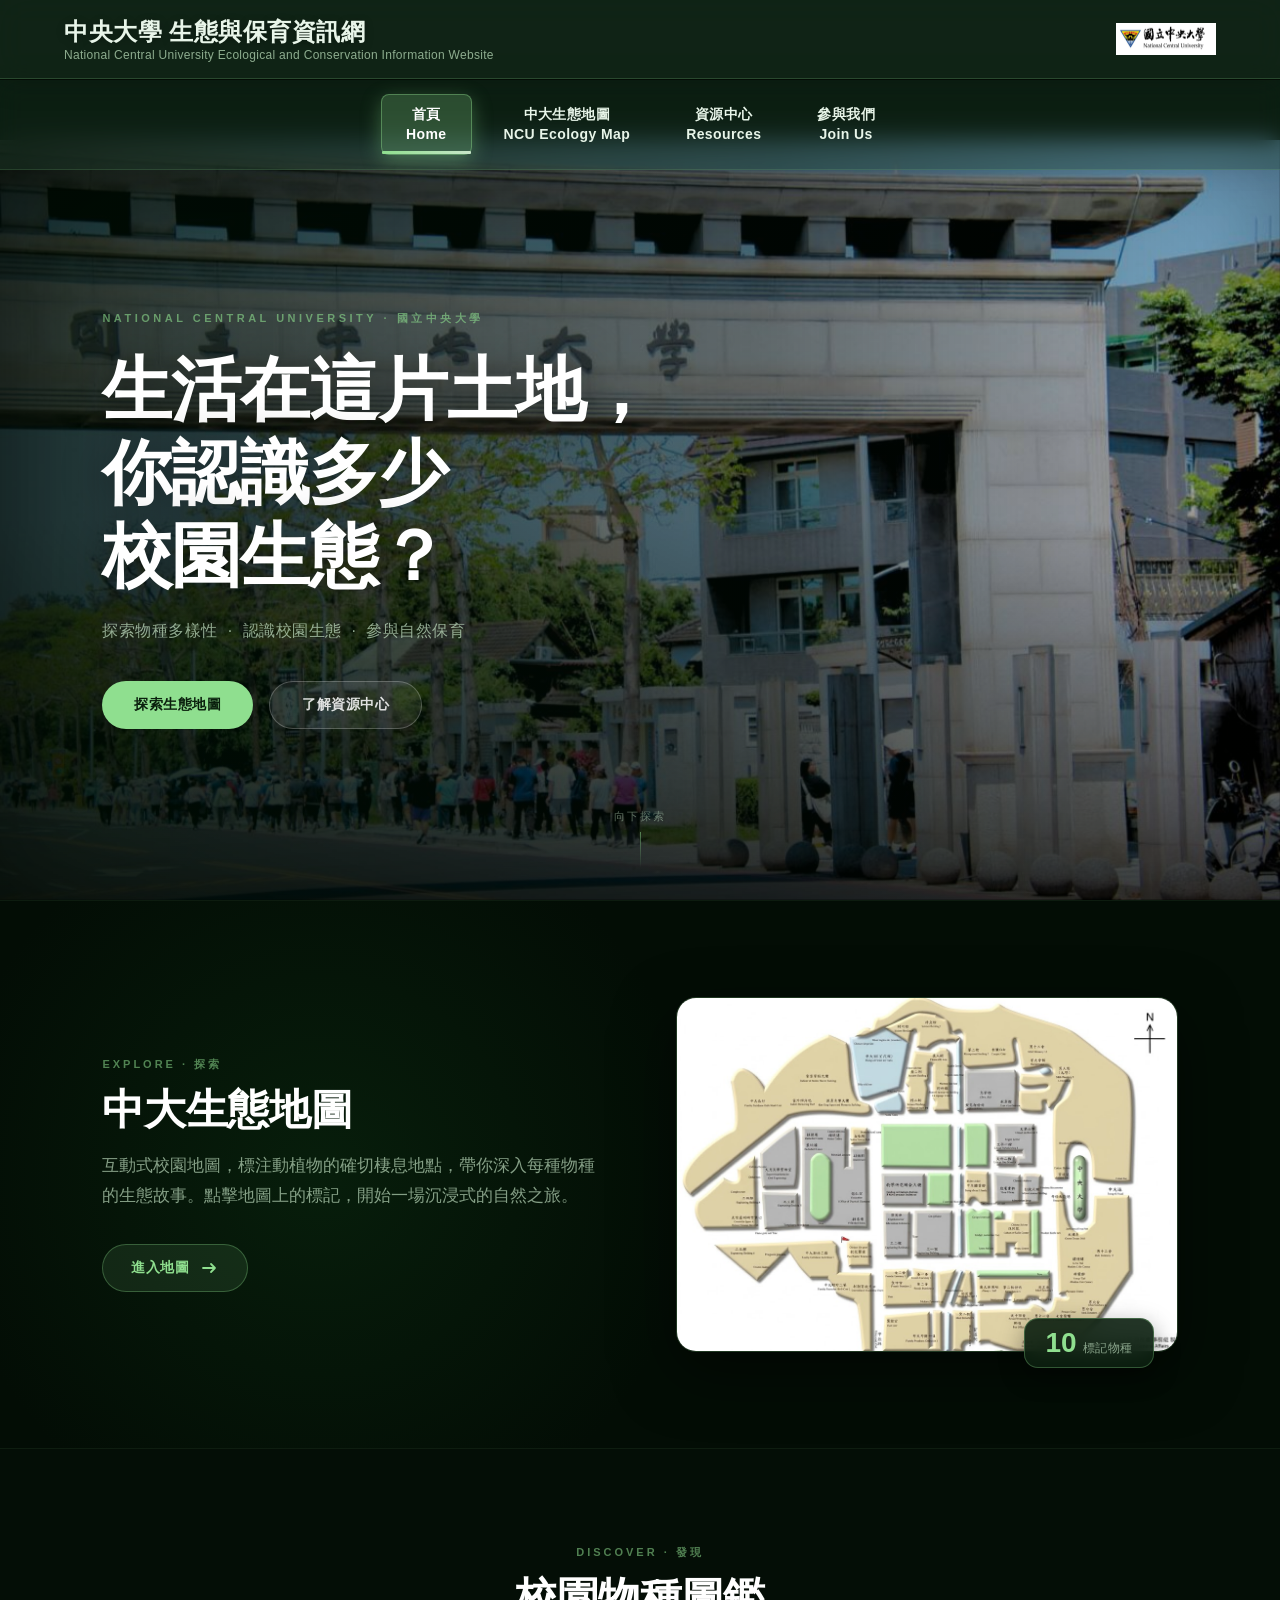
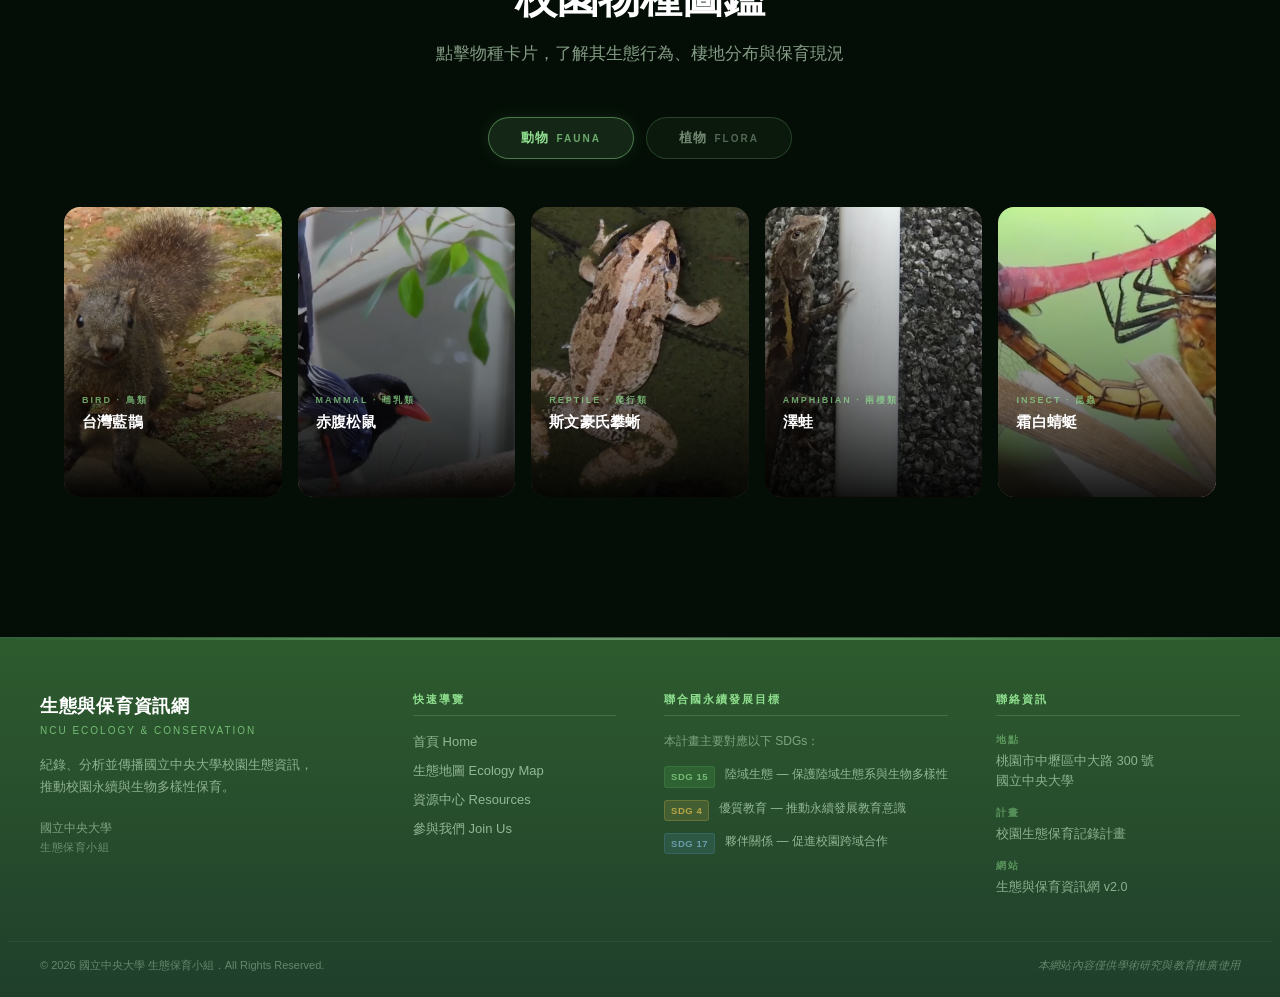
==== index.html @ 95d8297f "feat: Resources Center redesign — immersive ecological exploration hub - HTML: 3 cinematic cards wit" ====
<!DOCTYPE html>
<html lang="zh-TW">
<head>
    <meta charset="UTF-8">
    <meta name="viewport" content="width=device-width, initial-scale=1.0">
    <title>中央大學 生態與保育資訊網</title>

    <link rel="stylesheet" href="css/shared.css">
    <link rel="stylesheet" href="css/navbar.css">
    <link rel="stylesheet" href="css/hero.css">
    <link rel="stylesheet" href="css/cards.css">
    <link rel="stylesheet" href="css/map.css">
    <link rel="stylesheet" href="css/resources.css">
    <link rel="stylesheet" href="css/forms.css">
    <link rel="stylesheet" href="css/animations.css">
</head>

<body>

<!-- Loading Overlay — visible during initial page parse, fades out after DOMContentLoaded -->
<div id="loadingOverlay" class="loading-overlay" role="status" aria-label="頁面載入中">
    <div class="loading-content">
        <div class="loading-spinner"></div>
        <div class="loading-text">
            <span class="loading-title">生態與保育資訊網</span>
            <span class="loading-sub">NCU Ecology &amp; Conservation</span>
        </div>
    </div>
</div>

<div class="header">
    <div>
        <div class="header-title">中央大學 生態與保育資訊網</div>
        <div class="header-sub">National Central University Ecological and Conservation Information Website</div>
    </div>
    <img class="header-logo" src="images/logo.png" width="100" alt="NCU Logo">
</div>

<nav class="nav" role="navigation" aria-label="主選單">
    <a id="nav-home" class="nav-link active" href="#" data-page="home">首頁<br>Home</a>
    <a class="nav-link" href="map.html">中大生態地圖<br>NCU Ecology Map</a>
    <a id="nav-resources" class="nav-link" href="#" data-page="resources">資源中心<br>Resources</a>
    <a id="nav-join" class="nav-link" href="#" data-page="join">參與我們<br>Join Us</a>
</nav>

<div id="home-page" class="page active">

    <!-- ══ 1. FULLSCREEN CINEMATIC HERO ══ -->
    <section class="hp-hero">
        <div class="hp-hero__bg">
            <img src="images/ncu.jpg" alt="NCU Campus">
        </div>
        <div class="hp-hero__overlay"></div>
        <div class="hp-hero__vignette"></div>
        <div class="hp-hero__content">
            <span class="hp-eyebrow">NATIONAL CENTRAL UNIVERSITY · 國立中央大學</span>
            <h1 class="hp-hero__headline">生活在這片土地，<br>你認識多少<br>校園生態？</h1>
            <p class="hp-hero__sub">探索物種多樣性 &nbsp;·&nbsp; 認識校園生態 &nbsp;·&nbsp; 參與自然保育</p>
            <div class="hp-hero__actions">
                <a class="hp-btn hp-btn--primary" href="map.html">探索生態地圖</a>
                <a class="hp-btn hp-btn--ghost" href="#" data-page="resources">了解資源中心</a>
            </div>
        </div>
        <div class="hp-hero__scroll-hint">
            <span>向下探索</span>
            <div class="hp-scroll-arrow"></div>
        </div>
    </section>

    <!-- ══ 2. MAP FEATURE GATEWAY ══ -->
    <section class="hp-map-gateway">
        <div class="hp-map-gateway__inner">
            <div class="hp-map-gateway__text">
                <span class="hp-section-label">EXPLORE · 探索</span>
                <h2 class="hp-section-title">中大生態地圖</h2>
                <p class="hp-section-desc">互動式校園地圖，標注動植物的確切棲息地點，帶你深入每種物種的生態故事。點擊地圖上的標記，開始一場沉浸式的自然之旅。</p>
                <a href="map.html" class="hp-map-cta">
                    <span>進入地圖</span>
                    <svg width="20" height="20" viewBox="0 0 20 20" fill="none" aria-hidden="true">
                        <path d="M4 10h12M12 6l4 4-4 4" stroke="currentColor" stroke-width="1.8" stroke-linecap="round" stroke-linejoin="round"/>
                    </svg>
                </a>
            </div>
            <div class="hp-map-gateway__visual" role="button" tabindex="0"
                 onclick="location.href='map.html'"
                 onkeydown="if(event.key==='Enter'||event.key===' '){event.preventDefault();location.href='map.html';}">
                <div class="hp-map-gateway__frame">
                    <img src="images/map.png" alt="NCU Ecology Map">
                    <div class="hp-map-gateway__scan"></div>
                </div>
                <div class="hp-map-gateway__badge">
                    <span class="hp-badge-num">10</span>
                    <span class="hp-badge-label">標記物種</span>
                </div>
            </div>
        </div>
    </section>

    <!-- ══ 3. SPECIES DISCOVERY ══ -->
    <section class="hp-species">
        <div class="hp-species__header">
            <span class="hp-section-label">DISCOVER · 發現</span>
            <h2 class="hp-section-title">校園物種圖鑑</h2>
            <p class="hp-section-desc">點擊物種卡片，了解其生態行為、棲地分布與保育現況</p>
        </div>

        <div class="hp-species__tabs" role="tablist">
            <button class="hp-species-tab hp-species-tab--active" data-tab="animals" role="tab" aria-selected="true">
                動物&ensp;<span class="hp-tab-label">FAUNA</span>
            </button>
            <button class="hp-species-tab" data-tab="plants" role="tab" aria-selected="false">
                植物&ensp;<span class="hp-tab-label">FLORA</span>
            </button>
        </div>

        <!-- Animals grid -->
        <div class="hp-species__grid hp-species__grid--active" id="hp-grid-animals" role="tabpanel">
            <article class="hp-sc scroll-reveal" data-species="magpie" tabindex="0" role="button">
                <div class="hp-sc__img"><img src="images/animal1.jpg" alt="台灣藍鵲" loading="lazy"></div>
                <div class="hp-sc__overlay"></div>
                <div class="hp-sc__body">
                    <span class="hp-sc__cat">BIRD · 鳥類</span>
                    <h3 class="hp-sc__name">台灣藍鵲</h3>
                    <p class="hp-sc__latin">Urocissa caerulea</p>
                    <span class="hp-sc__cta">查看詳情</span>
                </div>
            </article>
            <article class="hp-sc scroll-reveal" data-species="squirrel" tabindex="0" role="button">
                <div class="hp-sc__img"><img src="images/animal2.jpg" alt="赤腹松鼠" loading="lazy"></div>
                <div class="hp-sc__overlay"></div>
                <div class="hp-sc__body">
                    <span class="hp-sc__cat">MAMMAL · 哺乳類</span>
                    <h3 class="hp-sc__name">赤腹松鼠</h3>
                    <p class="hp-sc__latin">Callosciurus erythraeus</p>
                    <span class="hp-sc__cta">查看詳情</span>
                </div>
            </article>
            <article class="hp-sc scroll-reveal" data-species="lizard" tabindex="0" role="button">
                <div class="hp-sc__img"><img src="images/animal3.jpg" alt="斯文豪氏攀蜥" loading="lazy"></div>
                <div class="hp-sc__overlay"></div>
                <div class="hp-sc__body">
                    <span class="hp-sc__cat">REPTILE · 爬行類</span>
                    <h3 class="hp-sc__name">斯文豪氏攀蜥</h3>
                    <p class="hp-sc__latin">Japalura swinhonis</p>
                    <span class="hp-sc__cta">查看詳情</span>
                </div>
            </article>
            <article class="hp-sc scroll-reveal" data-species="frog" tabindex="0" role="button">
                <div class="hp-sc__img"><img src="images/animal4.jpg" alt="澤蛙" loading="lazy"></div>
                <div class="hp-sc__overlay"></div>
                <div class="hp-sc__body">
                    <span class="hp-sc__cat">AMPHIBIAN · 兩棲類</span>
                    <h3 class="hp-sc__name">澤蛙</h3>
                    <p class="hp-sc__latin">Fejervarya multistriata</p>
                    <span class="hp-sc__cta">查看詳情</span>
                </div>
            </article>
            <article class="hp-sc scroll-reveal" data-species="dragonfly" tabindex="0" role="button">
                <div class="hp-sc__img"><img src="images/animal5.jpg" alt="霜白蜻蜓" loading="lazy"></div>
                <div class="hp-sc__overlay"></div>
                <div class="hp-sc__body">
                    <span class="hp-sc__cat">INSECT · 昆蟲</span>
                    <h3 class="hp-sc__name">霜白蜻蜓</h3>
                    <p class="hp-sc__latin">Orthetrum poecilops</p>
                    <span class="hp-sc__cta">查看詳情</span>
                </div>
            </article>
        </div>

        <!-- Plants grid (hidden by default) -->
        <div class="hp-species__grid" id="hp-grid-plants" role="tabpanel">
            <article class="hp-sc scroll-reveal" data-species="cedar" tabindex="0" role="button">
                <div class="hp-sc__img"><img src="images/plant1.jpg" alt="台灣肖楠" loading="lazy"></div>
                <div class="hp-sc__overlay"></div>
                <div class="hp-sc__body">
                    <span class="hp-sc__cat">CONIFER · 針葉樹</span>
                    <h3 class="hp-sc__name">台灣肖楠</h3>
                    <p class="hp-sc__latin">Calocedrus formosana</p>
                    <span class="hp-sc__cta">查看詳情</span>
                </div>
            </article>
            <article class="hp-sc scroll-reveal" data-species="juniper" tabindex="0" role="button">
                <div class="hp-sc__img"><img src="images/plant2.jpg" alt="龍柏" loading="lazy"></div>
                <div class="hp-sc__overlay"></div>
                <div class="hp-sc__body">
                    <span class="hp-sc__cat">CONIFER · 針葉樹</span>
                    <h3 class="hp-sc__name">龍柏</h3>
                    <p class="hp-sc__latin">Juniperus chinensis</p>
                    <span class="hp-sc__cta">查看詳情</span>
                </div>
            </article>
            <article class="hp-sc scroll-reveal" data-species="paperbark" tabindex="0" role="button">
                <div class="hp-sc__img"><img src="images/plant3.jpg" alt="白千層" loading="lazy"></div>
                <div class="hp-sc__overlay"></div>
                <div class="hp-sc__body">
                    <span class="hp-sc__cat">TREE · 闊葉樹</span>
                    <h3 class="hp-sc__name">白千層</h3>
                    <p class="hp-sc__latin">Melaleuca leucadendra</p>
                    <span class="hp-sc__cta">查看詳情</span>
                </div>
            </article>
            <article class="hp-sc scroll-reveal" data-species="acacia" tabindex="0" role="button">
                <div class="hp-sc__img"><img src="images/plant4.jpg" alt="相思樹" loading="lazy"></div>
                <div class="hp-sc__overlay"></div>
                <div class="hp-sc__body">
                    <span class="hp-sc__cat">TREE · 闊葉樹</span>
                    <h3 class="hp-sc__name">相思樹</h3>
                    <p class="hp-sc__latin">Acacia confusa</p>
                    <span class="hp-sc__cta">查看詳情</span>
                </div>
            </article>
            <article class="hp-sc scroll-reveal" data-species="cherry" tabindex="0" role="button">
                <div class="hp-sc__img"><img src="images/plant5.jpg" alt="山櫻花" loading="lazy"></div>
                <div class="hp-sc__overlay"></div>
                <div class="hp-sc__body">
                    <span class="hp-sc__cat">TREE · 闊葉樹</span>
                    <h3 class="hp-sc__name">山櫻花</h3>
                    <p class="hp-sc__latin">Prunus campanulata</p>
                    <span class="hp-sc__cta">查看詳情</span>
                </div>
            </article>
        </div>

    </section>

</div>

<div id="resources-page" class="page">
<div class="res-inner">

    <!-- ── Mission Briefing Header ── -->
    <div class="res-header">
        <div class="res-header__line">
            <span class="res-header__dot"></span>
            <span class="res-header__rule"></span>
            <span class="res-header__dot"></span>
        </div>
        <p class="res-eyebrow">RESOURCE CENTER · 生態探索中心</p>
        <h1 class="res-title">選擇你的探索任務</h1>
        <p class="res-subtitle">每條探索路徑都通往生態智慧的深處 — 選擇你的方式，踏上中大自然的旅程</p>
    </div>

    <!-- ── Three Immersive Gateway Cards ── -->
    <div class="res-gateway">

        <!-- ══ Card 1: Campus Wildlife Explorer ══ -->
        <article class="res-card res-card--wildlife scroll-reveal" tabindex="0" role="button"
                 data-resource-title="NCU 動物百科"
                 data-resource-text="探索中央大學校園內記錄的所有動物物種，包含哺乳類、鳥類、兩棲類、爬行類與昆蟲。每個物種均附有詳細的分類資訊、棲地說明、生態行為與保育現況，協助你認識與我們共享校園的每一種生命。">

            <!-- Background: real wildlife photo + color treatment -->
            <div class="res-card__bg">
                <img src="images/animal1.jpg" alt="Campus Wildlife — 台灣藍鵲" loading="lazy">
                <div class="res-card__bg-tint res-card__bg-tint--wildlife"></div>
            </div>

            <!-- Explorer chrome elements -->
            <div class="res-card__scan"></div>
            <div class="res-card__corners">
                <span class="res-corner res-corner--tl"></span>
                <span class="res-corner res-corner--tr"></span>
                <span class="res-corner res-corner--bl"></span>
                <span class="res-corner res-corner--br"></span>
            </div>
            <div class="res-card__num">01</div>
            <div class="res-card__coord">FAUNA · 動物類</div>

            <div class="res-card__overlay"></div>

            <div class="res-card__content">
                <div class="res-card__icon">
                    <!-- Binoculars / wildlife explorer icon -->
                    <svg viewBox="0 0 48 48" fill="none" xmlns="http://www.w3.org/2000/svg">
                        <circle cx="13" cy="31" r="9" stroke="currentColor" stroke-width="2.2"/>
                        <circle cx="35" cy="31" r="9" stroke="currentColor" stroke-width="2.2"/>
                        <path d="M22 31h4" stroke="currentColor" stroke-width="2.2" stroke-linecap="round"/>
                        <path d="M13 22V16l4-4 3 6" stroke="currentColor" stroke-width="2.2" stroke-linecap="round" stroke-linejoin="round"/>
                        <path d="M35 22V16l-4-4-3 6" stroke="currentColor" stroke-width="2.2" stroke-linecap="round" stroke-linejoin="round"/>
                        <circle cx="13" cy="31" r="4" stroke="currentColor" stroke-width="1.4" opacity="0.6"/>
                        <circle cx="35" cy="31" r="4" stroke="currentColor" stroke-width="1.4" opacity="0.6"/>
                    </svg>
                </div>
                <div class="res-card__tag">WILDLIFE EXPLORER</div>
                <h2 class="res-card__title">校園野生動物<br>探索圖鑑</h2>
                <p class="res-card__desc">穿越森林、湖畔與草地，追蹤中央大學記錄在案的五大動物類群。每個物種都是一個等待解鎖的生態故事。</p>
                <div class="res-card__meta">
                    <span>5 大類群</span>
                    <span class="res-dot">·</span>
                    <span>5 記錄物種</span>
                    <span class="res-dot">·</span>
                    <span>詳細生態資訊</span>
                </div>
                <div class="res-card__cta">
                    <span class="res-card__cta-text">進入探索</span>
                    <svg width="20" height="20" viewBox="0 0 20 20" fill="none"><path d="M5 10h10M11 6l4 4-4 4" stroke="currentColor" stroke-width="1.8" stroke-linecap="round" stroke-linejoin="round"/></svg>
                </div>
            </div>
            <div class="res-card__glow res-card__glow--green"></div>
            <div class="res-card__particles">
                <span></span><span></span><span></span><span></span><span></span>
            </div>
        </article>

        <!-- ══ Card 2: Campus Flora Explorer ══ -->
        <article class="res-card res-card--flora scroll-reveal" tabindex="0" role="button"
                 data-resource-title="NCU 植物百科"
                 data-resource-text="深入認識中央大學校園種植的原生及外來植物物種。從高聳的台灣肖楠到盛開的春季櫻花，本百科詳細記載每種植物的形態特徵、生態功能、分布區域與生物多樣性貢獻，帶你重新認識腳下這片土地的植物世界。">

            <!-- Background: botanical photo -->
            <div class="res-card__bg">
                <img src="images/plant1.jpg" alt="Campus Flora — 台灣肖楠" loading="lazy">
                <div class="res-card__bg-tint res-card__bg-tint--flora"></div>
            </div>

            <div class="res-card__scan"></div>
            <div class="res-card__corners">
                <span class="res-corner res-corner--tl"></span>
                <span class="res-corner res-corner--tr"></span>
                <span class="res-corner res-corner--bl"></span>
                <span class="res-corner res-corner--br"></span>
            </div>
            <div class="res-card__num">02</div>
            <div class="res-card__coord">FLORA · 植物類</div>

            <div class="res-card__overlay"></div>

            <div class="res-card__content">
                <div class="res-card__icon">
                    <!-- Botanical leaf icon -->
                    <svg viewBox="0 0 48 48" fill="none" xmlns="http://www.w3.org/2000/svg">
                        <path d="M24 42V20" stroke="currentColor" stroke-width="2.2" stroke-linecap="round"/>
                        <path d="M24 20C24 20 11 14 8 5c10 0 20 8 16 15z" stroke="currentColor" stroke-width="2.2" stroke-linecap="round" stroke-linejoin="round"/>
                        <path d="M24 30C24 30 37 24 40 15c-10 0-20 8-16 15z" stroke="currentColor" stroke-width="2.2" stroke-linecap="round" stroke-linejoin="round"/>
                        <path d="M18 39c2-3 4-6 6-9" stroke="currentColor" stroke-width="1.6" stroke-linecap="round" opacity="0.5"/>
                    </svg>
                </div>
                <div class="res-card__tag">FLORA EXPLORER</div>
                <h2 class="res-card__title">校園植物<br>探索圖鑑</h2>
                <p class="res-card__desc">從高聳的台灣肖楠到嬌豔的山櫻花，解讀每一片葉脈背後的生態密碼。沉靜而深刻的植物世界等待你的到來。</p>
                <div class="res-card__meta">
                    <span>原生 &amp; 外來種</span>
                    <span class="res-dot">·</span>
                    <span>5 記錄物種</span>
                    <span class="res-dot">·</span>
                    <span>形態與生態資訊</span>
                </div>
                <div class="res-card__cta">
                    <span class="res-card__cta-text">進入探索</span>
                    <svg width="20" height="20" viewBox="0 0 20 20" fill="none"><path d="M5 10h10M11 6l4 4-4 4" stroke="currentColor" stroke-width="1.8" stroke-linecap="round" stroke-linejoin="round"/></svg>
                </div>
            </div>
            <div class="res-card__glow res-card__glow--teal"></div>
            <div class="res-card__particles">
                <span></span><span></span><span></span><span></span><span></span>
            </div>
        </article>

        <!-- ══ Card 3: Ecology Challenge Mission ══ -->
        <article class="res-card res-card--mission scroll-reveal" tabindex="0" role="button"
                 data-resource-title="互動生態遊戲"
                 data-resource-text="透過趣味互動遊戲體驗生態保育的挑戰與樂趣！辨識校園物種、解開生態謎題、學習食物鏈與棲地保護知識。遊戲化的學習方式讓生態保育不再枯燥，適合所有年齡層的師生一同體驗。">

            <!-- Background: campus ecology photo -->
            <div class="res-card__bg">
                <img src="images/ncu.jpg" alt="Ecology Mission — NCU Campus" loading="lazy">
                <div class="res-card__bg-tint res-card__bg-tint--mission"></div>
            </div>

            <div class="res-card__scan"></div>
            <div class="res-card__corners">
                <span class="res-corner res-corner--tl"></span>
                <span class="res-corner res-corner--tr"></span>
                <span class="res-corner res-corner--bl"></span>
                <span class="res-corner res-corner--br"></span>
            </div>
            <div class="res-card__num">03</div>
            <div class="res-card__coord">MISSION · ACTIVE</div>

            <!-- Pulsing mission indicator -->
            <div class="res-card__mission-badge">
                <span class="res-mission-pulse"></span>
                <span class="res-mission-label">任務進行中</span>
            </div>

            <div class="res-card__overlay"></div>

            <div class="res-card__content">
                <div class="res-card__icon">
                    <!-- Target / mission crosshair icon -->
                    <svg viewBox="0 0 48 48" fill="none" xmlns="http://www.w3.org/2000/svg">
                        <circle cx="24" cy="24" r="18" stroke="currentColor" stroke-width="2.2"/>
                        <circle cx="24" cy="24" r="9"  stroke="currentColor" stroke-width="1.8" opacity="0.8"/>
                        <circle cx="24" cy="24" r="3"  fill="currentColor"/>
                        <path d="M24 6v6M24 36v6M6 24h6M36 24h6" stroke="currentColor" stroke-width="2" stroke-linecap="round"/>
                    </svg>
                </div>
                <div class="res-card__tag">ECOLOGY MISSION</div>
                <h2 class="res-card__title">生態挑戰<br>任務基地</h2>
                <p class="res-card__desc">接受任務指令，辨識物種、解開生態謎題、挑戰食物鏈知識。每一關都是一次真實的保育行動體驗。</p>
                <div class="res-card__meta">
                    <span>趣味互動</span>
                    <span class="res-dot">·</span>
                    <span>知識挑戰</span>
                    <span class="res-dot">·</span>
                    <span>適合所有年齡</span>
                </div>
                <div class="res-card__cta">
                    <span class="res-card__cta-text">接受任務</span>
                    <svg width="20" height="20" viewBox="0 0 20 20" fill="none"><path d="M5 10h10M11 6l4 4-4 4" stroke="currentColor" stroke-width="1.8" stroke-linecap="round" stroke-linejoin="round"/></svg>
                </div>
            </div>
            <div class="res-card__glow res-card__glow--gold"></div>
            <div class="res-card__particles">
                <span></span><span></span><span></span><span></span><span></span>
            </div>
        </article>

    </div><!-- /.res-gateway -->

</div><!-- /.res-inner -->
</div><!-- /#resources-page -->

<div id="join-page" class="page">
    <div class="join-layout">

        <!-- ── LEFT: Ecological Storytelling Panel ── -->
        <div class="join-story">
            <div class="join-story__bg">
                <img src="images/ncu.jpg" alt="NCU Campus Ecology">
            </div>
            <div class="join-story__overlay"></div>
            <div class="join-story__content">
                <span class="join-eyebrow">OBSERVATION STATION · 生態回報站</span>
                <h2 class="join-story__headline">每一次觀察，<br>都是保育的<br>起點</h2>
                <p class="join-story__body">
                    校園每個角落都可能藏著珍貴的生態紀錄。
                    您的回報將成為中大生物多樣性資料庫的一部分，
                    讓更多人看見這片土地的生命力。
                </p>
                <div class="join-stats">
                    <div class="join-stat">
                        <span class="join-stat__num">10</span>
                        <span class="join-stat__label">記錄物種</span>
                    </div>
                    <div class="join-stat">
                        <span class="join-stat__num">2</span>
                        <span class="join-stat__label">生態熱點</span>
                    </div>
                    <div class="join-stat">
                        <span class="join-stat__num">∞</span>
                        <span class="join-stat__label">持續監測</span>
                    </div>
                </div>
                <blockquote class="join-quote">
                    「自然不需要人類，<br>但人類需要自然。」
                </blockquote>
            </div>
        </div>

        <!-- ── RIGHT: Glassmorphism Form Panel ── -->
        <div class="join-form-panel">

            <!-- Success overlay (hidden by default) -->
            <div class="join-success" id="joinSuccessOverlay" aria-hidden="true">
                <div class="join-success__icon">
                    <svg viewBox="0 0 64 64" fill="none" xmlns="http://www.w3.org/2000/svg">
                        <circle cx="32" cy="32" r="30" stroke="#8fdf8f" stroke-width="2.5"/>
                        <path d="M20 32l9 9 15-17" stroke="#8fdf8f" stroke-width="2.5" stroke-linecap="round" stroke-linejoin="round"/>
                    </svg>
                </div>
                <h3 class="join-success__title">感謝您的回報！</h3>
                <p class="join-success__msg">您的觀察記錄已成功送出，將成為中大生態資料庫的珍貴資料。</p>
                <button class="join-success__back" onclick="showPage('home')">返回首頁</button>
            </div>

            <div class="join-form-inner">
                <div class="join-form-header">
                    <div class="join-form-icon">
                        <svg viewBox="0 0 32 32" fill="none" xmlns="http://www.w3.org/2000/svg">
                            <path d="M16 3C10.477 3 6 7.477 6 13c0 7.5 10 17 10 17s10-9.5 10-17c0-5.523-4.477-10-10-10z" stroke="#8fdf8f" stroke-width="1.8" stroke-linecap="round" stroke-linejoin="round"/>
                            <circle cx="16" cy="13" r="3.5" stroke="#8fdf8f" stroke-width="1.8"/>
                        </svg>
                    </div>
                    <div>
                        <h2 class="join-form-title">生態觀察回報</h2>
                        <p class="join-form-subtitle">參與我們 · Join the Mission</p>
                    </div>
                </div>

                <form id="joinForm" class="join-form" novalidate>

                    <!-- Name field -->
                    <div class="jf-group">
                        <div class="jf-input-wrap">
                            <span class="jf-icon">
                                <svg viewBox="0 0 20 20" fill="none"><circle cx="10" cy="7" r="3.5" stroke="currentColor" stroke-width="1.6"/><path d="M3 18c0-3.866 3.134-7 7-7s7 3.134 7 7" stroke="currentColor" stroke-width="1.6" stroke-linecap="round"/></svg>
                            </span>
                            <input id="name" type="text" class="jf-input" placeholder=" " required autocomplete="name">
                            <label class="jf-label" for="name">您的姓名</label>
                            <div class="jf-line"></div>
                        </div>
                    </div>

                    <!-- Type field -->
                    <div class="jf-group">
                        <div class="jf-input-wrap jf-input-wrap--select">
                            <span class="jf-icon">
                                <svg viewBox="0 0 20 20" fill="none"><path d="M4 6h12M4 10h8M4 14h5" stroke="currentColor" stroke-width="1.6" stroke-linecap="round"/></svg>
                            </span>
                            <select id="type" class="jf-input jf-select" required>
                                <option value="生態觀察回報">🌿 生態觀察回報</option>
                                <option value="資訊勘誤">📋 資訊勘誤</option>
                                <option value="其他建議">💡 其他建議</option>
                            </select>
                            <label class="jf-label jf-label--active" for="type">回饋類型</label>
                            <div class="jf-line"></div>
                            <span class="jf-chevron">
                                <svg width="12" height="12" viewBox="0 0 12 12" fill="none"><path d="M2 4l4 4 4-4" stroke="currentColor" stroke-width="1.5" stroke-linecap="round" stroke-linejoin="round"/></svg>
                            </span>
                        </div>
                    </div>

                    <!-- Message field -->
                    <div class="jf-group">
                        <div class="jf-input-wrap jf-input-wrap--textarea">
                            <span class="jf-icon jf-icon--top">
                                <svg viewBox="0 0 20 20" fill="none"><path d="M3 5h14M3 9h10M3 13h7" stroke="currentColor" stroke-width="1.6" stroke-linecap="round"/></svg>
                            </span>
                            <textarea id="message" class="jf-input jf-textarea" placeholder=" " required rows="5" minlength="10"></textarea>
                            <label class="jf-label" for="message">觀察詳情 / 建議內容</label>
                            <div class="jf-line"></div>
                        </div>
                        <p class="jf-hint">請描述物種名稱、地點、行為或任何觀察到的現象（至少 10 字）</p>
                    </div>

                    <!-- Submit -->
                    <button type="submit" class="submit-btn">
                        <span class="submit-btn__text">送出回報</span>
                        <span class="submit-btn__icon">
                            <svg width="18" height="18" viewBox="0 0 18 18" fill="none"><path d="M3 9h12M11 5l4 4-4 4" stroke="currentColor" stroke-width="1.8" stroke-linecap="round" stroke-linejoin="round"/></svg>
                        </span>
                        <div class="submit-btn__pulse"></div>
                    </button>

                    <p class="form-cancel">
                        <a class="form-cancel-link" href="#" data-page="home">取消並返回首頁</a>
                    </p>
                </form>
            </div>
        </div>

    </div>
</div>

<footer class="site-footer">

    <!-- Top divider -->
    <div class="footer-divider"></div>

    <div class="footer-body">

        <!-- Col 1: Project identity -->
        <div class="footer-col footer-col--brand">
            <p class="footer-brand-name">生態與保育資訊網</p>
            <p class="footer-brand-en">NCU Ecology &amp; Conservation</p>
            <p class="footer-brand-desc">
                紀錄、分析並傳播國立中央大學校園生態資訊，<br>
                推動校園永續與生物多樣性保育。
            </p>
            <p class="footer-institution">
                <span>國立中央大學</span>
                <span class="footer-dept">生態保育小組</span>
            </p>
        </div>

        <!-- Col 2: Quick navigation -->
        <div class="footer-col footer-col--nav">
            <h3 class="footer-heading">快速導覽</h3>
            <ul class="footer-nav-list">
                <li><a href="#" data-page="home">首頁 Home</a></li>
                <li><a href="map.html">生態地圖 Ecology Map</a></li>
                <li><a href="#" data-page="resources">資源中心 Resources</a></li>
                <li><a href="#" data-page="join">參與我們 Join Us</a></li>
            </ul>
        </div>

        <!-- Col 3: SDGs -->
        <div class="footer-col footer-col--sdg">
            <h3 class="footer-heading">聯合國永續發展目標</h3>
            <p class="footer-sdg-intro">本計畫主要對應以下 SDGs：</p>
            <ul class="footer-sdg-list">
                <li>
                    <span class="sdg-badge sdg-15">SDG 15</span>
                    <span>陸域生態 — 保護陸域生態系與生物多樣性</span>
                </li>
                <li>
                    <span class="sdg-badge sdg-4">SDG 4</span>
                    <span>優質教育 — 推動永續發展教育意識</span>
                </li>
                <li>
                    <span class="sdg-badge sdg-17">SDG 17</span>
                    <span>夥伴關係 — 促進校園跨域合作</span>
                </li>
            </ul>
        </div>

        <!-- Col 4: Contact -->
        <div class="footer-col footer-col--contact">
            <h3 class="footer-heading">聯絡資訊</h3>
            <ul class="footer-contact-list">
                <li>
                    <span class="footer-contact-label">地點</span>
                    <span>桃園市中壢區中大路 300 號<br>國立中央大學</span>
                </li>
                <li>
                    <span class="footer-contact-label">計畫</span>
                    <span>校園生態保育記錄計畫</span>
                </li>
                <li>
                    <span class="footer-contact-label">網站</span>
                    <span>生態與保育資訊網 v2.0</span>
                </li>
            </ul>
        </div>

    </div>

    <!-- Bottom bar -->
    <div class="footer-bottom">
        <span>&copy; 2026 國立中央大學 生態保育小組．All Rights Reserved.</span>
        <span class="footer-bottom-note">本網站內容僅供學術研究與教育推廣使用</span>
    </div>

</footer>

<!-- Map Modal -->
<div id="mapModal" class="modal">
    <div class="map-wrapper">
        <span class="close" data-action="close-map" role="button" tabindex="0">&times;</span>
        <img class="main-map" src="images/ncu_ecology_map.png" alt="NCU Ecology Map">

        <div class="spot spot--squirrel" data-species="squirrel">
            <img src="images/animal1.jpg" alt="赤腹松鼠">
        </div>
        <div class="spot spot--magpie" data-species="magpie">
            <img src="images/animal2.jpg" alt="台灣藍鵲">
        </div>
        <div class="spot spot--dragonfly" data-species="dragonfly">
            <img src="images/animal5.jpg" alt="霜白蜻蜓">
        </div>
        <div class="spot spot--frog" data-species="frog">
            <img src="images/animal3.jpg" alt="澤蛙">
        </div>
        <div class="spot spot--lizard" data-species="lizard">
            <img src="images/animal4.jpg" alt="斯文豪氏攀蜥">
        </div>
        <div class="spot spot--cherry" data-species="cherry">
            <img src="images/plant5.jpg" alt="櫻花">
        </div>
        <div class="spot spot--cedar" data-species="cedar">
            <img src="images/plant1.jpg" alt="台灣肖楠">
        </div>
        <div class="spot spot--paperbark" data-species="paperbark">
            <img src="images/plant3.jpg" alt="白千層">
        </div>
        <div class="spot spot--juniper" data-species="juniper">
            <img src="images/plant2.jpg" alt="龍柏">
        </div>
        <div class="spot spot--acacia" data-species="acacia">
            <img src="images/plant4.jpg" alt="相思樹">
        </div>
    </div>
</div>

<!-- Side Panel for Species Details -->
<div id="sidePanel" class="side-panel">
    <button class="close-panel-btn" type="button" data-action="close-panel">&times;</button>
    <div class="panel-content">
        <div class="panel-header">
            <div class="title-with-avatar">
                <h2 id="panelTitle">中文名</h2>
                <img id="panelAvatar" class="header-avatar" src="" alt="頭像">
            </div>
            <div id="panelScientific" class="scientific-name">物種學名</div>
        </div>
        <div class="panel-body">
            <div class="panel-section">
                <h3>分類</h3>
                <p id="panelClass"></p>
            </div>
            <div class="panel-section">
                <h3>分布區域</h3>
                <div id="panelDist"></div>
            </div>
            <div class="panel-section">
                <h3>威脅因素</h3>
                <div id="panelThreats"></div>
            </div>
            <div class="panel-section">
                <h3>保育行動</h3>
                <div id="panelConservation"></div>
            </div>
        </div>
    </div>
</div>

<!-- Resource Center Modal -->
<div id="resourceModal" class="resource-modal">
     <div class="resource-modal-content">
        <span class="resource-close" data-action="close-resource" role="button" tabindex="0">&times;</span>
        <h2 id="resource-title">標題</h2>
        <p id="resource-text">內容</p>
    </div>
</div>

<!-- JavaScript Modules -->
<!-- Data & Species Information -->
<script src="js/species-data.js"></script>

<!-- Core Functionality Modules -->
<script src="js/navigation.js"></script>
<script src="js/modal.js"></script>
<script src="js/map.js"></script>
<script src="js/resources.js"></script>
<script src="js/form.js"></script>
<script src="js/animations.js"></script>

<!-- Application Initialization -->
<script src="js/main.js"></script>

</body>
</html>
---- css/shared.css ----
/* ================================================
   Shared Global Styles
   ================================================
   Contains base styles, color scheme, typography,
   and utility classes used across the entire project.
   
   Design Theme: Ecological Documentary with Glassmorphism
   Color Palette: Dark greens, eco tones, and transparent overlays
   
   Breakpoints:
   - Desktop: 1024px and above
   - Tablet: 768px - 1023px
   - Mobile: Below 768px
   - Small Mobile: Below 480px
   ================================================ */

/* --- Root & Typography --- */
html {
    scroll-behavior: smooth;
}

body {
    margin: 0;
    font-family: 'Microsoft JhengHei', Arial, sans-serif;
    background-color: #040e06;
    color: white;
    overflow-x: hidden;
    padding-top: 140px;
}

/* --- Color Variables (CSS Custom Properties) --- */
:root {
    /* Primary Colors - Ecological Theme */
    --color-primary-dark: #1f3f2b;
    --color-primary: #2e5b2e;
    --color-primary-light: #4e7f4e;
    --color-eco-green: #8fdf8f;
    --color-eco-green-light: #b8dbb8;
    --color-eco-green-pale: #c8e6c9;
    
    /* Overlay & Transparency */
    --overlay-dark: rgba(31, 63, 43, 0.35);
    --overlay-darker: rgba(31, 63, 43, 0.5);
    --overlay-darkest: rgba(31, 63, 43, 0.55);
    --overlay-light: rgba(143, 223, 143, 0.15);
    --overlay-lighter: rgba(143, 223, 143, 0.2);
    --overlay-lightest: rgba(143, 223, 143, 0.4);
    
    /* Border Colors */
    --border-eco: rgba(143, 223, 143, 0.2);
    --border-eco-active: rgba(143, 223, 143, 0.35);
    
    /* Text Colors */
    --text-primary: #e8f5e9;
    --text-white: #ffffff;
    --text-accent: #b8dbb8;
    
    /* Glass Effect */
    --glass-blur: blur(12px);
    --glass-blur-lg: blur(16px);
    
    /* Shadows */
    --shadow-sm: 0 4px 16px rgba(0, 0, 0, 0.15);
    --shadow-md: 0 10px 30px rgba(0, 0, 0, 0.25);
    --shadow-lg: 0 15px 50px rgba(0, 0, 0, 0.35);
    --shadow-glow: 0 0 30px rgba(143, 223, 143, 0.15);
}

/* --- Typography --- */
h1 {
    margin: 0;
    font-size: 32px;
    font-weight: 700;
    letter-spacing: 0.5px;
}

h2 {
    margin: 0;
    font-size: 28px;
    font-weight: 700;
    letter-spacing: 0.5px;
}

h3 {
    margin: 0;
    font-size: 22px;
    font-weight: 700;
    letter-spacing: 0.5px;
}

p {
    margin: 0;
    line-height: 1.6;
}

/* --- Page Display Logic --- */
.page {
    display: none;
}

.page.active {
    display: block;
}

/* --- Utility Classes --- */
.container {
    display: flex;
    padding: 0;
    gap: 20px;
    max-width: 100%;
    margin: 0 auto;
}

.flex {
    display: flex;
}

.flex-col {
    flex-direction: column;
}

.gap-20 {
    gap: 20px;
}

.text-center {
    text-align: center;
}

.text-right {
    text-align: right;
}

/* --- Responsive Design --- */
@media (max-width: 1024px) {
    body {
        padding-top: 140px;
    }
}

@media (max-width: 768px) {
    body {
        padding-top: 150px;
    }

    .container {
        flex-direction: column;
        gap: 30px;
    }

    h1 {
        font-size: 28px;
    }

    h2 {
        font-size: 24px;
    }

    h3 {
        font-size: 20px;
    }
}

@media (max-width: 480px) {
    body {
        padding-top: 160px;
    }

    h1 {
        font-size: 24px;
    }

    h2 {
        font-size: 22px;
    }

    h3 {
        font-size: 18px;
    }
}

/* --- Footer --- */
.site-footer {
    margin-top: 60px;
    background: linear-gradient(180deg, var(--color-primary) 0%, var(--color-primary-dark) 100%);
    border-top: 1px solid var(--border-eco);
}

/* Top accent divider */
.footer-divider {
    height: 2px;
    background: linear-gradient(
        90deg,
        transparent 0%,
        var(--color-eco-green) 30%,
        var(--color-eco-green-light) 50%,
        var(--color-eco-green) 70%,
        transparent 100%
    );
    opacity: 0.45;
}

/* 4-column grid body */
.footer-body {
    display: grid;
    grid-template-columns: 1.6fr 1fr 1.4fr 1.2fr;
    gap: 40px 48px;
    max-width: 1200px;
    margin: 0 auto;
    padding: 52px 32px 44px;
}

/* Column headings */
.footer-heading {
    font-size: 11px;
    font-weight: 600;
    letter-spacing: 0.18em;
    text-transform: uppercase;
    color: var(--color-eco-green);
    margin: 0 0 16px;
    padding-bottom: 8px;
    border-bottom: 1px solid var(--border-eco);
}

/* --- Brand column --- */
.footer-brand-name {
    font-size: 18px;
    font-weight: 700;
    color: var(--text-white);
    letter-spacing: 0.04em;
    margin: 0 0 2px;
}

.footer-brand-en {
    font-size: 10px;
    letter-spacing: 0.2em;
    text-transform: uppercase;
    color: var(--color-eco-green);
    opacity: 0.75;
    margin: 0 0 16px;
}

.footer-brand-desc {
    font-size: 12.5px;
    line-height: 1.75;
    color: var(--color-eco-green-light);
    opacity: 0.7;
    margin: 0 0 20px;
}

.footer-institution {
    display: flex;
    flex-direction: column;
    gap: 1px;
    font-size: 12px;
    color: var(--text-accent);
    opacity: 0.6;
    margin: 0;
}

.footer-dept {
    font-size: 11px;
    letter-spacing: 0.05em;
    opacity: 0.8;
}

/* --- Nav column --- */
.footer-nav-list {
    list-style: none;
    margin: 0;
    padding: 0;
    display: flex;
    flex-direction: column;
    gap: 10px;
}

.footer-nav-list a {
    font-size: 13px;
    color: var(--color-eco-green-light);
    opacity: 0.75;
    text-decoration: none;
    transition: opacity 0.25s ease, color 0.25s ease;
    display: inline-block;
}

.footer-nav-list a:hover {
    opacity: 1;
    color: var(--color-eco-green);
}

/* --- SDG column --- */
.footer-sdg-intro {
    font-size: 12px;
    color: var(--text-accent);
    opacity: 0.6;
    margin: 0 0 14px;
}

.footer-sdg-list {
    list-style: none;
    margin: 0;
    padding: 0;
    display: flex;
    flex-direction: column;
    gap: 11px;
}

.footer-sdg-list li {
    display: flex;
    align-items: flex-start;
    gap: 10px;
    font-size: 12px;
    line-height: 1.5;
    color: var(--color-eco-green-light);
    opacity: 0.75;
}

.sdg-badge {
    flex-shrink: 0;
    font-size: 9.5px;
    font-weight: 700;
    letter-spacing: 0.06em;
    padding: 2px 6px;
    border-radius: 3px;
    line-height: 1.6;
    margin-top: 1px;
}

.sdg-15 { background: rgba(86, 180, 86, 0.25); color: #8fdf8f; border: 1px solid rgba(86, 180, 86, 0.3); }
.sdg-4  { background: rgba(230, 196, 80, 0.2);  color: #e6c450; border: 1px solid rgba(230, 196, 80, 0.3); }
.sdg-17 { background: rgba(90, 160, 200, 0.2);  color: #82b8d4; border: 1px solid rgba(90, 160, 200, 0.3); }

/* --- Contact column --- */
.footer-contact-list {
    list-style: none;
    margin: 0;
    padding: 0;
    display: flex;
    flex-direction: column;
    gap: 14px;
}

.footer-contact-list li {
    display: flex;
    flex-direction: column;
    gap: 3px;
    font-size: 12.5px;
    line-height: 1.6;
    color: var(--color-eco-green-light);
    opacity: 0.7;
}

.footer-contact-label {
    font-size: 10px;
    font-weight: 600;
    letter-spacing: 0.14em;
    text-transform: uppercase;
    color: var(--color-eco-green);
    opacity: 0.7;
}

/* --- Bottom bar --- */
.footer-bottom {
    display: flex;
    align-items: center;
    justify-content: space-between;
    flex-wrap: wrap;
    gap: 8px;
    max-width: 1200px;
    margin: 0 auto;
    padding: 16px 32px 24px;
    border-top: 1px solid var(--border-eco);
    font-size: 11px;
    color: var(--text-accent);
    opacity: 0.45;
}

.footer-bottom-note {
    font-style: italic;
    letter-spacing: 0.02em;
}

/* --- Footer responsive --- */
@media (max-width: 1024px) {
    .footer-body {
        grid-template-columns: 1fr 1fr;
        gap: 36px 40px;
    }
}

@media (max-width: 600px) {
    .footer-body {
        grid-template-columns: 1fr;
        padding: 40px 20px 36px;
        gap: 32px;
    }
    .footer-bottom {
        flex-direction: column;
        align-items: flex-start;
        padding: 14px 20px 20px;
        gap: 4px;
    }
}

/* --- Link Styles --- */
a {
    color: var(--text-accent);
    text-decoration: none;
    transition: color 0.3s ease;
}

a:hover {
    color: var(--text-white);
}

/* --- Form Elements --- */
input,
select,
textarea {
    padding: 12px;
    border-radius: 8px;
    border: 1px solid #4e7f4e;
    background: #2e5b2e;
    color: white;
    font-size: 16px;
    font-family: inherit;
    transition: all 0.3s ease;
}

input:focus,
select:focus,
textarea:focus {
    outline: none;
    border-color: var(--color-eco-green);
    background: #3a7a3a;
    box-shadow: 0 0 10px rgba(143, 223, 143, 0.2);
}

/* --- Button Styles --- */
button {
    cursor: pointer;
    transition: all 0.3s ease;
    font-family: inherit;
}

button:active {
    transform: scale(0.98);
}

/* --- Scroll Reveal Base Classes --- */
.scroll-reveal {
    opacity: 0;
    transition: none;
}

.scroll-reveal.reveal {
    animation: scrollFadeUp 0.7s cubic-bezier(0.4, 0, 0.2, 1) forwards;
}

.scroll-reveal.reveal-fade {
    animation: scrollFadeIn 0.8s ease forwards;
}
---- css/navbar.css ----
/* ================================================
   Navigation Bar Styles
   ================================================
   Styling for the fixed site header and nav menu.
   Uses glassmorphism design with smooth transitions.

   Components:
   - .header         : Fixed top bar with title + logo
   - .header-title   : Site name text
   - .header-sub     : Site subtitle text
   - .header-logo    : Logo image (hidden on error)
   - .nav            : Fixed secondary nav bar
   - .nav-link       : Individual nav link pill
   - .nav-link.active: Highlighted active page link
   ================================================ */

/* --- Header --- */
.header {
    position: fixed;
    top: 0;
    left: 0;
    right: 0;
    z-index: 1000;
    background: rgba(31, 63, 43, 0.45);
    backdrop-filter: blur(16px);
    -webkit-backdrop-filter: blur(16px);
    border-bottom: 1px solid rgba(143, 223, 143, 0.2);
    padding: 16px 5%;
    display: flex;
    justify-content: space-between;
    align-items: center;
    box-shadow: 0 4px 30px rgba(0, 0, 0, 0.15);
    transition: background 0.3s ease, box-shadow 0.3s ease,
                transform 0.4s cubic-bezier(0.4, 0, 0.2, 1),
                opacity  0.4s ease;
}

/* Hide state — triggered by JS scroll handler */
.header.nav--hidden {
    transform: translateY(-100%);
    opacity: 0;
    pointer-events: none;
}

.header-title {
    font-size: 24px;
    font-weight: 700;
    letter-spacing: 0.5px;
    color: var(--text-primary);
    text-shadow: 0 2px 8px rgba(0, 0, 0, 0.3);
    margin: 0;
}

.header-sub {
    font-size: 12px;
    opacity: 0.75;
    letter-spacing: 0.3px;
    font-weight: 400;
    color: var(--text-accent);
    margin: 0;
}

.header-logo {
    width: 100px;
    height: auto;
}

/* --- Navigation Bar --- */
.nav {
    display: flex;
    gap: 8px;
    align-items: center;
    justify-content: center;
    flex-wrap: wrap;
    position: fixed;
    top: 80px;
    left: 0;
    right: 0;
    z-index: 999;
    background: rgba(31, 63, 43, 0.35);
    backdrop-filter: blur(12px);
    -webkit-backdrop-filter: blur(12px);
    border-bottom: 1px solid rgba(143, 223, 143, 0.15);
    padding: 14px 5%;
    box-shadow: 0 2px 20px rgba(0, 0, 0, 0.1);
    transition: background 0.3s ease,
                transform 0.4s cubic-bezier(0.4, 0, 0.2, 1),
                opacity  0.4s ease;
}

.nav.nav--hidden {
    transform: translateY(-100%);
    opacity: 0;
    pointer-events: none;
}

/* --- Nav Link --- */
.nav-link {
    position: relative;
    padding: 10px 24px;
    color: var(--text-primary);
    text-decoration: none;
    text-align: center;
    font-weight: 600;
    font-size: 14px;
    letter-spacing: 0.4px;
    line-height: 1.4;
    border-radius: 8px;
    white-space: nowrap;
    cursor: pointer;
    transition: background 0.35s cubic-bezier(0.4, 0, 0.2, 1),
                color       0.35s cubic-bezier(0.4, 0, 0.2, 1),
                transform   0.35s cubic-bezier(0.4, 0, 0.2, 1),
                box-shadow  0.35s cubic-bezier(0.4, 0, 0.2, 1);
    will-change: auto;
}

/* Underline accent */
.nav-link::before {
    content: '';
    position: absolute;
    bottom: 0;
    left: 0;
    width: 0;
    height: 2px;
    background: linear-gradient(90deg, var(--color-eco-green), var(--text-accent));
    transition: width 0.4s cubic-bezier(0.4, 0, 0.2, 1);
    border-radius: 1px;
}

/* Hover */
.nav-link:hover {
    background: var(--overlay-light);
    box-shadow: 0 4px 16px rgba(143, 223, 143, 0.25);
    color: var(--text-white);
    transform: translateY(-2px);
    will-change: transform, box-shadow;
}

.nav-link:hover::before {
    width: 100%;
}

/* Active page */
.nav-link.active {
    background: rgba(143, 223, 143, 0.25);
    box-shadow: 0 6px 20px rgba(143, 223, 143, 0.35);
    color: var(--text-white);
    border: 1px solid var(--overlay-lightest);
}

.nav-link.active::before {
    width: 100%;
    height: 3px;
    background: linear-gradient(90deg, var(--color-eco-green), var(--color-eco-green-pale));
}

/* Focus visible (keyboard accessibility) */
.nav-link:focus-visible {
    outline: 2px solid var(--color-eco-green);
    outline-offset: 2px;
}

/* --- Responsive: Tablet --- */
@media (max-width: 768px) {
    .header {
        padding: 12px 4%;
        flex-direction: column;
        gap: 8px;
    }

    .header-title {
        font-size: 18px;
    }

    .header-sub {
        font-size: 11px;
    }

    .nav {
        top: 70px;
        padding: 12px 4%;
        gap: 6px;
        justify-content: flex-start;
        overflow-x: auto;
        -webkit-overflow-scrolling: touch;
        scrollbar-width: none;
    }

    .nav::-webkit-scrollbar {
        display: none;
    }

    .nav-link {
        padding: 8px 16px;
        font-size: 12px;
        flex-shrink: 0;
        transition: background 0.2s ease, color 0.2s ease,
                    transform 0.2s ease, box-shadow 0.2s ease;
    }
}

/* --- Responsive: Mobile --- */
@media (max-width: 480px) {
    .header {
        padding: 10px 3%;
    }

    .header-title {
        font-size: 16px;
    }

    .header-sub {
        font-size: 10px;
    }

    .nav {
        top: 65px;
        padding: 10px 3%;
    }

    .nav-link {
        padding: 7px 14px;
        font-size: 11px;
    }
}
---- css/hero.css ----
﻿/* ================================================
   Home Page — Cinematic Layout
   ================================================
   Sections:
   1. .hp-hero           — Fullscreen cinematic hero
   2. .hp-map-gateway    — Featured map exploration gateway
   3. .hp-species        — Species discovery tabs + image cards
   Shared utilities:
   - .hp-section-label   — Eyebrow text
   - .hp-section-title   — Section heading
   - .hp-section-desc    — Section body copy
   ================================================ */

/* ── Shared section utilities ── */
.hp-section-label {
    display: block;
    font-size: 11px;
    font-weight: 700;
    letter-spacing: 3px;
    color: rgba(143, 223, 143, 0.55);
    text-transform: uppercase;
    margin-bottom: 14px;
}
.hp-section-title {
    font-size: clamp(26px, 3.5vw, 42px);
    font-weight: 800;
    color: #fff;
    margin: 0 0 16px;
    line-height: 1.15;
    letter-spacing: -0.3px;
}
.hp-section-desc {
    font-size: clamp(14px, 1.4vw, 17px);
    color: rgba(200, 230, 200, 0.65);
    line-height: 1.8;
    max-width: 520px;
    margin: 0;
}

/* ════════════════════════════════════════════════
   SECTION 1 — FULLSCREEN HERO
   ════════════════════════════════════════════════ */
.hp-hero {
    position: relative;
    width: 100%;
    height: calc(100vh - 140px);
    min-height: 520px;
    overflow: hidden;
    display: flex;
    align-items: center;
    justify-content: flex-start;
}

/* Background photo */
.hp-hero__bg {
    position: absolute;
    inset: 0;
    z-index: 0;
}
.hp-hero__bg img {
    width: 100%;
    height: 100%;
    object-fit: cover;
    object-position: center 30%;
    animation: hpHeroZoom 24s ease-in-out infinite alternate;
    will-change: transform;
}
@keyframes hpHeroZoom {
    from { transform: scale(1); }
    to   { transform: scale(1.06); }
}

/* Gradient overlays */
.hp-hero__overlay {
    position: absolute;
    inset: 0;
    z-index: 1;
    background:
        linear-gradient(to right,
            rgba(0, 15, 5, 0.82) 0%,
            rgba(0, 10, 4, 0.55) 60%,
            rgba(0, 8, 2, 0.2) 100%),
        linear-gradient(to top,
            rgba(0, 0, 0, 0.6) 0%,
            transparent 50%);
}
.hp-hero__vignette {
    position: absolute;
    inset: 0;
    z-index: 2;
    box-shadow: inset 0 0 120px rgba(0, 0, 0, 0.45);
    pointer-events: none;
}

/* Content */
.hp-hero__content {
    position: relative;
    z-index: 3;
    padding: 0 8% 0 8%;
    max-width: 760px;
    animation: hpHeroFadeUp 1.1s cubic-bezier(0.16, 1, 0.3, 1) 0.2s both;
}
@keyframes hpHeroFadeUp {
    from { opacity: 0; transform: translateY(36px); }
    to   { opacity: 1; transform: translateY(0); }
}

.hp-eyebrow {
    display: block;
    font-size: 11px;
    font-weight: 700;
    letter-spacing: 3.5px;
    color: rgba(143, 223, 143, 0.6);
    text-transform: uppercase;
    margin-bottom: 22px;
}

.hp-hero__headline {
    font-size: clamp(36px, 5.5vw, 72px);
    font-weight: 900;
    line-height: 1.18;
    letter-spacing: -1px;
    color: #fff;
    margin: 0 0 22px;
    text-shadow: 0 4px 40px rgba(0, 0, 0, 0.5);
}

.hp-hero__sub {
    font-size: clamp(13px, 1.3vw, 16px);
    color: rgba(200, 230, 200, 0.7);
    letter-spacing: 0.5px;
    margin: 0 0 38px;
    line-height: 1.5;
}

/* CTA buttons */
.hp-hero__actions {
    display: flex;
    gap: 16px;
    flex-wrap: wrap;
}
.hp-btn {
    display: inline-flex;
    align-items: center;
    gap: 8px;
    padding: 14px 32px;
    border-radius: 100px;
    font-size: 14px;
    font-weight: 700;
    letter-spacing: 0.5px;
    text-decoration: none;
    cursor: pointer;
    border: none;
    transition: transform 0.3s ease, box-shadow 0.3s ease, background 0.3s ease;
    font-family: inherit;
}
.hp-btn--primary {
    background: #8fdf8f;
    color: #0a1f0d;
}
.hp-btn--primary:hover {
    background: #a8eaa8;
    transform: translateY(-3px);
    box-shadow: 0 8px 30px rgba(143, 223, 143, 0.4);
}
.hp-btn--ghost {
    background: rgba(255,255,255,0.08);
    color: rgba(255,255,255,0.85);
    border: 1px solid rgba(255,255,255,0.22);
    backdrop-filter: blur(8px);
}
.hp-btn--ghost:hover {
    background: rgba(255,255,255,0.15);
    border-color: rgba(255,255,255,0.4);
    transform: translateY(-3px);
}

/* Scroll hint */
.hp-hero__scroll-hint {
    position: absolute;
    bottom: 32px;
    left: 50%;
    transform: translateX(-50%);
    z-index: 3;
    display: flex;
    flex-direction: column;
    align-items: center;
    gap: 8px;
    color: rgba(200, 230, 200, 0.45);
    font-size: 11px;
    letter-spacing: 2px;
    text-transform: uppercase;
    animation: hpScrollPulse 2.5s ease-in-out infinite;
}
.hp-scroll-arrow {
    width: 1px;
    height: 36px;
    background: linear-gradient(to bottom, rgba(143,223,143,0.5), transparent);
}
@keyframes hpScrollPulse {
    0%, 100% { opacity: 0.5; transform: translateX(-50%) translateY(0); }
    50%       { opacity: 1;   transform: translateX(-50%) translateY(6px); }
}

/* ════════════════════════════════════════════════
   SECTION 2 — MAP GATEWAY
   ════════════════════════════════════════════════ */
.hp-map-gateway {
    background: #030d05;
    border-top: 1px solid rgba(143,223,143,0.07);
    padding: 96px 8%;
    position: relative;
    overflow: hidden;
}
/* Ambient glow behind section */
.hp-map-gateway::before {
    content: '';
    position: absolute;
    top: -20%;
    left: -5%;
    width: 60%;
    height: 140%;
    background: radial-gradient(ellipse, rgba(20,80,30,0.25) 0%, transparent 70%);
    pointer-events: none;
}

.hp-map-gateway__inner {
    display: grid;
    grid-template-columns: 1fr 1fr;
    gap: 72px;
    align-items: center;
    max-width: 1200px;
    margin: 0 auto;
    position: relative;
    z-index: 1;
}

/* Map CTA button */
.hp-map-cta {
    display: inline-flex;
    align-items: center;
    gap: 10px;
    margin-top: 32px;
    padding: 13px 28px;
    border-radius: 100px;
    background: rgba(143,223,143,0.1);
    border: 1px solid rgba(143,223,143,0.3);
    color: #8fdf8f;
    text-decoration: none;
    font-size: 14px;
    font-weight: 700;
    letter-spacing: 0.5px;
    transition: background 0.3s, transform 0.3s, box-shadow 0.3s;
}
.hp-map-cta:hover {
    background: rgba(143,223,143,0.2);
    border-color: rgba(143,223,143,0.5);
    transform: translateX(6px);
    box-shadow: 0 0 24px rgba(143,223,143,0.15);
}

/* Map visual */
.hp-map-gateway__visual {
    position: relative;
    cursor: pointer;
    outline: none;
}
.hp-map-gateway__visual:focus-visible .hp-map-gateway__frame {
    box-shadow: 0 0 0 3px rgba(143,223,143,0.5), 0 20px 60px rgba(0,0,0,0.6);
}

.hp-map-gateway__frame {
    position: relative;
    border-radius: 20px;
    overflow: hidden;
    border: 1px solid rgba(143,223,143,0.2);
    box-shadow: 0 20px 60px rgba(0,0,0,0.5);
    transition: transform 0.5s cubic-bezier(0.16,1,0.3,1), box-shadow 0.5s ease;
}
.hp-map-gateway__visual:hover .hp-map-gateway__frame {
    transform: translateY(-8px) scale(1.01);
    box-shadow: 0 30px 80px rgba(0,0,0,0.6), 0 0 40px rgba(143,223,143,0.12);
}
.hp-map-gateway__frame img {
    display: block;
    width: 100%;
    height: auto;
}

/* Scanning line animation */
.hp-map-gateway__scan {
    position: absolute;
    top: -2px;
    left: 0;
    right: 0;
    height: 2px;
    background: linear-gradient(90deg,
        transparent 0%, rgba(143,223,143,0.6) 50%, transparent 100%);
    animation: hpScan 3.5s ease-in-out infinite;
    opacity: 0;
    transition: opacity 0.4s ease;
}
.hp-map-gateway__visual:hover .hp-map-gateway__scan { opacity: 1; }
@keyframes hpScan {
    0%   { top: 0; }
    100% { top: calc(100% + 2px); }
}

/* Badge */
.hp-map-gateway__badge {
    position: absolute;
    bottom: -16px;
    right: 24px;
    background: rgba(10,30,15,0.9);
    border: 1px solid rgba(143,223,143,0.3);
    backdrop-filter: blur(12px);
    border-radius: 14px;
    padding: 10px 20px;
    display: flex;
    align-items: baseline;
    gap: 6px;
    box-shadow: 0 8px 24px rgba(0,0,0,0.4);
}
.hp-badge-num {
    font-size: 28px;
    font-weight: 900;
    color: #8fdf8f;
    line-height: 1;
}
.hp-badge-label {
    font-size: 12px;
    color: rgba(200,230,200,0.65);
    letter-spacing: 0.5px;
}

/* ════════════════════════════════════════════════
   SECTION 3 — SPECIES DISCOVERY
   ════════════════════════════════════════════════ */
.hp-species {
    background: #040e06;
    border-top: 1px solid rgba(143,223,143,0.07);
    padding: 96px 5% 80px;
}

.hp-species__header {
    text-align: center;
    max-width: 600px;
    margin: 0 auto 48px;
}
.hp-species__header .hp-section-desc {
    max-width: 100%;
}

/* Tab switcher */
.hp-species__tabs {
    display: flex;
    justify-content: center;
    gap: 12px;
    margin-bottom: 48px;
}
.hp-species-tab {
    padding: 11px 32px;
    border-radius: 100px;
    border: 1px solid rgba(143,223,143,0.2);
    background: rgba(143,223,143,0.05);
    color: rgba(200,230,200,0.55);
    font-size: 13px;
    font-weight: 700;
    letter-spacing: 1px;
    cursor: pointer;
    font-family: inherit;
    transition: all 0.3s ease;
}
.hp-tab-label {
    font-size: 10px;
    letter-spacing: 2px;
    opacity: 0.7;
}
.hp-species-tab:hover {
    background: rgba(143,223,143,0.1);
    border-color: rgba(143,223,143,0.35);
    color: rgba(200,230,200,0.8);
}
.hp-species-tab--active {
    background: rgba(143,223,143,0.12);
    border-color: rgba(143,223,143,0.45);
    color: #8fdf8f;
    box-shadow: 0 0 16px rgba(143,223,143,0.1);
}

/* Grid */
.hp-species__grid {
    display: none;
    grid-template-columns: repeat(5, 1fr);
    gap: 16px;
    max-width: 1300px;
    margin: 0 auto;
}
.hp-species__grid--active {
    display: grid;
}

/* ── Species Card ── */
.hp-sc {
    position: relative;
    border-radius: 16px;
    overflow: hidden;
    cursor: pointer;
    outline: none;
    aspect-ratio: 3/4;
    background: #0a1e0d;
    transition: transform 0.45s cubic-bezier(0.16,1,0.3,1),
                box-shadow 0.45s ease;
}
.hp-sc:hover {
    transform: translateY(-10px) scale(1.02);
    box-shadow: 0 24px 60px rgba(0,0,0,0.55), 0 0 30px rgba(143,223,143,0.1);
}
.hp-sc:focus-visible {
    box-shadow: 0 0 0 3px rgba(143,223,143,0.5);
}

/* Image */
.hp-sc__img {
    position: absolute;
    inset: 0;
}
.hp-sc__img img {
    width: 100%;
    height: 100%;
    object-fit: cover;
    transition: transform 0.6s cubic-bezier(0.16,1,0.3,1);
}
.hp-sc:hover .hp-sc__img img {
    transform: scale(1.08);
}

/* Gradient overlay */
.hp-sc__overlay {
    position: absolute;
    inset: 0;
    background: linear-gradient(
        to top,
        rgba(0,0,0,0.9) 0%,
        rgba(0,0,0,0.45) 40%,
        rgba(0,0,0,0.05) 100%
    );
    transition: opacity 0.4s ease;
}
.hp-sc:hover .hp-sc__overlay {
    opacity: 0.85;
}

/* Text body */
.hp-sc__body {
    position: absolute;
    bottom: 0;
    left: 0;
    right: 0;
    padding: 20px 18px 22px;
    transform: translateY(4px);
    transition: transform 0.4s cubic-bezier(0.16,1,0.3,1);
    z-index: 2;
}
.hp-sc:hover .hp-sc__body {
    transform: translateY(0);
}

.hp-sc__cat {
    display: block;
    font-size: 9px;
    font-weight: 700;
    letter-spacing: 2px;
    color: rgba(143,223,143,0.7);
    text-transform: uppercase;
    margin-bottom: 6px;
}

.hp-sc__name {
    font-size: clamp(14px, 1.2vw, 17px);
    font-weight: 700;
    color: #fff;
    margin: 0 0 4px;
    line-height: 1.2;
    letter-spacing: 0.2px;
}

.hp-sc__latin {
    font-size: 10px;
    color: rgba(200,230,200,0.45);
    font-style: italic;
    margin: 0 0 10px;
    opacity: 0;
    transform: translateY(4px);
    transition: opacity 0.35s ease 0.05s, transform 0.35s ease 0.05s;
}
.hp-sc:hover .hp-sc__latin {
    opacity: 1;
    transform: translateY(0);
}

.hp-sc__cta {
    display: inline-block;
    font-size: 10px;
    font-weight: 700;
    letter-spacing: 1.5px;
    text-transform: uppercase;
    color: #8fdf8f;
    opacity: 0;
    transform: translateY(6px);
    transition: opacity 0.3s ease 0.1s, transform 0.3s ease 0.1s;
}
.hp-sc:hover .hp-sc__cta {
    opacity: 1;
    transform: translateY(0);
}

/* ── Responsive ── */
@media (max-width: 1100px) {
    .hp-map-gateway__inner {
        grid-template-columns: 1fr;
        gap: 48px;
    }
    .hp-section-desc { max-width: 100%; }
    .hp-species__grid {
        grid-template-columns: repeat(3, 1fr);
    }
}

@media (max-width: 768px) {
    .hp-hero {
        height: calc(100vh - 150px);
        min-height: 460px;
    }
    .hp-hero__content { padding: 0 6%; }
    .hp-map-gateway { padding: 64px 5%; }
    .hp-species { padding: 64px 4% 60px; }
    .hp-species__grid {
        grid-template-columns: repeat(2, 1fr);
        gap: 12px;
    }
}

@media (max-width: 520px) {
    .hp-hero { height: calc(100svh - 150px); }
    .hp-hero__actions { flex-direction: column; gap: 12px; }
    .hp-btn { justify-content: center; }
    .hp-species__grid {
        grid-template-columns: repeat(2, 1fr);
        gap: 10px;
    }
    .hp-species__tabs { flex-direction: row; gap: 8px; }
    .hp-species-tab { padding: 9px 20px; font-size: 12px; }
}
---- css/cards.css ----
/* ================================================
   Card System Styles
   ================================================
   Unified glassmorphism card design with multiple variants.
   All cards share consistent styling for ecosystem cards:
   - Map cards
   - Species cards (animal/plant)
   - Action/Resource buttons
   
   Base: .card
   Variants: .card-map, .card-species, .card-action
   ================================================ */

/* --- Base Card Class --- */
.card {
    position: relative;
    padding: 28px;
    border-radius: 20px;
    background: rgba(31, 63, 43, 0.35);
    backdrop-filter: blur(12px);
    -webkit-backdrop-filter: blur(12px);
    border: 1px solid rgba(143, 223, 143, 0.2);
    box-shadow: 0 10px 30px rgba(0, 0, 0, 0.25);
    transition: all 0.45s cubic-bezier(0.4, 0, 0.2, 1);
    cursor: pointer;
    overflow: hidden;
}

/* Card hover effect */
.card:hover {
    background: rgba(31, 63, 43, 0.5);
    border-color: rgba(143, 223, 143, 0.35);
    transform: translateY(-6px);
    box-shadow: 0 15px 50px rgba(0, 0, 0, 0.35), 0 0 30px rgba(143, 223, 143, 0.15);
}

/* Card focus state */
.card:focus-within {
    background: rgba(31, 63, 43, 0.55);
    border-color: rgba(143, 223, 143, 0.4);
}

/* --- Map Card Variant --- */
.card.card-map,
.map-box {
    text-align: center;
    padding: 32px 24px;
    background: rgba(31, 63, 43, 0.35);
    backdrop-filter: blur(12px);
    -webkit-backdrop-filter: blur(12px);
    border: 1px solid rgba(143, 223, 143, 0.2);
}

.card.card-map:hover,
.map-box:hover {
    background: rgba(92, 159, 92, 0.4);
}

.card.card-map img,
.map-box img {
    width: 85%;
    border-radius: 12px;
    margin-top: 12px;
    transition: all 0.4s cubic-bezier(0.4, 0, 0.2, 1);
    object-fit: cover;
}

.card.card-map:hover img,
.map-box:hover img {
    transform: scale(1.05);
    box-shadow: 0 10px 25px rgba(0, 0, 0, 0.3);
}

.card.card-map h3,
.map-box h3 {
    margin-top: 0;
    margin-bottom: 8px;
    font-size: 22px;
    font-weight: 700;
    letter-spacing: 0.5px;
    color: #e8f5e9;
    transition: all 0.3s ease;
}

.card.card-map:hover h3,
.map-box:hover h3 {
    color: #ffffff;
}

.card.card-map p,
.map-box p {
    margin: 8px 0 0 0;
    font-size: 13px;
    opacity: 0.8;
}

/* --- Species Card Variant --- */
.card.card-species,
.box {
    text-align: center;
    padding: 30px 20px;
    background: rgba(60, 122, 122, 0.25);
    backdrop-filter: blur(10px);
    -webkit-backdrop-filter: blur(10px);
    border: 1px solid rgba(143, 223, 143, 0.15);
    box-shadow: 0 10px 25px rgba(0, 0, 0, 0.2);
}

.card.card-species.plant,
.box.plant {
    background: rgba(122, 106, 60, 0.25);
}

.card.card-species:hover,
.box:hover {
    transform: translateY(-6px);
    background: rgba(60, 122, 122, 0.35);
    border-color: rgba(143, 223, 143, 0.3);
    box-shadow: 0 15px 40px rgba(0, 0, 0, 0.3);
}

.box.plant:hover {
    background: rgba(122, 106, 60, 0.35);
}

.card.card-species h3,
.box h3 {
    margin-top: 0;
    margin-bottom: 16px;
    font-size: 24px;
    font-weight: 700;
    letter-spacing: 0.5px;
    color: #e8f5e9;
    border-bottom: 2px solid rgba(143, 223, 143, 0.3);
    padding-bottom: 12px;
    transition: all 0.3s ease;
}

.card.card-species:hover h3,
.box:hover h3 {
    border-bottom-color: rgba(143, 223, 143, 0.6);
    color: #ffffff;
}

/* Species list styling */
.species-list {
    list-style: none;
    padding: 0;
    margin: 15px 0 0 0;
    display: flex;
    flex-direction: column;
    gap: 14px;
}

.species-list li {
    cursor: pointer;
    padding: 6px 8px;
    border-radius: 8px;
    font-size: 20px;
    font-weight: bold;
    letter-spacing: 1px;
    transition: 0.2s ease-in-out;
}

.species-list li:hover {
    background: rgba(255, 255, 255, 0.15);
    transform: scale(1.05);
}

/* --- Action/Resource Button Card --- */
.card.card-action,
.action-button {
    display: flex;
    flex-direction: column;
    align-items: center;
    justify-content: center;
    gap: 16px;
    padding: 36px 24px;
    text-decoration: none;
    color: white;
    background: rgba(31, 63, 43, 0.35);
    backdrop-filter: blur(12px);
    -webkit-backdrop-filter: blur(12px);
    border: 1px solid rgba(143, 223, 143, 0.2);
    border-radius: 20px;
    box-shadow: 0 10px 30px rgba(0, 0, 0, 0.25);
}

.card.card-action:hover,
.action-button:hover {
    background: rgba(143, 223, 143, 0.15);
    border-color: rgba(143, 223, 143, 0.4);
    transform: translateY(-6px);
    box-shadow: 0 15px 50px rgba(0, 0, 0, 0.35), 0 0 30px rgba(143, 223, 143, 0.15);
}

.card.card-action:focus,
.action-button:focus {
    background: rgba(143, 223, 143, 0.2);
    border-color: rgba(143, 223, 143, 0.5);
    outline: none;
}

.card.card-action h3,
.action-button h3 {
    margin: 0;
    font-size: 18px;
    font-weight: 600;
    letter-spacing: 0.3px;
    color: #e8f5e9;
    transition: all 0.3s ease;
}

.card.card-action:hover h3,
.action-button:hover h3 {
    color: #ffffff;
}

.card.card-action p,
.action-button p {
    margin: 0;
    font-size: 13px;
    opacity: 0.8;
    line-height: 1.5;
    transition: all 0.3s ease;
}

/* Icon styling for action buttons */
.action-button i {
    font-size: 40px;
    margin-bottom: 8px;
    transition: all 0.3s ease;
}

.action-button .resource-icon {
    font-size: 40px;
    margin-bottom: 8px;
    transition: all 0.3s ease;
}

.action-button:hover i {
    transform: scale(1.1);
    color: #b8dbb8;
}

.action-button:hover .resource-icon {
    transform: scale(1.1);
}

/* Container for cards */
.lists-container {
    display: flex;
    gap: 20px;
}

/* --- Stagger Animation for Card Groups --- */
.card-group .scroll-reveal {
    animation-duration: 0.6s;
}

.card-group .scroll-reveal:nth-child(1) {
    animation-delay: 0s;
}

.card-group .scroll-reveal:nth-child(2) {
    animation-delay: 0.1s;
}

.card-group .scroll-reveal:nth-child(3) {
    animation-delay: 0.2s;
}

.card-group .scroll-reveal:nth-child(4) {
    animation-delay: 0.3s;
}

.card-group .scroll-reveal:nth-child(5) {
    animation-delay: 0.4s;
}

.card-group .scroll-reveal:nth-child(6) {
    animation-delay: 0.5s;
}

.card-group .scroll-reveal:nth-child(n + 7) {
    animation-delay: 0.6s;
}

/* --- Responsive Design --- */
@media (max-width: 768px) {
    .card {
        padding: 24px;
    }

    .lists-container {
        flex-direction: column;
        gap: 20px;
    }

    .card-group .scroll-reveal:nth-child(n) {
        animation-delay: 0s;
    }
}
---- css/map.css ----
/* ================================================
   Map Modal and Interactive Styles
   ================================================
   Fullscreen immersive ecological map experience.
   Inspired by National Geographic / interactive museum.

   Components:
   - .modal              : Fullscreen cinematic overlay (z-index below navbar)
   - .map-wrapper        : Inline-block, auto-sizes to match the map image
   - .spot               : Interactive clickable hotspots
   - .side-panel         : Species detail slide-in panel
   ================================================ */

/* --- Map Modal (Fullscreen Cinematic Overlay) --- */
.modal {
    display: none;                        /* JS switches to flex when opening */
    position: fixed;
    inset: 0;
    width: 100vw;
    height: 100vh;
    z-index: 900;                         /* Below navbar (999/1000) so nav stays visible */
    background: radial-gradient(ellipse at 50% 40%,
        rgba(5, 22, 12, 0.96) 0%,
        rgba(0, 0, 0, 0.98) 100%);
    backdrop-filter: blur(10px);
    -webkit-backdrop-filter: blur(10px);
    flex-direction: column;
    align-items: center;
    justify-content: center;
    padding: 148px 16px 16px;             /* Top: clears both header (~70px) + nav (~70px) */
    box-sizing: border-box;
    opacity: 0;
    transition: opacity 0.45s ease;
}

.modal.is-open {
    opacity: 1;
}

/* --- Map Wrapper (sized exactly to the displayed image) --- */
.map-wrapper {
    position: relative;
    display: inline-block;               /* Shrinks-to-fit so spots align with image */
    max-width:  calc(100vw - 32px);
    max-height: calc(100vh - 164px);     /* 148px top padding + 16px bottom */
    border-radius: 12px;
    box-shadow:
        0 0 0 1px rgba(110, 159, 110, 0.35),
        0 8px 40px rgba(0, 0, 0, 0.7),
        0 0 100px rgba(60, 160, 60, 0.08);
    transform: scale(0.90);
    transition: transform 0.5s cubic-bezier(0.34, 1.56, 0.64, 1);
    overflow: visible;                   /* Don't clip hovering spots */
}

.modal.is-open .map-wrapper {
    transform: scale(1);
}

/* --- Map Image --- */
.map-wrapper img.main-map {
    display: block;
    max-width:  calc(100vw - 32px);
    max-height: calc(100vh - 164px);
    width: auto;
    height: auto;
    border-radius: 12px;
    border: 2px solid rgba(110, 159, 110, 0.4);
    pointer-events: none;
    user-select: none;
    -webkit-user-select: none;
}

/* --- Close Button --- */
.close {
    position: absolute;
    top: 12px;
    right: 12px;
    color: #e0e0e0;
    font-size: 26px;
    font-weight: 300;
    cursor: pointer;
    z-index: 10;
    background: rgba(0, 0, 0, 0.55);
    backdrop-filter: blur(8px);
    -webkit-backdrop-filter: blur(8px);
    width: 44px;
    height: 44px;
    border-radius: 50%;
    border: 1px solid rgba(143, 223, 143, 0.3);
    display: flex;
    align-items: center;
    justify-content: center;
    line-height: 1;
    transition: background 0.3s ease, border-color 0.3s ease, transform 0.3s ease;
}

.close:hover {
    background: rgba(143, 223, 143, 0.18);
    border-color: rgba(143, 223, 143, 0.7);
    transform: scale(1.1) rotate(90deg);
}

/* --- Interactive Spots --- */
.spot {
    position: absolute;
    width: 50px !important;
    height: 50px !important;
    cursor: pointer;
    transform: translate(-50%, -50%);
    z-index: 5;
    transition: transform 0.25s ease;
}

.spot img {
    width: 100%;
    height: 100%;
    border-radius: 50%;
    border: 2px solid rgba(143, 223, 143, 0.55);
    object-fit: cover;
    box-shadow: 0 2px 14px rgba(0, 0, 0, 0.55);
    transition: border-color 0.25s ease, box-shadow 0.25s ease;
}

.spot:hover {
    transform: translate(-50%, -50%) scale(1.35);
    z-index: 10;
}

.spot:hover img {
    border-color: #8fdf8f;
    box-shadow: 0 4px 20px rgba(0, 0, 0, 0.6), 0 0 0 3px rgba(143, 223, 143, 0.35);
}

/* Active/selected spot */
.spot.active {
    transform: translate(-50%, -50%) scale(1.2);
    z-index: 8;
}

.spot.active img {
    border-color: #ffd700;
    box-shadow: 0 4px 20px rgba(0, 0, 0, 0.6), 0 0 0 3px rgba(255, 215, 0, 0.45);
}

/* Subtle entrance pulse when map opens */
@keyframes spotEntrance {
    0%   { box-shadow: 0 0 0 0   rgba(143, 223, 143, 0.65); }
    70%  { box-shadow: 0 0 0 10px rgba(143, 223, 143, 0); }
    100% { box-shadow: 0 0 0 0   rgba(143, 223, 143, 0); }
}

.modal.is-open .spot img {
    animation: spotEntrance 1.8s ease-out 0.55s 1;
}

/* --- Spot Positions (unchanged — percentages relative to .map-wrapper) --- */
.spot--squirrel  { top: 28.6%; left: 60.3%; }
.spot--magpie    { top: 54.4%; left: 52.9%; }
.spot--dragonfly { top: 16.3%; left: 45.4%; }
.spot--frog      { top: 25.7%; left: 42.3%; }
.spot--lizard    { top: 54.4%; left: 23%;   }
.spot--cherry    { top: 34.7%; left: 24.3%; }
.spot--cedar     { top: 58.7%; left: 39.2%; }
.spot--paperbark { top: 68.7%; left: 57.1%; }
.spot--juniper   { top: 34.7%; left: 50.3%; }
.spot--acacia    { top: 58.8%; left: 70.2%; }

/* --- Body scroll lock when map is open --- */
body.map-modal-open {
    overflow: hidden;
}

/* --- Side Panel (Detail View) --- */
.side-panel {
    position: fixed;
    top: 140px;                          /* Sits below the navbar */
    right: -450px;
    width: 400px;
    height: calc(100vh - 140px);
    background: rgba(5, 22, 12, 0.97);
    color: white;
    box-shadow: -4px 0 30px rgba(0, 0, 0, 0.6);
    border-left: 1px solid rgba(143, 223, 143, 0.12);
    backdrop-filter: blur(12px);
    -webkit-backdrop-filter: blur(12px);
    transition: right 0.5s cubic-bezier(0.16, 1, 0.3, 1);
    z-index: 2000;
    overflow-y: auto;
}

.side-panel.show {
    right: 0;
}

/* Panel content styling */
.panel-content {
    padding: 40px 30px;
}

.panel-header {
    border-bottom: 1px solid rgba(255, 255, 255, 0.15);
    padding-bottom: 20px;
    margin-bottom: 20px;
}

.title-with-avatar {
    display: flex;
    align-items: center;
    gap: 15px;
    margin-bottom: 5px;
}

.panel-header h2 {
    margin: 0;
    color: #8fdf8f;
    font-size: 28px;
}

.panel-header img.header-avatar {
    width: 80px;
    height: 80px;
    border-radius: 8px;
    border: 2px solid rgba(143, 223, 143, 0.5);
    object-fit: cover;
    flex-shrink: 0;
}

.scientific-name {
    font-style: italic;
    color: #ffd700;
    font-size: 14px;
}

/* Panel sections */
.panel-section {
    margin-bottom: 25px;
}

.panel-section h3 {
    border-left: 4px solid #8fdf8f;
    padding-left: 10px;
    color: #8fdf8f;
    margin-bottom: 10px;
    margin-top: 0;
}

.panel-section p,
.panel-section li {
    font-size: 15px;
    line-height: 1.8;
    color: #e0e0e0;
    margin: 5px 0;
}

.panel-section ul {
    padding-left: 20px;
    margin: 0;
    list-style-type: none;
}

.panel-section strong {
    color: #8fdf8f;
}

/* Close button for panel */
.close-panel-btn {
    position: absolute;
    top: 15px;
    left: 15px;
    background: none;
    border: none;
    color: white;
    font-size: 30px;
    cursor: pointer;
    padding: 0;
    width: 40px;
    height: 40px;
    display: flex;
    align-items: center;
    justify-content: center;
    transition: all 0.3s ease;
    border-radius: 50%;
}

.close-panel-btn:hover {
    background: rgba(143, 223, 143, 0.2);
    transform: rotate(90deg);
}

/* --- Responsive Design --- */
@media (max-width: 768px) {
    .modal {
        padding-top: 128px;
        padding-left: 10px;
        padding-right: 10px;
    }

    .map-wrapper {
        max-width:  calc(100vw - 20px);
        max-height: calc(100vh - 148px);
    }

    .map-wrapper img.main-map {
        max-width:  calc(100vw - 20px);
        max-height: calc(100vh - 148px);
    }

    .close {
        top: 8px;
        right: 8px;
        font-size: 22px;
        width: 40px;
        height: 40px;
    }

    .spot {
        width: 40px !important;
        height: 40px !important;
    }

    .side-panel {
        width: 100%;
        right: -100%;
        top: 128px;
        height: calc(100vh - 128px);
    }

    .side-panel.show {
        right: 0;
    }

    .panel-content {
        padding: 30px 20px;
    }

    .title-with-avatar {
        flex-wrap: wrap;
    }

    .panel-header img.header-avatar {
        width: 70px;
        height: 70px;
    }
}

@media (max-width: 480px) {
    .modal {
        padding-top: 116px;
        padding-left: 8px;
        padding-right: 8px;
    }

    .map-wrapper {
        max-width:  calc(100vw - 16px);
        max-height: calc(100vh - 132px);
    }

    .map-wrapper img.main-map {
        max-width:  calc(100vw - 16px);
        max-height: calc(100vh - 132px);
    }

    .spot {
        width: 34px !important;
        height: 34px !important;
    }

    .close {
        top: 6px;
        right: 6px;
        font-size: 18px;
        width: 34px;
        height: 34px;
    }

    .side-panel {
        top: 116px;
        height: calc(100vh - 116px);
    }

    .panel-content {
        padding: 20px 15px;
    }

    .panel-header h2 {
        font-size: 24px;
    }

    .panel-header img.header-avatar {
        width: 60px;
        height: 60px;
    }
}
---- css/resources.css ----
﻿/* ================================================
   Resource Center — Immersive Ecological Exploration Hub
   ================================================
   Components:
   - .res-header                   : Mission briefing header
   - .res-gateway                  : Full-height card grid
   - .res-card                     : Cinematic exploration card
   - .res-card--wildlife/flora/mission : Per-card themes
   - .res-card__bg                 : Photo + color tint
   - .res-card__scan               : Scan-line texture
   - .res-card__corners            : Animated corner brackets
   - .res-card__num                : Mission number badge
   - .res-card__coord              : Coordinate / category badge
   - .res-card__mission-badge      : Pulsing active indicator (card 3)
   - .resource-modal               : Info modal (unchanged)
   ================================================ */

/* ── Section variables ── */
:root {
    --res-green:  #8fdf8f;
    --res-teal:   #4dd9c0;
    --res-gold:   #ffd700;
    --res-dark:   #040f07;
    --res-card-h: calc(100vh - 140px);
}

/* ── Section wrapper ── */
/* NOTE: display controlled by .page / .page.active in shared.css.
         NEVER set display on #resources-page (ID specificity override). */
#resources-page {
    background: #000;
    overflow: hidden;
}

.res-inner {
    min-height: 100vh;
    display: flex;
    flex-direction: column;
}

/* ════════════════════════════════════
   HEADER — Mission Briefing Style
   ════════════════════════════════════ */
.res-header {
    text-align: center;
    padding: 60px 24px 44px;
    position: relative;
    z-index: 2;
    background: linear-gradient(to bottom,
        rgba(0, 6, 2, 1)   0%,
        rgba(0, 6, 2, 0)   100%);
}

.res-header__line {
    display: flex;
    align-items: center;
    justify-content: center;
    gap: 10px;
    margin-bottom: 20px;
}
.res-header__dot {
    width: 5px;
    height: 5px;
    border-radius: 50%;
    background: rgba(143, 223, 143, 0.55);
    box-shadow: 0 0 10px rgba(143, 223, 143, 0.5);
}
.res-header__rule {
    width: 80px;
    height: 1px;
    background: linear-gradient(90deg,
        transparent,
        rgba(143, 223, 143, 0.4),
        transparent);
}

.res-eyebrow {
    font-size: 10px;
    font-weight: 700;
    letter-spacing: 4px;
    color: rgba(143, 223, 143, 0.5);
    text-transform: uppercase;
    margin: 0 0 16px;
}

.res-title {
    font-size: clamp(28px, 4vw, 52px);
    font-weight: 900;
    color: #fff;
    margin: 0 0 16px;
    letter-spacing: -0.5px;
    line-height: 1.1;
    text-shadow: 0 4px 40px rgba(143, 223, 143, 0.12);
}
.res-title::after {
    content: '';
    display: block;
    width: 48px;
    height: 2px;
    background: linear-gradient(90deg, var(--res-green), transparent);
    margin: 14px auto 0;
    border-radius: 2px;
}

.res-subtitle {
    font-size: clamp(13px, 1.4vw, 16px);
    color: rgba(232, 245, 233, 0.5);
    max-width: 520px;
    margin: 0 auto;
    line-height: 1.75;
}

/* ════════════════════════════════════
   GATEWAY GRID
   ════════════════════════════════════ */
.res-gateway {
    flex: 1;
    display: grid;
    grid-template-columns: repeat(3, 1fr);
    min-height: var(--res-card-h);
    gap: 0;
}

/* ════════════════════════════════════
   CARD BASE
   ════════════════════════════════════ */
.res-card {
    position: relative;
    overflow: hidden;
    cursor: pointer;
    outline: none;
    border: none;
    background: #040c06;
    display: flex;
    align-items: flex-end;
    min-height: var(--res-card-h);
    transition: flex 0.6s cubic-bezier(0.16, 1, 0.3, 1);
}
.res-card:focus-visible {
    box-shadow: inset 0 0 0 3px rgba(143, 223, 143, 0.5);
}

/* Accordion-style expansion on hover */
.res-gateway:has(.res-card:hover) .res-card       { flex: 0.78; }
.res-gateway:has(.res-card:hover) .res-card:hover { flex: 1.44; }

/* ── Background: photo + per-card color tint ── */
.res-card__bg {
    position: absolute;
    inset: 0;
    overflow: hidden;
}
.res-card__bg img {
    width: 100%;
    height: 100%;
    object-fit: cover;
    object-position: center 25%;
    transition: transform 0.95s cubic-bezier(0.16, 1, 0.3, 1),
                filter   0.95s ease;
    will-change: transform;
}
.res-card:hover .res-card__bg img {
    transform: scale(1.11);
    filter: brightness(1.12) saturate(1.25) contrast(1.05);
}

/* Color tint on top of photo — gives each card its atmosphere */
.res-card__bg-tint {
    position: absolute;
    inset: 0;
    transition: opacity 0.6s ease;
}
.res-card__bg-tint--wildlife {
    background: linear-gradient(155deg,
        rgba(0,  28, 10, 0.62) 0%,
        rgba(0,  50, 20, 0.22) 55%,
        transparent 100%);
}
.res-card__bg-tint--flora {
    background: linear-gradient(155deg,
        rgba(0,  22, 20, 0.62) 0%,
        rgba(0,  42, 36, 0.22) 55%,
        transparent 100%);
}
.res-card__bg-tint--mission {
    background: linear-gradient(155deg,
        rgba(22, 15,  0, 0.65) 0%,
        rgba(42, 28,  0, 0.25) 55%,
        transparent 100%);
}

/* ── Scan-line texture overlay ── */
.res-card__scan {
    position: absolute;
    inset: 0;
    z-index: 2;
    background: repeating-linear-gradient(
        0deg,
        transparent,
        transparent           2px,
        rgba(0, 0, 0, 0.035)  2px,
        rgba(0, 0, 0, 0.035)  4px
    );
    pointer-events: none;
    opacity: 0.9;
    transition: opacity 0.7s ease;
}
.res-card:hover .res-card__scan { opacity: 0.25; }

/* ── Mission number badge ── */
.res-card__num {
    position: absolute;
    top: 22px;
    left: 26px;
    z-index: 6;
    font-size: 10px;
    font-weight: 800;
    letter-spacing: 3px;
    color: rgba(255, 255, 255, 0.18);
    pointer-events: none;
    transition: color 0.4s ease, text-shadow 0.4s ease;
}
.res-card--wildlife:hover .res-card__num {
    color: rgba(143, 223, 143, 0.65);
    text-shadow: 0 0 14px rgba(143, 223, 143, 0.4);
}
.res-card--flora:hover .res-card__num {
    color: rgba(77, 217, 192, 0.65);
    text-shadow: 0 0 14px rgba(77, 217, 192, 0.4);
}
.res-card--mission:hover .res-card__num {
    color: rgba(255, 215, 0, 0.65);
    text-shadow: 0 0 14px rgba(255, 215, 0, 0.4);
}

/* ── Coordinate / category badge ── */
.res-card__coord {
    position: absolute;
    top: 22px;
    right: 26px;
    z-index: 6;
    font-size: 9px;
    font-weight: 700;
    letter-spacing: 2px;
    text-transform: uppercase;
    color: rgba(255, 255, 255, 0.14);
    pointer-events: none;
    transition: color 0.4s ease;
}
.res-card:hover .res-card__coord { color: rgba(255, 255, 255, 0.42); }

/* ── Corner bracket decorations ── */
.res-card__corners {
    position: absolute;
    inset: 16px;
    z-index: 5;
    pointer-events: none;
}
.res-corner {
    position: absolute;
    width: 12px;
    height: 12px;
    border-style: solid;
    border-color: rgba(255, 255, 255, 0.1);
    border-width: 0;
    transition:
        width        0.5s cubic-bezier(0.16, 1, 0.3, 1),
        height       0.5s cubic-bezier(0.16, 1, 0.3, 1),
        border-color 0.5s ease;
}
.res-corner--tl { top: 0; left: 0;   border-top-width:    1.5px; border-left-width:   1.5px; }
.res-corner--tr { top: 0; right: 0;  border-top-width:    1.5px; border-right-width:  1.5px; }
.res-corner--bl { bottom: 0; left: 0;  border-bottom-width: 1.5px; border-left-width:   1.5px; }
.res-corner--br { bottom: 0; right: 0; border-bottom-width: 1.5px; border-right-width:  1.5px; }

.res-card:hover .res-corner { width: 22px; height: 22px; }
.res-card--wildlife:hover .res-corner { border-color: rgba(143, 223, 143, 0.55); }
.res-card--flora:hover    .res-corner { border-color: rgba(77,  217, 192, 0.55); }
.res-card--mission:hover  .res-corner { border-color: rgba(255, 215,   0, 0.55); }

/* ── Mission active badge (card 3 only) ── */
.res-card__mission-badge {
    position: absolute;
    bottom: 220px;
    left: 32px;
    z-index: 6;
    display: flex;
    align-items: center;
    gap: 8px;
    opacity: 0;
    transform: translateX(-6px);
    transition: opacity 0.4s ease 0.15s, transform 0.4s ease 0.15s;
}
.res-card--mission:hover .res-card__mission-badge {
    opacity: 1;
    transform: translateX(0);
}
.res-mission-pulse {
    width: 8px;
    height: 8px;
    border-radius: 50%;
    background: var(--res-gold);
    box-shadow: 0 0 0 0 rgba(255, 215, 0, 0.6);
    animation: missionPulse 2s ease-in-out infinite;
}
@keyframes missionPulse {
    0%, 100% { box-shadow: 0 0 0 0   rgba(255, 215, 0, 0.6); }
    50%       { box-shadow: 0 0 0 8px rgba(255, 215, 0, 0); }
}
.res-mission-label {
    font-size: 10px;
    font-weight: 700;
    letter-spacing: 2px;
    color: rgba(255, 215, 0, 0.8);
    text-transform: uppercase;
}

/* ── Gradient overlay ── */
.res-card__overlay {
    position: absolute;
    inset: 0;
    z-index: 3;
    background: linear-gradient(
        to top,
        rgba(0, 0, 0, 0.93) 0%,
        rgba(0, 0, 0, 0.60) 30%,
        rgba(0, 0, 0, 0.18) 62%,
        rgba(0, 0, 0, 0.04) 100%
    );
    transition: opacity 0.5s ease;
}
.res-card:hover .res-card__overlay { opacity: 0.85; }

/* ── Card content ── */
.res-card__content {
    position: relative;
    z-index: 4;
    padding: 30px 30px 44px;
    width: 100%;
    transform: translateY(10px);
    transition: transform 0.55s cubic-bezier(0.16, 1, 0.3, 1);
}
.res-card:hover .res-card__content { transform: translateY(0); }

/* Icon */
.res-card__icon {
    width: 56px;
    height: 56px;
    margin-bottom: 18px;
    opacity: 0.6;
    transition: opacity 0.4s ease, transform 0.45s cubic-bezier(0.16, 1, 0.3, 1);
}
.res-card__icon svg { width: 100%; height: 100%; }
.res-card--wildlife .res-card__icon svg { color: var(--res-green); }
.res-card--flora    .res-card__icon svg { color: var(--res-teal);  }
.res-card--mission  .res-card__icon svg { color: var(--res-gold);  }
.res-card:hover .res-card__icon {
    opacity: 1;
    transform: translateY(-7px) scale(1.1);
}

/* Category tag */
.res-card__tag {
    display: inline-flex;
    align-items: center;
    font-size: 10px;
    font-weight: 700;
    letter-spacing: 2.5px;
    padding: 4px 12px;
    border-radius: 100px;
    margin-bottom: 14px;
    border: 1px solid;
    transition: background 0.4s ease, box-shadow 0.4s ease;
}
.res-card--wildlife .res-card__tag {
    color: var(--res-green);
    border-color: rgba(143, 223, 143, 0.28);
    background:   rgba(143, 223, 143, 0.06);
}
.res-card--flora .res-card__tag {
    color: var(--res-teal);
    border-color: rgba(77, 217, 192, 0.28);
    background:   rgba(77, 217, 192, 0.06);
}
.res-card--mission .res-card__tag {
    color: var(--res-gold);
    border-color: rgba(255, 215, 0, 0.28);
    background:   rgba(255, 215, 0, 0.06);
}
.res-card--wildlife:hover .res-card__tag {
    background: rgba(143, 223, 143, 0.14);
    box-shadow: 0 0 14px rgba(143, 223, 143, 0.22);
}
.res-card--flora:hover .res-card__tag {
    background: rgba(77, 217, 192, 0.14);
    box-shadow: 0 0 14px rgba(77, 217, 192, 0.22);
}
.res-card--mission:hover .res-card__tag {
    background: rgba(255, 215, 0, 0.14);
    box-shadow: 0 0 14px rgba(255, 215, 0, 0.22);
}

/* Title */
.res-card__title {
    font-size: clamp(20px, 2vw, 30px);
    font-weight: 800;
    color: #fff;
    margin: 0 0 12px;
    line-height: 1.22;
    letter-spacing: -0.3px;
    text-shadow: 0 2px 24px rgba(0, 0, 0, 0.9);
}

/* Description — hidden until hover */
.res-card__desc {
    font-size: 13.5px;
    color: rgba(225, 240, 225, 0.72);
    line-height: 1.82;
    margin: 0 0 16px;
    max-width: 320px;
    opacity: 0;
    transform: translateY(10px);
    transition: opacity 0.45s ease 0.08s, transform 0.45s ease 0.08s;
}
.res-card:hover .res-card__desc { opacity: 1; transform: translateY(0); }

/* Meta badges */
.res-card__meta {
    display: flex;
    align-items: center;
    flex-wrap: wrap;
    gap: 6px;
    font-size: 11px;
    color: rgba(200, 220, 200, 0.38);
    margin-bottom: 22px;
    letter-spacing: 0.2px;
}
.res-dot { opacity: 0.4; }

/* CTA row — hidden until hover */
.res-card__cta {
    display: inline-flex;
    align-items: center;
    gap: 9px;
    font-size: 13px;
    font-weight: 700;
    letter-spacing: 0.8px;
    opacity: 0;
    transform: translateX(-10px);
    transition: opacity 0.4s ease 0.12s, transform 0.4s ease 0.12s;
}
.res-card--wildlife .res-card__cta { color: var(--res-green); }
.res-card--flora    .res-card__cta { color: var(--res-teal);  }
.res-card--mission  .res-card__cta { color: var(--res-gold);  }
.res-card__cta svg { flex-shrink: 0; transition: transform 0.3s ease; }
.res-card:hover .res-card__cta { opacity: 1; transform: translateX(0); }
.res-card:hover .res-card__cta svg { transform: translateX(5px); }

/* ── Ambient glow ── */
.res-card__glow {
    position: absolute;
    bottom: -55px;
    left: 50%;
    transform: translateX(-50%);
    width: 65%;
    height: 150px;
    border-radius: 50%;
    filter: blur(38px);
    opacity: 0;
    z-index: 3;
    pointer-events: none;
    transition: opacity 0.65s ease, bottom 0.65s ease;
}
.res-card__glow--green { background: rgba(143, 223, 143, 0.3);  }
.res-card__glow--teal  { background: rgba(77,  217, 192, 0.3);  }
.res-card__glow--gold  { background: rgba(255, 215,   0, 0.25); }
.res-card:hover .res-card__glow { opacity: 1; bottom: -8px; }

/* ── Floating particles ── */
.res-card__particles {
    position: absolute;
    inset: 0;
    z-index: 4;
    overflow: hidden;
    pointer-events: none;
}
.res-card__particles span {
    position: absolute;
    border-radius: 50%;
    opacity: 0;
    animation: particleFloat 8s ease-in-out infinite;
}
.res-card--wildlife .res-card__particles span { background: rgba(143, 223, 143, 0.55); }
.res-card--flora    .res-card__particles span { background: rgba(77,  217, 192, 0.55); }
.res-card--mission  .res-card__particles span { background: rgba(255, 215,   0, 0.55); }

.res-card__particles span:nth-child(1) { width:5px;  height:5px;  top:18%; left:12%; animation-delay:0s;   animation-duration:7s;  }
.res-card__particles span:nth-child(2) { width:3px;  height:3px;  top:52%; left:73%; animation-delay:1.8s; animation-duration:9s;  }
.res-card__particles span:nth-child(3) { width:7px;  height:7px;  top:72%; left:28%; animation-delay:3.2s; animation-duration:6s;  }
.res-card__particles span:nth-child(4) { width:3px;  height:3px;  top:38%; left:87%; animation-delay:4.6s; animation-duration:8s;  }
.res-card__particles span:nth-child(5) { width:4px;  height:4px;  top:12%; left:58%; animation-delay:2.2s; animation-duration:10s; }
.res-card:hover .res-card__particles span { opacity: 1; }

@keyframes particleFloat {
    0%   { transform: translateY(0)     scale(0.7); opacity: 0; }
    20%  { opacity: 1; }
    80%  { opacity: 0.7; }
    100% { transform: translateY(-72px) scale(1.3); opacity: 0; }
}

/* ── Vertical dividers ── */
.res-card + .res-card {
    border-left: 1px solid rgba(255, 255, 255, 0.05);
}

/* ════════════════════════════════════
   RESOURCE MODAL (unchanged)
   ════════════════════════════════════ */
.resource-modal {
    display: none;
    position: fixed;
    z-index: 3000;
    inset: 0;
    background: rgba(0, 0, 0, 0.74);
    backdrop-filter: blur(6px);
    -webkit-backdrop-filter: blur(6px);
}
.resource-modal-content {
    background: linear-gradient(135deg, #0d2416 0%, #111a12 100%);
    color: #fff;
    width: 90%;
    max-width: 640px;
    margin: 110px auto 0;
    padding: 40px;
    border-radius: 20px;
    border: 1px solid rgba(143, 223, 143, 0.25);
    box-shadow:
        0 12px 60px rgba(0, 0, 0, 0.6),
        0 0 0 1px rgba(143, 223, 143, 0.08);
    animation: slideUp 0.4s cubic-bezier(0.16, 1, 0.3, 1);
}
.resource-modal-content h2 {
    color: #8fdf8f;
    margin: 0 0 14px;
    font-size: 22px;
}
.resource-modal-content p {
    line-height: 1.85;
    color: rgba(220, 235, 220, 0.85);
    font-size: 15px;
}
.resource-close {
    float: right;
    font-size: 28px;
    font-weight: 300;
    cursor: pointer;
    color: rgba(255, 255, 255, 0.5);
    width: 38px;
    height: 38px;
    display: flex;
    align-items: center;
    justify-content: center;
    border-radius: 50%;
    transition: background 0.25s, color 0.25s, transform 0.25s;
    line-height: 1;
}
.resource-close:hover {
    background: rgba(143, 223, 143, 0.15);
    color: #8fdf8f;
    transform: rotate(90deg);
}

/* ── Animations ── */
@keyframes slideUp {
    from { opacity: 0; transform: translateY(24px); }
    to   { opacity: 1; transform: translateY(0); }
}

/* ════════════════════════════════════
   RESPONSIVE
   ════════════════════════════════════ */
@media (max-width: 900px) {
    .res-gateway {
        grid-template-columns: 1fr;
        grid-template-rows: repeat(3, auto);
    }
    .res-card {
        min-height: 380px;
    }
    .res-card + .res-card {
        border-left: none;
        border-top: 1px solid rgba(255, 255, 255, 0.06);
    }
    /* Disable accordion on touch */
    .res-gateway:has(.res-card:hover) .res-card { flex: 1; }
    .res-card__desc    { opacity: 1; transform: none; }
    .res-card__cta     { opacity: 1; transform: none; }
    .res-card__content { transform: none; }
    .res-card__mission-badge { opacity: 1; transform: none; bottom: 170px; }
    :root { --res-card-h: 380px; }
}

@media (max-width: 600px) {
    .res-header { padding: 44px 18px 30px; }
    .res-card__content { padding: 22px 20px 30px; }
    .res-card { min-height: 320px; }
    .resource-modal-content { padding: 26px 20px; margin-top: 88px; }
    :root { --res-card-h: 320px; }
}
---- css/forms.css ----
﻿/* ================================================
   Join Us — Ecological Observation Station
   ================================================
   Layout:
   - .join-layout          : Full-viewport split grid
   - .join-story           : Left immersive panel
   - .join-form-panel      : Right glassmorphism form

   Form components:
   - .jf-group             : Field wrapper
   - .jf-input-wrap        : Input + floating label + line
   - .jf-input / .jf-label : Floating-label pair
   - .submit-btn           : Animated submit button
   - .join-success         : Full-panel success overlay
   ================================================ */

/* ════════════════════════════════════
   SPLIT LAYOUT
   ════════════════════════════════════ */
.join-layout {
    display: grid;
    grid-template-columns: 1fr 1fr;
    min-height: calc(100vh - 140px);
}

/* ════════════════════════════════════
   LEFT — STORYTELLING PANEL
   ════════════════════════════════════ */
.join-story {
    position: relative;
    overflow: hidden;
    display: flex;
    align-items: center;
}

.join-story__bg {
    position: absolute;
    inset: 0;
    z-index: 0;
}
.join-story__bg img {
    width: 100%;
    height: 100%;
    object-fit: cover;
    object-position: center 30%;
    animation: joinBgZoom 20s ease-in-out infinite alternate;
    will-change: transform;
}
@keyframes joinBgZoom {
    from { transform: scale(1); }
    to   { transform: scale(1.06); }
}

.join-story__overlay {
    position: absolute;
    inset: 0;
    z-index: 1;
    background:
        linear-gradient(to right,
            rgba(0,10,4,0.2) 0%,
            rgba(0,15,6,0.72) 100%),
        linear-gradient(to top,
            rgba(0,0,0,0.75) 0%,
            transparent 55%);
}

.join-story__content {
    position: relative;
    z-index: 2;
    padding: 72px 52px;
    animation: joinFadeUp 1s cubic-bezier(0.16,1,0.3,1) 0.15s both;
}
@keyframes joinFadeUp {
    from { opacity:0; transform:translateY(28px); }
    to   { opacity:1; transform:translateY(0); }
}

.join-eyebrow {
    display: block;
    font-size: 10px;
    font-weight: 700;
    letter-spacing: 3px;
    color: rgba(143,223,143,0.55);
    text-transform: uppercase;
    margin-bottom: 22px;
}

.join-story__headline {
    font-size: clamp(30px, 3.2vw, 48px);
    font-weight: 900;
    line-height: 1.22;
    letter-spacing: -0.5px;
    color: #fff;
    margin: 0 0 22px;
    text-shadow: 0 4px 30px rgba(0,0,0,0.5);
}

.join-story__body {
    font-size: clamp(13px, 1.1vw, 15px);
    color: rgba(210,235,210,0.7);
    line-height: 1.85;
    max-width: 380px;
    margin: 0 0 40px;
}

/* Stats row */
.join-stats {
    display: flex;
    gap: 32px;
    margin-bottom: 36px;
}
.join-stat {
    display: flex;
    flex-direction: column;
    gap: 4px;
}
.join-stat__num {
    font-size: 32px;
    font-weight: 900;
    color: #8fdf8f;
    line-height: 1;
    letter-spacing: -1px;
}
.join-stat__label {
    font-size: 11px;
    color: rgba(200,230,200,0.5);
    letter-spacing: 0.5px;
}

/* Quote */
.join-quote {
    border-left: 2px solid rgba(143,223,143,0.35);
    margin: 0;
    padding: 12px 0 12px 18px;
    font-size: 13px;
    color: rgba(200,230,200,0.5);
    font-style: italic;
    line-height: 1.8;
    letter-spacing: 0.3px;
}

/* ════════════════════════════════════
   RIGHT — FORM PANEL
   ════════════════════════════════════ */
.join-form-panel {
    position: relative;
    background: #030d05;
    display: flex;
    align-items: center;
    justify-content: center;
    overflow: hidden;
}

/* Ambient glow */
.join-form-panel::before {
    content: '';
    position: absolute;
    top: -30%;
    right: -20%;
    width: 80%;
    height: 80%;
    background: radial-gradient(circle, rgba(20,80,30,0.18) 0%, transparent 70%);
    pointer-events: none;
}

.join-form-inner {
    position: relative;
    z-index: 1;
    width: 100%;
    max-width: 480px;
    padding: 64px 52px;
}

/* Form header */
.join-form-header {
    display: flex;
    align-items: center;
    gap: 16px;
    margin-bottom: 40px;
}
.join-form-icon {
    width: 44px;
    height: 44px;
    flex-shrink: 0;
    background: rgba(143,223,143,0.08);
    border: 1px solid rgba(143,223,143,0.2);
    border-radius: 12px;
    display: flex;
    align-items: center;
    justify-content: center;
    padding: 8px;
}
.join-form-icon svg { width: 100%; height: 100%; }

.join-form-title {
    font-size: 22px;
    font-weight: 800;
    color: #fff;
    margin: 0 0 4px;
    line-height: 1.2;
}
.join-form-subtitle {
    font-size: 11px;
    color: rgba(143,223,143,0.5);
    letter-spacing: 2px;
    text-transform: uppercase;
    margin: 0;
}

/* ── Field Groups ── */
.join-form { display: flex; flex-direction: column; }

.jf-group {
    margin-bottom: 28px;
}

.jf-input-wrap {
    position: relative;
    display: flex;
    align-items: center;
}

/* Icon */
.jf-icon {
    position: absolute;
    left: 0;
    top: 50%;
    transform: translateY(-50%);
    width: 18px;
    height: 18px;
    color: rgba(143,223,143,0.4);
    pointer-events: none;
    display: flex;
    align-items: center;
    z-index: 1;
    transition: color 0.3s ease;
}
.jf-icon svg { width: 100%; height: 100%; }
.jf-icon--top {
    top: 18px;
    transform: none;
}

/* Input / select / textarea */
.jf-input {
    width: 100%;
    padding: 16px 0 10px 28px;
    background: transparent;
    border: none;
    border-bottom: 1px solid rgba(143,223,143,0.15);
    color: #fff;
    font-size: 15px;
    font-family: inherit;
    outline: none;
    transition: border-color 0.3s ease;
    box-sizing: border-box;
}
.jf-input::placeholder { color: transparent; }
.jf-input:focus        { border-color: transparent; }

/* Floating label */
.jf-label {
    position: absolute;
    left: 28px;
    top: 16px;
    font-size: 14px;
    color: rgba(200,230,200,0.45);
    pointer-events: none;
    transform-origin: left top;
    transition: transform 0.3s cubic-bezier(0.16,1,0.3,1),
                color    0.3s ease,
                font-size 0.3s ease;
}
/* Float up when input has content or is focused */
.jf-input:focus   ~ .jf-label,
.jf-input:not(:placeholder-shown) ~ .jf-label,
.jf-label--active {
    transform: translateY(-22px) scale(0.82);
    color: rgba(143,223,143,0.7);
    font-size: 14px;
}

/* Animated bottom line */
.jf-line {
    position: absolute;
    bottom: 0;
    left: 0;
    right: 0;
    height: 2px;
    background: linear-gradient(90deg, #8fdf8f, #4dd9c0);
    transform: scaleX(0);
    transform-origin: left;
    transition: transform 0.35s cubic-bezier(0.16,1,0.3,1);
    border-radius: 1px;
}
.jf-input:focus ~ .jf-line { transform: scaleX(1); }

/* Glow on focus */
.jf-input-wrap:focus-within .jf-icon { color: rgba(143,223,143,0.75); }

/* Select specific */
.jf-input-wrap--select .jf-input {
    appearance: none;
    cursor: pointer;
}
.jf-chevron {
    position: absolute;
    right: 0;
    top: 50%;
    transform: translateY(-50%);
    color: rgba(143,223,143,0.4);
    pointer-events: none;
}

/* Textarea */
.jf-textarea {
    resize: none;
    padding-top: 18px;
    line-height: 1.7;
    min-height: 120px;
}
.jf-input-wrap--textarea {
    align-items: flex-start;
}
.jf-input-wrap--textarea .jf-label {
    top: 18px;
}

/* Hint text */
.jf-hint {
    font-size: 11px;
    color: rgba(200,230,200,0.3);
    margin: 6px 0 0 28px;
    line-height: 1.6;
    letter-spacing: 0.2px;
}

/* ── Submit Button ── */
.submit-btn {
    position: relative;
    display: flex;
    align-items: center;
    justify-content: center;
    gap: 10px;
    background: linear-gradient(135deg, #6fbb6f 0%, #8fdf8f 100%);
    color: #071a09;
    border: none;
    padding: 16px 32px;
    border-radius: 100px;
    font-size: 15px;
    font-weight: 800;
    cursor: pointer;
    width: 100%;
    margin-top: 8px;
    overflow: hidden;
    font-family: inherit;
    letter-spacing: 0.5px;
    transition: transform 0.35s cubic-bezier(0.16,1,0.3,1),
                box-shadow 0.35s ease,
                background  0.35s ease;
    box-shadow: 0 4px 20px rgba(143,223,143,0.25);
}
.submit-btn:hover {
    transform: translateY(-3px);
    box-shadow: 0 10px 36px rgba(143,223,143,0.4);
    background: linear-gradient(135deg, #80cc80 0%, #a8eaa8 100%);
}
.submit-btn:active { transform: translateY(0); }
.submit-btn:disabled {
    opacity: 0.6;
    cursor: not-allowed;
    transform: none;
}
.submit-btn__text { position: relative; z-index: 1; }
.submit-btn__icon { position: relative; z-index: 1; display: flex; align-items: center; }

/* Ripple pulse ring */
.submit-btn__pulse {
    position: absolute;
    inset: 0;
    border-radius: 100px;
    background: rgba(255,255,255,0.15);
    transform: scale(0);
    transition: transform 0.5s ease, opacity 0.5s ease;
    opacity: 0;
}
.submit-btn:hover .submit-btn__pulse {
    transform: scale(1);
    opacity: 1;
}

/* ── Cancel link ── */
.form-cancel {
    text-align: center;
    margin-top: 20px;
}
.form-cancel-link {
    font-size: 12px;
    color: rgba(200,230,200,0.35);
    text-decoration: none;
    letter-spacing: 0.3px;
    transition: color 0.25s ease;
}
.form-cancel-link:hover { color: rgba(143,223,143,0.7); }

/* ── Success overlay ── */
.join-success {
    position: absolute;
    inset: 0;
    z-index: 10;
    background: rgba(3,13,5,0.97);
    display: flex;
    flex-direction: column;
    align-items: center;
    justify-content: center;
    gap: 20px;
    padding: 48px;
    text-align: center;
    opacity: 0;
    pointer-events: none;
    transition: opacity 0.5s ease;
}
.join-success.is-visible {
    opacity: 1;
    pointer-events: auto;
}
.join-success__icon {
    width: 72px;
    height: 72px;
    animation: successPop 0.6s cubic-bezier(0.16,1,0.3,1) 0.1s both;
}
.join-success__icon svg { width:100%; height:100%; }
@keyframes successPop {
    from { opacity:0; transform:scale(0.6); }
    to   { opacity:1; transform:scale(1); }
}
.join-success__title {
    font-size: 22px;
    font-weight: 800;
    color: #8fdf8f;
    margin: 0;
    animation: joinFadeUp 0.6s ease 0.3s both;
}
.join-success__msg {
    font-size: 14px;
    color: rgba(200,230,200,0.65);
    line-height: 1.8;
    max-width: 320px;
    margin: 0;
    animation: joinFadeUp 0.6s ease 0.45s both;
}
.join-success__back {
    margin-top: 8px;
    padding: 12px 32px;
    border-radius: 100px;
    background: rgba(143,223,143,0.1);
    border: 1px solid rgba(143,223,143,0.3);
    color: #8fdf8f;
    font-size: 13px;
    font-weight: 700;
    cursor: pointer;
    font-family: inherit;
    letter-spacing: 0.5px;
    transition: background 0.25s, border-color 0.25s;
    animation: joinFadeUp 0.6s ease 0.6s both;
}
.join-success__back:hover {
    background: rgba(143,223,143,0.2);
    border-color: rgba(143,223,143,0.5);
}

/* ── Responsive ── */
@media (max-width: 900px) {
    .join-layout {
        grid-template-columns: 1fr;
    }
    .join-story {
        min-height: 320px;
    }
    .join-story__content {
        padding: 48px 36px;
    }
    .join-form-inner {
        padding: 48px 32px;
    }
}
@media (max-width: 520px) {
    .join-story { min-height: 260px; }
    .join-story__content { padding: 36px 24px; }
    .join-stats { gap: 20px; }
    .join-form-inner { padding: 36px 22px; }
}

/* ── Legacy selectors kept for backward-compat (e.g. form.js alerts) ── */
.form-container { display: none; }
---- css/animations.css ----
/* ================================================
   Animation & Transition Styles
   ================================================
   Contains all keyframe animations and scroll reveal
   animation utilities. Supports smooth, professional
   motion across the entire application.
   
   Animation Types:
   - Scroll Reveal: fadeInUp, scrollFadeIn
   - Card Effects: cardHover, cardScale, cardGlow
   - Background: subtleZoom
   - Transitions: fadeIn, slideUp, slideDown
   ================================================ */

/* --- Scroll Reveal Animations --- */
@keyframes scrollFadeUp {
    from {
        opacity: 0;
        transform: translateY(30px);
    }
    to {
        opacity: 1;
        transform: translateY(0);
    }
}

@keyframes scrollFadeIn {
    from {
        opacity: 0;
    }
    to {
        opacity: 1;
    }
}

/* --- Hero Section Animations --- */
@keyframes fadeInUp {
    from {
        opacity: 0;
        transform: translateY(30px);
    }
    to {
        opacity: 1;
        transform: translateY(0);
    }
}

@keyframes subtleZoom {
    from {
        transform: scale(1);
    }
    to {
        transform: scale(1.05);
    }
}

/* --- Card Animations --- */
@keyframes cardHover {
    0% {
        transform: translateY(0px);
    }
    100% {
        transform: translateY(-5px);
    }
}

@keyframes cardScale {
    0% {
        transform: scale(1);
    }
    100% {
        transform: scale(1.02);
    }
}

@keyframes cardGlow {
    0% {
        box-shadow: 0 10px 30px rgba(0, 0, 0, 0.25);
    }
    100% {
        box-shadow: 0 15px 50px rgba(0, 0, 0, 0.35), 0 0 30px rgba(143, 223, 143, 0.15);
    }
}

/* --- General Transition Animations --- */
@keyframes fadeIn {
    from {
        opacity: 0;
        transform: translateY(10px);
    }
    to {
        opacity: 1;
        transform: translateY(0);
    }
}

@keyframes slideUp {
    from {
        opacity: 0;
        transform: translateY(20px);
    }
    to {
        opacity: 1;
        transform: translateY(0);
    }
}

@keyframes slideDown {
    from {
        opacity: 0;
        transform: translateY(-10px);
    }
    to {
        opacity: 1;
        transform: translateY(0);
    }
}

@keyframes slideInLeft {
    from {
        opacity: 0;
        transform: translateX(-30px);
    }
    to {
        opacity: 1;
        transform: translateX(0);
    }
}

@keyframes slideInRight {
    from {
        opacity: 0;
        transform: translateX(30px);
    }
    to {
        opacity: 1;
        transform: translateX(0);
    }
}

/* --- Scale Animations --- */
@keyframes scaleIn {
    from {
        opacity: 0;
        transform: scale(0.95);
    }
    to {
        opacity: 1;
        transform: scale(1);
    }
}

@keyframes scaleUp {
    from {
        transform: scale(1);
    }
    to {
        transform: scale(1.05);
    }
}

/* --- Pulse Animation --- */
@keyframes pulse {
    0%, 100% {
        opacity: 1;
    }
    50% {
        opacity: 0.7;
    }
}

/* --- Rotation Animation --- */
@keyframes spin {
    from {
        transform: rotate(0deg);
    }
    to {
        transform: rotate(360deg);
    }
}

/* --- Bounce Animation --- */
@keyframes bounce {
    0%, 100% {
        transform: translateY(0);
    }
    50% {
        transform: translateY(-10px);
    }
}

/* --- Glow Animation --- */
@keyframes glow {
    0%, 100% {
        box-shadow: 0 0 5px rgba(143, 223, 143, 0.5);
    }
    50% {
        box-shadow: 0 0 20px rgba(143, 223, 143, 0.8);
    }
}

/* --- Scroll Reveal Utility Classes --- */

/* Standard scroll reveal with fade and translate */
.scroll-reveal {
    opacity: 0;
    transition: none;
}

.scroll-reveal.reveal {
    animation: scrollFadeUp 0.7s cubic-bezier(0.4, 0, 0.2, 1) forwards;
}

.scroll-reveal.reveal-fade {
    animation: scrollFadeIn 0.8s ease forwards;
}

/* Stagger animation for card groups */
.card-group .scroll-reveal {
    animation-duration: 0.6s;
}

.card-group .scroll-reveal:nth-child(1) {
    animation-delay: 0s;
}

.card-group .scroll-reveal:nth-child(2) {
    animation-delay: 0.1s;
}

.card-group .scroll-reveal:nth-child(3) {
    animation-delay: 0.2s;
}

.card-group .scroll-reveal:nth-child(4) {
    animation-delay: 0.3s;
}

.card-group .scroll-reveal:nth-child(5) {
    animation-delay: 0.4s;
}

.card-group .scroll-reveal:nth-child(6) {
    animation-delay: 0.5s;
}

.card-group .scroll-reveal:nth-child(n + 7) {
    animation-delay: 0.6s;
}

/* --- Smooth Transitions --- */

/* Smooth transition for all interactive elements */
/* Note: .nav-link transitions are defined in navbar.css */
button,
a,
.card,
input,
select,
textarea {
    transition: all 0.3s ease;
}

/* Enhanced cubic-bezier for premium feel */
.premium-ease {
    transition: all 0.45s cubic-bezier(0.4, 0, 0.2, 1);
}

/* --- Accessibility: Reduced Motion --- */
@media (prefers-reduced-motion: reduce) {
    * {
        animation-duration: 0.01ms !important;
        animation-iteration-count: 1 !important;
        transition-duration: 0.01ms !important;
        scroll-behavior: auto !important;
    }
}

/* --- Performance Optimization --- */

/* ================================================
   Loading Overlay
   ================================================
   Covers the viewport during initial page load.
   Fades out after DOMContentLoaded via main.js.
   Uses the site's primary-dark green so the
   transition feels like a curtain lift, not a flash.
   ================================================ */

.loading-overlay {
    position: fixed;
    inset: 0;
    z-index: 9999;
    display: flex;
    align-items: center;
    justify-content: center;
    background-color: var(--color-primary-dark, #1f3f2b);
    opacity: 1;
    transition: opacity 0.55s cubic-bezier(0.4, 0, 0.2, 1);
    will-change: opacity;
}

.loading-overlay.fade-out {
    opacity: 0;
    pointer-events: none;
}

.loading-content {
    display: flex;
    flex-direction: column;
    align-items: center;
    gap: 22px;
}

/* Thin ring spinner — reuses the existing @keyframes spin */
.loading-spinner {
    width: 38px;
    height: 38px;
    border: 2px solid rgba(143, 223, 143, 0.15);
    border-top-color: var(--color-eco-green, #8fdf8f);
    border-radius: 50%;
    animation: spin 0.85s linear infinite;
    flex-shrink: 0;
}

.loading-text {
    display: flex;
    flex-direction: column;
    align-items: center;
    gap: 5px;
}

.loading-title {
    font-family: 'Microsoft JhengHei', Arial, sans-serif;
    font-size: 15px;
    font-weight: 400;
    letter-spacing: 0.06em;
    color: var(--color-eco-green-light, #b8dbb8);
}

.loading-sub {
    font-family: Arial, sans-serif;
    font-size: 10px;
    font-weight: 300;
    letter-spacing: 0.14em;
    text-transform: uppercase;
    color: rgba(184, 219, 184, 0.4);
}

/* ================================================
   Page Enter Transition
   ================================================
   Plays whenever a .page gains the .active class
   (i.e., on every page switch via showPage()).
   Subtle fade + gentle upward lift — avoids the
   "snap" of instant display:block while staying
   lightweight and non-distracting.
   ================================================ */

@keyframes pageEnter {
    from {
        opacity: 0;
        transform: translateY(10px);
    }
    to {
        opacity: 1;
        transform: translateY(0);
    }
}

.page.active {
    animation: pageEnter 0.38s cubic-bezier(0.4, 0, 0.2, 1) both;
}

/* Reduced motion: collapse all transition-based effects added above */
@media (prefers-reduced-motion: reduce) {
    .loading-overlay {
        transition: none;
    }
    .loading-spinner {
        animation: none;
    }
    .page.active {
        animation: none;
    }
}

/* Will-change hint for frequently animated elements */
/* Note: .nav-link will-change is managed in navbar.css */
.card:hover,
.action-button:hover {
    will-change: transform, box-shadow;
}

/* Remove will-change after animation */
.card,
.action-button {
    will-change: auto;
}

/* --- Responsive Animation Adjustments --- */
@media (max-width: 768px) {
    /* Faster animations on mobile for better perceived performance */
    /* Note: .nav-link mobile transition is defined in navbar.css */
    .card,
    button,
    input,
    select,
    textarea {
        transition: all 0.2s ease;
    }

    .scroll-reveal.reveal {
        animation-duration: 0.5s;
    }

    .card-group .scroll-reveal {
        animation-duration: 0.5s;
    }

    /* Disable stagger on mobile for simplicity */
    .card-group .scroll-reveal:nth-child(n) {
        animation-delay: 0s !important;
    }
}

@media (prefers-reduced-motion: reduce) {
    /* Respect user's motion preference on all screen sizes */
    .scroll-reveal {
        opacity: 1;
        transform: none;
    }

    .scroll-reveal.reveal,
    .scroll-reveal.reveal-fade {
        animation: none;
    }
}
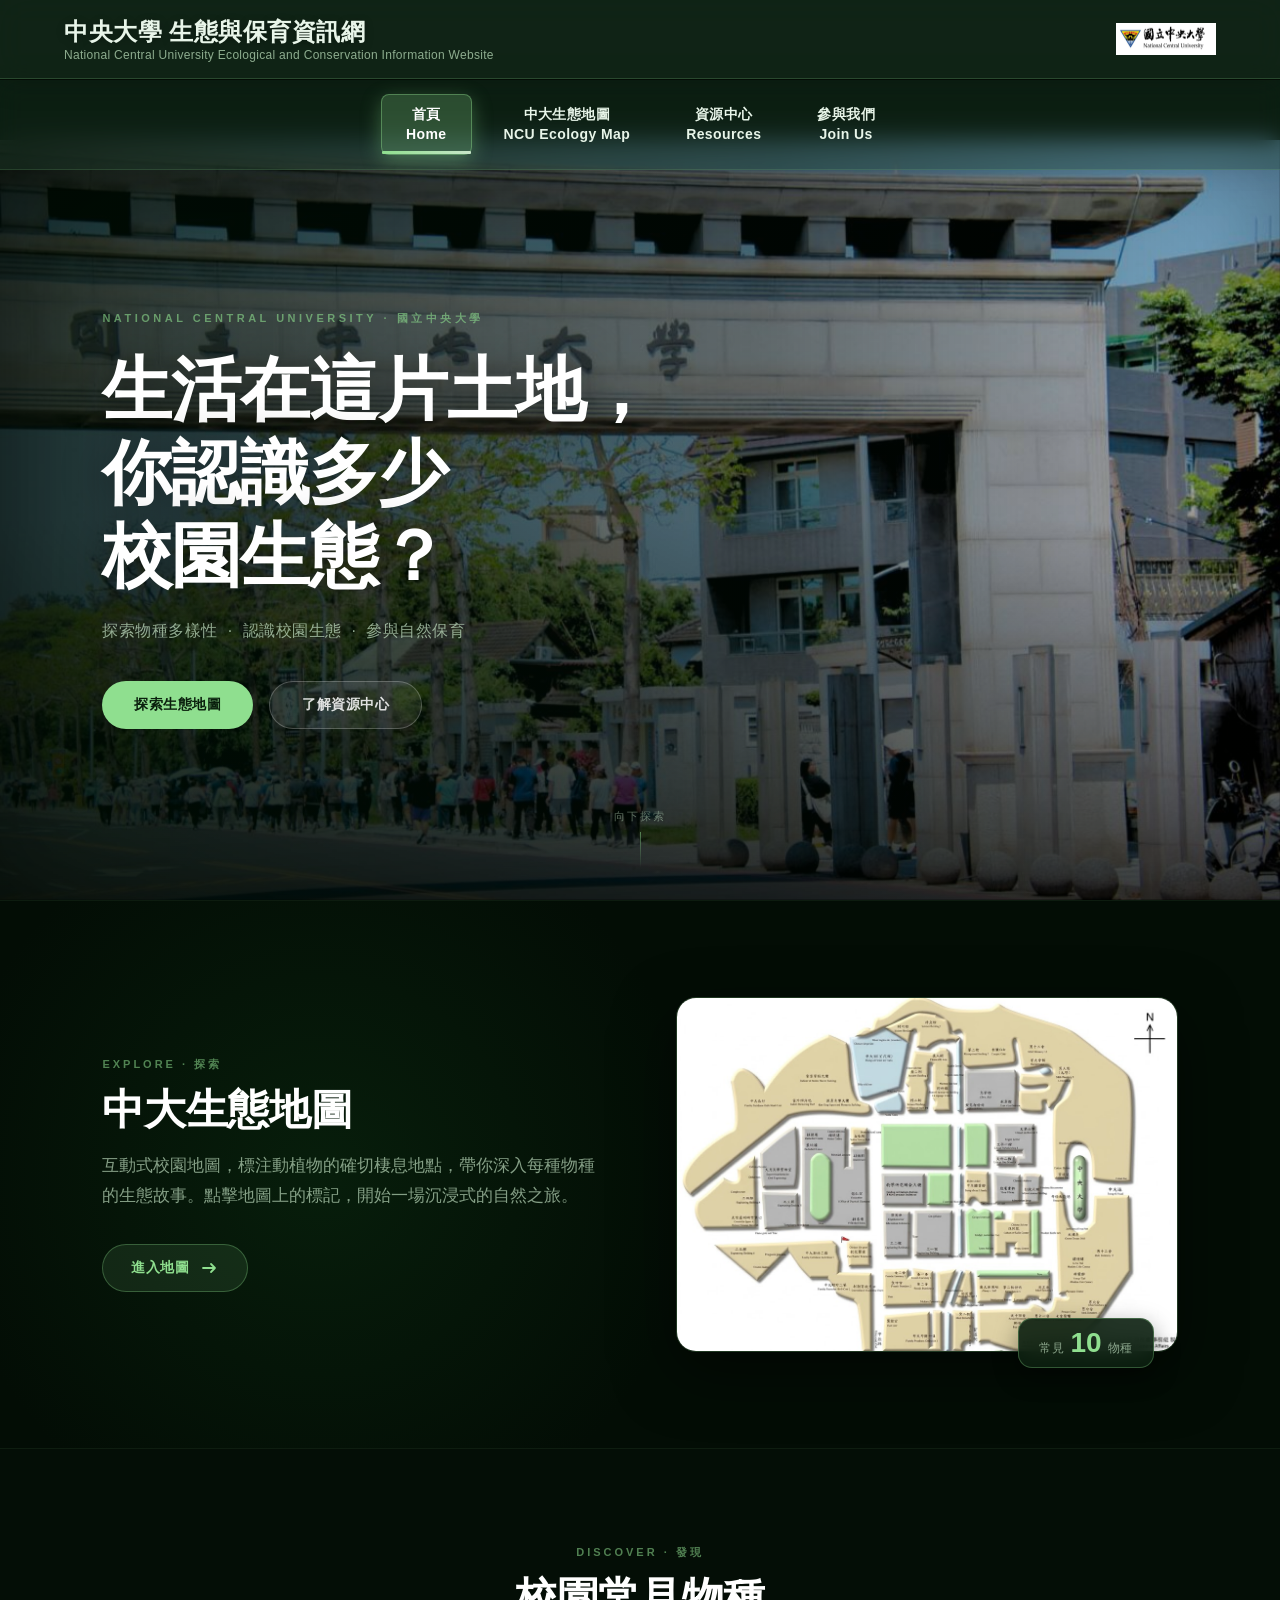
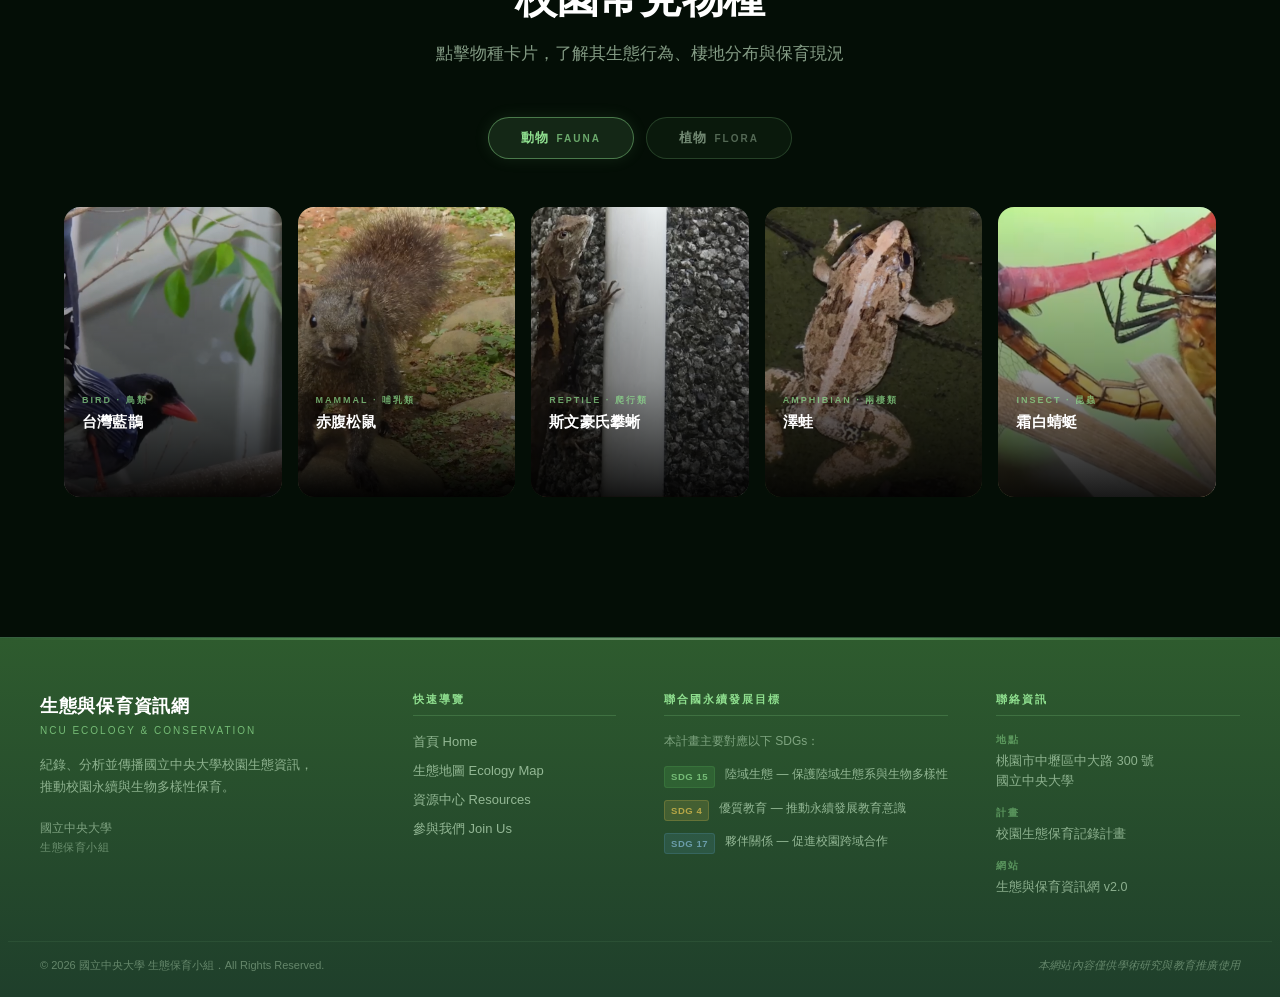
==== commit 5ed56c91: "feat: add species detail page + animals explorer grid - Add pages/species.html (9-section character " ====
--- a/index.html
+++ b/index.html
@@ -1,4 +1,4 @@
-<!DOCTYPE html>
+﻿<!DOCTYPE html>
 <html lang="zh-TW">
 <head>
     <meta charset="UTF-8">
@@ -33,12 +33,12 @@
         <div class="header-title">中央大學 生態與保育資訊網</div>
         <div class="header-sub">National Central University Ecological and Conservation Information Website</div>
     </div>
-    <img class="header-logo" src="images/logo.png" width="100" alt="NCU Logo">
+    <img class="header-logo" src="assets/images/logo.png" width="100" alt="NCU Logo">
 </div>
 
 <nav class="nav" role="navigation" aria-label="主選單">
     <a id="nav-home" class="nav-link active" href="#" data-page="home">首頁<br>Home</a>
-    <a class="nav-link" href="map.html">中大生態地圖<br>NCU Ecology Map</a>
+    <a class="nav-link" href="pages/wildlife-map.html">中大生態地圖<br>NCU Ecology Map</a>
     <a id="nav-resources" class="nav-link" href="#" data-page="resources">資源中心<br>Resources</a>
     <a id="nav-join" class="nav-link" href="#" data-page="join">參與我們<br>Join Us</a>
 </nav>
@@ -48,7 +48,7 @@
     <!-- ══ 1. FULLSCREEN CINEMATIC HERO ══ -->
     <section class="hp-hero">
         <div class="hp-hero__bg">
-            <img src="images/ncu.jpg" alt="NCU Campus">
+            <img src="assets/images/ncu.jpg" alt="NCU Campus">
         </div>
         <div class="hp-hero__overlay"></div>
         <div class="hp-hero__vignette"></div>
@@ -57,7 +57,7 @@
             <h1 class="hp-hero__headline">生活在這片土地，<br>你認識多少<br>校園生態？</h1>
             <p class="hp-hero__sub">探索物種多樣性 &nbsp;·&nbsp; 認識校園生態 &nbsp;·&nbsp; 參與自然保育</p>
             <div class="hp-hero__actions">
-                <a class="hp-btn hp-btn--primary" href="map.html">探索生態地圖</a>
+                <a class="hp-btn hp-btn--primary" href="pages/wildlife-map.html">探索生態地圖</a>
                 <a class="hp-btn hp-btn--ghost" href="#" data-page="resources">了解資源中心</a>
             </div>
         </div>
@@ -74,7 +74,7 @@
                 <span class="hp-section-label">EXPLORE · 探索</span>
                 <h2 class="hp-section-title">中大生態地圖</h2>
                 <p class="hp-section-desc">互動式校園地圖，標注動植物的確切棲息地點，帶你深入每種物種的生態故事。點擊地圖上的標記，開始一場沉浸式的自然之旅。</p>
-                <a href="map.html" class="hp-map-cta">
+                <a href="pages/wildlife-map.html" class="hp-map-cta">
                     <span>進入地圖</span>
                     <svg width="20" height="20" viewBox="0 0 20 20" fill="none" aria-hidden="true">
                         <path d="M4 10h12M12 6l4 4-4 4" stroke="currentColor" stroke-width="1.8" stroke-linecap="round" stroke-linejoin="round"/>
@@ -82,15 +82,16 @@
                 </a>
             </div>
             <div class="hp-map-gateway__visual" role="button" tabindex="0"
-                 onclick="location.href='map.html'"
-                 onkeydown="if(event.key==='Enter'||event.key===' '){event.preventDefault();location.href='map.html';}">
+                 onclick="location.href='pages/wildlife-map.html'"
+                 onkeydown="if(event.key==='Enter'||event.key===' '){event.preventDefault();location.href='pages/wildlife-map.html';}">
                 <div class="hp-map-gateway__frame">
-                    <img src="images/map.png" alt="NCU Ecology Map">
+                    <img src="assets/images/map.png" alt="NCU Ecology Map">
                     <div class="hp-map-gateway__scan"></div>
                 </div>
                 <div class="hp-map-gateway__badge">
+                    <span class="hp-badge-label">常見</span>
                     <span class="hp-badge-num">10</span>
-                    <span class="hp-badge-label">標記物種</span>
+                    <span class="hp-badge-label">物種</span>
                 </div>
             </div>
         </div>
@@ -100,7 +101,7 @@
     <section class="hp-species">
         <div class="hp-species__header">
             <span class="hp-section-label">DISCOVER · 發現</span>
-            <h2 class="hp-section-title">校園物種圖鑑</h2>
+            <h2 class="hp-section-title">校園常見物種</h2>
             <p class="hp-section-desc">點擊物種卡片，了解其生態行為、棲地分布與保育現況</p>
         </div>
 
@@ -116,7 +117,7 @@
         <!-- Animals grid -->
         <div class="hp-species__grid hp-species__grid--active" id="hp-grid-animals" role="tabpanel">
             <article class="hp-sc scroll-reveal" data-species="magpie" tabindex="0" role="button">
-                <div class="hp-sc__img"><img src="images/animal1.jpg" alt="台灣藍鵲" loading="lazy"></div>
+                <div class="hp-sc__img"><img src="assets/images/台灣藍鵲.jpg" alt="台灣藍鵲" loading="lazy"></div>
                 <div class="hp-sc__overlay"></div>
                 <div class="hp-sc__body">
                     <span class="hp-sc__cat">BIRD · 鳥類</span>
@@ -126,7 +127,7 @@
                 </div>
             </article>
             <article class="hp-sc scroll-reveal" data-species="squirrel" tabindex="0" role="button">
-                <div class="hp-sc__img"><img src="images/animal2.jpg" alt="赤腹松鼠" loading="lazy"></div>
+                <div class="hp-sc__img"><img src="assets/images/赤腹松鼠.jpg" alt="赤腹松鼠" loading="lazy"></div>
                 <div class="hp-sc__overlay"></div>
                 <div class="hp-sc__body">
                     <span class="hp-sc__cat">MAMMAL · 哺乳類</span>
@@ -136,7 +137,7 @@
                 </div>
             </article>
             <article class="hp-sc scroll-reveal" data-species="lizard" tabindex="0" role="button">
-                <div class="hp-sc__img"><img src="images/animal3.jpg" alt="斯文豪氏攀蜥" loading="lazy"></div>
+                <div class="hp-sc__img"><img src="assets/images/斯文豪氏攀蜥.jpg" alt="斯文豪氏攀蜥" loading="lazy"></div>
                 <div class="hp-sc__overlay"></div>
                 <div class="hp-sc__body">
                     <span class="hp-sc__cat">REPTILE · 爬行類</span>
@@ -146,7 +147,7 @@
                 </div>
             </article>
             <article class="hp-sc scroll-reveal" data-species="frog" tabindex="0" role="button">
-                <div class="hp-sc__img"><img src="images/animal4.jpg" alt="澤蛙" loading="lazy"></div>
+                <div class="hp-sc__img"><img src="assets/images/澤蛙.jpg" alt="澤蛙" loading="lazy"></div>
                 <div class="hp-sc__overlay"></div>
                 <div class="hp-sc__body">
                     <span class="hp-sc__cat">AMPHIBIAN · 兩棲類</span>
@@ -156,7 +157,7 @@
                 </div>
             </article>
             <article class="hp-sc scroll-reveal" data-species="dragonfly" tabindex="0" role="button">
-                <div class="hp-sc__img"><img src="images/animal5.jpg" alt="霜白蜻蜓" loading="lazy"></div>
+                <div class="hp-sc__img"><img src="assets/images/霜白蜻蜓.jpg" alt="霜白蜻蜓" loading="lazy"></div>
                 <div class="hp-sc__overlay"></div>
                 <div class="hp-sc__body">
                     <span class="hp-sc__cat">INSECT · 昆蟲</span>
@@ -170,7 +171,7 @@
         <!-- Plants grid (hidden by default) -->
         <div class="hp-species__grid" id="hp-grid-plants" role="tabpanel">
             <article class="hp-sc scroll-reveal" data-species="cedar" tabindex="0" role="button">
-                <div class="hp-sc__img"><img src="images/plant1.jpg" alt="台灣肖楠" loading="lazy"></div>
+                <div class="hp-sc__img"><img src="assets/images/台灣肖楠.jpg" alt="台灣肖楠" loading="lazy"></div>
                 <div class="hp-sc__overlay"></div>
                 <div class="hp-sc__body">
                     <span class="hp-sc__cat">CONIFER · 針葉樹</span>
@@ -180,7 +181,7 @@
                 </div>
             </article>
             <article class="hp-sc scroll-reveal" data-species="juniper" tabindex="0" role="button">
-                <div class="hp-sc__img"><img src="images/plant2.jpg" alt="龍柏" loading="lazy"></div>
+                <div class="hp-sc__img"><img src="assets/images/龍柏.jpg" alt="龍柏" loading="lazy"></div>
                 <div class="hp-sc__overlay"></div>
                 <div class="hp-sc__body">
                     <span class="hp-sc__cat">CONIFER · 針葉樹</span>
@@ -190,7 +191,7 @@
                 </div>
             </article>
             <article class="hp-sc scroll-reveal" data-species="paperbark" tabindex="0" role="button">
-                <div class="hp-sc__img"><img src="images/plant3.jpg" alt="白千層" loading="lazy"></div>
+                <div class="hp-sc__img"><img src="assets/images/白千層.jpg" alt="白千層" loading="lazy"></div>
                 <div class="hp-sc__overlay"></div>
                 <div class="hp-sc__body">
                     <span class="hp-sc__cat">TREE · 闊葉樹</span>
@@ -200,7 +201,7 @@
                 </div>
             </article>
             <article class="hp-sc scroll-reveal" data-species="acacia" tabindex="0" role="button">
-                <div class="hp-sc__img"><img src="images/plant4.jpg" alt="相思樹" loading="lazy"></div>
+                <div class="hp-sc__img"><img src="assets/images/相思樹.jpg" alt="相思樹" loading="lazy"></div>
                 <div class="hp-sc__overlay"></div>
                 <div class="hp-sc__body">
                     <span class="hp-sc__cat">TREE · 闊葉樹</span>
@@ -210,7 +211,7 @@
                 </div>
             </article>
             <article class="hp-sc scroll-reveal" data-species="cherry" tabindex="0" role="button">
-                <div class="hp-sc__img"><img src="images/plant5.jpg" alt="山櫻花" loading="lazy"></div>
+                <div class="hp-sc__img"><img src="assets/images/山櫻花.jpg" alt="山櫻花" loading="lazy"></div>
                 <div class="hp-sc__overlay"></div>
                 <div class="hp-sc__body">
                     <span class="hp-sc__cat">TREE · 闊葉樹</span>
@@ -245,12 +246,12 @@
 
         <!-- ══ Card 1: Campus Wildlife Explorer ══ -->
         <article class="res-card res-card--wildlife scroll-reveal" tabindex="0" role="button"
-                 data-resource-title="NCU 動物百科"
-                 data-resource-text="探索中央大學校園內記錄的所有動物物種，包含哺乳類、鳥類、兩棲類、爬行類與昆蟲。每個物種均附有詳細的分類資訊、棲地說明、生態行為與保育現況，協助你認識與我們共享校園的每一種生命。">
+                 onclick="location.href='pages/animals.html'"
+                 style="cursor:pointer;">
 
             <!-- Background: real wildlife photo + color treatment -->
             <div class="res-card__bg">
-                <img src="images/animal1.jpg" alt="Campus Wildlife — 台灣藍鵲" loading="lazy">
+                <img src="assets/images/台灣藍鵲.jpg" alt="Campus Wildlife — 台灣藍鵲" loading="lazy">
                 <div class="res-card__bg-tint res-card__bg-tint--wildlife"></div>
             </div>
 
@@ -284,9 +285,9 @@
                 <h2 class="res-card__title">校園野生動物<br>探索圖鑑</h2>
                 <p class="res-card__desc">穿越森林、湖畔與草地，追蹤中央大學記錄在案的五大動物類群。每個物種都是一個等待解鎖的生態故事。</p>
                 <div class="res-card__meta">
-                    <span>5 大類群</span>
+                    <span>6 大類群</span>
                     <span class="res-dot">·</span>
-                    <span>5 記錄物種</span>
+                    <span>17 記錄物種</span>
                     <span class="res-dot">·</span>
                     <span>詳細生態資訊</span>
                 </div>
@@ -308,7 +309,7 @@
 
             <!-- Background: botanical photo -->
             <div class="res-card__bg">
-                <img src="images/plant1.jpg" alt="Campus Flora — 台灣肖楠" loading="lazy">
+                <img src="assets/images/台灣肖楠.jpg" alt="Campus Flora — 台灣肖楠" loading="lazy">
                 <div class="res-card__bg-tint res-card__bg-tint--flora"></div>
             </div>
 
@@ -362,7 +363,7 @@
 
             <!-- Background: campus ecology photo -->
             <div class="res-card__bg">
-                <img src="images/ncu.jpg" alt="Ecology Mission — NCU Campus" loading="lazy">
+                <img src="assets/images/ncu.jpg" alt="Ecology Mission — NCU Campus" loading="lazy">
                 <div class="res-card__bg-tint res-card__bg-tint--mission"></div>
             </div>
 
@@ -426,7 +427,7 @@
         <!-- ── LEFT: Ecological Storytelling Panel ── -->
         <div class="join-story">
             <div class="join-story__bg">
-                <img src="images/ncu.jpg" alt="NCU Campus Ecology">
+                <img src="assets/images/ncu.jpg" alt="NCU Campus Ecology">
             </div>
             <div class="join-story__overlay"></div>
             <div class="join-story__content">
@@ -578,7 +579,7 @@
             <h3 class="footer-heading">快速導覽</h3>
             <ul class="footer-nav-list">
                 <li><a href="#" data-page="home">首頁 Home</a></li>
-                <li><a href="map.html">生態地圖 Ecology Map</a></li>
+                <li><a href="pages/wildlife-map.html">生態地圖 Ecology Map</a></li>
                 <li><a href="#" data-page="resources">資源中心 Resources</a></li>
                 <li><a href="#" data-page="join">參與我們 Join Us</a></li>
             </ul>
@@ -637,37 +638,37 @@
 <div id="mapModal" class="modal">
     <div class="map-wrapper">
         <span class="close" data-action="close-map" role="button" tabindex="0">&times;</span>
-        <img class="main-map" src="images/ncu_ecology_map.png" alt="NCU Ecology Map">
+        <img class="main-map" src="assets/images/ncu_ecology_map.png" alt="NCU Ecology Map">
 
         <div class="spot spot--squirrel" data-species="squirrel">
-            <img src="images/animal1.jpg" alt="赤腹松鼠">
+            <img src="assets/images/赤腹松鼠.jpg" alt="赤腹松鼠">
         </div>
         <div class="spot spot--magpie" data-species="magpie">
-            <img src="images/animal2.jpg" alt="台灣藍鵲">
+            <img src="assets/images/台灣藍鵲.jpg" alt="台灣藍鵲">
         </div>
         <div class="spot spot--dragonfly" data-species="dragonfly">
-            <img src="images/animal5.jpg" alt="霜白蜻蜓">
+            <img src="assets/images/霜白蜻蜓.jpg" alt="霜白蜻蜓">
         </div>
         <div class="spot spot--frog" data-species="frog">
-            <img src="images/animal3.jpg" alt="澤蛙">
+            <img src="assets/images/澤蛙.jpg" alt="澤蛙">
         </div>
         <div class="spot spot--lizard" data-species="lizard">
-            <img src="images/animal4.jpg" alt="斯文豪氏攀蜥">
+            <img src="assets/images/斯文豪氏攀蜥.jpg" alt="斯文豪氏攀蜥">
         </div>
         <div class="spot spot--cherry" data-species="cherry">
-            <img src="images/plant5.jpg" alt="櫻花">
+            <img src="assets/images/山櫻花.jpg" alt="櫻花">
         </div>
         <div class="spot spot--cedar" data-species="cedar">
-            <img src="images/plant1.jpg" alt="台灣肖楠">
+            <img src="assets/images/台灣肖楠.jpg" alt="台灣肖楠">
         </div>
         <div class="spot spot--paperbark" data-species="paperbark">
-            <img src="images/plant3.jpg" alt="白千層">
+            <img src="assets/images/白千層.jpg" alt="白千層">
         </div>
         <div class="spot spot--juniper" data-species="juniper">
-            <img src="images/plant2.jpg" alt="龍柏">
+            <img src="assets/images/龍柏.jpg" alt="龍柏">
         </div>
         <div class="spot spot--acacia" data-species="acacia">
-            <img src="images/plant4.jpg" alt="相思樹">
+            <img src="assets/images/相思樹.jpg" alt="相思樹">
         </div>
     </div>
 </div>
@@ -730,3 +731,4 @@
 
 </body>
 </html>
+
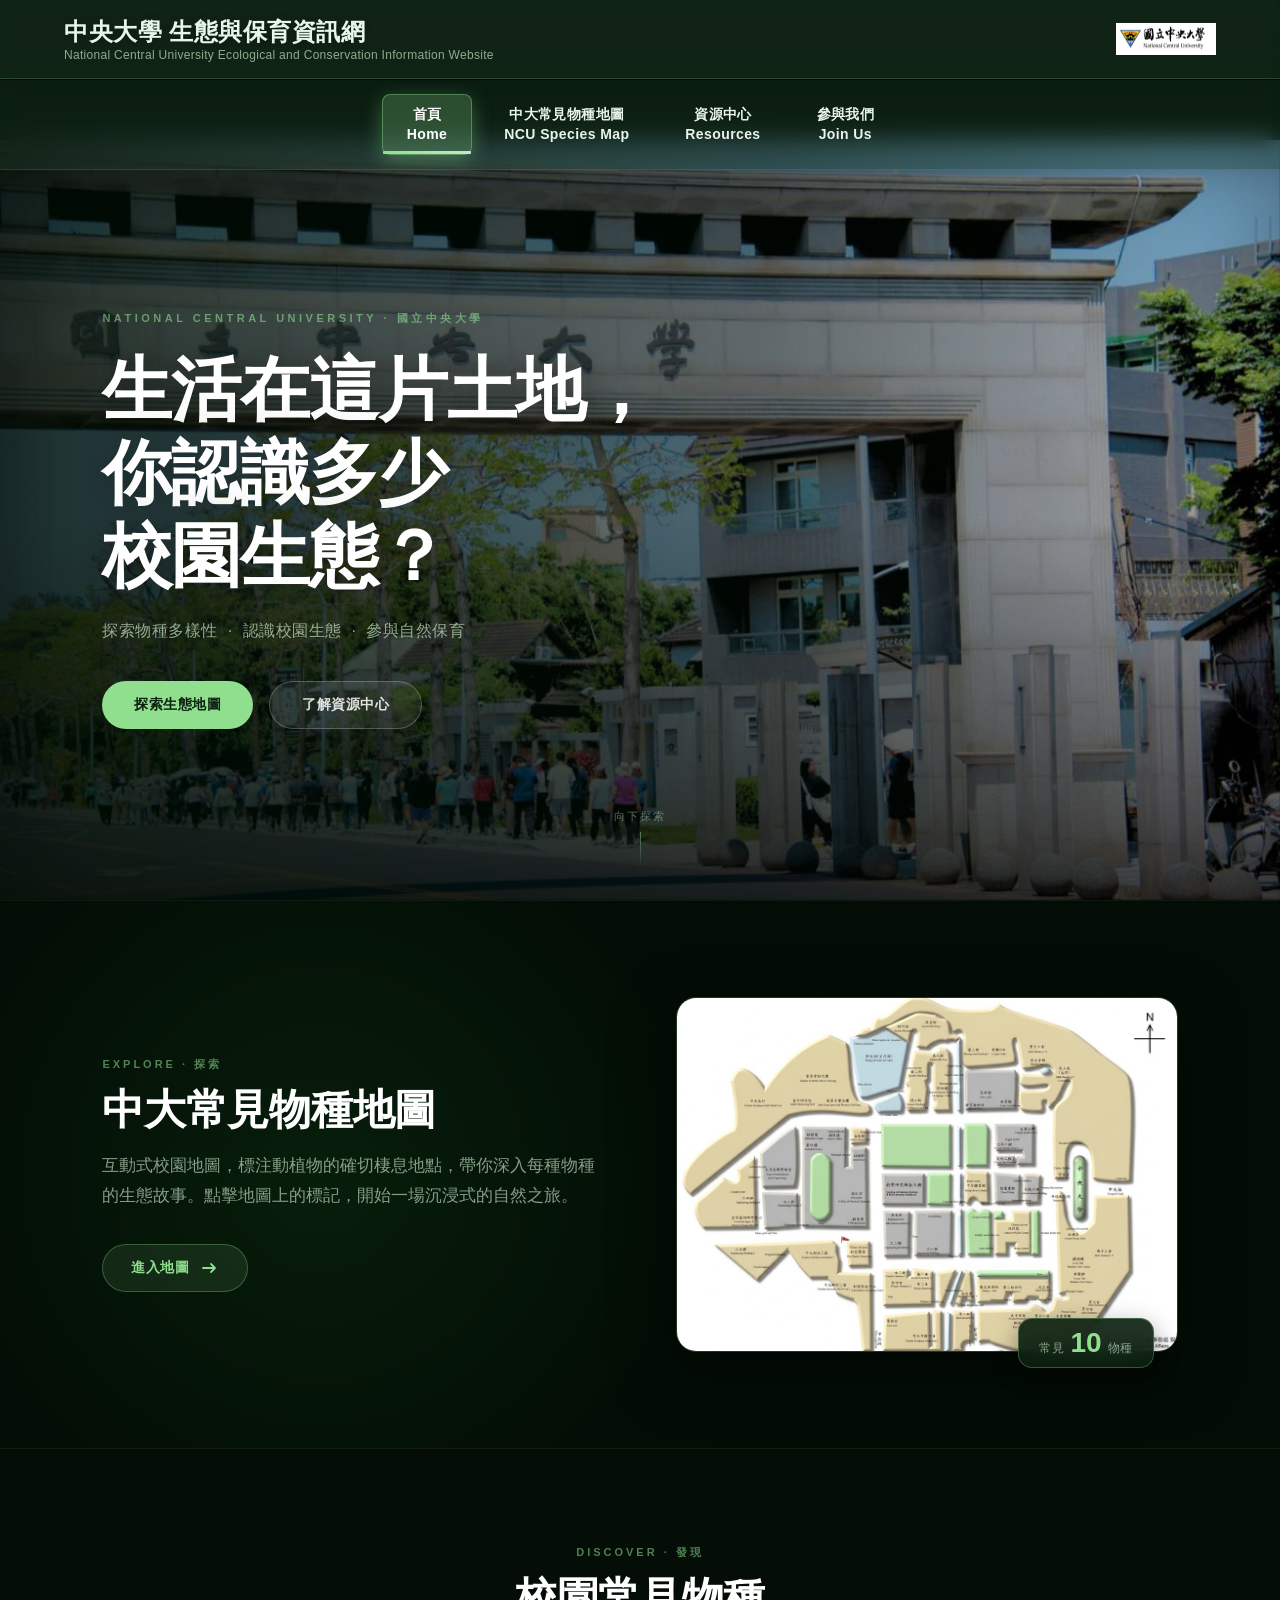
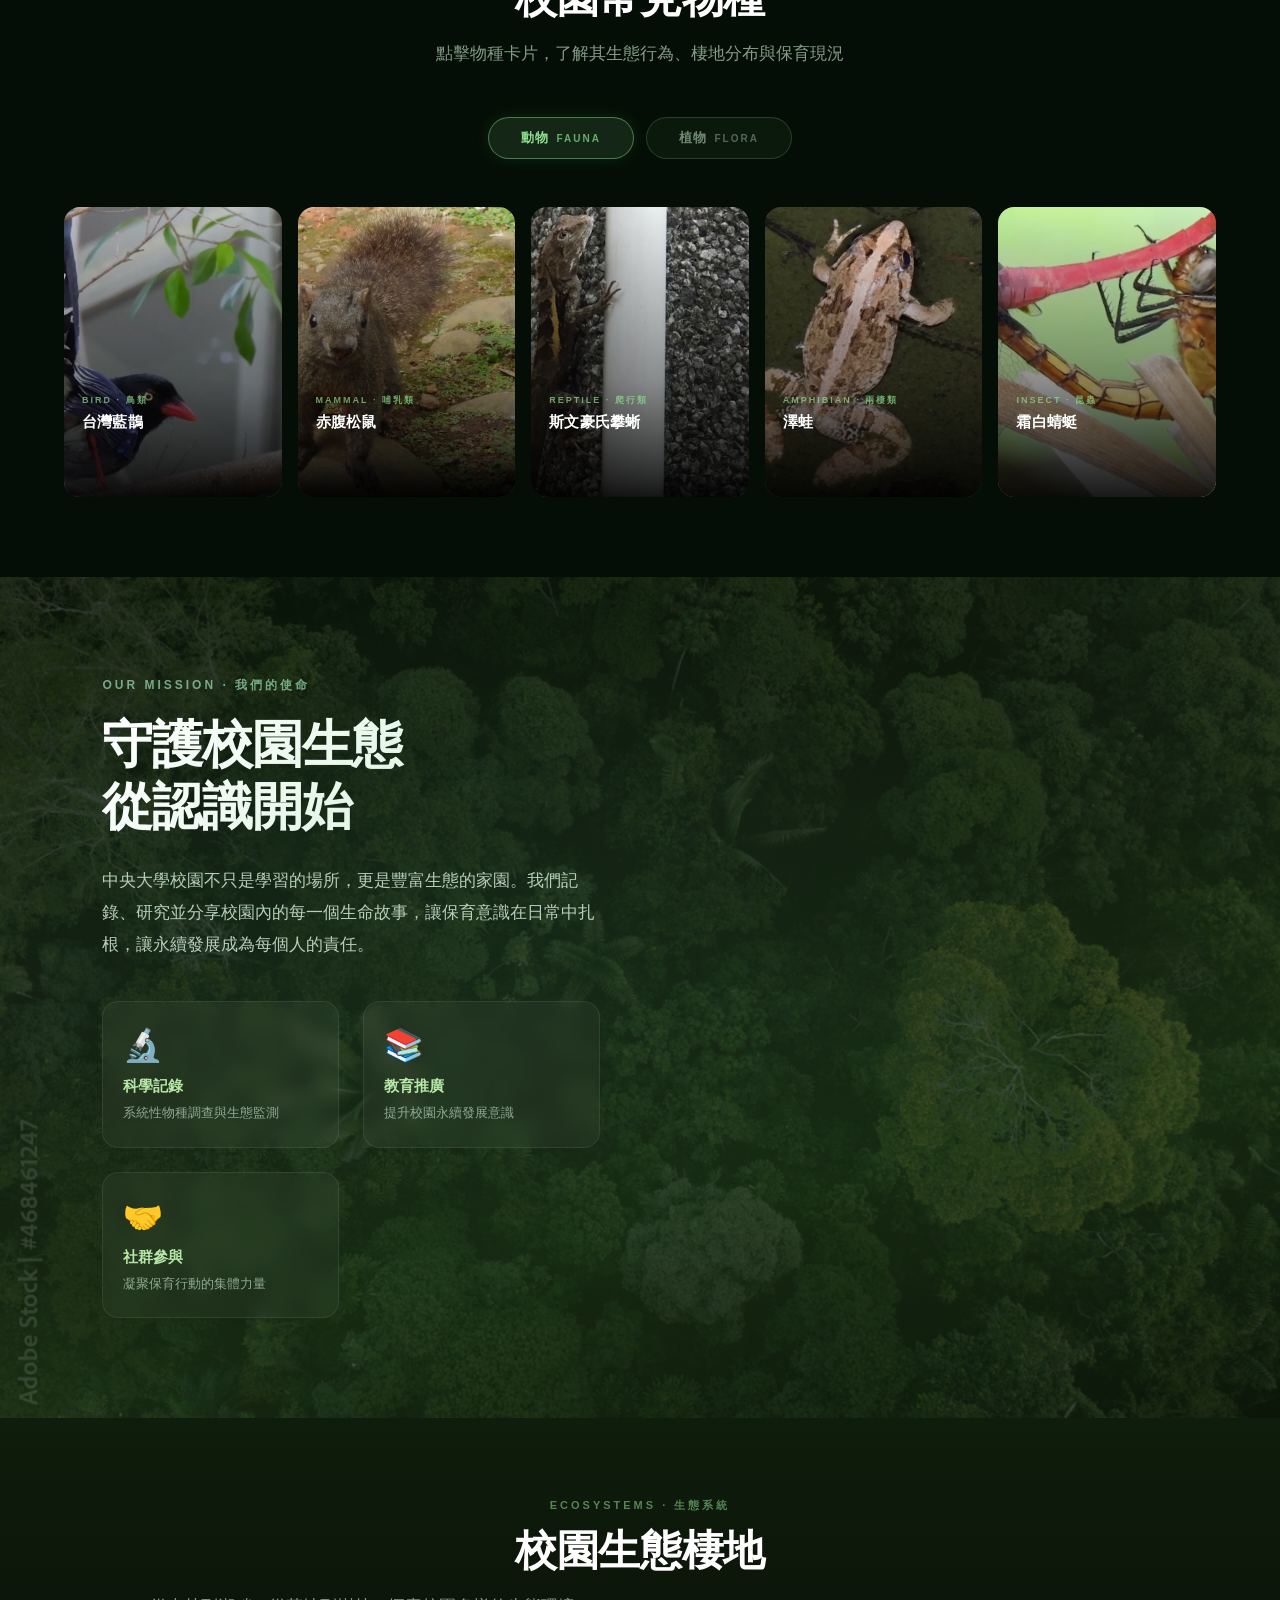
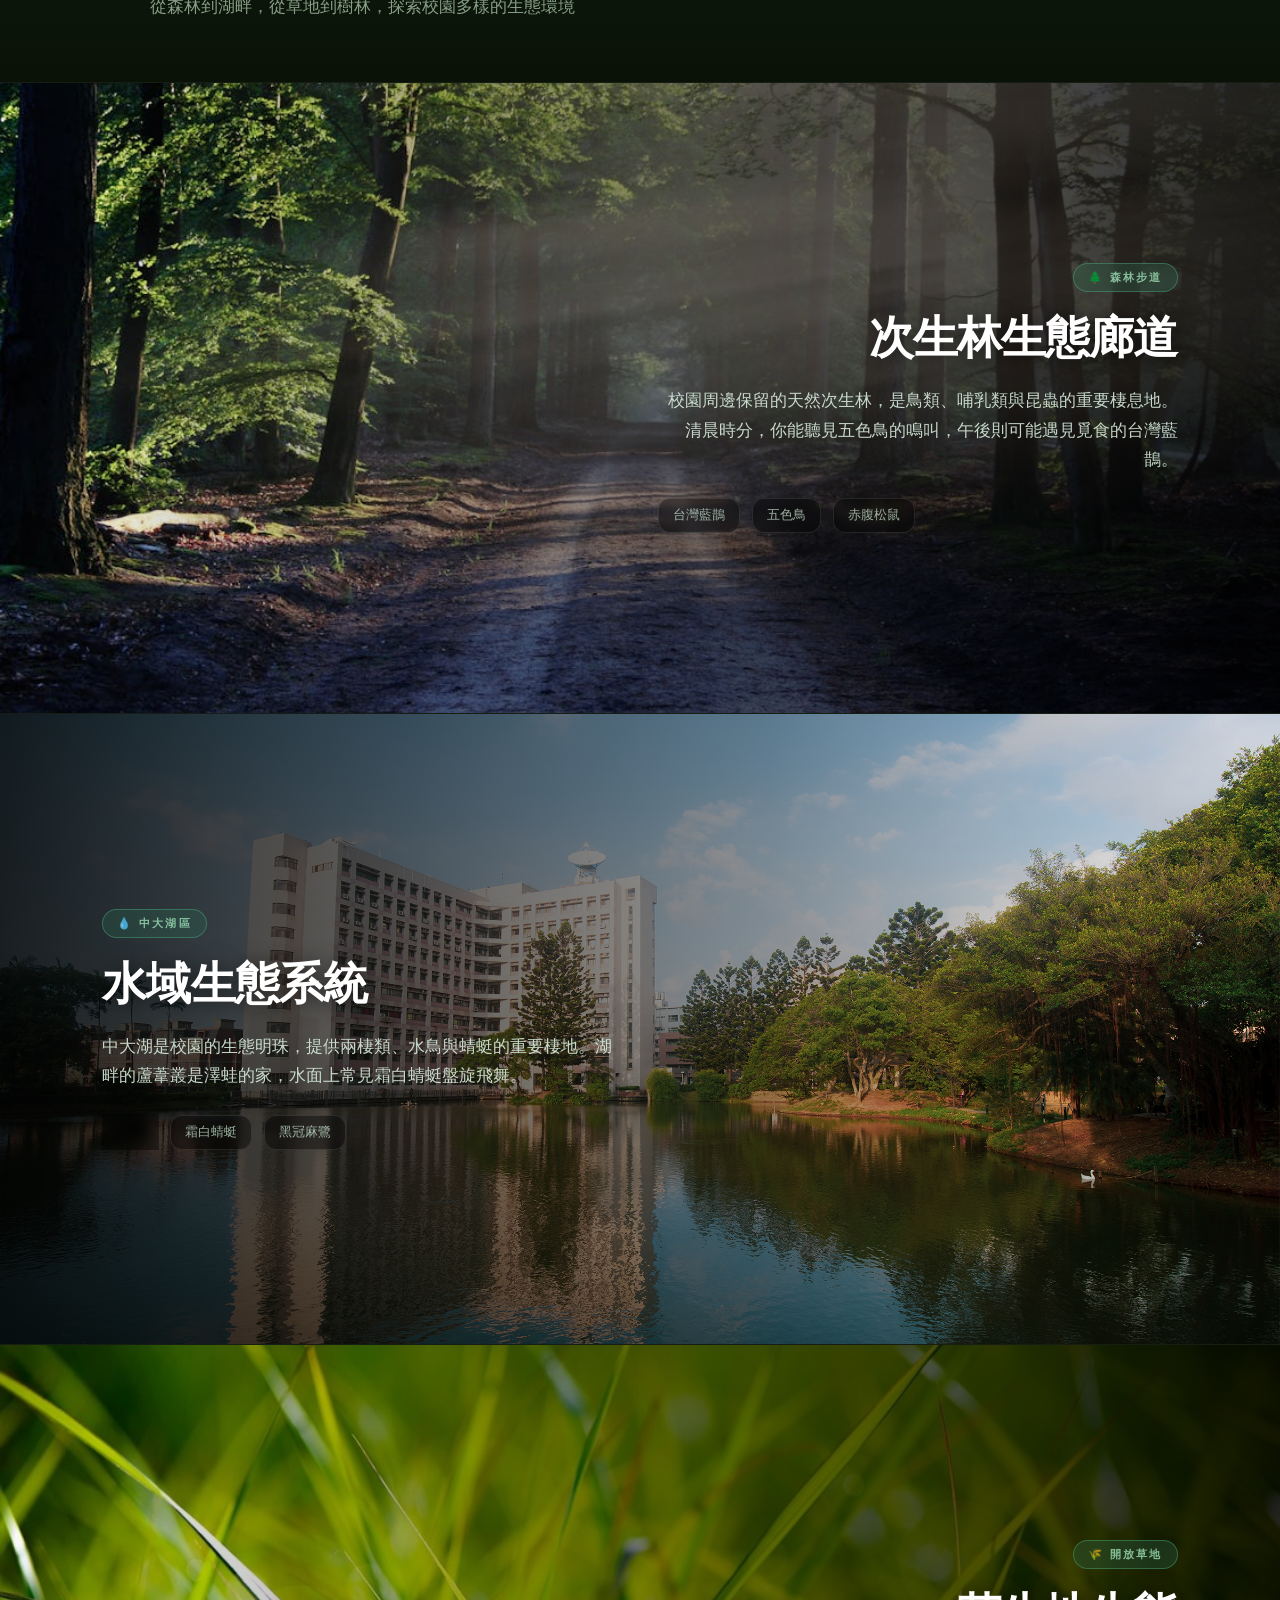
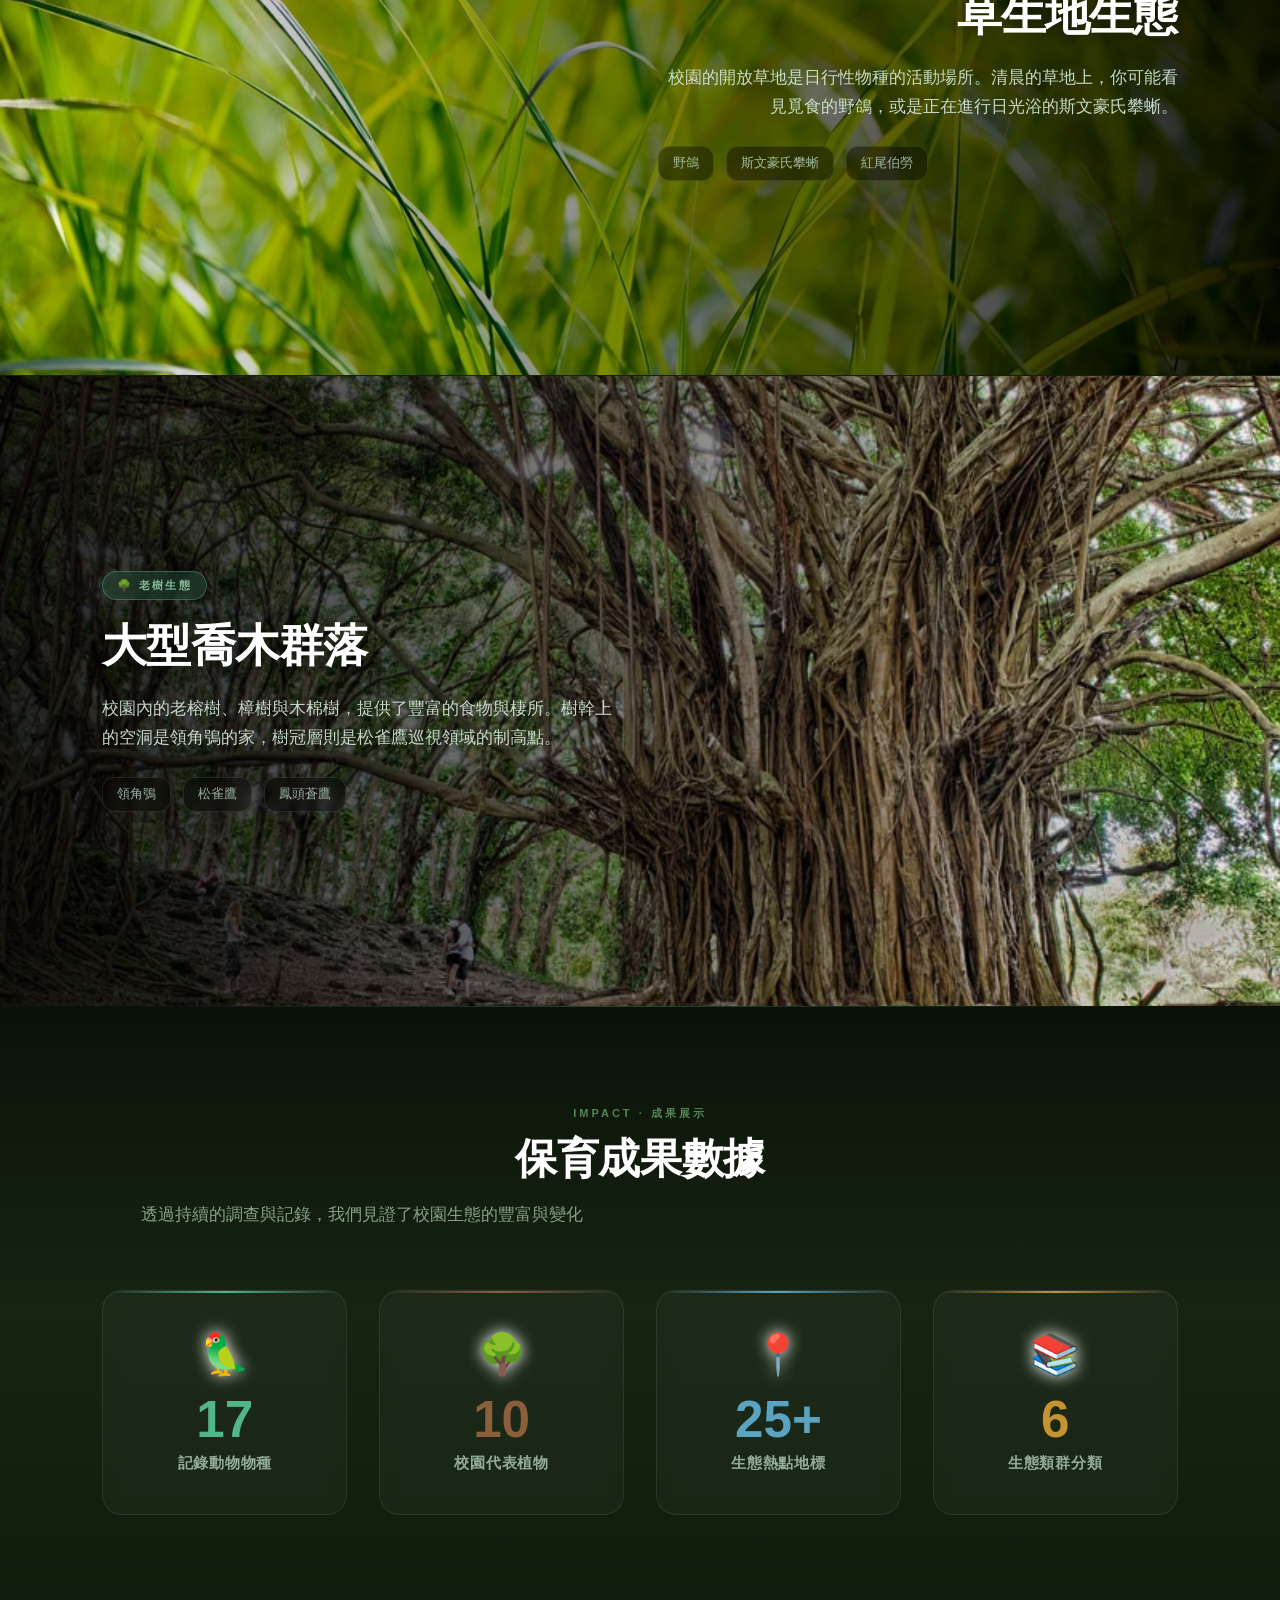
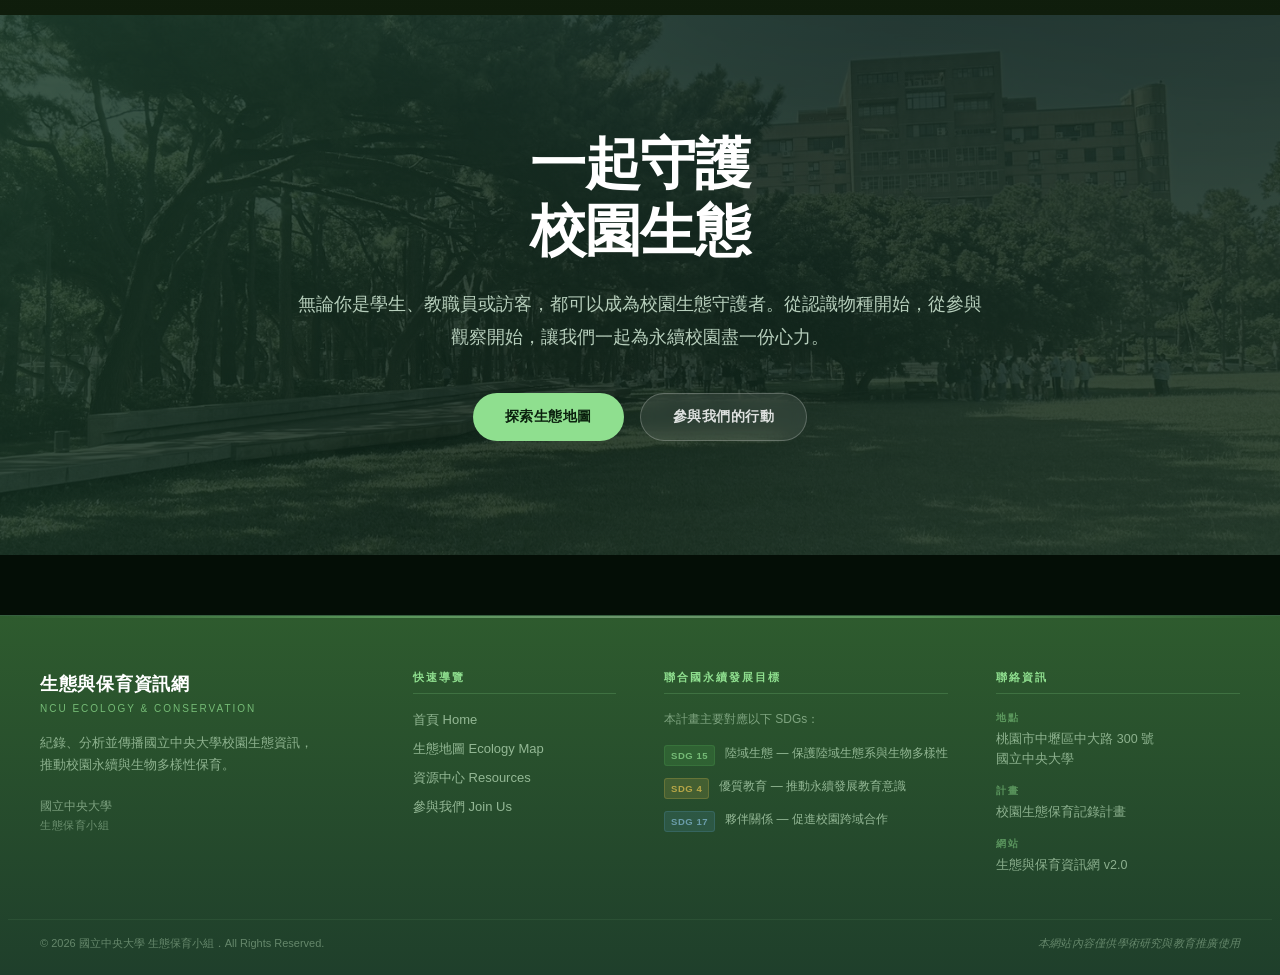
==== commit f6f3d267: "Redesign species side panel and fix navigation issues - Redesigned species side panel with modern li" ====
--- a/index.html
+++ b/index.html
@@ -8,6 +8,7 @@
     <link rel="stylesheet" href="css/shared.css">
     <link rel="stylesheet" href="css/navbar.css">
     <link rel="stylesheet" href="css/hero.css">
+    <link rel="stylesheet" href="css/home-sections.css">
     <link rel="stylesheet" href="css/cards.css">
     <link rel="stylesheet" href="css/map.css">
     <link rel="stylesheet" href="css/resources.css">
@@ -38,7 +39,7 @@
 
 <nav class="nav" role="navigation" aria-label="主選單">
     <a id="nav-home" class="nav-link active" href="#" data-page="home">首頁<br>Home</a>
-    <a class="nav-link" href="pages/wildlife-map.html">中大生態地圖<br>NCU Ecology Map</a>
+    <a class="nav-link" href="pages/wildlife-map.html">中大常見物種地圖<br>NCU Species Map</a>
     <a id="nav-resources" class="nav-link" href="#" data-page="resources">資源中心<br>Resources</a>
     <a id="nav-join" class="nav-link" href="#" data-page="join">參與我們<br>Join Us</a>
 </nav>
@@ -72,7 +73,7 @@
         <div class="hp-map-gateway__inner">
             <div class="hp-map-gateway__text">
                 <span class="hp-section-label">EXPLORE · 探索</span>
-                <h2 class="hp-section-title">中大生態地圖</h2>
+                <h2 class="hp-section-title">中大常見物種地圖</h2>
                 <p class="hp-section-desc">互動式校園地圖，標注動植物的確切棲息地點，帶你深入每種物種的生態故事。點擊地圖上的標記，開始一場沉浸式的自然之旅。</p>
                 <a href="pages/wildlife-map.html" class="hp-map-cta">
                     <span>進入地圖</span>
@@ -222,6 +223,173 @@
             </article>
         </div>
 
+    </section>
+
+    <!-- ══ 4. MISSION STATEMENT ══ -->
+    <section class="hp-mission">
+        <div class="hp-mission__bg">
+            <img src="assets/images/background/forest-canopy.jpg" alt="Forest Canopy" loading="lazy">
+        </div>
+        <div class="hp-mission__overlay"></div>
+        <div class="hp-mission__content">
+            <div class="hp-mission__text">
+                <span class="hp-mission__eyebrow">OUR MISSION · 我們的使命</span>
+                <h2 class="hp-mission__title">守護校園生態<br>從認識開始</h2>
+                <p class="hp-mission__desc">
+                    中央大學校園不只是學習的場所，更是豐富生態的家園。我們記錄、研究並分享校園內的每一個生命故事，讓保育意識在日常中扎根，讓永續發展成為每個人的責任。
+                </p>
+                <div class="hp-mission__values">
+                    <div class="hp-value-card">
+                        <span class="hp-value-icon">🔬</span>
+                        <div class="hp-value-title">科學記錄</div>
+                        <div class="hp-value-text">系統性物種調查與生態監測</div>
+                    </div>
+                    <div class="hp-value-card">
+                        <span class="hp-value-icon">📚</span>
+                        <div class="hp-value-title">教育推廣</div>
+                        <div class="hp-value-text">提升校園永續發展意識</div>
+                    </div>
+                    <div class="hp-value-card">
+                        <span class="hp-value-icon">🤝</span>
+                        <div class="hp-value-title">社群參與</div>
+                        <div class="hp-value-text">凝聚保育行動的集體力量</div>
+                    </div>
+                </div>
+            </div>
+        </div>
+    </section>
+
+    <!-- ══ 5. CAMPUS HABITATS ══ -->
+    <section class="hp-habitats">
+        <div class="hp-habitats__header">
+            <span class="hp-section-label">ECOSYSTEMS · 生態系統</span>
+            <h2 class="hp-section-title">校園生態棲地</h2>
+            <p class="hp-section-desc">從森林到湖畔，從草地到樹林，探索校園多樣的生態環境</p>
+        </div>
+
+        <div class="hp-habitat-item scroll-reveal">
+            <div class="hp-habitat__bg">
+                <img src="assets/images/background/forest-trail.jpg" alt="Forest Trail" loading="lazy">
+            </div>
+            <div class="hp-habitat__overlay"></div>
+            <div class="hp-habitat__content">
+                <span class="hp-habitat__tag">🌲 森林步道</span>
+                <h3 class="hp-habitat__title">次生林生態廊道</h3>
+                <p class="hp-habitat__desc">
+                    校園周邊保留的天然次生林，是鳥類、哺乳類與昆蟲的重要棲息地。清晨時分，你能聽見五色鳥的鳴叫，午後則可能遇見覓食的台灣藍鵲。
+                </p>
+                <div class="hp-habitat__species">
+                    <span class="hp-habitat__species-tag">台灣藍鵲</span>
+                    <span class="hp-habitat__species-tag">五色鳥</span>
+                    <span class="hp-habitat__species-tag">赤腹松鼠</span>
+                </div>
+            </div>
+        </div>
+
+        <div class="hp-habitat-item scroll-reveal">
+            <div class="hp-habitat__bg">
+                <img src="assets/images/background/ncu-lake-sunset.jpg" alt="NCU Lake" loading="lazy">
+            </div>
+            <div class="hp-habitat__overlay"></div>
+            <div class="hp-habitat__content">
+                <span class="hp-habitat__tag">💧 中大湖區</span>
+                <h3 class="hp-habitat__title">水域生態系統</h3>
+                <p class="hp-habitat__desc">
+                    中大湖是校園的生態明珠，提供兩棲類、水鳥與蜻蜓的重要棲地。湖畔的蘆葦叢是澤蛙的家，水面上常見霜白蜻蜓盤旋飛舞。
+                </p>
+                <div class="hp-habitat__species">
+                    <span class="hp-habitat__species-tag">澤蛙</span>
+                    <span class="hp-habitat__species-tag">霜白蜻蜓</span>
+                    <span class="hp-habitat__species-tag">黑冠麻鷺</span>
+                </div>
+            </div>
+        </div>
+
+        <div class="hp-habitat-item scroll-reveal">
+            <div class="hp-habitat__bg">
+                <img src="assets/images/background/grassland-closeup.jpg" alt="Grassland" loading="lazy">
+            </div>
+            <div class="hp-habitat__overlay"></div>
+            <div class="hp-habitat__content">
+                <span class="hp-habitat__tag">🌾 開放草地</span>
+                <h3 class="hp-habitat__title">草生地生態</h3>
+                <p class="hp-habitat__desc">
+                    校園的開放草地是日行性物種的活動場所。清晨的草地上，你可能看見覓食的野鴿，或是正在進行日光浴的斯文豪氏攀蜥。
+                </p>
+                <div class="hp-habitat__species">
+                    <span class="hp-habitat__species-tag">野鴿</span>
+                    <span class="hp-habitat__species-tag">斯文豪氏攀蜥</span>
+                    <span class="hp-habitat__species-tag">紅尾伯勞</span>
+                </div>
+            </div>
+        </div>
+
+        <div class="hp-habitat-item scroll-reveal">
+            <div class="hp-habitat__bg">
+                <img src="assets/images/background/old-banyan.jpg" alt="Old Banyan" loading="lazy">
+            </div>
+            <div class="hp-habitat__overlay"></div>
+            <div class="hp-habitat__content">
+                <span class="hp-habitat__tag">🌳 老樹生態</span>
+                <h3 class="hp-habitat__title">大型喬木群落</h3>
+                <p class="hp-habitat__desc">
+                    校園內的老榕樹、樟樹與木棉樹，提供了豐富的食物與棲所。樹幹上的空洞是領角鴞的家，樹冠層則是松雀鷹巡視領域的制高點。
+                </p>
+                <div class="hp-habitat__species">
+                    <span class="hp-habitat__species-tag">領角鴞</span>
+                    <span class="hp-habitat__species-tag">松雀鷹</span>
+                    <span class="hp-habitat__species-tag">鳳頭蒼鷹</span>
+                </div>
+            </div>
+        </div>
+    </section>
+
+    <!-- ══ 6. IMPACT STATISTICS ══ -->
+    <section class="hp-stats">
+        <div class="hp-stats__header">
+            <span class="hp-section-label">IMPACT · 成果展示</span>
+            <h2 class="hp-section-title">保育成果數據</h2>
+            <p class="hp-section-desc">透過持續的調查與記錄，我們見證了校園生態的豐富與變化</p>
+        </div>
+        <div class="hp-stats__grid">
+            <div class="hp-stat-box scroll-reveal" style="--stat-color: #52b788;">
+                <span class="hp-stat-icon">🦜</span>
+                <span class="hp-stat-number">17</span>
+                <span class="hp-stat-label">記錄動物物種</span>
+            </div>
+            <div class="hp-stat-box scroll-reveal" style="--stat-color: #8B5E3C;">
+                <span class="hp-stat-icon">🌳</span>
+                <span class="hp-stat-number">10</span>
+                <span class="hp-stat-label">校園代表植物</span>
+            </div>
+            <div class="hp-stat-box scroll-reveal" style="--stat-color: #5ba3c0;">
+                <span class="hp-stat-icon">📍</span>
+                <span class="hp-stat-number">25+</span>
+                <span class="hp-stat-label">生態熱點地標</span>
+            </div>
+            <div class="hp-stat-box scroll-reveal" style="--stat-color: #c49430;">
+                <span class="hp-stat-icon">📚</span>
+                <span class="hp-stat-number">6</span>
+                <span class="hp-stat-label">生態類群分類</span>
+            </div>
+        </div>
+    </section>
+
+    <!-- ══ 7. CALL TO ACTION ══ -->
+    <section class="hp-cta">
+        <div class="hp-cta__bg">
+            <img src="assets/images/background/campus-lawn.jpg" alt="Campus" loading="lazy">
+        </div>
+        <div class="hp-cta__content">
+            <h2 class="hp-cta__title">一起守護<br>校園生態</h2>
+            <p class="hp-cta__desc">
+                無論你是學生、教職員或訪客，都可以成為校園生態守護者。從認識物種開始，從參與觀察開始，讓我們一起為永續校園盡一份心力。
+            </p>
+            <div class="hp-cta__buttons">
+                <a href="pages/wildlife-map.html" class="hp-btn hp-btn--primary">探索生態地圖</a>
+                <a href="#" data-page="join" class="hp-btn hp-btn--ghost">參與我們的行動</a>
+            </div>
+        </div>
     </section>
 
 </div>
@@ -304,8 +472,8 @@
 
         <!-- ══ Card 2: Campus Flora Explorer ══ -->
         <article class="res-card res-card--flora scroll-reveal" tabindex="0" role="button"
-                 data-resource-title="NCU 植物百科"
-                 data-resource-text="深入認識中央大學校園種植的原生及外來植物物種。從高聳的台灣肖楠到盛開的春季櫻花，本百科詳細記載每種植物的形態特徵、生態功能、分布區域與生物多樣性貢獻，帶你重新認識腳下這片土地的植物世界。">
+                 onclick="location.href='pages/plants.html'"
+                 style="cursor:pointer;">
 
             <!-- Background: botanical photo -->
             <div class="res-card__bg">
@@ -675,31 +843,133 @@
 
 <!-- Side Panel for Species Details -->
 <div id="sidePanel" class="side-panel">
-    <button class="close-panel-btn" type="button" data-action="close-panel">&times;</button>
-    <div class="panel-content">
-        <div class="panel-header">
-            <div class="title-with-avatar">
-                <h2 id="panelTitle">中文名</h2>
-                <img id="panelAvatar" class="header-avatar" src="" alt="頭像">
-            </div>
-            <div id="panelScientific" class="scientific-name">物種學名</div>
-        </div>
-        <div class="panel-body">
-            <div class="panel-section">
-                <h3>分類</h3>
-                <p id="panelClass"></p>
-            </div>
-            <div class="panel-section">
-                <h3>分布區域</h3>
-                <div id="panelDist"></div>
-            </div>
-            <div class="panel-section">
-                <h3>威脅因素</h3>
-                <div id="panelThreats"></div>
-            </div>
-            <div class="panel-section">
-                <h3>保育行動</h3>
-                <div id="panelConservation"></div>
+    <button class="sp-close" type="button" data-action="close-panel" aria-label="關閉側邊欄">
+        <svg viewBox="0 0 24 24" fill="none" stroke="currentColor" stroke-width="2" stroke-linecap="round">
+            <path d="M18 6L6 18M6 6l12 12"/>
+        </svg>
+    </button>
+    
+    <div class="sp-scroll">
+        <!-- Hero Image -->
+        <div class="sp-hero">
+            <img id="panelHeroImage" class="sp-hero__img" src="" alt="">
+            <div class="sp-hero__overlay"></div>
+            <div class="sp-hero__badge" id="panelCategory">動物</div>
+        </div>
+
+        <div class="sp-content">
+            <!-- Title Section -->
+            <div class="sp-title-section">
+                <div class="sp-title-flex">
+                    <div class="sp-title-text">
+                        <span class="sp-eyebrow" id="panelCharacterTitle">物種稱號</span>
+                        <h2 class="sp-title" id="panelTitle">中文名</h2>
+                        <p class="sp-subtitle">
+                            <span id="panelEnglishName">English Name</span>
+                            <span class="sp-divider">·</span>
+                            <span id="panelScientific" class="sp-scientific">Scientific name</span>
+                        </p>
+                    </div>
+                    <img id="panelAvatar" class="sp-avatar" src="" alt="">
+                </div>
+            </div>
+
+            <!-- Quick Stats -->
+            <div class="sp-stats" id="panelStats">
+                <div class="sp-stat-item">
+                    <span class="sp-stat-icon">⭐</span>
+                    <div class="sp-stat-info">
+                        <span class="sp-stat-label">常見度</span>
+                        <span class="sp-stat-value" id="panelCommonness">—</span>
+                    </div>
+                </div>
+                <div class="sp-stat-item">
+                    <span class="sp-stat-icon">🕒</span>
+                    <div class="sp-stat-info">
+                        <span class="sp-stat-label">活動時間</span>
+                        <span class="sp-stat-value" id="panelActivityTime">—</span>
+                    </div>
+                </div>
+                <div class="sp-stat-item">
+                    <span class="sp-stat-icon">📍</span>
+                    <div class="sp-stat-info">
+                        <span class="sp-stat-label">熱點位置</span>
+                        <span class="sp-stat-value" id="panelHotspot">—</span>
+                    </div>
+                </div>
+            </div>
+
+            <!-- Story Section -->
+            <section class="sp-section" id="panelStorySection">
+                <div class="sp-section-header">
+                    <span class="sp-section-icon">📖</span>
+                    <h3 class="sp-section-title">物種故事</h3>
+                    <span class="sp-section-label">Story</span>
+                </div>
+                <p class="sp-story-text" id="panelStory"></p>
+            </section>
+
+            <!-- ID Clues -->
+            <section class="sp-section" id="panelIdSection">
+                <div class="sp-section-header">
+                    <span class="sp-section-icon">🔍</span>
+                    <h3 class="sp-section-title">辨識線索</h3>
+                    <span class="sp-section-label">Identification</span>
+                </div>
+                <ul class="sp-id-list" id="panelIdClues"></ul>
+            </section>
+
+            <!-- Classification -->
+            <section class="sp-section">
+                <div class="sp-section-header">
+                    <span class="sp-section-icon">🧬</span>
+                    <h3 class="sp-section-title">分類資訊</h3>
+                    <span class="sp-section-label">Classification</span>
+                </div>
+                <div class="sp-info-box">
+                    <p id="panelClass"></p>
+                </div>
+            </section>
+
+            <!-- Distribution -->
+            <section class="sp-section">
+                <div class="sp-section-header">
+                    <span class="sp-section-icon">🌍</span>
+                    <h3 class="sp-section-title">分布區域</h3>
+                    <span class="sp-section-label">Distribution</span>
+                </div>
+                <div class="sp-dist-content" id="panelDist"></div>
+            </section>
+
+            <!-- Threats -->
+            <section class="sp-section">
+                <div class="sp-section-header">
+                    <span class="sp-section-icon">⚠️</span>
+                    <h3 class="sp-section-title">威脅因素</h3>
+                    <span class="sp-section-label">Threats</span>
+                </div>
+                <div class="sp-threats-content" id="panelThreats"></div>
+            </section>
+
+            <!-- Conservation -->
+            <section class="sp-section">
+                <div class="sp-section-header">
+                    <span class="sp-section-icon">🛡️</span>
+                    <h3 class="sp-section-title">保育行動</h3>
+                    <span class="sp-section-label">Conservation</span>
+                </div>
+                <div class="sp-conservation-content" id="panelConservation"></div>
+            </section>
+
+            <!-- Action Buttons -->
+            <div class="sp-actions">
+                <a class="sp-btn sp-btn--primary" id="viewFullGuideBtn" href="pages/animals.html">
+                    <span>查看完整圖鑑</span>
+                    <svg width="16" height="16" viewBox="0 0 16 16" fill="none">
+                        <path d="M3 8h10M10 4l4 4-4 4" stroke="currentColor" stroke-width="1.5" stroke-linecap="round" stroke-linejoin="round"/>
+                    </svg>
+                </a>
+                <button class="sp-btn sp-btn--ghost" data-action="close-panel">關閉</button>
             </div>
         </div>
     </div>
--- a/css/shared.css
+++ b/css/shared.css
@@ -13,6 +13,44 @@
    - Mobile: Below 768px
    - Small Mobile: Below 480px
    ================================================ */
+
+/* ================================================
+   Campus Nature Explorer — Unified Design Tokens
+   ================================================
+   These tokens are shared across all sub-pages.
+   Do NOT use in index.html (uses dark theme).
+   ================================================ */
+:root {
+    /* Shared backgrounds */
+    --cne-bg:              #FAFAF7;
+    --cne-surface:         #ffffff;
+    --cne-card-radius:     24px;
+
+    /* Shared shadows */
+    --cne-shadow-sm:       0 4px 24px rgba(0, 0, 0, 0.07);
+    --cne-shadow-md:       0 10px 40px rgba(0, 0, 0, 0.10);
+    --cne-shadow-hover:    0 20px 56px rgba(0, 0, 0, 0.13);
+
+    /* Shared nav */
+    --cne-nav-bg:          rgba(250, 250, 247, 0.92);
+
+    /* Wildlife Explorer accent */
+    --cne-wildlife:        #2d6a4f;
+    --cne-wildlife-light:  #52b788;
+    --cne-wildlife-pale:   #d8f3dc;
+    --cne-wildlife-border: rgba(45, 106, 79, 0.12);
+
+    /* Plant Explorer accent */
+    --cne-plant:           #8B5E3C;
+    --cne-plant-light:     #C4956A;
+    --cne-plant-pale:      #f5e6d3;
+    --cne-plant-border:    rgba(139, 94, 60, 0.14);
+
+    /* Shared text */
+    --cne-text:            #1a2a1a;
+    --cne-text-body:       #344d34;
+    --cne-text-muted:      rgba(26, 42, 26, 0.52);
+}
 
 /* --- Root & Typography --- */
 html {
--- a/css/home-sections.css
+++ b/css/home-sections.css
@@ -0,0 +1,467 @@
+/* ================================================
+   Home Page — Enhanced Multi-Section Layout
+   ================================================ 
+   New sections for immersive scrolling experience:
+   - Mission Statement (about our conservation work)
+   - Campus Habitats (parallax showcase)
+   - Impact Statistics (data visualization)
+   - Enhanced integrations with existing sections
+   ================================================ */
+
+/* ────────────────────────────────────────────────
+   SECTION: About & Mission Statement
+   ──────────────────────────────────────────────── */
+.hp-mission {
+    position: relative;
+    min-height: 85vh;
+    display: flex;
+    align-items: center;
+    overflow: hidden;
+    background: linear-gradient(165deg, #0a1508 0%, #162412 35%, #1e3618 70%, #0f1d0c 100%);
+}
+
+.hp-mission__bg {
+    position: absolute;
+    inset: 0;
+    opacity: 0.25;
+    z-index: 0;
+}
+
+.hp-mission__bg img {
+    width: 100%;
+    height: 100%;
+    object-fit: cover;
+    object-position: center;
+    filter: grayscale(0.4) brightness(0.7);
+}
+
+.hp-mission__overlay {
+    position: absolute;
+    inset: 0;
+    background: radial-gradient(ellipse at 30% 40%, rgba(82, 183, 136, 0.08) 0%, transparent 60%);
+    z-index: 1;
+}
+
+.hp-mission__content {
+    position: relative;
+    z-index: 2;
+    max-width: 1200px;
+    margin: 0 auto;
+    padding: 100px 8% 100px;
+    display: grid;
+    grid-template-columns: 1fr 1fr;
+    gap: 80px;
+    align-items: center;
+}
+
+.hp-mission__text {
+    color: #fff;
+}
+
+.hp-mission__eyebrow {
+    font-size: .75rem;
+    font-weight: 700;
+    letter-spacing: .25em;
+    text-transform: uppercase;
+    color: rgba(160, 225, 185, 0.7);
+    margin-bottom: 20px;
+    display: block;
+}
+
+.hp-mission__title {
+    font-size: clamp(2rem, 4vw, 3.2rem);
+    font-weight: 800;
+    line-height: 1.2;
+    margin-bottom: 28px;
+    letter-spacing: -.02em;
+    background: linear-gradient(135deg, #ffffff 0%, #d0f0d8 100%);
+    -webkit-background-clip: text;
+    -webkit-text-fill-color: transparent;
+    background-clip: text;
+}
+
+.hp-mission__desc {
+    font-size: 1.08rem;
+    line-height: 1.85;
+    color: rgba(210, 235, 215, 0.85);
+    margin-bottom: 32px;
+    font-weight: 300;
+}
+
+.hp-mission__values {
+    display: grid;
+    grid-template-columns: repeat(auto-fit, minmax(180px, 1fr));
+    gap: 24px;
+    margin-top: 40px;
+}
+
+.hp-value-card {
+    background: rgba(255, 255, 255, 0.04);
+    border: 1px solid rgba(255, 255, 255, 0.08);
+    border-radius: 16px;
+    padding: 24px 20px;
+    backdrop-filter: blur(8px);
+    transition: all 0.3s ease;
+}
+
+.hp-value-card:hover {
+    background: rgba(255, 255, 255, 0.07);
+    border-color: rgba(82, 183, 136, 0.3);
+    transform: translateY(-4px);
+}
+
+.hp-value-icon {
+    font-size: 2rem;
+    margin-bottom: 12px;
+    display: block;
+}
+
+.hp-value-title {
+    font-size: .95rem;
+    font-weight: 700;
+    color: #b8e8a8;
+    margin-bottom: 6px;
+}
+
+.hp-value-text {
+    font-size: .82rem;
+    color: rgba(200, 230, 210, 0.65);
+    line-height: 1.5;
+}
+
+/* ────────────────────────────────────────────────
+   SECTION: Campus Habitats (Parallax Showcase)
+   ──────────────────────────────────────────────── */
+.hp-habitats {
+    position: relative;
+    background: #0a1208;
+}
+
+.hp-habitats__header {
+    text-align: center;
+    padding: 80px 8% 60px;
+    background: linear-gradient(180deg, #0f1d0c 0%, #0a1208 100%);
+}
+
+.hp-habitat-item {
+    position: relative;
+    height: 70vh;
+    min-height: 500px;
+    display: flex;
+    align-items: center;
+    overflow: hidden;
+    border-top: 1px solid rgba(255, 255, 255, 0.05);
+}
+
+.hp-habitat-item:nth-child(even) .hp-habitat__content {
+    margin-left: auto;
+    text-align: right;
+}
+
+.hp-habitat__bg {
+    position: absolute;
+    inset: 0;
+    z-index: 0;
+}
+
+.hp-habitat__bg img {
+    width: 100%;
+    height: 100%;
+    object-fit: cover;
+    object-position: center;
+    transform: scale(1.15);
+    transition: transform 8s cubic-bezier(0.22, 0.61, 0.36, 1);
+}
+
+.hp-habitat-item.in-view .hp-habitat__bg img {
+    transform: scale(1);
+}
+
+.hp-habitat__overlay {
+    position: absolute;
+    inset: 0;
+    z-index: 1;
+}
+
+.hp-habitat-item:nth-child(odd) .hp-habitat__overlay {
+    background: linear-gradient(90deg, rgba(0, 0, 0, 0.85) 0%, rgba(0, 0, 0, 0.4) 60%, transparent 100%);
+}
+
+.hp-habitat-item:nth-child(even) .hp-habitat__overlay {
+    background: linear-gradient(270deg, rgba(0, 0, 0, 0.85) 0%, rgba(0, 0, 0, 0.4) 60%, transparent 100%);
+}
+
+.hp-habitat__content {
+    position: relative;
+    z-index: 2;
+    max-width: 520px;
+    padding: 0 8%;
+    color: #fff;
+    opacity: 0;
+    transform: translateX(-40px);
+    transition: all 0.8s cubic-bezier(0.22, 0.61, 0.36, 1);
+}
+
+.hp-habitat-item.in-view .hp-habitat__content {
+    opacity: 1;
+    transform: translateX(0);
+}
+
+.hp-habitat-item:nth-child(even) .hp-habitat__content {
+    transform: translateX(40px);
+}
+
+.hp-habitat-item:nth-child(even).in-view .hp-habitat__content {
+    transform: translateX(0);
+}
+
+.hp-habitat__tag {
+    display: inline-block;
+    font-size: .7rem;
+    font-weight: 700;
+    letter-spacing: .2em;
+    text-transform: uppercase;
+    color: rgba(160, 225, 185, 0.8);
+    background: rgba(45, 106, 79, 0.3);
+    border: 1px solid rgba(82, 183, 136, 0.4);
+    padding: 6px 14px;
+    border-radius: 20px;
+    margin-bottom: 16px;
+    backdrop-filter: blur(8px);
+}
+
+.hp-habitat__title {
+    font-size: clamp(1.8rem, 3.5vw, 3rem);
+    font-weight: 800;
+    margin-bottom: 18px;
+    letter-spacing: -.02em;
+    text-shadow: 0 2px 20px rgba(0, 0, 0, 0.6);
+}
+
+.hp-habitat__desc {
+    font-size: 1.05rem;
+    line-height: 1.75;
+    color: rgba(215, 235, 220, 0.9);
+    margin-bottom: 24px;
+}
+
+.hp-habitat__species {
+    display: flex;
+    gap: 12px;
+    flex-wrap: wrap;
+}
+
+.hp-habitat__species-tag {
+    font-size: .8rem;
+    color: rgba(200, 230, 210, 0.75);
+    background: rgba(0, 0, 0, 0.4);
+    padding: 8px 14px;
+    border-radius: 12px;
+    border: 1px solid rgba(255, 255, 255, 0.1);
+    backdrop-filter: blur(4px);
+}
+
+/* ────────────────────────────────────────────────
+   SECTION: Impact Statistics
+   ──────────────────────────────────────────────── */
+.hp-stats {
+    position: relative;
+    padding: 100px 8%;
+    background: linear-gradient(180deg, #0a1208 0%, #162412 50%, #0f1d0c 100%);
+    overflow: hidden;
+}
+
+.hp-stats::before {
+    content: '';
+    position: absolute;
+    top: 0;
+    left: 50%;
+    transform: translateX(-50%);
+    width: 80%;
+    height: 1px;
+    background: linear-gradient(90deg, transparent 0%, rgba(82, 183, 136, 0.3) 50%, transparent 100%);
+}
+
+.hp-stats__header {
+    text-align: center;
+    margin-bottom: 60px;
+}
+
+.hp-stats__grid {
+    display: grid;
+    grid-template-columns: repeat(auto-fit, minmax(220px, 1fr));
+    gap: 32px;
+    max-width: 1200px;
+    margin: 0 auto;
+}
+
+.hp-stat-box {
+    text-align: center;
+    padding: 40px 24px;
+    background: rgba(255, 255, 255, 0.03);
+    border: 1px solid rgba(255, 255, 255, 0.08);
+    border-radius: 20px;
+    backdrop-filter: blur(8px);
+    transition: all 0.4s ease;
+    position: relative;
+    overflow: hidden;
+}
+
+.hp-stat-box::before {
+    content: '';
+    position: absolute;
+    top: 0;
+    left: 0;
+    right: 0;
+    height: 2px;
+    background: linear-gradient(90deg, transparent 0%, var(--stat-color, #52b788) 50%, transparent 100%);
+    transform: scaleX(0);
+    transition: transform 0.6s ease;
+}
+
+.hp-stat-box:hover::before,
+.hp-stat-box.in-view::before {
+    transform: scaleX(1);
+}
+
+.hp-stat-box:hover {
+    background: rgba(255, 255, 255, 0.06);
+    border-color: rgba(82, 183, 136, 0.3);
+    transform: translateY(-6px);
+}
+
+.hp-stat-icon {
+    font-size: 2.5rem;
+    margin-bottom: 16px;
+    display: block;
+    filter: drop-shadow(0 0 8px currentColor);
+}
+
+.hp-stat-number {
+    font-size: clamp(2.5rem, 4vw, 3.5rem);
+    font-weight: 800;
+    color: var(--stat-color, #52b788);
+    line-height: 1;
+    margin-bottom: 8px;
+    display: block;
+}
+
+.hp-stat-label {
+    font-size: .95rem;
+    color: rgba(200, 230, 210, 0.7);
+    font-weight: 600;
+    letter-spacing: .05em;
+}
+
+/* ────────────────────────────────────────────────
+   SECTION: Call to Action
+   ──────────────────────────────────────────────── */
+.hp-cta {
+    position: relative;
+    min-height: 60vh;
+    display: flex;
+    align-items: center;
+    justify-content: center;
+    text-align: center;
+    overflow: hidden;
+    background: linear-gradient(135deg, #1a3a28 0%, #0f2419 50%, #162d1f 100%);
+}
+
+.hp-cta__bg {
+    position: absolute;
+    inset: 0;
+    opacity: 0.15;
+}
+
+.hp-cta__bg img {
+    width: 100%;
+    height: 100%;
+    object-fit: cover;
+    filter: grayscale(0.6);
+}
+
+.hp-cta__content {
+    position: relative;
+    z-index: 2;
+    max-width: 700px;
+    padding: 60px 8%;
+    color: #fff;
+}
+
+.hp-cta__title {
+    font-size: clamp(2rem, 4.5vw, 3.5rem);
+    font-weight: 800;
+    line-height: 1.2;
+    margin-bottom: 24px;
+    letter-spacing: -.02em;
+}
+
+.hp-cta__desc {
+    font-size: 1.15rem;
+    line-height: 1.75;
+    color: rgba(210, 235, 215, 0.85);
+    margin-bottom: 40px;
+}
+
+.hp-cta__buttons {
+    display: flex;
+    gap: 16px;
+    justify-content: center;
+    flex-wrap: wrap;
+}
+
+/* ────────────────────────────────────────────────
+   Responsive Adjustments
+   ──────────────────────────────────────────────── */
+@media (max-width: 900px) {
+    .hp-mission__content {
+        grid-template-columns: 1fr;
+        gap: 50px;
+        padding: 60px 6% 60px;
+    }
+
+    .hp-mission__values {
+        grid-template-columns: 1fr;
+    }
+
+    .hp-habitat-item {
+        height: auto;
+        min-height: 60vh;
+    }
+
+    .hp-habitat__content {
+        max-width: 100%;
+    }
+
+    .hp-habitat-item:nth-child(even) .hp-habitat__content {
+        text-align: left;
+        margin-left: 0;
+    }
+
+    .hp-stats__grid {
+        grid-template-columns: repeat(2, 1fr);
+        gap: 24px;
+    }
+}
+
+@media (max-width: 600px) {
+    .hp-mission__content {
+        padding: 50px 5% 50px;
+    }
+
+    .hp-stats {
+        padding: 60px 5%;
+    }
+
+    .hp-stats__grid {
+        grid-template-columns: 1fr;
+    }
+
+    .hp-cta__content {
+        padding: 50px 6%;
+    }
+
+    .hp-cta__buttons {
+        flex-direction: column;
+    }
+}
--- a/css/map.css
+++ b/css/map.css
@@ -172,123 +172,495 @@
 }
 
 /* --- Side Panel (Detail View) --- */
+/* ═══════════════════════════════════════════════════════════════
+   SIDE PANEL - Modern Species Detail Drawer
+   ═══════════════════════════════════════════════════════════════ */
+
 .side-panel {
     position: fixed;
-    top: 140px;                          /* Sits below the navbar */
-    right: -450px;
-    width: 400px;
-    height: calc(100vh - 140px);
-    background: rgba(5, 22, 12, 0.97);
-    color: white;
-    box-shadow: -4px 0 30px rgba(0, 0, 0, 0.6);
-    border-left: 1px solid rgba(143, 223, 143, 0.12);
-    backdrop-filter: blur(12px);
-    -webkit-backdrop-filter: blur(12px);
-    transition: right 0.5s cubic-bezier(0.16, 1, 0.3, 1);
-    z-index: 2000;
-    overflow-y: auto;
+    top: 0;
+    right: -520px;
+    width: 480px;
+    height: 100vh;
+    background: #FAFAF7;
+    box-shadow: -8px 0 40px rgba(0, 0, 0, 0.15);
+    transition: right 0.4s cubic-bezier(0.16, 1, 0.3, 1);
+    z-index: 3000;
+    overflow: hidden;
 }
 
 .side-panel.show {
     right: 0;
 }
 
-/* Panel content styling */
-.panel-content {
-    padding: 40px 30px;
-}
-
-.panel-header {
-    border-bottom: 1px solid rgba(255, 255, 255, 0.15);
-    padding-bottom: 20px;
-    margin-bottom: 20px;
-}
-
-.title-with-avatar {
+/* ── Close Button ── */
+.sp-close {
+    position: absolute;
+    top: 20px;
+    right: 20px;
+    width: 44px;
+    height: 44px;
+    border-radius: 50%;
+    background: rgba(255, 255, 255, 0.95);
+    border: 1px solid rgba(45, 106, 79, 0.1);
+    color: #2d6a4f;
     display: flex;
     align-items: center;
-    gap: 15px;
-    margin-bottom: 5px;
-}
-
-.panel-header h2 {
-    margin: 0;
-    color: #8fdf8f;
-    font-size: 28px;
-}
-
-.panel-header img.header-avatar {
+    justify-content: center;
+    cursor: pointer;
+    transition: all 0.3s ease;
+    z-index: 10;
+    box-shadow: 0 2px 12px rgba(0, 0, 0, 0.08);
+}
+
+.sp-close:hover {
+    background: #2d6a4f;
+    color: white;
+    transform: rotate(90deg);
+    box-shadow: 0 4px 20px rgba(45, 106, 79, 0.3);
+}
+
+.sp-close svg {
+    width: 20px;
+    height: 20px;
+}
+
+/* ── Scrollable Content ── */
+.sp-scroll {
+    height: 100%;
+    overflow-y: auto;
+    overflow-x: hidden;
+}
+
+.sp-scroll::-webkit-scrollbar {
+    width: 6px;
+}
+
+.sp-scroll::-webkit-scrollbar-track {
+    background: transparent;
+}
+
+.sp-scroll::-webkit-scrollbar-thumb {
+    background: rgba(45, 106, 79, 0.2);
+    border-radius: 3px;
+}
+
+.sp-scroll::-webkit-scrollbar-thumb:hover {
+    background: rgba(45, 106, 79, 0.4);
+}
+
+/* ── Hero Image ── */
+.sp-hero {
+    position: relative;
+    width: 100%;
+    height: 280px;
+    overflow: hidden;
+}
+
+.sp-hero__img {
+    width: 100%;
+    height: 100%;
+    object-fit: cover;
+    transition: transform 0.6s ease;
+}
+
+.side-panel.show .sp-hero__img {
+    transform: scale(1.05);
+}
+
+.sp-hero__overlay {
+    position: absolute;
+    inset: 0;
+    background: linear-gradient(
+        to bottom,
+        transparent 0%,
+        rgba(250, 250, 247, 0.3) 60%,
+        rgba(250, 250, 247, 0.95) 100%
+    );
+}
+
+.sp-hero__badge {
+    position: absolute;
+    top: 20px;
+    left: 20px;
+    padding: 8px 16px;
+    background: rgba(255, 255, 255, 0.95);
+    backdrop-filter: blur(12px);
+    border-radius: 20px;
+    font-size: 0.8rem;
+    font-weight: 600;
+    color: #2d6a4f;
+    text-transform: uppercase;
+    letter-spacing: 0.5px;
+    border: 1px solid rgba(45, 106, 79, 0.15);
+    box-shadow: 0 2px 12px rgba(0, 0, 0, 0.1);
+}
+
+/* ── Content Container ── */
+.sp-content {
+    padding: 0 28px 32px;
+}
+
+/* ── Title Section ── */
+.sp-title-section {
+    margin-top: -40px;
+    position: relative;
+    z-index: 2;
+}
+
+.sp-title-flex {
+    display: flex;
+    gap: 20px;
+    align-items: flex-start;
+    justify-content: space-between;
+}
+
+.sp-title-text {
+    flex: 1;
+}
+
+.sp-eyebrow {
+    display: inline-block;
+    font-size: 0.75rem;
+    text-transform: uppercase;
+    letter-spacing: 1px;
+    color: #2d6a4f;
+    font-weight: 700;
+    margin-bottom: 8px;
+    padding: 4px 12px;
+    background: rgba(45, 106, 79, 0.08);
+    border-radius: 12px;
+}
+
+.sp-title {
+    font-size: clamp(1.8rem, 4vw, 2.2rem);
+    font-weight: 700;
+    color: #1a3a2e;
+    margin: 0 0 8px 0;
+    line-height: 1.2;
+}
+
+.sp-subtitle {
+    font-size: 0.9rem;
+    color: #6b7280;
+    display: flex;
+    flex-wrap: wrap;
+    align-items: center;
+    gap: 8px;
+    line-height: 1.6;
+}
+
+.sp-scientific {
+    font-style: italic;
+    color: #8B5E3C;
+    font-weight: 500;
+}
+
+.sp-divider {
+    color: #d1d5db;
+}
+
+.sp-avatar {
     width: 80px;
     height: 80px;
+    border-radius: 16px;
+    object-fit: cover;
+    border: 3px solid white;
+    box-shadow: 0 4px 16px rgba(0, 0, 0, 0.15);
+    flex-shrink: 0;
+}
+
+/* ── Quick Stats Grid ── */
+.sp-stats {
+    display: grid;
+    grid-template-columns: repeat(3, 1fr);
+    gap: 12px;
+    margin: 28px 0;
+}
+
+.sp-stat-item {
+    padding: 16px 12px;
+    background: white;
+    border-radius: 16px;
+    border: 1px solid rgba(45, 106, 79, 0.1);
+    display: flex;
+    flex-direction: column;
+    align-items: center;
+    text-align: center;
+    gap: 8px;
+    transition: all 0.3s ease;
+}
+
+.sp-stat-item:hover {
+    transform: translateY(-2px);
+    box-shadow: 0 4px 16px rgba(45, 106, 79, 0.12);
+    border-color: rgba(45, 106, 79, 0.25);
+}
+
+.sp-stat-icon {
+    font-size: 1.5rem;
+    line-height: 1;
+}
+
+.sp-stat-info {
+    display: flex;
+    flex-direction: column;
+    gap: 2px;
+}
+
+.sp-stat-label {
+    font-size: 0.7rem;
+    color: #9ca3af;
+    font-weight: 600;
+    text-transform: uppercase;
+    letter-spacing: 0.3px;
+}
+
+.sp-stat-value {
+    font-size: 0.85rem;
+    color: #1a3a2e;
+    font-weight: 600;
+}
+
+/* ── Section Block ── */
+.sp-section {
+    margin-bottom: 28px;
+}
+
+.sp-section-header {
+    display: flex;
+    align-items: center;
+    gap: 10px;
+    margin-bottom: 16px;
+    padding-bottom: 12px;
+    border-bottom: 2px solid rgba(45, 106, 79, 0.1);
+}
+
+.sp-section-icon {
+    font-size: 1.3rem;
+    line-height: 1;
+}
+
+.sp-section-title {
+    font-size: 1.1rem;
+    font-weight: 700;
+    color: #1a3a2e;
+    margin: 0;
+    flex: 1;
+}
+
+.sp-section-label {
+    font-size: 0.7rem;
+    text-transform: uppercase;
+    letter-spacing: 0.8px;
+    color: #9ca3af;
+    font-weight: 600;
+}
+
+/* ── Story Text ── */
+.sp-story-text {
+    font-size: 0.95rem;
+    line-height: 1.8;
+    color: #4b5563;
+    margin: 0;
+    text-align: justify;
+}
+
+/* ── ID Clues List ── */
+.sp-id-list {
+    list-style: none;
+    padding: 0;
+    margin: 0;
+    display: flex;
+    flex-direction: column;
+    gap: 10px;
+}
+
+.sp-id-list li {
+    padding: 12px 16px;
+    background: rgba(45, 106, 79, 0.04);
+    border-left: 3px solid #52b788;
     border-radius: 8px;
-    border: 2px solid rgba(143, 223, 143, 0.5);
-    object-fit: cover;
-    flex-shrink: 0;
-}
-
-.scientific-name {
-    font-style: italic;
-    color: #ffd700;
-    font-size: 14px;
-}
-
-/* Panel sections */
-.panel-section {
-    margin-bottom: 25px;
-}
-
-.panel-section h3 {
-    border-left: 4px solid #8fdf8f;
-    padding-left: 10px;
-    color: #8fdf8f;
-    margin-bottom: 10px;
-    margin-top: 0;
-}
-
-.panel-section p,
-.panel-section li {
-    font-size: 15px;
-    line-height: 1.8;
-    color: #e0e0e0;
-    margin: 5px 0;
-}
-
-.panel-section ul {
-    padding-left: 20px;
+    font-size: 0.9rem;
+    color: #374151;
+    line-height: 1.6;
+    transition: all 0.2s ease;
+}
+
+.sp-id-list li:hover {
+    background: rgba(45, 106, 79, 0.08);
+    transform: translateX(4px);
+}
+
+.sp-id-list li::before {
+    content: '✓';
+    color: #52b788;
+    font-weight: bold;
+    margin-right: 10px;
+}
+
+/* ── Info Box ── */
+.sp-info-box {
+    padding: 16px;
+    background: white;
+    border-radius: 12px;
+    border: 1px solid rgba(45, 106, 79, 0.1);
+}
+
+.sp-info-box p {
+    font-size: 0.9rem;
+    line-height: 1.7;
+    color: #4b5563;
     margin: 0;
-    list-style-type: none;
-}
-
-.panel-section strong {
-    color: #8fdf8f;
-}
-
-/* Close button for panel */
-.close-panel-btn {
-    position: absolute;
-    top: 15px;
-    left: 15px;
-    background: none;
-    border: none;
-    color: white;
-    font-size: 30px;
-    cursor: pointer;
+}
+
+/* ── Distribution / Threats / Conservation Content ── */
+.sp-dist-content ul,
+.sp-threats-content ul,
+.sp-conservation-content ul {
+    list-style: none;
     padding: 0;
-    width: 40px;
-    height: 40px;
+    margin: 0;
+    display: flex;
+    flex-direction: column;
+    gap: 12px;
+}
+
+.sp-dist-content li,
+.sp-threats-content li,
+.sp-conservation-content li {
+    padding: 14px 16px;
+    background: white;
+    border-radius: 12px;
+    border: 1px solid rgba(45, 106, 79, 0.08);
+    font-size: 0.9rem;
+    line-height: 1.7;
+    color: #4b5563;
+    transition: all 0.2s ease;
+}
+
+.sp-dist-content li:hover,
+.sp-threats-content li:hover,
+.sp-conservation-content li:hover {
+    border-color: rgba(45, 106, 79, 0.2);
+    box-shadow: 0 2px 8px rgba(45, 106, 79, 0.08);
+}
+
+.sp-dist-content strong,
+.sp-threats-content strong,
+.sp-conservation-content strong {
+    color: #2d6a4f;
+    font-weight: 600;
+}
+
+/* ── Action Buttons ── */
+.sp-actions {
+    display: flex;
+    gap: 12px;
+    margin-top: 32px;
+    padding-top: 28px;
+    border-top: 1px solid rgba(45, 106, 79, 0.1);
+}
+
+.sp-btn {
+    flex: 1;
+    padding: 14px 24px;
+    border-radius: 12px;
+    font-size: 0.95rem;
+    font-weight: 600;
     display: flex;
     align-items: center;
     justify-content: center;
+    gap: 8px;
+    cursor: pointer;
     transition: all 0.3s ease;
-    border-radius: 50%;
-}
-
-.close-panel-btn:hover {
-    background: rgba(143, 223, 143, 0.2);
-    transform: rotate(90deg);
-}
-
-/* --- Responsive Design --- */
+    border: none;
+    text-decoration: none;
+}
+
+.sp-btn--primary {
+    background: #2d6a4f;
+    color: white;
+    box-shadow: 0 2px 12px rgba(45, 106, 79, 0.2);
+}
+
+.sp-btn--primary:hover {
+    background: #1e4935;
+    transform: translateY(-2px);
+    box-shadow: 0 4px 20px rgba(45, 106, 79, 0.3);
+}
+
+.sp-btn--ghost {
+    background: transparent;
+    color: #2d6a4f;
+    border: 1.5px solid rgba(45, 106, 79, 0.3);
+}
+
+.sp-btn--ghost:hover {
+    background: rgba(45, 106, 79, 0.05);
+    border-color: #2d6a4f;
+}
+
+/* ── Responsive Design ── */
+@media (max-width: 768px) {
+    .side-panel {
+        width: 100%;
+        right: -100%;
+    }
+
+    .sp-hero {
+        height: 240px;
+    }
+
+    .sp-content {
+        padding: 0 20px 24px;
+    }
+
+    .sp-stats {
+        grid-template-columns: 1fr;
+        gap: 10px;
+    }
+
+    .sp-stat-item {
+        flex-direction: row;
+        justify-content: flex-start;
+        text-align: left;
+    }
+
+    .sp-avatar {
+        width: 70px;
+        height: 70px;
+    }
+
+    .sp-actions {
+        flex-direction: column;
+    }
+}
+
+@media (max-width: 480px) {
+    .sp-hero {
+        height: 200px;
+    }
+
+    .sp-title-flex {
+        flex-direction: column-reverse;
+        align-items: center;
+        text-align: center;
+    }
+
+    .sp-avatar {
+        margin-bottom: 12px;
+    }
+
+    .sp-subtitle {
+        justify-content: center;
+    }
+}
+
+/* ═══════════════════════════════════════════════════════════════
+   MAP MODAL - Responsive Design
+   ═══════════════════════════════════════════════════════════════ */
+
 @media (max-width: 768px) {
     .modal {
         padding-top: 128px;
@@ -318,30 +690,6 @@
         width: 40px !important;
         height: 40px !important;
     }
-
-    .side-panel {
-        width: 100%;
-        right: -100%;
-        top: 128px;
-        height: calc(100vh - 128px);
-    }
-
-    .side-panel.show {
-        right: 0;
-    }
-
-    .panel-content {
-        padding: 30px 20px;
-    }
-
-    .title-with-avatar {
-        flex-wrap: wrap;
-    }
-
-    .panel-header img.header-avatar {
-        width: 70px;
-        height: 70px;
-    }
 }
 
 @media (max-width: 480px) {
@@ -373,22 +721,4 @@
         width: 34px;
         height: 34px;
     }
-
-    .side-panel {
-        top: 116px;
-        height: calc(100vh - 116px);
-    }
-
-    .panel-content {
-        padding: 20px 15px;
-    }
-
-    .panel-header h2 {
-        font-size: 24px;
-    }
-
-    .panel-header img.header-avatar {
-        width: 60px;
-        height: 60px;
-    }
-}
+}
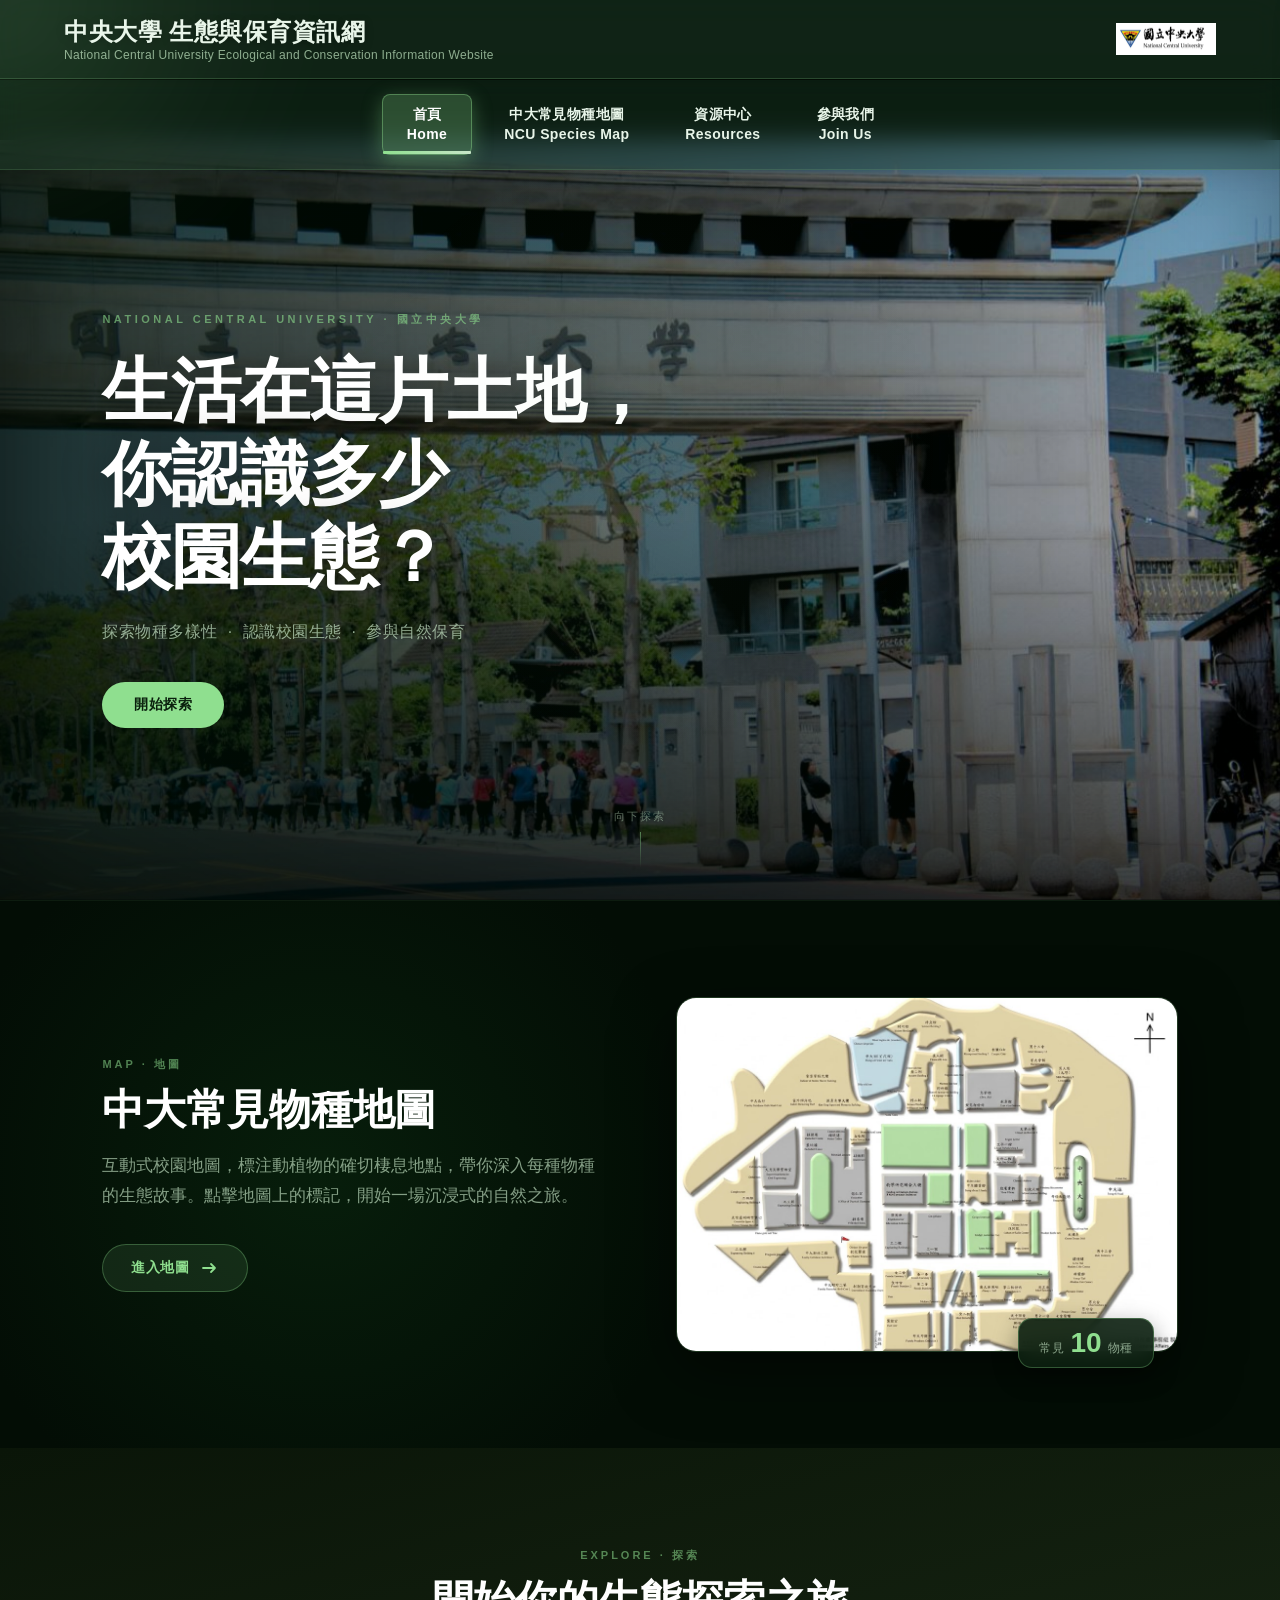
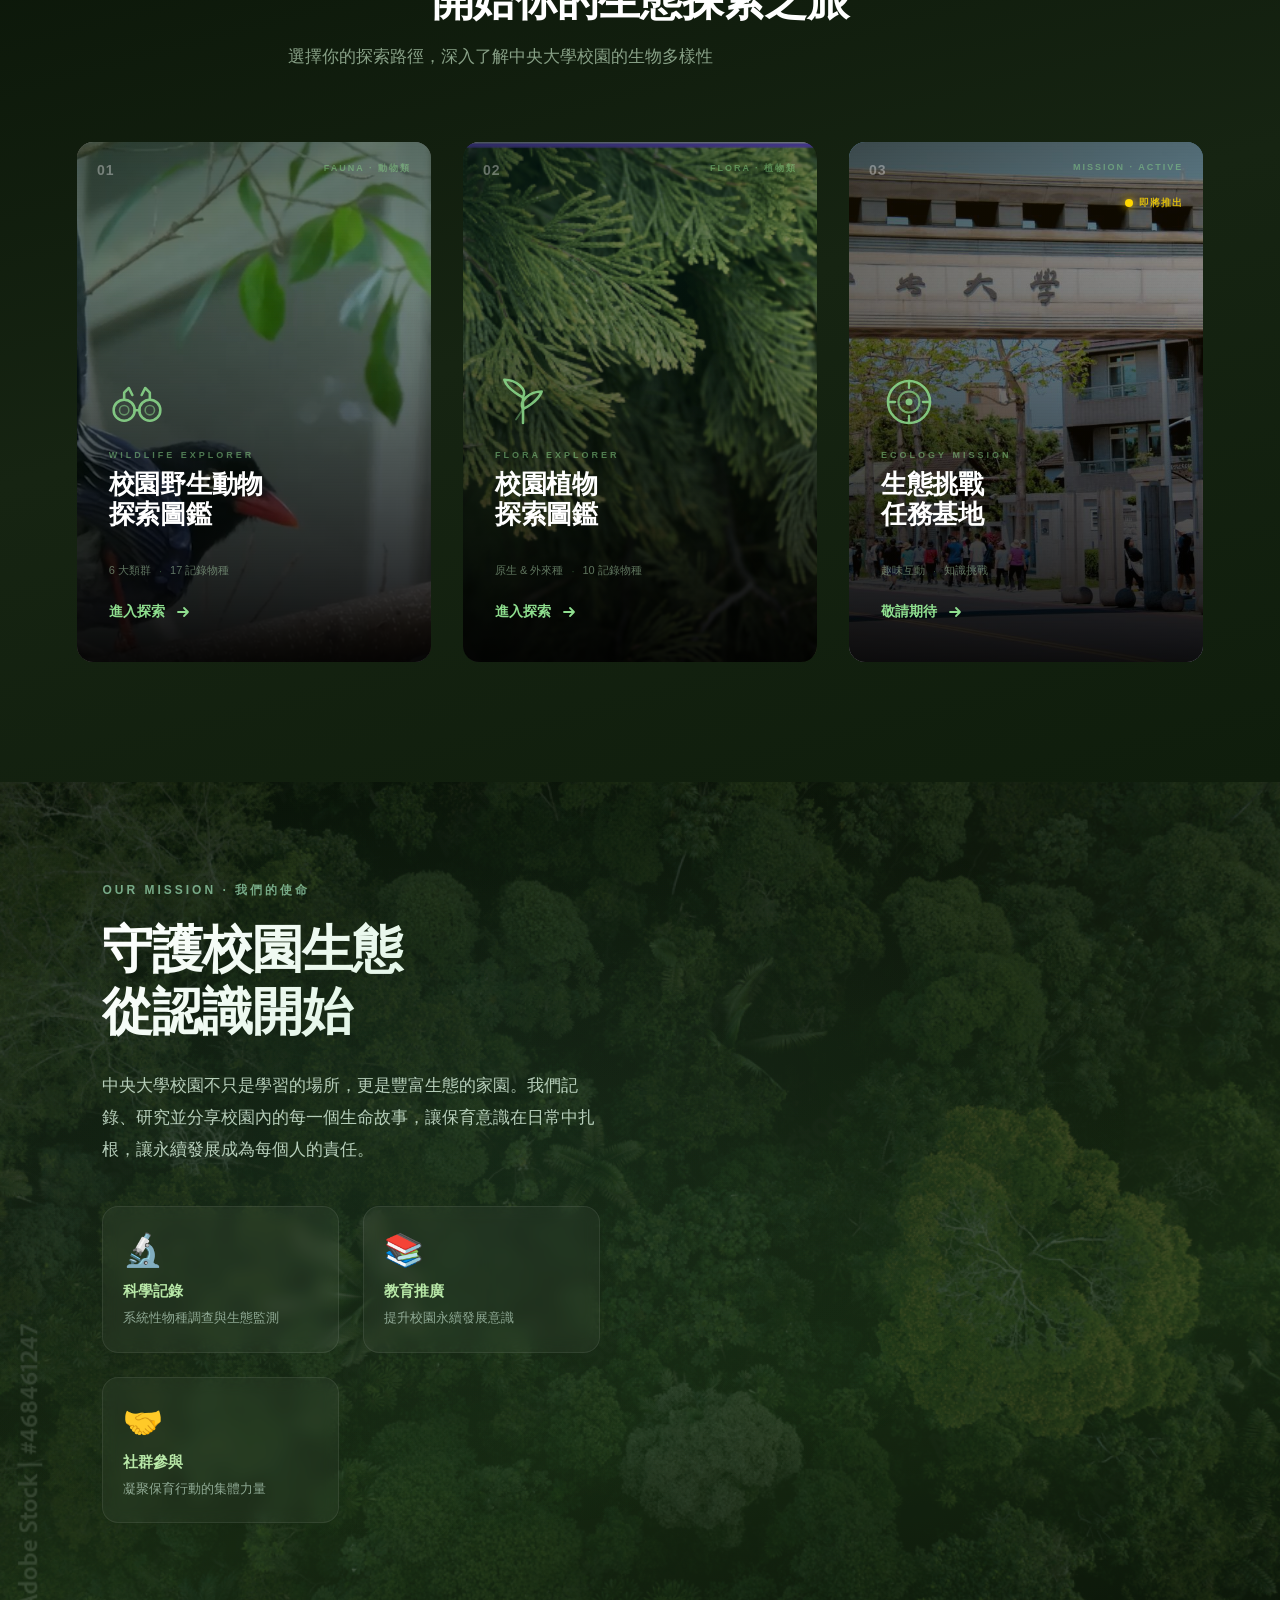
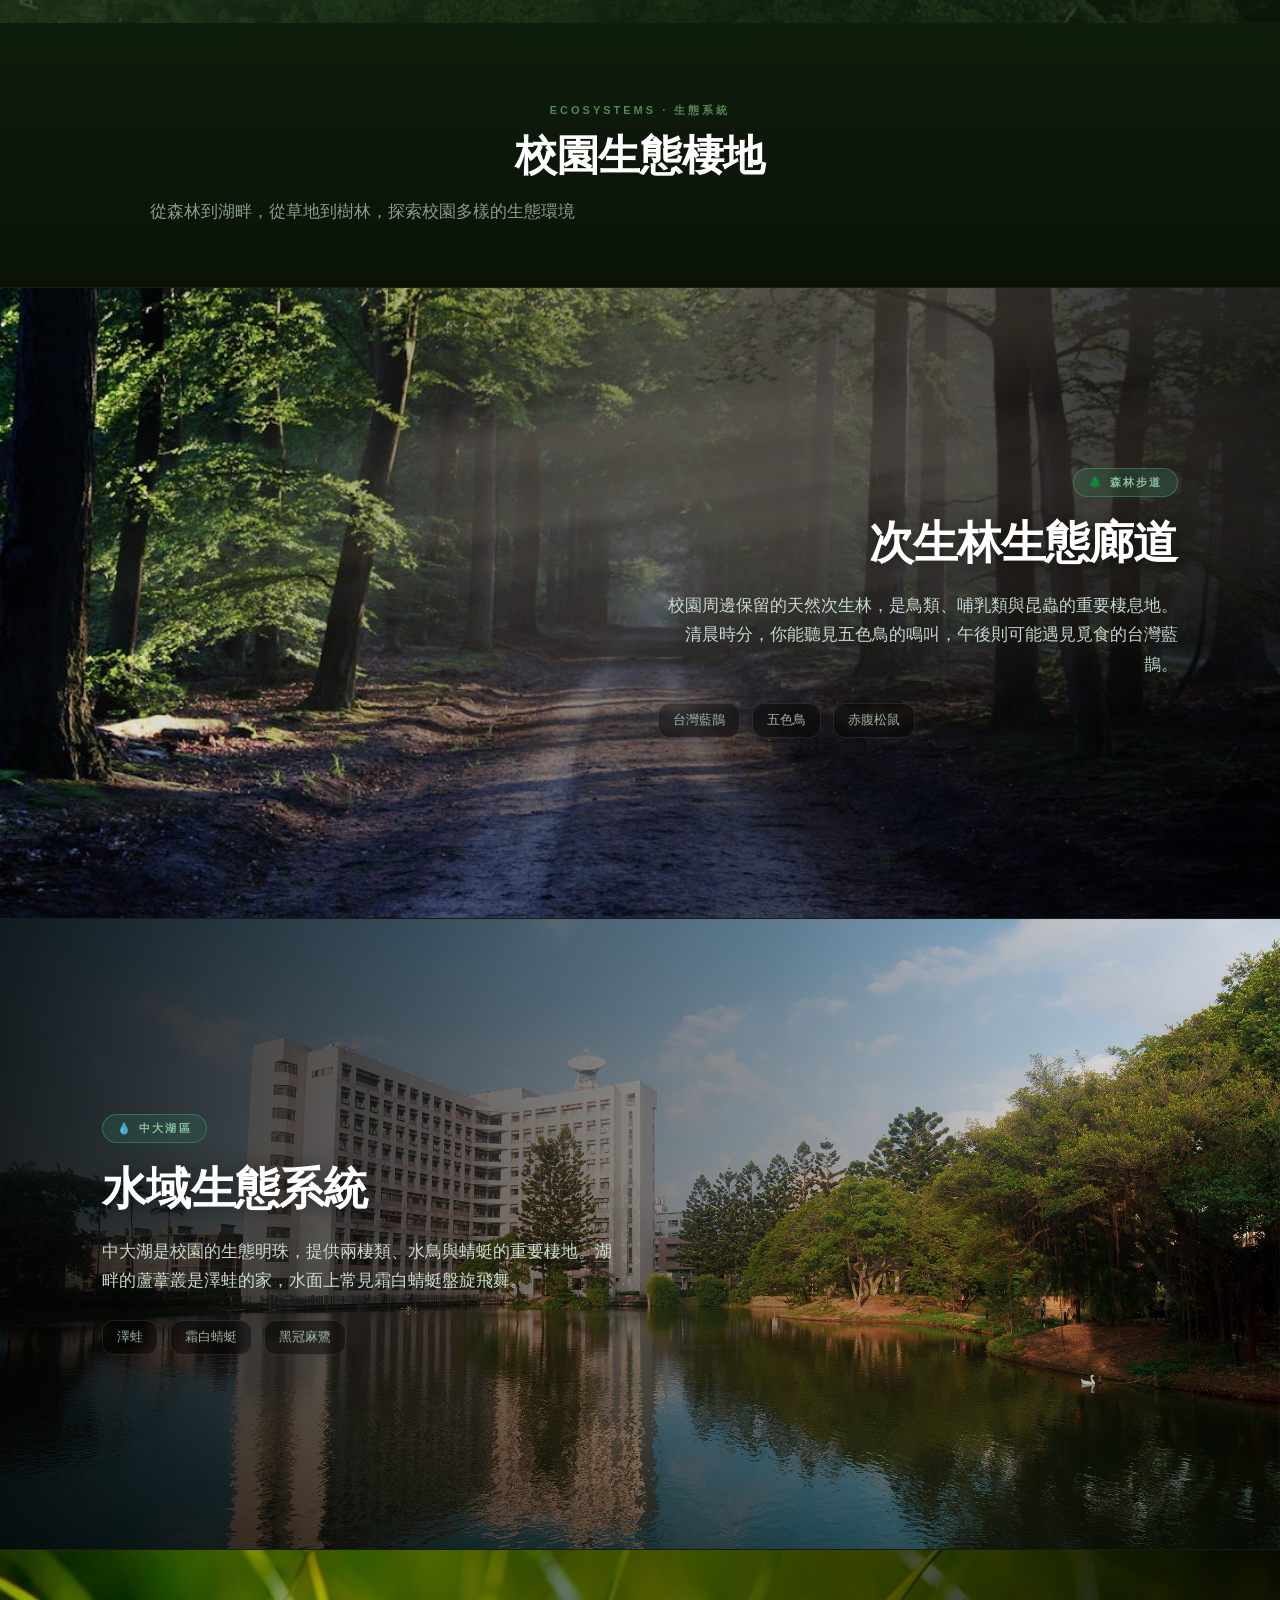
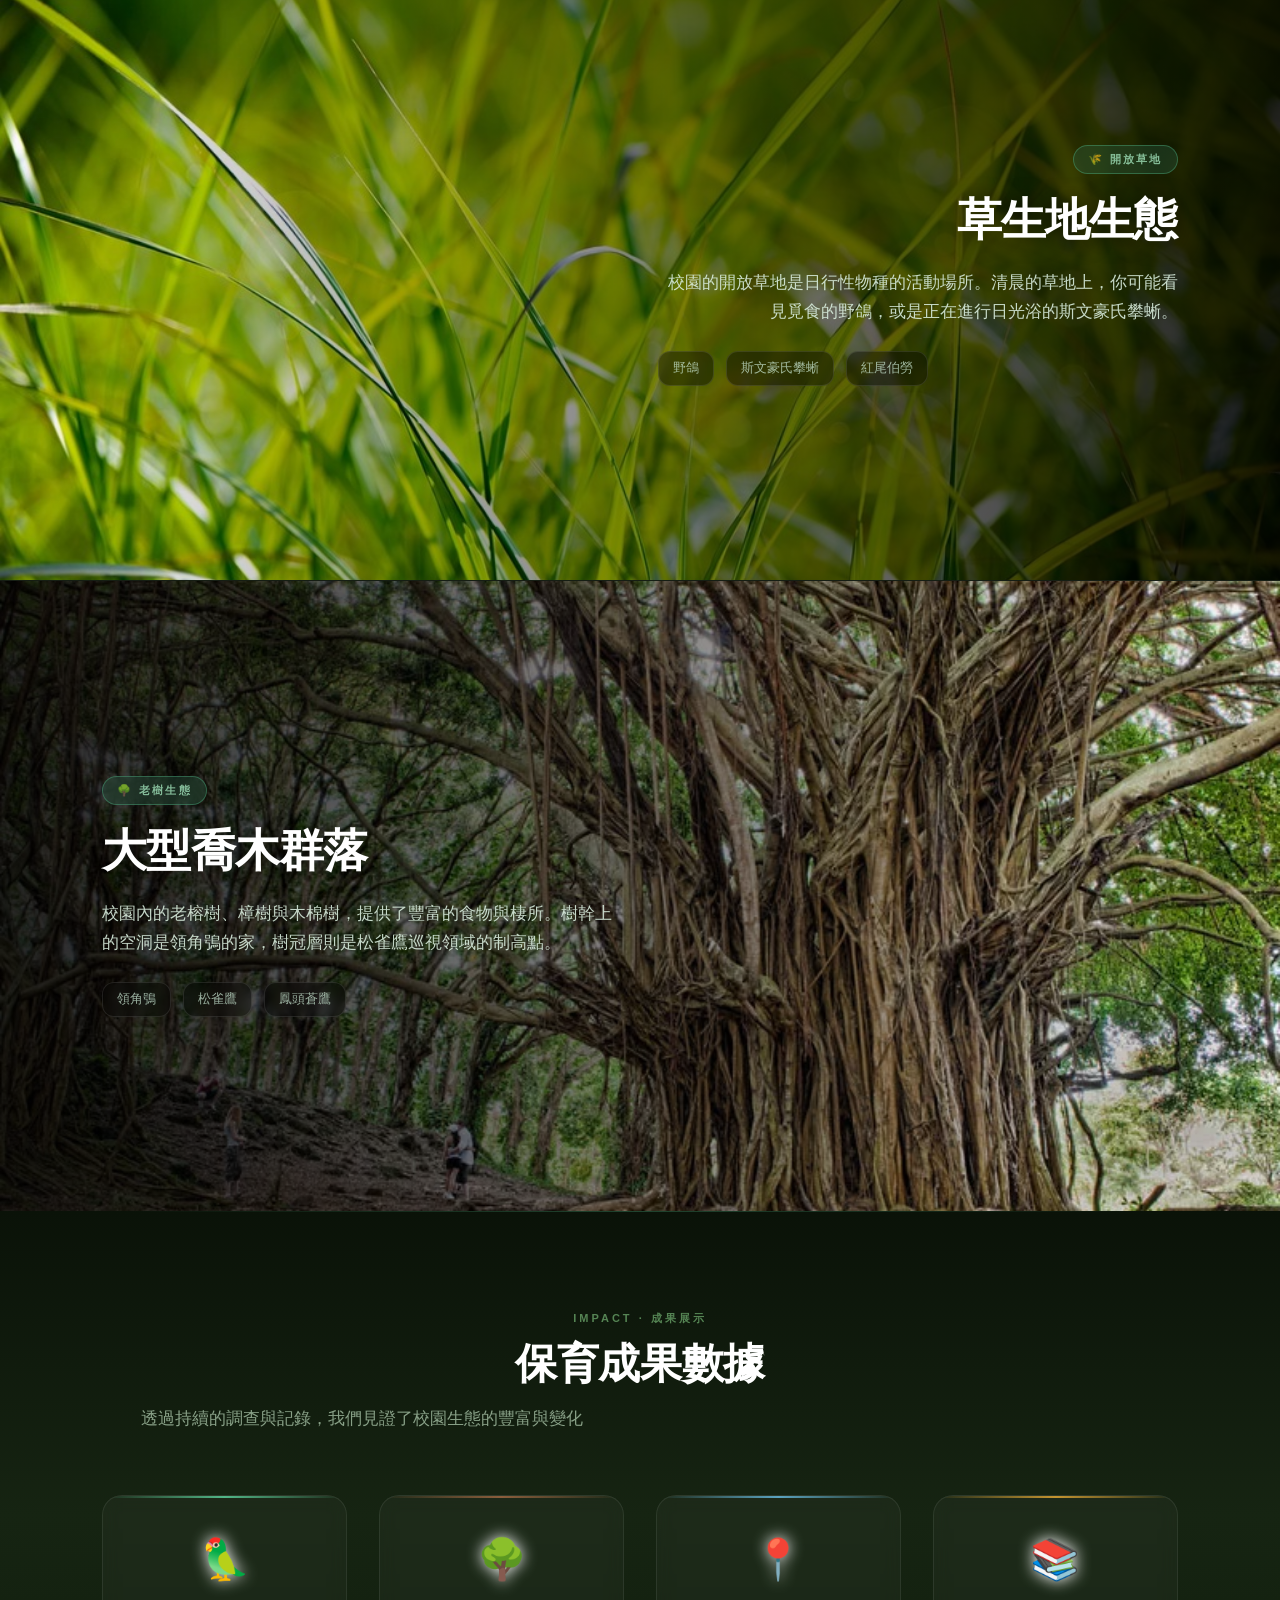
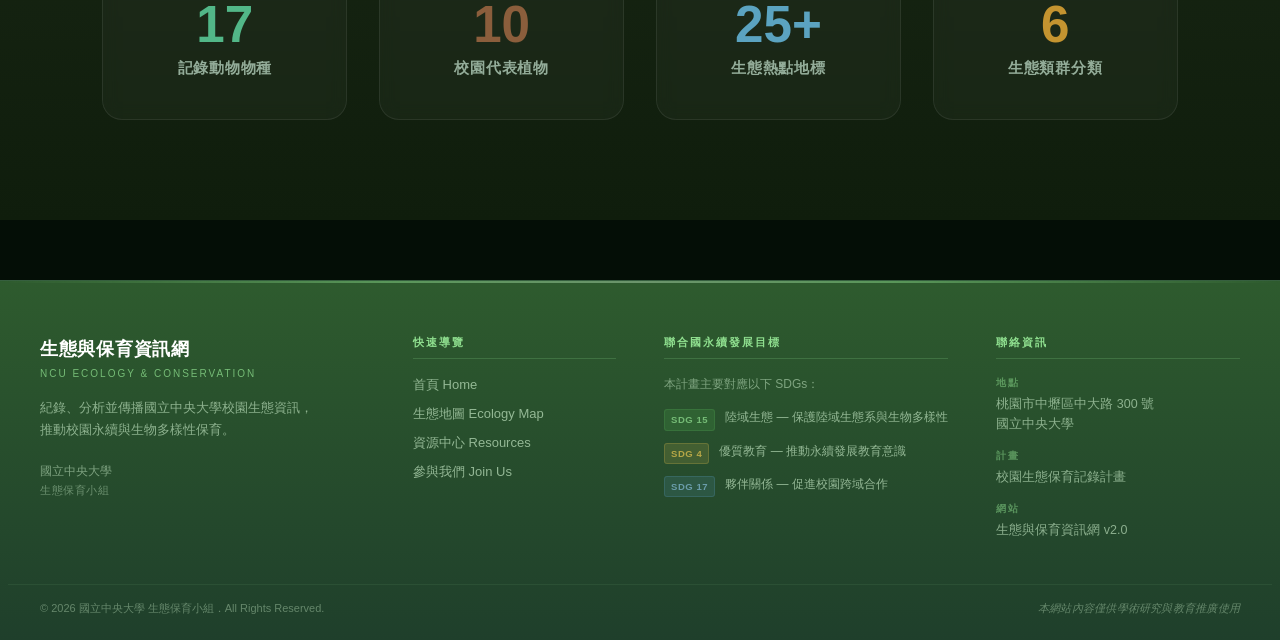
==== commit 1e072f76: "重新設計首頁：簡化導航、新增三大探索區塊、實作滑鼠光暈特效" ====
--- a/index.html
+++ b/index.html
@@ -10,13 +10,18 @@
     <link rel="stylesheet" href="css/hero.css">
     <link rel="stylesheet" href="css/home-sections.css">
     <link rel="stylesheet" href="css/cards.css">
+    <link rel="stylesheet" href="css/explore-cards.css">
     <link rel="stylesheet" href="css/map.css">
     <link rel="stylesheet" href="css/resources.css">
     <link rel="stylesheet" href="css/forms.css">
     <link rel="stylesheet" href="css/animations.css">
+    <link rel="stylesheet" href="css/mouse-spotlight.css">
 </head>
 
 <body>
+
+<!-- Mouse Spotlight Effect -->
+<div id="mouse-spotlight"></div>
 
 <!-- Loading Overlay — visible during initial page parse, fades out after DOMContentLoaded -->
 <div id="loadingOverlay" class="loading-overlay" role="status" aria-label="頁面載入中">
@@ -58,8 +63,7 @@
             <h1 class="hp-hero__headline">生活在這片土地，<br>你認識多少<br>校園生態？</h1>
             <p class="hp-hero__sub">探索物種多樣性 &nbsp;·&nbsp; 認識校園生態 &nbsp;·&nbsp; 參與自然保育</p>
             <div class="hp-hero__actions">
-                <a class="hp-btn hp-btn--primary" href="pages/wildlife-map.html">探索生態地圖</a>
-                <a class="hp-btn hp-btn--ghost" href="#" data-page="resources">了解資源中心</a>
+                <a class="hp-btn hp-btn--primary" href="#explore-section">開始探索</a>
             </div>
         </div>
         <div class="hp-hero__scroll-hint">
@@ -72,7 +76,7 @@
     <section class="hp-map-gateway">
         <div class="hp-map-gateway__inner">
             <div class="hp-map-gateway__text">
-                <span class="hp-section-label">EXPLORE · 探索</span>
+                <span class="hp-section-label">MAP · 地圖</span>
                 <h2 class="hp-section-title">中大常見物種地圖</h2>
                 <p class="hp-section-desc">互動式校園地圖，標注動植物的確切棲息地點，帶你深入每種物種的生態故事。點擊地圖上的標記，開始一場沉浸式的自然之旅。</p>
                 <a href="pages/wildlife-map.html" class="hp-map-cta">
@@ -98,131 +102,153 @@
         </div>
     </section>
 
-    <!-- ══ 3. SPECIES DISCOVERY ══ -->
-    <section class="hp-species">
-        <div class="hp-species__header">
-            <span class="hp-section-label">DISCOVER · 發現</span>
-            <h2 class="hp-section-title">校園常見物種</h2>
-            <p class="hp-section-desc">點擊物種卡片，了解其生態行為、棲地分布與保育現況</p>
-        </div>
-
-        <div class="hp-species__tabs" role="tablist">
-            <button class="hp-species-tab hp-species-tab--active" data-tab="animals" role="tab" aria-selected="true">
-                動物&ensp;<span class="hp-tab-label">FAUNA</span>
-            </button>
-            <button class="hp-species-tab" data-tab="plants" role="tab" aria-selected="false">
-                植物&ensp;<span class="hp-tab-label">FLORA</span>
-            </button>
-        </div>
-
-        <!-- Animals grid -->
-        <div class="hp-species__grid hp-species__grid--active" id="hp-grid-animals" role="tabpanel">
-            <article class="hp-sc scroll-reveal" data-species="magpie" tabindex="0" role="button">
-                <div class="hp-sc__img"><img src="assets/images/台灣藍鵲.jpg" alt="台灣藍鵲" loading="lazy"></div>
-                <div class="hp-sc__overlay"></div>
-                <div class="hp-sc__body">
-                    <span class="hp-sc__cat">BIRD · 鳥類</span>
-                    <h3 class="hp-sc__name">台灣藍鵲</h3>
-                    <p class="hp-sc__latin">Urocissa caerulea</p>
-                    <span class="hp-sc__cta">查看詳情</span>
-                </div>
+    <!-- ══ 3. EXPLORE SECTIONS ══ -->
+    <section class="hp-explore" id="explore-section">
+        <div class="hp-explore__header">
+            <span class="hp-section-label">EXPLORE · 探索</span>
+            <h2 class="hp-section-title">開始你的生態探索之旅</h2>
+            <p class="hp-section-desc">選擇你的探索路徑，深入了解中央大學校園的生物多樣性</p>
+        </div>
+
+        <div class="hp-explore__grid">
+            
+            <!-- Card 1: Wildlife Explorer -->
+            <article class="hp-explore-card hp-explore-card--wildlife scroll-reveal" tabindex="0" role="button"
+                     onclick="location.href='pages/animals.html'"
+                     onkeydown="if(event.key==='Enter'||event.key===' '){event.preventDefault();location.href='pages/animals.html';}">
+                <div class="hp-explore-card__bg">
+                    <img src="assets/images/台灣藍鵲.jpg" alt="校園野生動物" loading="lazy">
+                    <div class="hp-explore-card__bg-tint hp-explore-card__bg-tint--wildlife"></div>
+                </div>
+                <div class="hp-explore-card__scan"></div>
+                <div class="hp-explore-card__corners">
+                    <span class="hp-corner hp-corner--tl"></span>
+                    <span class="hp-corner hp-corner--tr"></span>
+                    <span class="hp-corner hp-corner--bl"></span>
+                    <span class="hp-corner hp-corner--br"></span>
+                </div>
+                <div class="hp-explore-card__num">01</div>
+                <div class="hp-explore-card__coord">FAUNA · 動物類</div>
+                <div class="hp-explore-card__overlay"></div>
+                <div class="hp-explore-card__content">
+                    <div class="hp-explore-card__icon">
+                        <svg viewBox="0 0 48 48" fill="none" xmlns="http://www.w3.org/2000/svg">
+                            <circle cx="13" cy="31" r="9" stroke="currentColor" stroke-width="2.2"/>
+                            <circle cx="35" cy="31" r="9" stroke="currentColor" stroke-width="2.2"/>
+                            <path d="M22 31h4" stroke="currentColor" stroke-width="2.2" stroke-linecap="round"/>
+                            <path d="M13 22V16l4-4 3 6" stroke="currentColor" stroke-width="2.2" stroke-linecap="round" stroke-linejoin="round"/>
+                            <path d="M35 22V16l-4-4-3 6" stroke="currentColor" stroke-width="2.2" stroke-linecap="round" stroke-linejoin="round"/>
+                            <circle cx="13" cy="31" r="4" stroke="currentColor" stroke-width="1.4" opacity="0.6"/>
+                            <circle cx="35" cy="31" r="4" stroke="currentColor" stroke-width="1.4" opacity="0.6"/>
+                        </svg>
+                    </div>
+                    <div class="hp-explore-card__tag">WILDLIFE EXPLORER</div>
+                    <h3 class="hp-explore-card__title">校園野生動物<br>探索圖鑑</h3>
+                    <p class="hp-explore-card__desc">穿越森林、湖畔與草地，追蹤中央大學記錄在案的五大動物類群。每個物種都是一個等待解鎖的生態故事。</p>
+                    <div class="hp-explore-card__meta">
+                        <span>6 大類群</span>
+                        <span class="hp-dot">·</span>
+                        <span>17 記錄物種</span>
+                    </div>
+                    <div class="hp-explore-card__cta">
+                        <span class="hp-explore-card__cta-text">進入探索</span>
+                        <svg width="20" height="20" viewBox="0 0 20 20" fill="none"><path d="M5 10h10M11 6l4 4-4 4" stroke="currentColor" stroke-width="1.8" stroke-linecap="round" stroke-linejoin="round"/></svg>
+                    </div>
+                </div>
+                <div class="hp-explore-card__glow hp-explore-card__glow--green"></div>
             </article>
-            <article class="hp-sc scroll-reveal" data-species="squirrel" tabindex="0" role="button">
-                <div class="hp-sc__img"><img src="assets/images/赤腹松鼠.jpg" alt="赤腹松鼠" loading="lazy"></div>
-                <div class="hp-sc__overlay"></div>
-                <div class="hp-sc__body">
-                    <span class="hp-sc__cat">MAMMAL · 哺乳類</span>
-                    <h3 class="hp-sc__name">赤腹松鼠</h3>
-                    <p class="hp-sc__latin">Callosciurus erythraeus</p>
-                    <span class="hp-sc__cta">查看詳情</span>
-                </div>
+
+            <!-- Card 2: Flora Explorer -->
+            <article class="hp-explore-card hp-explore-card--flora scroll-reveal" tabindex="0" role="button"
+                     onclick="location.href='pages/plants.html'"
+                     onkeydown="if(event.key==='Enter'||event.key===' '){event.preventDefault();location.href='pages/plants.html';}">
+                <div class="hp-explore-card__bg">
+                    <img src="assets/images/台灣肖楠.jpg" alt="校園植物" loading="lazy">
+                    <div class="hp-explore-card__bg-tint hp-explore-card__bg-tint--flora"></div>
+                </div>
+                <div class="hp-explore-card__scan"></div>
+                <div class="hp-explore-card__corners">
+                    <span class="hp-corner hp-corner--tl"></span>
+                    <span class="hp-corner hp-corner--tr"></span>
+                    <span class="hp-corner hp-corner--bl"></span>
+                    <span class="hp-corner hp-corner--br"></span>
+                </div>
+                <div class="hp-explore-card__num">02</div>
+                <div class="hp-explore-card__coord">FLORA · 植物類</div>
+                <div class="hp-explore-card__overlay"></div>
+                <div class="hp-explore-card__content">
+                    <div class="hp-explore-card__icon">
+                        <svg viewBox="0 0 48 48" fill="none" xmlns="http://www.w3.org/2000/svg">
+                            <path d="M24 42V20" stroke="currentColor" stroke-width="2.2" stroke-linecap="round"/>
+                            <path d="M24 20C24 20 11 14 8 5c10 0 20 8 16 15z" stroke="currentColor" stroke-width="2.2" stroke-linecap="round" stroke-linejoin="round"/>
+                            <path d="M24 30C24 30 37 24 40 15c-10 0-20 8-16 15z" stroke="currentColor" stroke-width="2.2" stroke-linecap="round" stroke-linejoin="round"/>
+                            <path d="M18 39c2-3 4-6 6-9" stroke="currentColor" stroke-width="1.6" stroke-linecap="round" opacity="0.5"/>
+                        </svg>
+                    </div>
+                    <div class="hp-explore-card__tag">FLORA EXPLORER</div>
+                    <h3 class="hp-explore-card__title">校園植物<br>探索圖鑑</h3>
+                    <p class="hp-explore-card__desc">從高聳的台灣肖楠到嬌豔的山櫻花，解讀每一片葉脈背後的生態密碼。沉靜而深刻的植物世界等待你的到來。</p>
+                    <div class="hp-explore-card__meta">
+                        <span>原生 &amp; 外來種</span>
+                        <span class="hp-dot">·</span>
+                        <span>10 記錄物種</span>
+                    </div>
+                    <div class="hp-explore-card__cta">
+                        <span class="hp-explore-card__cta-text">進入探索</span>
+                        <svg width="20" height="20" viewBox="0 0 20 20" fill="none"><path d="M5 10h10M11 6l4 4-4 4" stroke="currentColor" stroke-width="1.8" stroke-linecap="round" stroke-linejoin="round"/></svg>
+                    </div>
+                </div>
+                <div class="hp-explore-card__glow hp-explore-card__glow--teal"></div>
             </article>
-            <article class="hp-sc scroll-reveal" data-species="lizard" tabindex="0" role="button">
-                <div class="hp-sc__img"><img src="assets/images/斯文豪氏攀蜥.jpg" alt="斯文豪氏攀蜥" loading="lazy"></div>
-                <div class="hp-sc__overlay"></div>
-                <div class="hp-sc__body">
-                    <span class="hp-sc__cat">REPTILE · 爬行類</span>
-                    <h3 class="hp-sc__name">斯文豪氏攀蜥</h3>
-                    <p class="hp-sc__latin">Japalura swinhonis</p>
-                    <span class="hp-sc__cta">查看詳情</span>
-                </div>
+
+            <!-- Card 3: Mission Challenge -->
+            <article class="hp-explore-card hp-explore-card--mission scroll-reveal" tabindex="0" role="button"
+                     onclick="alert('生態挑戰任務基地即將推出！敬請期待 🎮')"
+                     onkeydown="if(event.key==='Enter'||event.key===' '){event.preventDefault();alert('生態挑戰任務基地即將推出！敬請期待 🎮');}">
+                <div class="hp-explore-card__bg">
+                    <img src="assets/images/ncu.jpg" alt="生態挑戰" loading="lazy">
+                    <div class="hp-explore-card__bg-tint hp-explore-card__bg-tint--mission"></div>
+                </div>
+                <div class="hp-explore-card__scan"></div>
+                <div class="hp-explore-card__corners">
+                    <span class="hp-corner hp-corner--tl"></span>
+                    <span class="hp-corner hp-corner--tr"></span>
+                    <span class="hp-corner hp-corner--bl"></span>
+                    <span class="hp-corner hp-corner--br"></span>
+                </div>
+                <div class="hp-explore-card__num">03</div>
+                <div class="hp-explore-card__coord">MISSION · ACTIVE</div>
+                <div class="hp-explore-card__mission-badge">
+                    <span class="hp-mission-pulse"></span>
+                    <span class="hp-mission-label">即將推出</span>
+                </div>
+                <div class="hp-explore-card__overlay"></div>
+                <div class="hp-explore-card__content">
+                    <div class="hp-explore-card__icon">
+                        <svg viewBox="0 0 48 48" fill="none" xmlns="http://www.w3.org/2000/svg">
+                            <circle cx="24" cy="24" r="18" stroke="currentColor" stroke-width="2.2"/>
+                            <circle cx="24" cy="24" r="9" stroke="currentColor" stroke-width="1.8" opacity="0.8"/>
+                            <circle cx="24" cy="24" r="3" fill="currentColor"/>
+                            <path d="M24 6v6M24 36v6M6 24h6M36 24h6" stroke="currentColor" stroke-width="2" stroke-linecap="round"/>
+                        </svg>
+                    </div>
+                    <div class="hp-explore-card__tag">ECOLOGY MISSION</div>
+                    <h3 class="hp-explore-card__title">生態挑戰<br>任務基地</h3>
+                    <p class="hp-explore-card__desc">接受任務指令，辨識物種、解開生態謎題、挑戰食物鏈知識。每一關都是一次真實的保育行動體驗。</p>
+                    <div class="hp-explore-card__meta">
+                        <span>趣味互動</span>
+                        <span class="hp-dot">·</span>
+                        <span>知識挑戰</span>
+                    </div>
+                    <div class="hp-explore-card__cta">
+                        <span class="hp-explore-card__cta-text">敬請期待</span>
+                        <svg width="20" height="20" viewBox="0 0 20 20" fill="none"><path d="M5 10h10M11 6l4 4-4 4" stroke="currentColor" stroke-width="1.8" stroke-linecap="round" stroke-linejoin="round"/></svg>
+                    </div>
+                </div>
+                <div class="hp-explore-card__glow hp-explore-card__glow--gold"></div>
             </article>
-            <article class="hp-sc scroll-reveal" data-species="frog" tabindex="0" role="button">
-                <div class="hp-sc__img"><img src="assets/images/澤蛙.jpg" alt="澤蛙" loading="lazy"></div>
-                <div class="hp-sc__overlay"></div>
-                <div class="hp-sc__body">
-                    <span class="hp-sc__cat">AMPHIBIAN · 兩棲類</span>
-                    <h3 class="hp-sc__name">澤蛙</h3>
-                    <p class="hp-sc__latin">Fejervarya multistriata</p>
-                    <span class="hp-sc__cta">查看詳情</span>
-                </div>
-            </article>
-            <article class="hp-sc scroll-reveal" data-species="dragonfly" tabindex="0" role="button">
-                <div class="hp-sc__img"><img src="assets/images/霜白蜻蜓.jpg" alt="霜白蜻蜓" loading="lazy"></div>
-                <div class="hp-sc__overlay"></div>
-                <div class="hp-sc__body">
-                    <span class="hp-sc__cat">INSECT · 昆蟲</span>
-                    <h3 class="hp-sc__name">霜白蜻蜓</h3>
-                    <p class="hp-sc__latin">Orthetrum poecilops</p>
-                    <span class="hp-sc__cta">查看詳情</span>
-                </div>
-            </article>
-        </div>
-
-        <!-- Plants grid (hidden by default) -->
-        <div class="hp-species__grid" id="hp-grid-plants" role="tabpanel">
-            <article class="hp-sc scroll-reveal" data-species="cedar" tabindex="0" role="button">
-                <div class="hp-sc__img"><img src="assets/images/台灣肖楠.jpg" alt="台灣肖楠" loading="lazy"></div>
-                <div class="hp-sc__overlay"></div>
-                <div class="hp-sc__body">
-                    <span class="hp-sc__cat">CONIFER · 針葉樹</span>
-                    <h3 class="hp-sc__name">台灣肖楠</h3>
-                    <p class="hp-sc__latin">Calocedrus formosana</p>
-                    <span class="hp-sc__cta">查看詳情</span>
-                </div>
-            </article>
-            <article class="hp-sc scroll-reveal" data-species="juniper" tabindex="0" role="button">
-                <div class="hp-sc__img"><img src="assets/images/龍柏.jpg" alt="龍柏" loading="lazy"></div>
-                <div class="hp-sc__overlay"></div>
-                <div class="hp-sc__body">
-                    <span class="hp-sc__cat">CONIFER · 針葉樹</span>
-                    <h3 class="hp-sc__name">龍柏</h3>
-                    <p class="hp-sc__latin">Juniperus chinensis</p>
-                    <span class="hp-sc__cta">查看詳情</span>
-                </div>
-            </article>
-            <article class="hp-sc scroll-reveal" data-species="paperbark" tabindex="0" role="button">
-                <div class="hp-sc__img"><img src="assets/images/白千層.jpg" alt="白千層" loading="lazy"></div>
-                <div class="hp-sc__overlay"></div>
-                <div class="hp-sc__body">
-                    <span class="hp-sc__cat">TREE · 闊葉樹</span>
-                    <h3 class="hp-sc__name">白千層</h3>
-                    <p class="hp-sc__latin">Melaleuca leucadendra</p>
-                    <span class="hp-sc__cta">查看詳情</span>
-                </div>
-            </article>
-            <article class="hp-sc scroll-reveal" data-species="acacia" tabindex="0" role="button">
-                <div class="hp-sc__img"><img src="assets/images/相思樹.jpg" alt="相思樹" loading="lazy"></div>
-                <div class="hp-sc__overlay"></div>
-                <div class="hp-sc__body">
-                    <span class="hp-sc__cat">TREE · 闊葉樹</span>
-                    <h3 class="hp-sc__name">相思樹</h3>
-                    <p class="hp-sc__latin">Acacia confusa</p>
-                    <span class="hp-sc__cta">查看詳情</span>
-                </div>
-            </article>
-            <article class="hp-sc scroll-reveal" data-species="cherry" tabindex="0" role="button">
-                <div class="hp-sc__img"><img src="assets/images/山櫻花.jpg" alt="山櫻花" loading="lazy"></div>
-                <div class="hp-sc__overlay"></div>
-                <div class="hp-sc__body">
-                    <span class="hp-sc__cat">TREE · 闊葉樹</span>
-                    <h3 class="hp-sc__name">山櫻花</h3>
-                    <p class="hp-sc__latin">Prunus campanulata</p>
-                    <span class="hp-sc__cta">查看詳情</span>
-                </div>
-            </article>
-        </div>
-
+
+        </div>
     </section>
 
     <!-- ══ 4. MISSION STATEMENT ══ -->
@@ -375,22 +401,6 @@
         </div>
     </section>
 
-    <!-- ══ 7. CALL TO ACTION ══ -->
-    <section class="hp-cta">
-        <div class="hp-cta__bg">
-            <img src="assets/images/background/campus-lawn.jpg" alt="Campus" loading="lazy">
-        </div>
-        <div class="hp-cta__content">
-            <h2 class="hp-cta__title">一起守護<br>校園生態</h2>
-            <p class="hp-cta__desc">
-                無論你是學生、教職員或訪客，都可以成為校園生態守護者。從認識物種開始，從參與觀察開始，讓我們一起為永續校園盡一份心力。
-            </p>
-            <div class="hp-cta__buttons">
-                <a href="pages/wildlife-map.html" class="hp-btn hp-btn--primary">探索生態地圖</a>
-                <a href="#" data-page="join" class="hp-btn hp-btn--ghost">參與我們的行動</a>
-            </div>
-        </div>
-    </section>
 
 </div>
 
@@ -995,6 +1005,7 @@
 <script src="js/resources.js"></script>
 <script src="js/form.js"></script>
 <script src="js/animations.js"></script>
+<script src="js/mouse-spotlight.js"></script>
 
 <!-- Application Initialization -->
 <script src="js/main.js"></script>
--- a/css/explore-cards.css
+++ b/css/explore-cards.css
@@ -0,0 +1,451 @@
+/* ================================================
+   Homepage Explore Cards — Exploration Gateway
+   ================================================
+   Components:
+   - .hp-explore                   : Section wrapper
+   - .hp-explore__grid             : Card grid layout
+   - .hp-explore-card              : Individual exploration card
+   - .hp-explore-card--wildlife/flora/mission : Card themes
+   - Card components (bg, scan, corners, etc.)
+   ================================================ */
+
+/* ── Section variables ── */
+:root {
+    --explore-green:  #8fdf8f;
+    --explore-teal:   #4dd9c0;
+    --explore-gold:   #ffd700;
+}
+
+/* ════════════════════════════════════
+   EXPLORE SECTION
+   ════════════════════════════════════ */
+.hp-explore {
+    padding: 100px 6% 120px;
+    background: linear-gradient(165deg, #0a1508 0%, #162412 50%, #0f1d0c 100%);
+    position: relative;
+    z-index: 1;
+}
+
+.hp-explore__header {
+    text-align: center;
+    max-width: 800px;
+    margin: 0 auto 70px;
+}
+
+/* ════════════════════════════════════
+   CARD GRID
+   ════════════════════════════════════ */
+.hp-explore__grid {
+    display: grid;
+    grid-template-columns: repeat(auto-fit, minmax(340px, 1fr));
+    gap: 32px;
+    max-width: 1400px;
+    margin: 0 auto;
+}
+
+/* ════════════════════════════════════
+   INDIVIDUAL CARD
+   ════════════════════════════════════ */
+.hp-explore-card {
+    position: relative;
+    overflow: hidden;
+    cursor: pointer;
+    outline: none;
+    background: #040c06;
+    border-radius: 16px;
+    min-height: 520px;
+    display: flex;
+    align-items: flex-end;
+    transition: transform 0.4s cubic-bezier(0.16, 1, 0.3, 1),
+                box-shadow 0.4s ease;
+}
+
+.hp-explore-card:hover {
+    transform: translateY(-8px) scale(1.02);
+    box-shadow: 0 24px 60px rgba(0, 0, 0, 0.6),
+                0 0 0 1px rgba(143, 223, 143, 0.15);
+}
+
+.hp-explore-card:focus-visible {
+    box-shadow: 0 0 0 3px rgba(143, 223, 143, 0.5);
+}
+
+/* ── Background: photo + color tint ── */
+.hp-explore-card__bg {
+    position: absolute;
+    inset: 0;
+    z-index: 0;
+    overflow: hidden;
+}
+
+.hp-explore-card__bg img {
+    width: 100%;
+    height: 100%;
+    object-fit: cover;
+    object-position: center 30%;
+    transition: transform 0.8s cubic-bezier(0.16, 1, 0.3, 1),
+                filter 0.8s ease;
+}
+
+.hp-explore-card:hover .hp-explore-card__bg img {
+    transform: scale(1.12);
+    filter: brightness(1.15) saturate(1.3) contrast(1.05);
+}
+
+/* Color tint overlays */
+.hp-explore-card__bg-tint {
+    position: absolute;
+    inset: 0;
+    transition: opacity 0.5s ease;
+}
+
+.hp-explore-card__bg-tint--wildlife {
+    background: linear-gradient(155deg,
+        rgba(0, 28, 10, 0.65) 0%,
+        rgba(0, 50, 20, 0.25) 60%,
+        transparent 100%);
+}
+
+.hp-explore-card__bg-tint--flora {
+    background: linear-gradient(155deg,
+        rgba(0, 22, 20, 0.65) 0%,
+        rgba(0, 42, 36, 0.25) 60%,
+        transparent 100%);
+}
+
+.hp-explore-card__bg-tint--mission {
+    background: linear-gradient(155deg,
+        rgba(22, 15, 0, 0.7) 0%,
+        rgba(42, 28, 0, 0.3) 60%,
+        transparent 100%);
+}
+
+/* ── Scan-line texture ── */
+.hp-explore-card__scan {
+    position: absolute;
+    inset: 0;
+    z-index: 1;
+    background: repeating-linear-gradient(
+        0deg,
+        transparent,
+        transparent 2px,
+        rgba(0, 0, 0, 0.12) 3px);
+    opacity: 0.2;
+    pointer-events: none;
+}
+
+/* ── Animated corner brackets ── */
+.hp-explore-card__corners {
+    position: absolute;
+    inset: 0;
+    z-index: 2;
+    pointer-events: none;
+}
+
+.hp-corner {
+    position: absolute;
+    width: 24px;
+    height: 24px;
+    opacity: 0;
+    transition: opacity 0.4s ease, width 0.4s ease, height 0.4s ease;
+}
+
+.hp-explore-card:hover .hp-corner {
+    opacity: 0.5;
+    width: 32px;
+    height: 32px;
+}
+
+.hp-corner--tl {
+    top: 14px;
+    left: 14px;
+    border-top: 2px solid var(--explore-green);
+    border-left: 2px solid var(--explore-green);
+}
+.hp-corner--tr {
+    top: 14px;
+    right: 14px;
+    border-top: 2px solid var(--explore-green);
+    border-right: 2px solid var(--explore-green);
+}
+.hp-corner--bl {
+    bottom: 14px;
+    left: 14px;
+    border-bottom: 2px solid var(--explore-green);
+    border-left: 2px solid var(--explore-green);
+}
+.hp-corner--br {
+    bottom: 14px;
+    right: 14px;
+    border-bottom: 2px solid var(--explore-green);
+    border-right: 2px solid var(--explore-green);
+}
+
+/* ── Card number badge ── */
+.hp-explore-card__num {
+    position: absolute;
+    top: 20px;
+    left: 20px;
+    z-index: 3;
+    font-size: 14px;
+    font-weight: 800;
+    color: rgba(255, 255, 255, 0.35);
+    letter-spacing: 1px;
+    pointer-events: none;
+    transition: color 0.4s ease;
+}
+
+.hp-explore-card:hover .hp-explore-card__num {
+    color: rgba(255, 255, 255, 0.6);
+}
+
+/* ── Category coordinate badge ── */
+.hp-explore-card__coord {
+    position: absolute;
+    top: 20px;
+    right: 20px;
+    z-index: 3;
+    font-size: 9px;
+    font-weight: 700;
+    letter-spacing: 2px;
+    text-transform: uppercase;
+    color: rgba(143, 223, 143, 0.45);
+    pointer-events: none;
+    transition: color 0.4s ease;
+}
+
+.hp-explore-card:hover .hp-explore-card__coord {
+    color: rgba(143, 223, 143, 0.7);
+}
+
+/* ── Mission badge (for challenge card) ── */
+.hp-explore-card__mission-badge {
+    position: absolute;
+    top: 54px;
+    right: 20px;
+    z-index: 3;
+    display: flex;
+    align-items: center;
+    gap: 6px;
+    pointer-events: none;
+}
+
+.hp-mission-pulse {
+    width: 8px;
+    height: 8px;
+    border-radius: 50%;
+    background: var(--explore-gold);
+    box-shadow: 0 0 10px var(--explore-gold);
+    animation: missionPulse 2s ease-in-out infinite;
+}
+
+@keyframes missionPulse {
+    0%, 100% { opacity: 1; transform: scale(1); }
+    50% { opacity: 0.5; transform: scale(1.3); }
+}
+
+.hp-mission-label {
+    font-size: 10px;
+    font-weight: 600;
+    letter-spacing: 1px;
+    color: rgba(255, 215, 0, 0.8);
+}
+
+/* ── Overlay gradient ── */
+.hp-explore-card__overlay {
+    position: absolute;
+    inset: 0;
+    z-index: 1;
+    background: linear-gradient(
+        to top,
+        rgba(0, 0, 0, 0.92) 0%,
+        rgba(0, 0, 0, 0.5) 40%,
+        transparent 75%);
+    transition: background 0.5s ease;
+}
+
+.hp-explore-card:hover .hp-explore-card__overlay {
+    background: linear-gradient(
+        to top,
+        rgba(0, 0, 0, 0.85) 0%,
+        rgba(0, 0, 0, 0.35) 40%,
+        transparent 75%);
+}
+
+/* ════════════════════════════════════
+   CARD CONTENT
+   ════════════════════════════════════ */
+.hp-explore-card__content {
+    position: relative;
+    z-index: 3;
+    padding: 36px 32px 40px;
+    width: 100%;
+}
+
+/* Icon */
+.hp-explore-card__icon {
+    width: 56px;
+    height: 56px;
+    margin-bottom: 20px;
+    color: var(--explore-green);
+    opacity: 0.85;
+    transition: transform 0.4s ease, opacity 0.4s ease;
+}
+
+.hp-explore-card:hover .hp-explore-card__icon {
+    transform: translateY(-4px) scale(1.08);
+    opacity: 1;
+}
+
+/* Tag */
+.hp-explore-card__tag {
+    display: block;
+    font-size: 9px;
+    font-weight: 700;
+    letter-spacing: 3px;
+    text-transform: uppercase;
+    color: rgba(143, 223, 143, 0.5);
+    margin-bottom: 10px;
+}
+
+/* Title */
+.hp-explore-card__title {
+    font-size: clamp(22px, 2vw, 28px);
+    font-weight: 800;
+    color: #fff;
+    line-height: 1.15;
+    margin: 0 0 16px;
+    letter-spacing: -0.3px;
+}
+
+/* Description */
+.hp-explore-card__desc {
+    font-size: 14px;
+    line-height: 1.7;
+    color: rgba(220, 240, 220, 0.65);
+    margin: 0 0 18px;
+    max-height: 0;
+    overflow: hidden;
+    opacity: 0;
+    transition: max-height 0.5s ease, opacity 0.5s ease, margin 0.5s ease;
+}
+
+.hp-explore-card:hover .hp-explore-card__desc {
+    max-height: 200px;
+    opacity: 1;
+    margin-bottom: 18px;
+}
+
+/* Meta info */
+.hp-explore-card__meta {
+    display: flex;
+    align-items: center;
+    gap: 8px;
+    font-size: 11px;
+    color: rgba(180, 220, 180, 0.5);
+    margin-bottom: 24px;
+    flex-wrap: wrap;
+}
+
+.hp-dot {
+    color: rgba(143, 223, 143, 0.3);
+}
+
+/* CTA */
+.hp-explore-card__cta {
+    display: inline-flex;
+    align-items: center;
+    gap: 8px;
+    color: var(--explore-green);
+    font-size: 14px;
+    font-weight: 600;
+    transition: gap 0.3s ease;
+}
+
+.hp-explore-card:hover .hp-explore-card__cta {
+    gap: 12px;
+}
+
+.hp-explore-card__cta svg {
+    transition: transform 0.3s ease;
+}
+
+.hp-explore-card:hover .hp-explore-card__cta svg {
+    transform: translateX(4px);
+}
+
+/* ── Glow effect ── */
+.hp-explore-card__glow {
+    position: absolute;
+    bottom: -50%;
+    left: 50%;
+    transform: translateX(-50%);
+    width: 200%;
+    height: 100%;
+    border-radius: 50%;
+    opacity: 0;
+    filter: blur(60px);
+    pointer-events: none;
+    z-index: 0;
+    transition: opacity 0.6s ease, bottom 0.6s ease;
+}
+
+.hp-explore-card__glow--green {
+    background: radial-gradient(circle, rgba(143, 223, 143, 0.25) 0%, transparent 70%);
+}
+
+.hp-explore-card__glow--teal {
+    background: radial-gradient(circle, rgba(77, 217, 192, 0.25) 0%, transparent 70%);
+}
+
+.hp-explore-card__glow--gold {
+    background: radial-gradient(circle, rgba(255, 215, 0, 0.25) 0%, transparent 70%);
+}
+
+.hp-explore-card:hover .hp-explore-card__glow {
+    opacity: 0.6;
+    bottom: -40%;
+}
+
+/* ════════════════════════════════════
+   RESPONSIVE
+   ════════════════════════════════════ */
+@media (max-width: 1024px) {
+    .hp-explore__grid {
+        grid-template-columns: repeat(auto-fit, minmax(300px, 1fr));
+        gap: 24px;
+    }
+    
+    .hp-explore-card {
+        min-height: 480px;
+    }
+}
+
+@media (max-width: 768px) {
+    .hp-explore {
+        padding: 60px 5% 80px;
+    }
+    
+    .hp-explore__header {
+        margin-bottom: 50px;
+    }
+    
+    .hp-explore__grid {
+        grid-template-columns: 1fr;
+        gap: 20px;
+    }
+    
+    .hp-explore-card {
+        min-height: 420px;
+    }
+    
+    .hp-explore-card__content {
+        padding: 28px 24px 32px;
+    }
+    
+    .hp-explore-card__desc {
+        max-height: 200px;
+        opacity: 1;
+        margin-bottom: 18px;
+    }
+}
--- a/css/mouse-spotlight.css
+++ b/css/mouse-spotlight.css
@@ -0,0 +1,86 @@
+/* ================================================
+   Mouse Spotlight Effect — Cursor Light Halo
+   ================================================
+   Creates a glowing spotlight that follows the cursor
+   across the homepage
+   ================================================ */
+
+/* Spotlight cursor effect */
+#mouse-spotlight {
+    position: fixed;
+    width: 600px;
+    height: 600px;
+    border-radius: 50%;
+    pointer-events: none;
+    z-index: 9999;
+    opacity: 0;
+    transition: opacity 0.3s ease;
+    background: radial-gradient(
+        circle,
+        rgba(143, 223, 143, 0.15) 0%,
+        rgba(143, 223, 143, 0.08) 25%,
+        rgba(143, 223, 143, 0.03) 50%,
+        transparent 70%
+    );
+    filter: blur(40px);
+    transform: translate(-50%, -50%);
+    mix-blend-mode: screen;
+}
+
+#mouse-spotlight.active {
+    opacity: 1;
+}
+
+/* Enhanced spotlight for interactive elements */
+body:has(.hp-explore-card:hover) #mouse-spotlight {
+    background: radial-gradient(
+        circle,
+        rgba(143, 223, 143, 0.22) 0%,
+        rgba(143, 223, 143, 0.12) 25%,
+        rgba(143, 223, 143, 0.05) 50%,
+        transparent 70%
+    );
+    width: 700px;
+    height: 700px;
+}
+
+/* Adjust spotlight color based on section */
+.hp-hero:hover ~ #mouse-spotlight {
+    background: radial-gradient(
+        circle,
+        rgba(180, 240, 180, 0.12) 0%,
+        rgba(180, 240, 180, 0.06) 25%,
+        rgba(180, 240, 180, 0.02) 50%,
+        transparent 70%
+    );
+}
+
+/* Disable on mobile/touch devices */
+@media (hover: none) and (pointer: coarse) {
+    #mouse-spotlight {
+        display: none;
+    }
+}
+
+/* Secondary ambient glow (optional) */
+body::before {
+    content: '';
+    position: fixed;
+    top: 0;
+    left: 0;
+    width: 100%;
+    height: 100%;
+    background: radial-gradient(
+        circle at var(--mouse-x, 50%) var(--mouse-y, 50%),
+        rgba(143, 223, 143, 0.03) 0%,
+        transparent 40%
+    );
+    pointer-events: none;
+    z-index: 1;
+    opacity: 0;
+    transition: opacity 0.6s ease;
+}
+
+body.spotlight-active::before {
+    opacity: 1;
+}
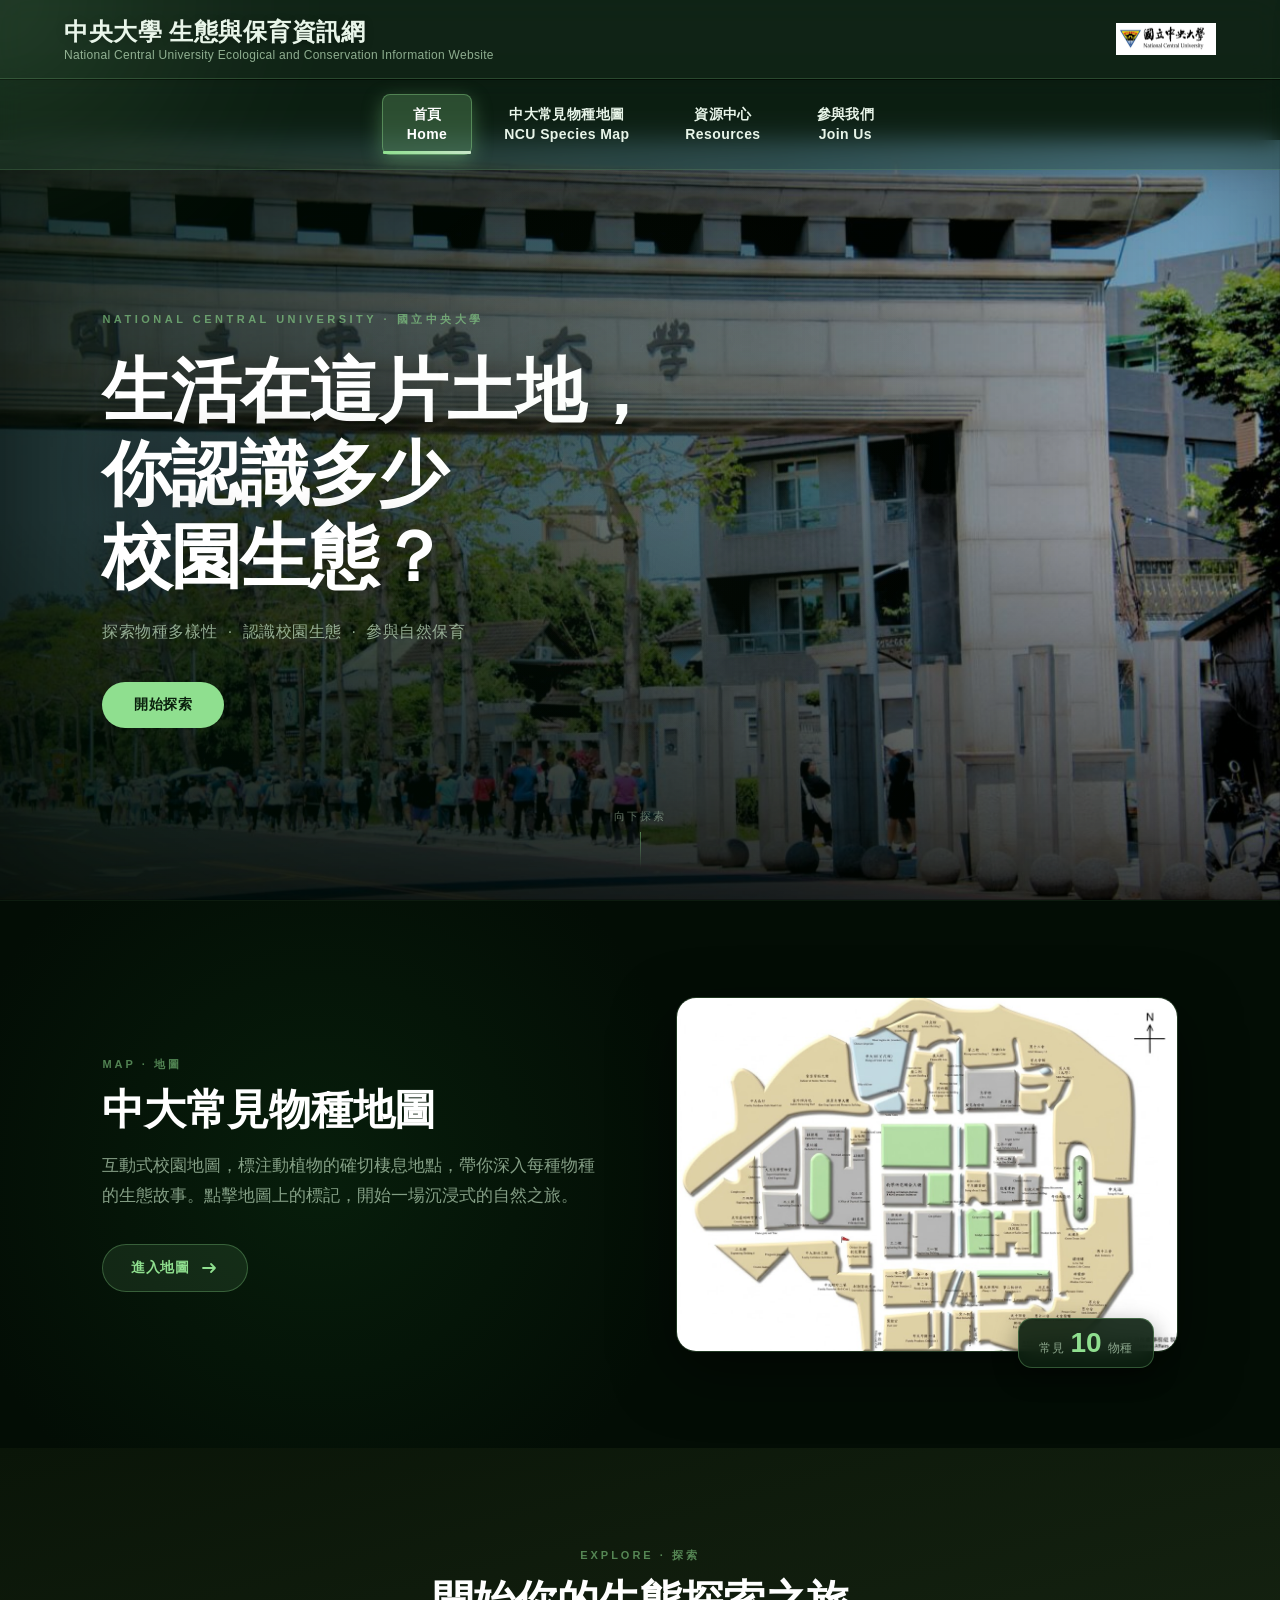
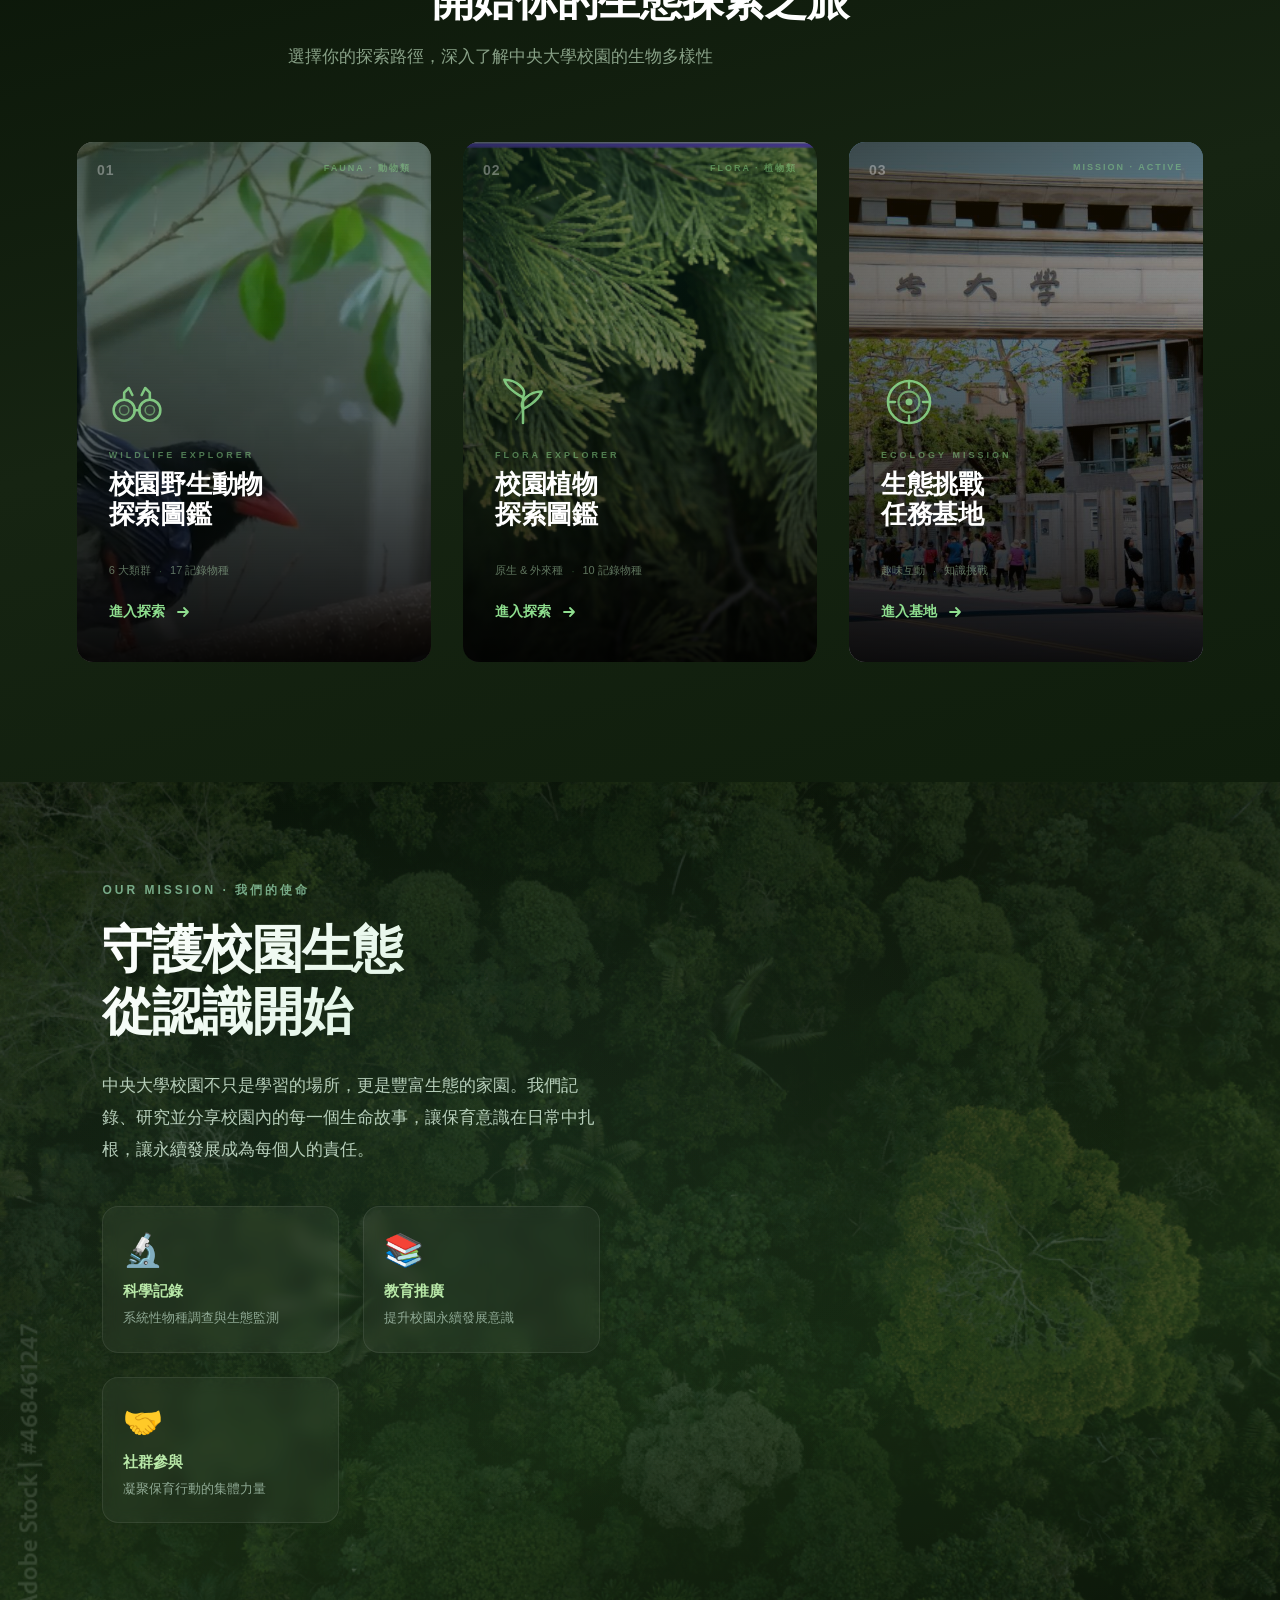
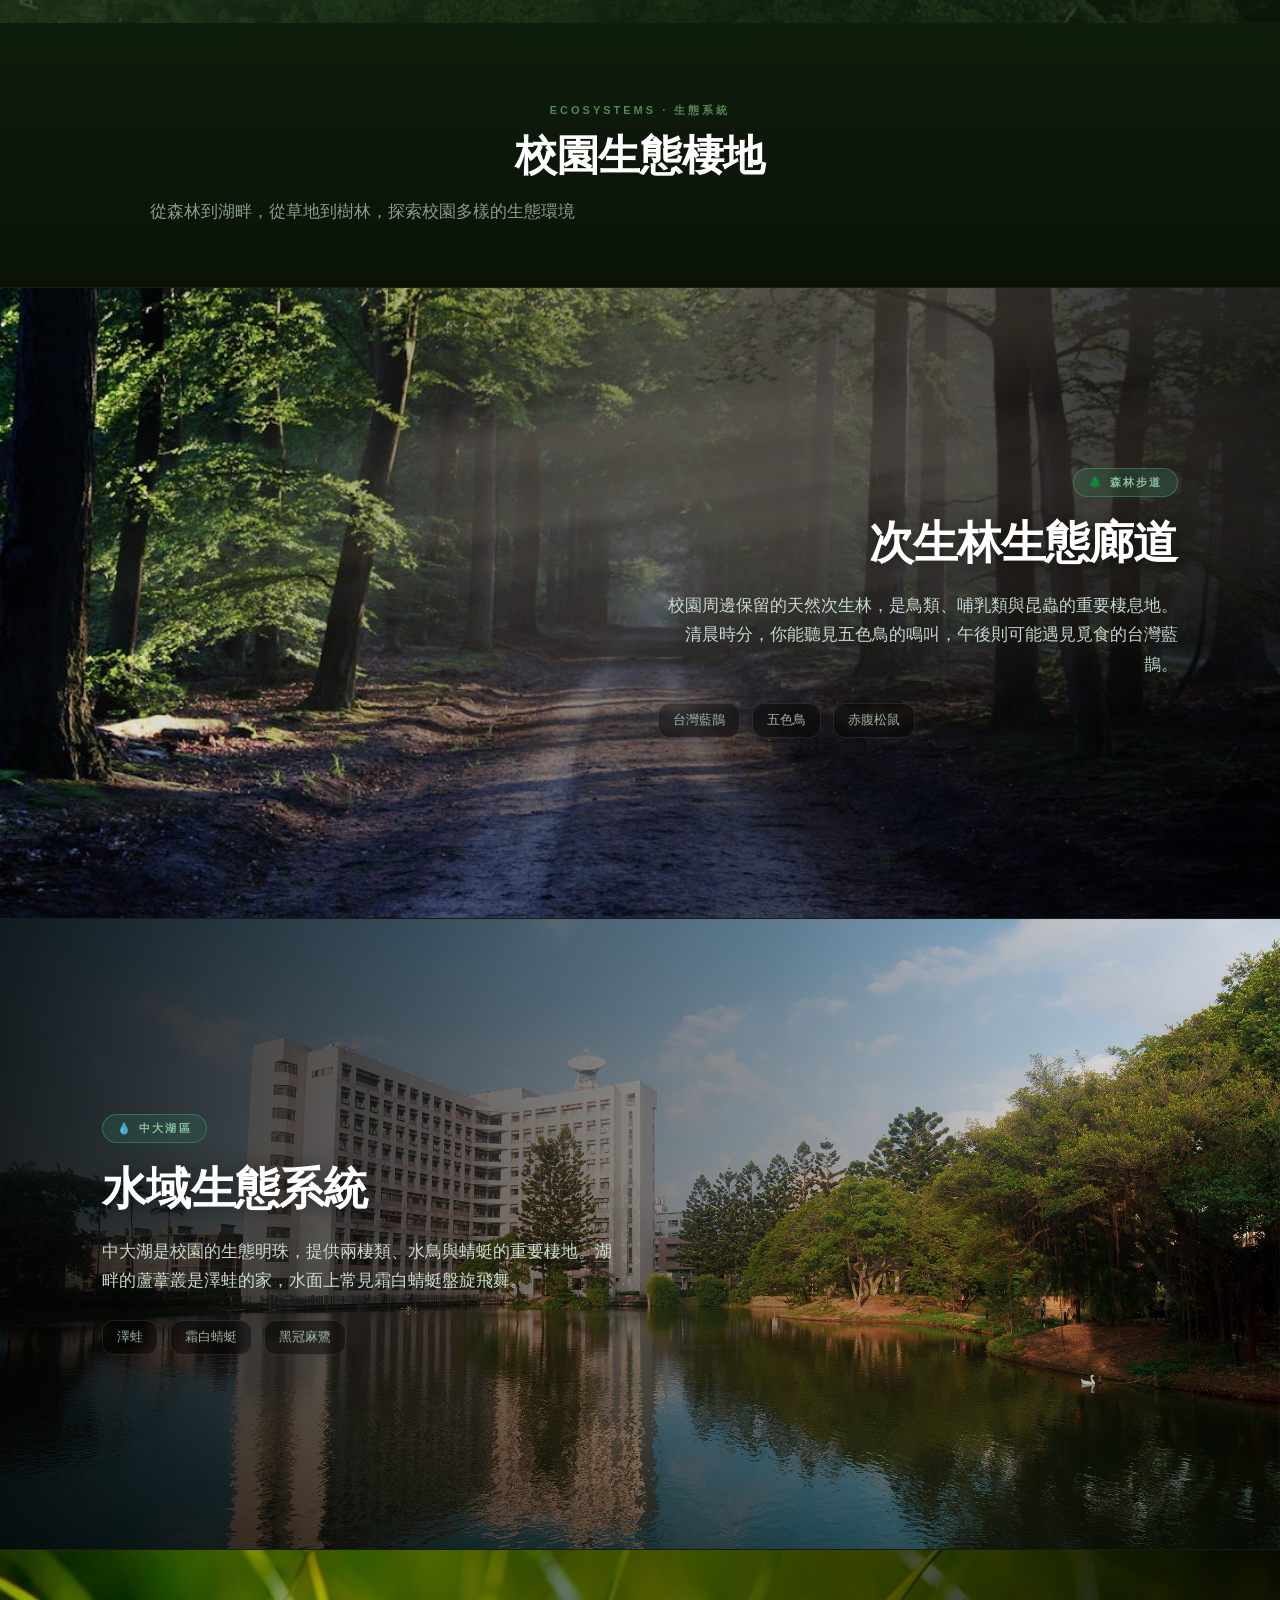
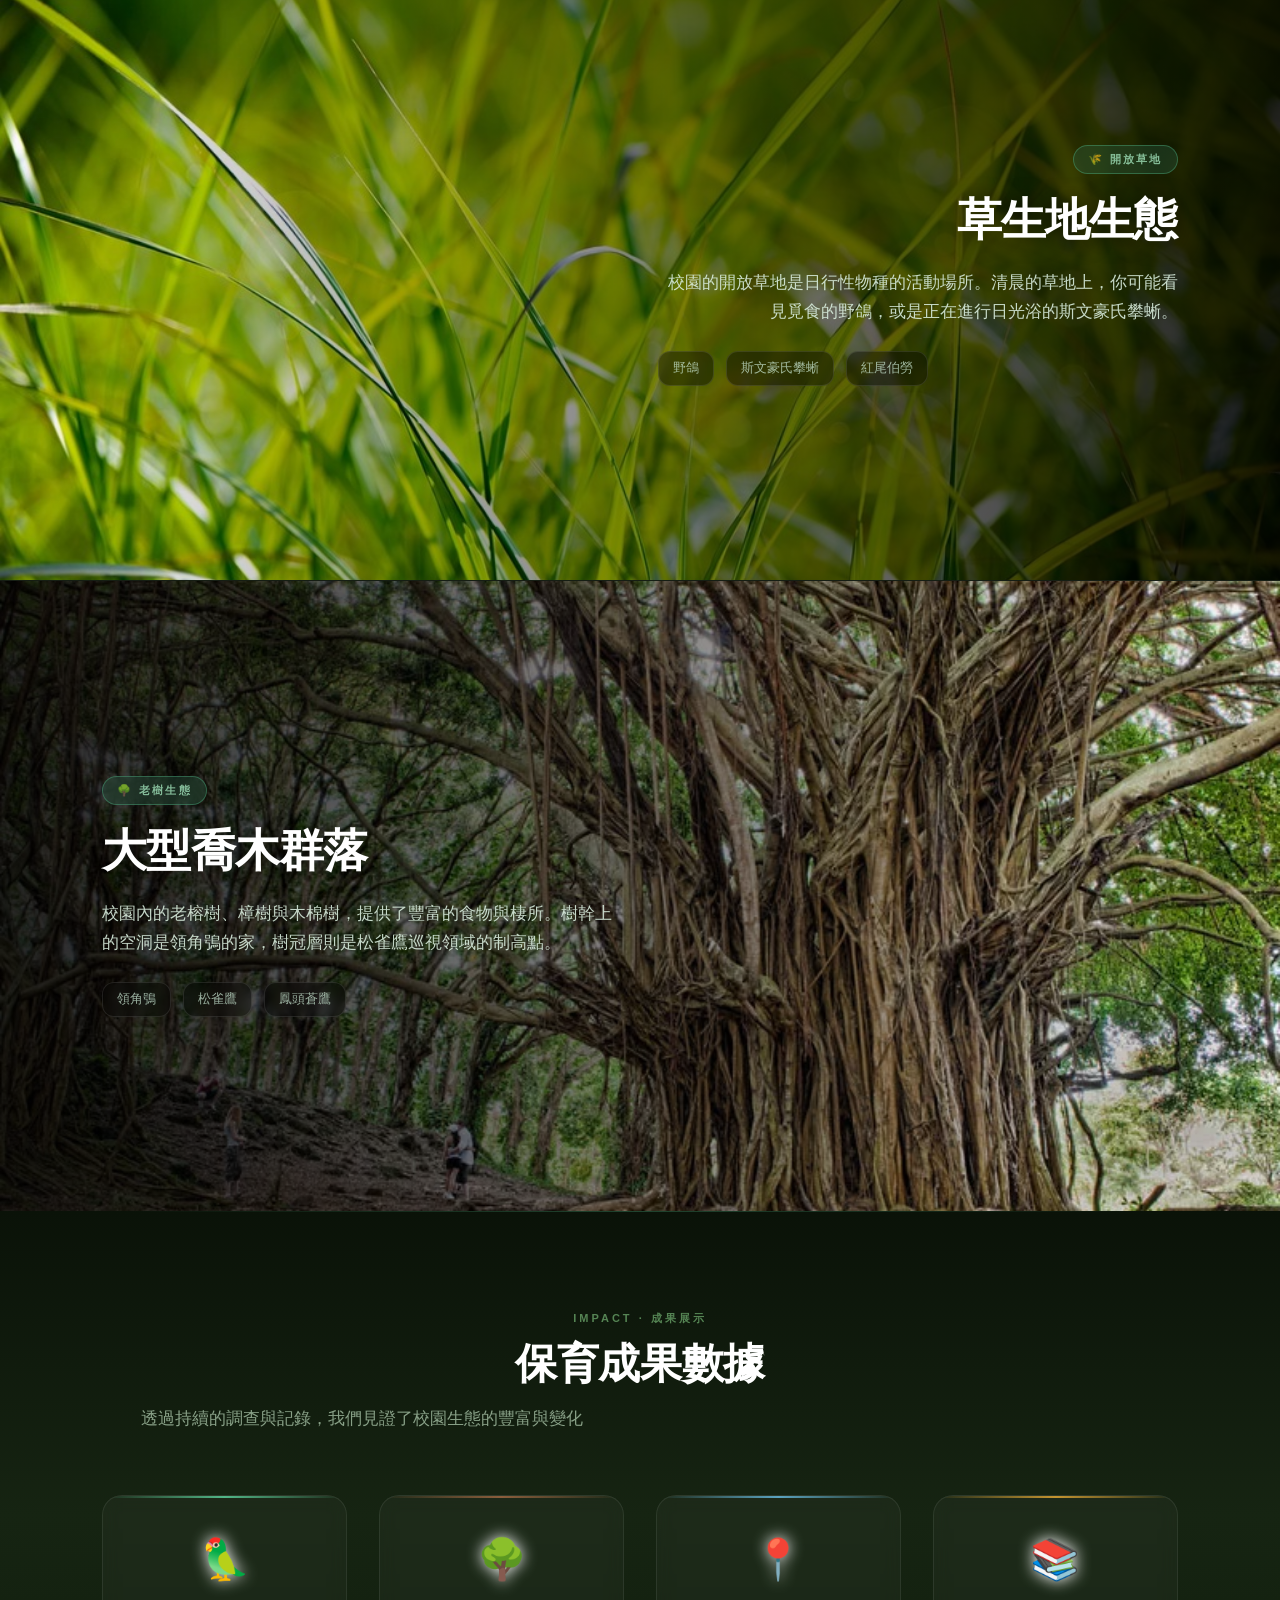
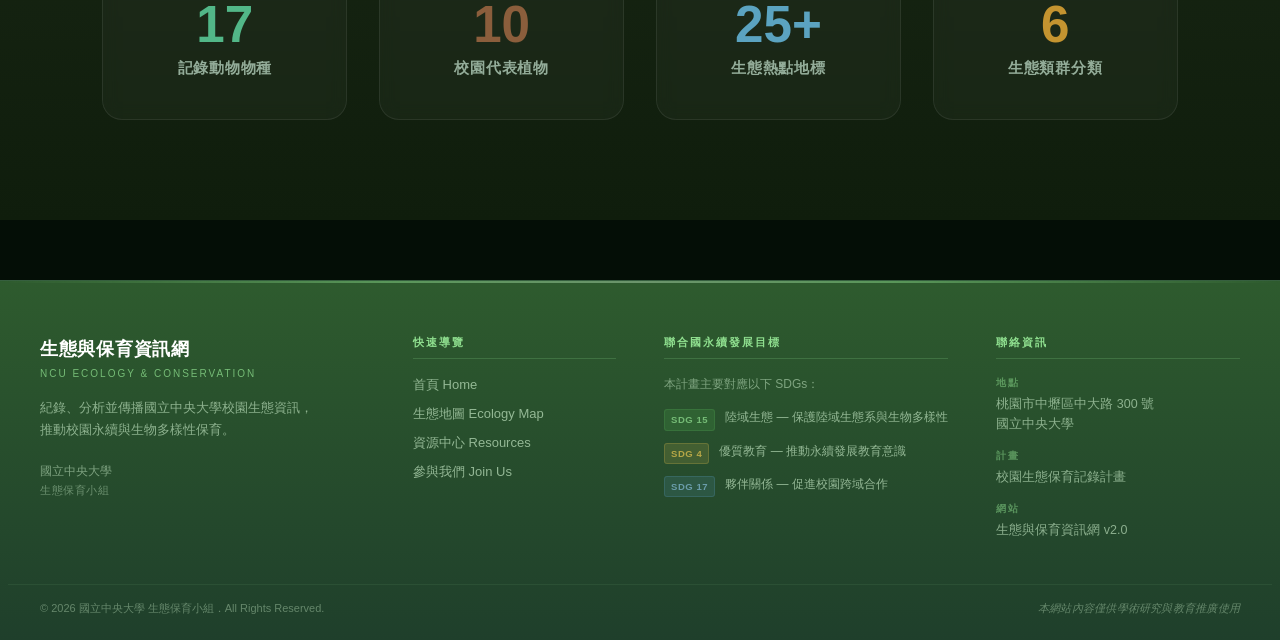
==== commit 9826f17a: "feat: Campus Ecosystem Guardian game + results page + cross-nav integration" ====
--- a/index.html
+++ b/index.html
@@ -203,8 +203,8 @@
 
             <!-- Card 3: Mission Challenge -->
             <article class="hp-explore-card hp-explore-card--mission scroll-reveal" tabindex="0" role="button"
-                     onclick="alert('生態挑戰任務基地即將推出！敬請期待 🎮')"
-                     onkeydown="if(event.key==='Enter'||event.key===' '){event.preventDefault();alert('生態挑戰任務基地即將推出！敬請期待 🎮');}">
+                     onclick="location.href='pages/ecosystem-guardian.html'"
+                     onkeydown="if(event.key==='Enter'||event.key===' '){event.preventDefault();location.href='pages/ecosystem-guardian.html';}">
                 <div class="hp-explore-card__bg">
                     <img src="assets/images/ncu.jpg" alt="生態挑戰" loading="lazy">
                     <div class="hp-explore-card__bg-tint hp-explore-card__bg-tint--mission"></div>
@@ -218,10 +218,6 @@
                 </div>
                 <div class="hp-explore-card__num">03</div>
                 <div class="hp-explore-card__coord">MISSION · ACTIVE</div>
-                <div class="hp-explore-card__mission-badge">
-                    <span class="hp-mission-pulse"></span>
-                    <span class="hp-mission-label">即將推出</span>
-                </div>
                 <div class="hp-explore-card__overlay"></div>
                 <div class="hp-explore-card__content">
                     <div class="hp-explore-card__icon">
@@ -241,7 +237,7 @@
                         <span>知識挑戰</span>
                     </div>
                     <div class="hp-explore-card__cta">
-                        <span class="hp-explore-card__cta-text">敬請期待</span>
+                        <span class="hp-explore-card__cta-text">進入基地</span>
                         <svg width="20" height="20" viewBox="0 0 20 20" fill="none"><path d="M5 10h10M11 6l4 4-4 4" stroke="currentColor" stroke-width="1.8" stroke-linecap="round" stroke-linejoin="round"/></svg>
                     </div>
                 </div>
@@ -537,7 +533,9 @@
         <!-- ══ Card 3: Ecology Challenge Mission ══ -->
         <article class="res-card res-card--mission scroll-reveal" tabindex="0" role="button"
                  data-resource-title="互動生態遊戲"
-                 data-resource-text="透過趣味互動遊戲體驗生態保育的挑戰與樂趣！辨識校園物種、解開生態謎題、學習食物鏈與棲地保護知識。遊戲化的學習方式讓生態保育不再枯燥，適合所有年齡層的師生一同體驗。">
+                 data-resource-text="透過趣味互動遊戲體驗生態保育的挑戰與樂趣！辨識校園物種、解開生態謎題、學習食物鏈與棲地保護知識。遊戲化的學習方式讓生態保育不再枯燥，適合所有年齡層的師生一同體驗。"
+                 data-href="pages/ecosystem-guardian.html"
+                 style="cursor:pointer;">
 
             <!-- Background: campus ecology photo -->
             <div class="res-card__bg">
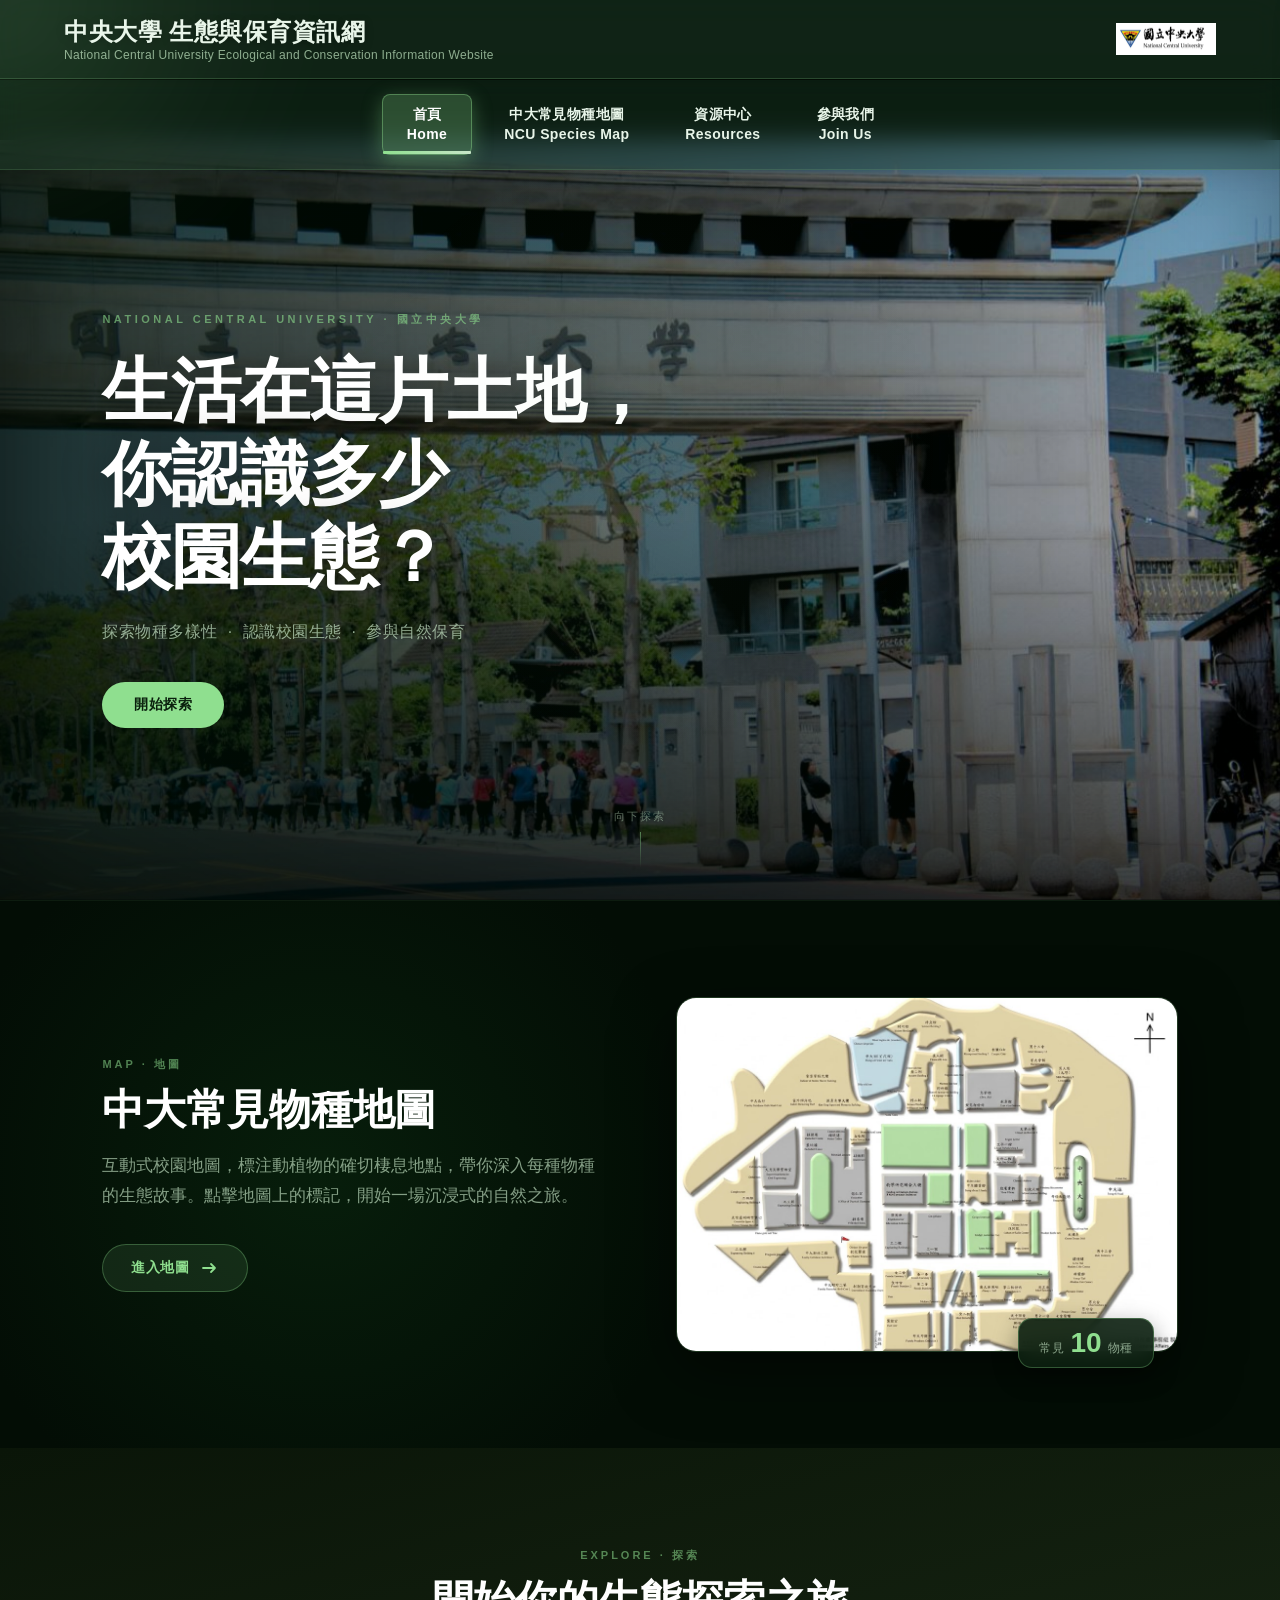
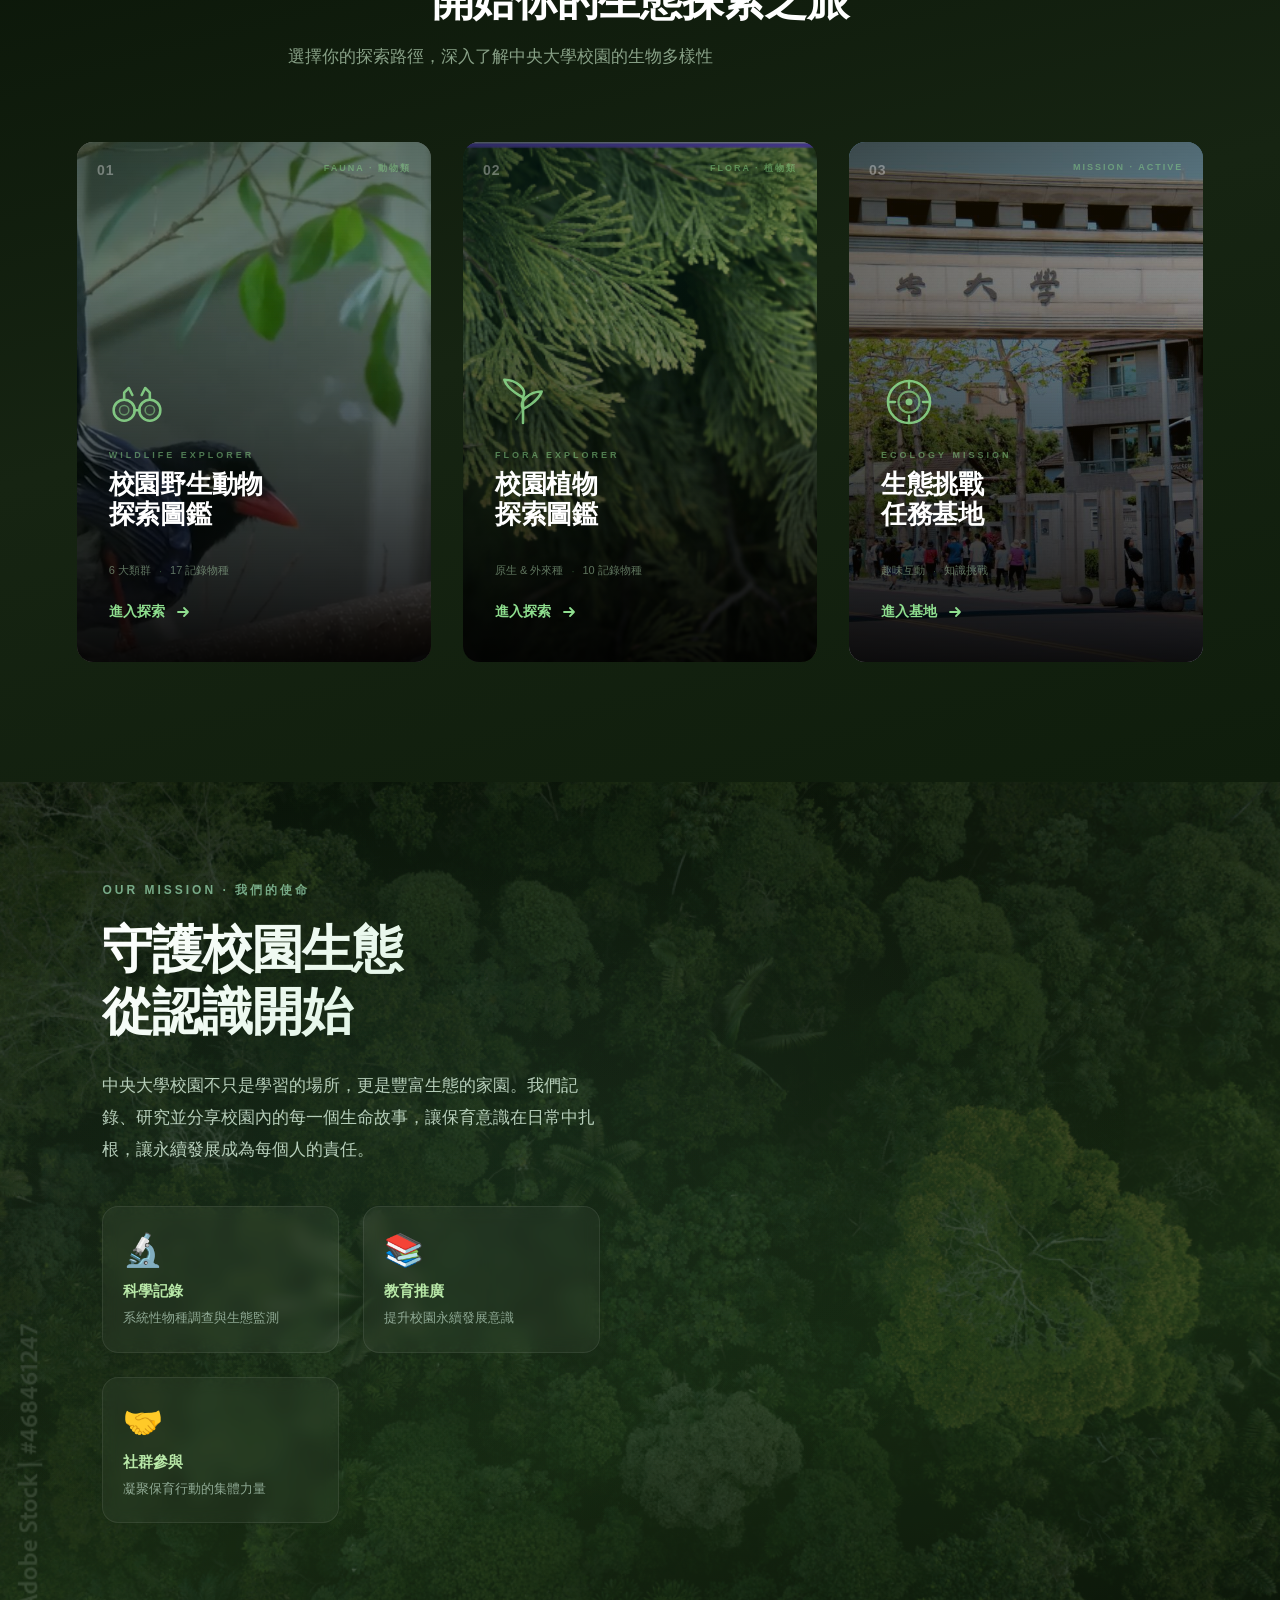
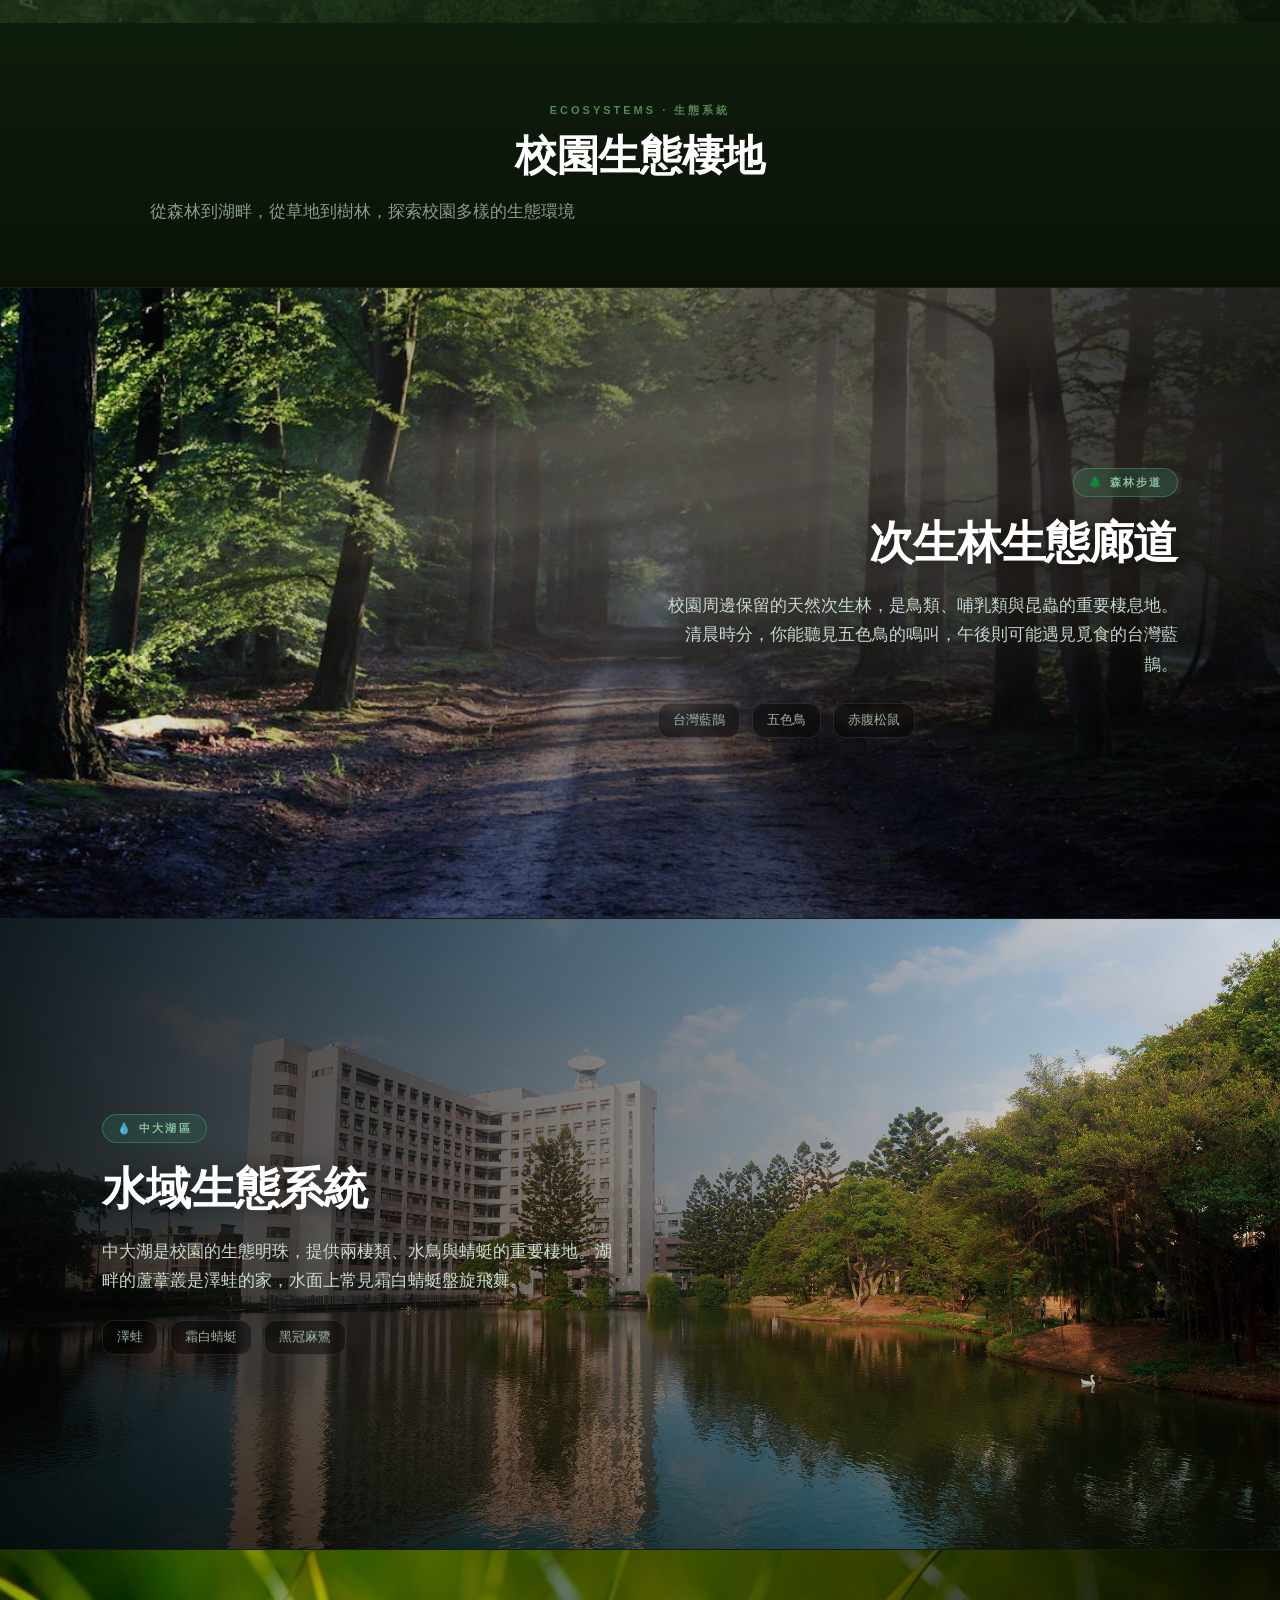
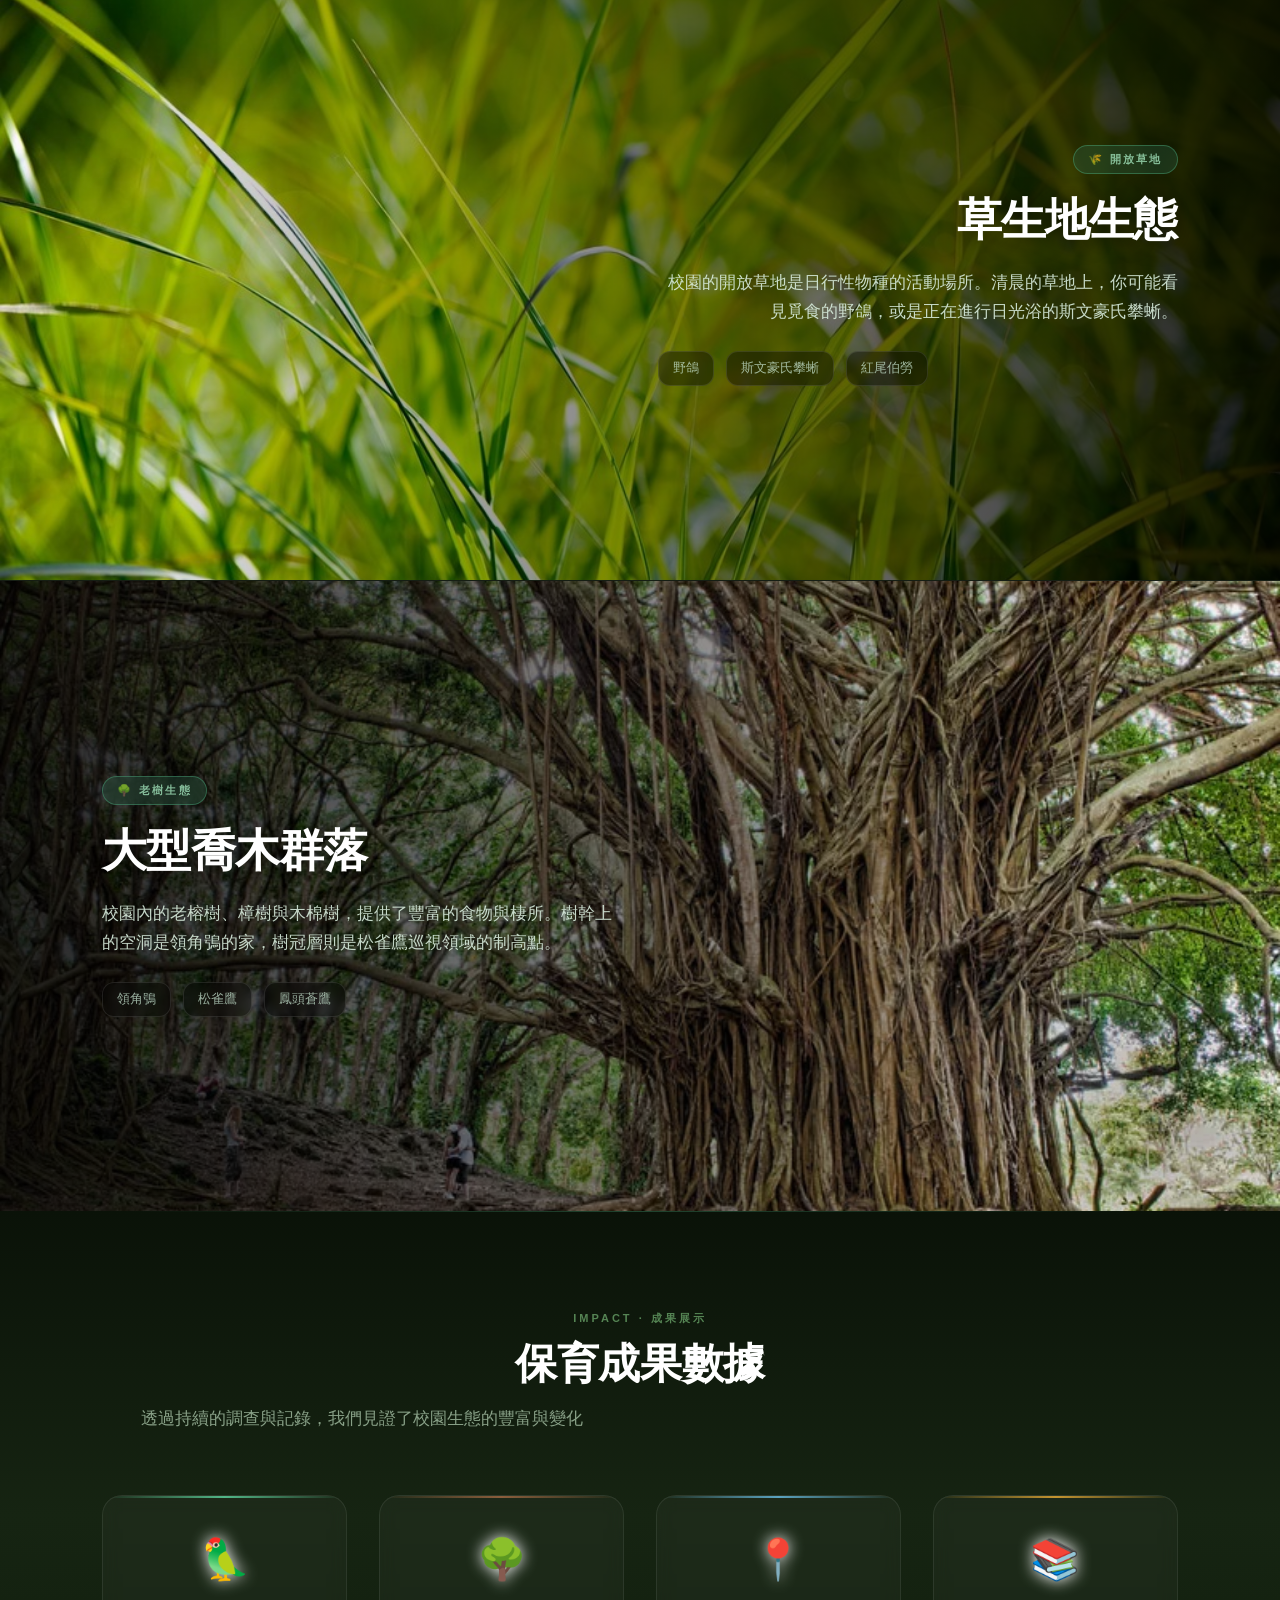
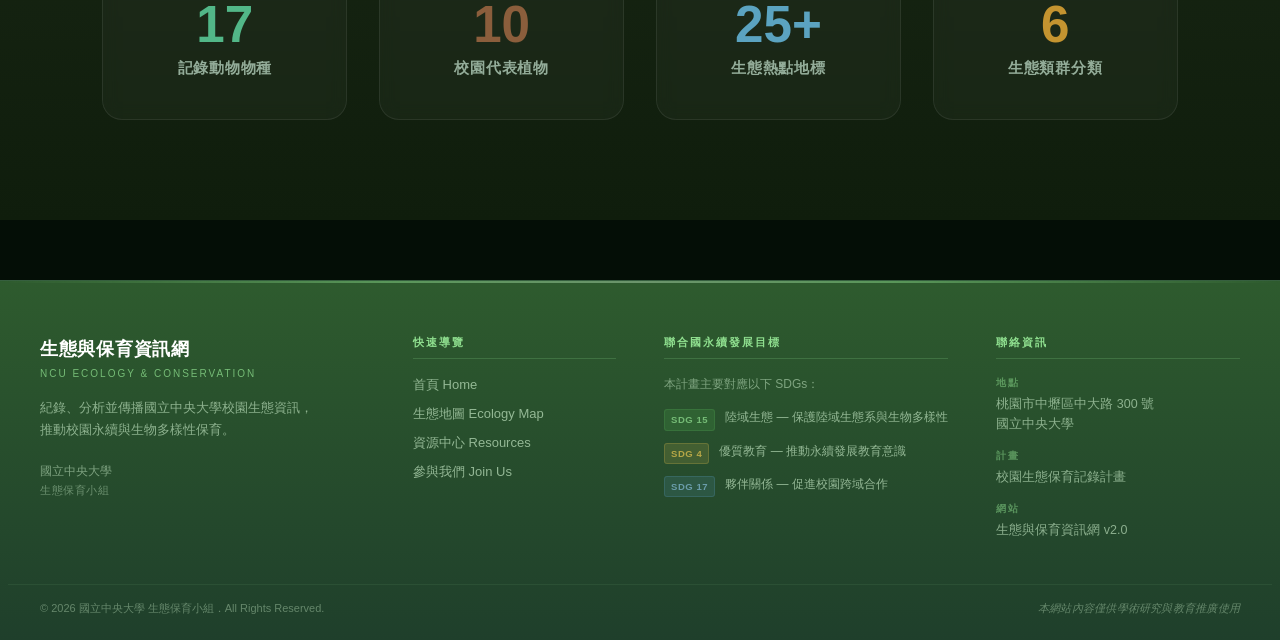
==== commit 81b8cdb2: "fix: ecosystem results URL path, restore mission badge, fix image extension; add technical README" ====
--- a/index.html
+++ b/index.html
@@ -462,8 +462,6 @@
                     <span>6 大類群</span>
                     <span class="res-dot">·</span>
                     <span>17 記錄物種</span>
-                    <span class="res-dot">·</span>
-                    <span>詳細生態資訊</span>
                 </div>
                 <div class="res-card__cta">
                     <span class="res-card__cta-text">進入探索</span>
@@ -515,9 +513,7 @@
                 <div class="res-card__meta">
                     <span>原生 &amp; 外來種</span>
                     <span class="res-dot">·</span>
-                    <span>5 記錄物種</span>
-                    <span class="res-dot">·</span>
-                    <span>形態與生態資訊</span>
+                    <span>10 記錄物種</span>
                 </div>
                 <div class="res-card__cta">
                     <span class="res-card__cta-text">進入探索</span>
@@ -578,11 +574,9 @@
                     <span>趣味互動</span>
                     <span class="res-dot">·</span>
                     <span>知識挑戰</span>
-                    <span class="res-dot">·</span>
-                    <span>適合所有年齡</span>
                 </div>
                 <div class="res-card__cta">
-                    <span class="res-card__cta-text">接受任務</span>
+                    <span class="res-card__cta-text">進入基地</span>
                     <svg width="20" height="20" viewBox="0 0 20 20" fill="none"><path d="M5 10h10M11 6l4 4-4 4" stroke="currentColor" stroke-width="1.8" stroke-linecap="round" stroke-linejoin="round"/></svg>
                 </div>
             </div>
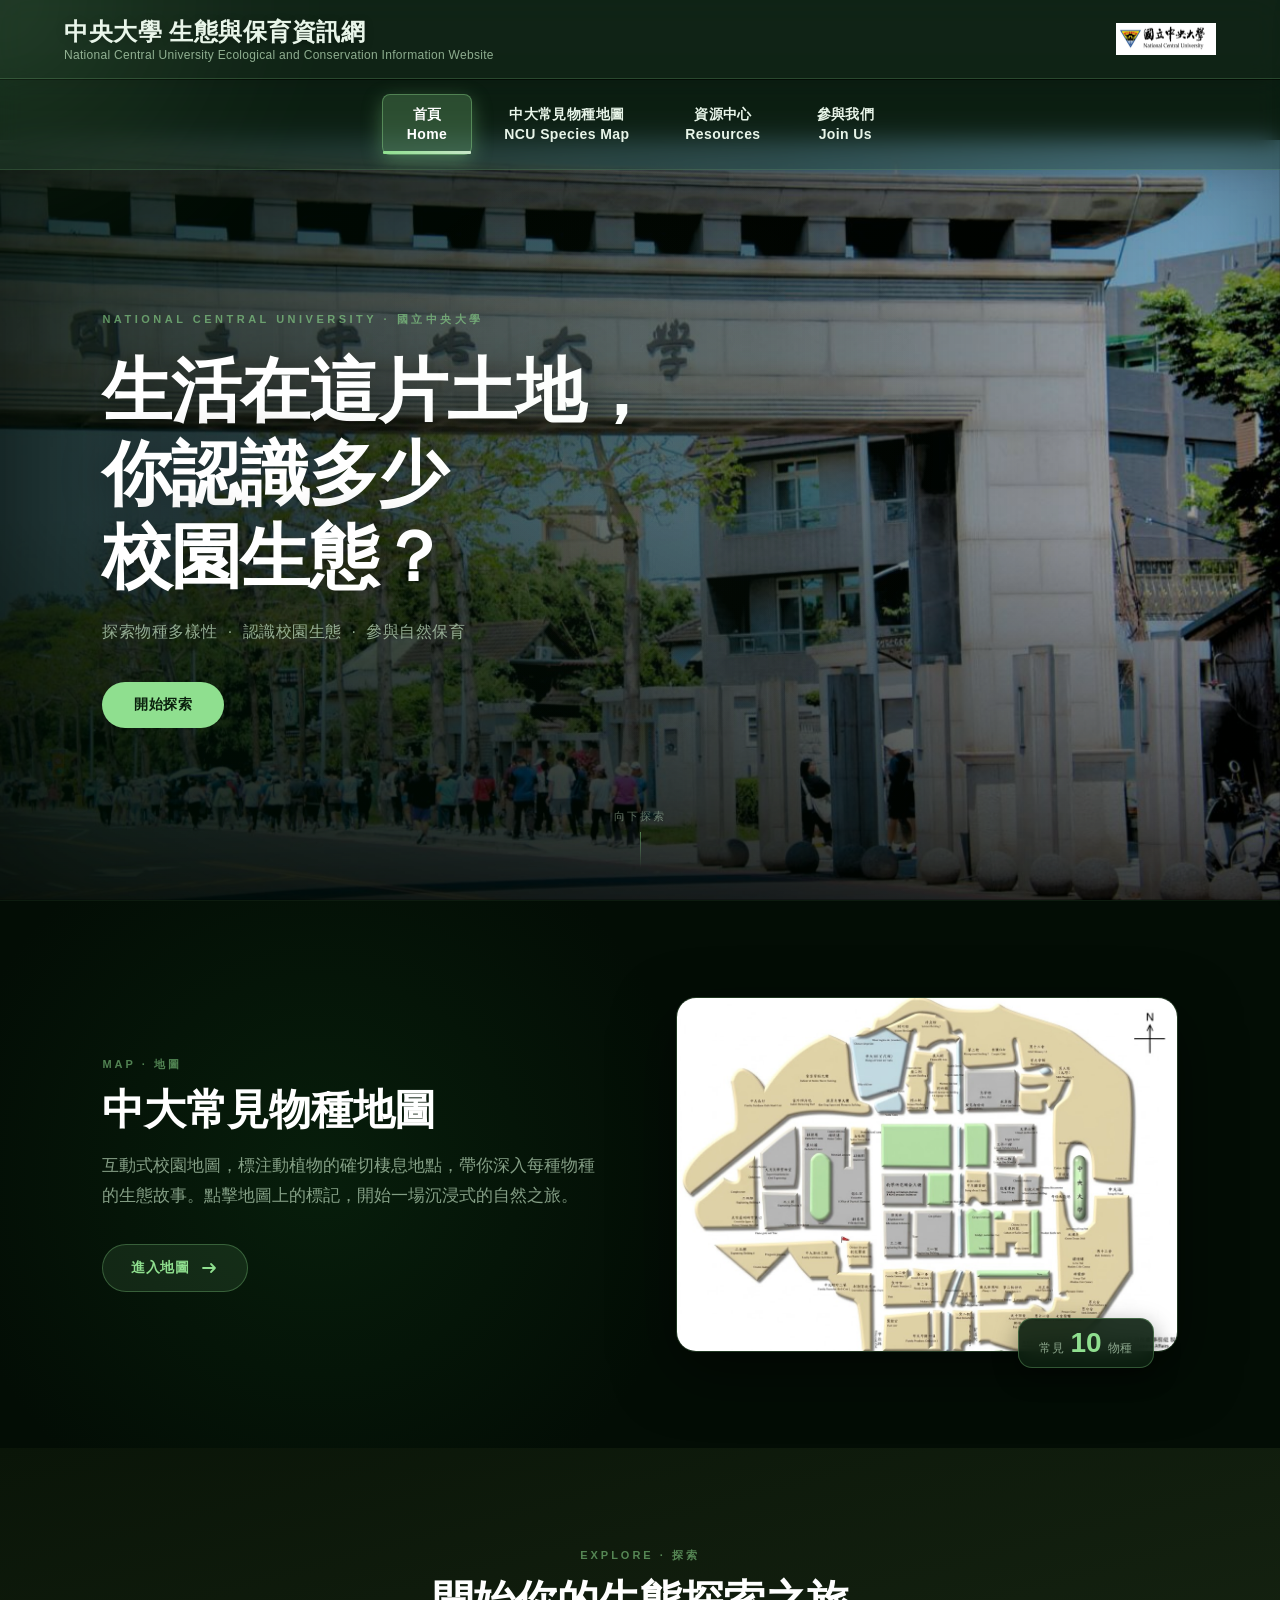
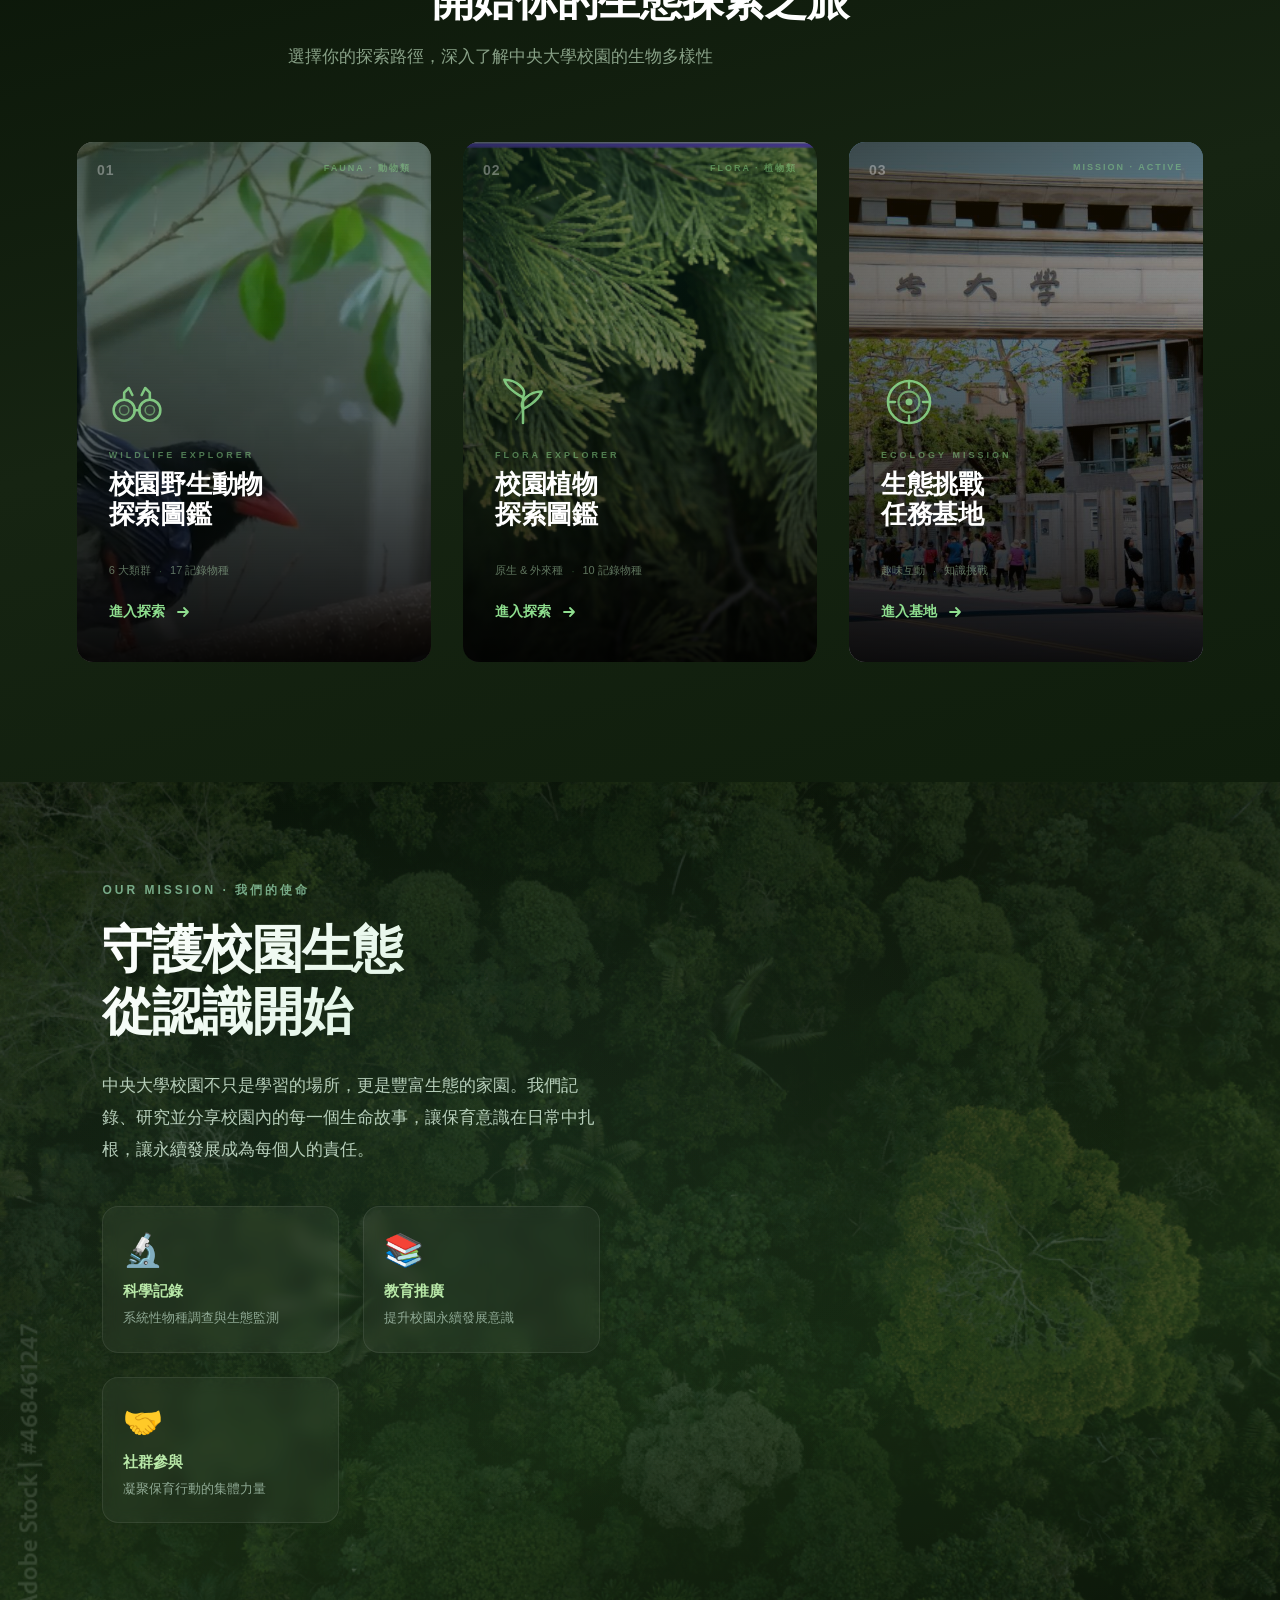
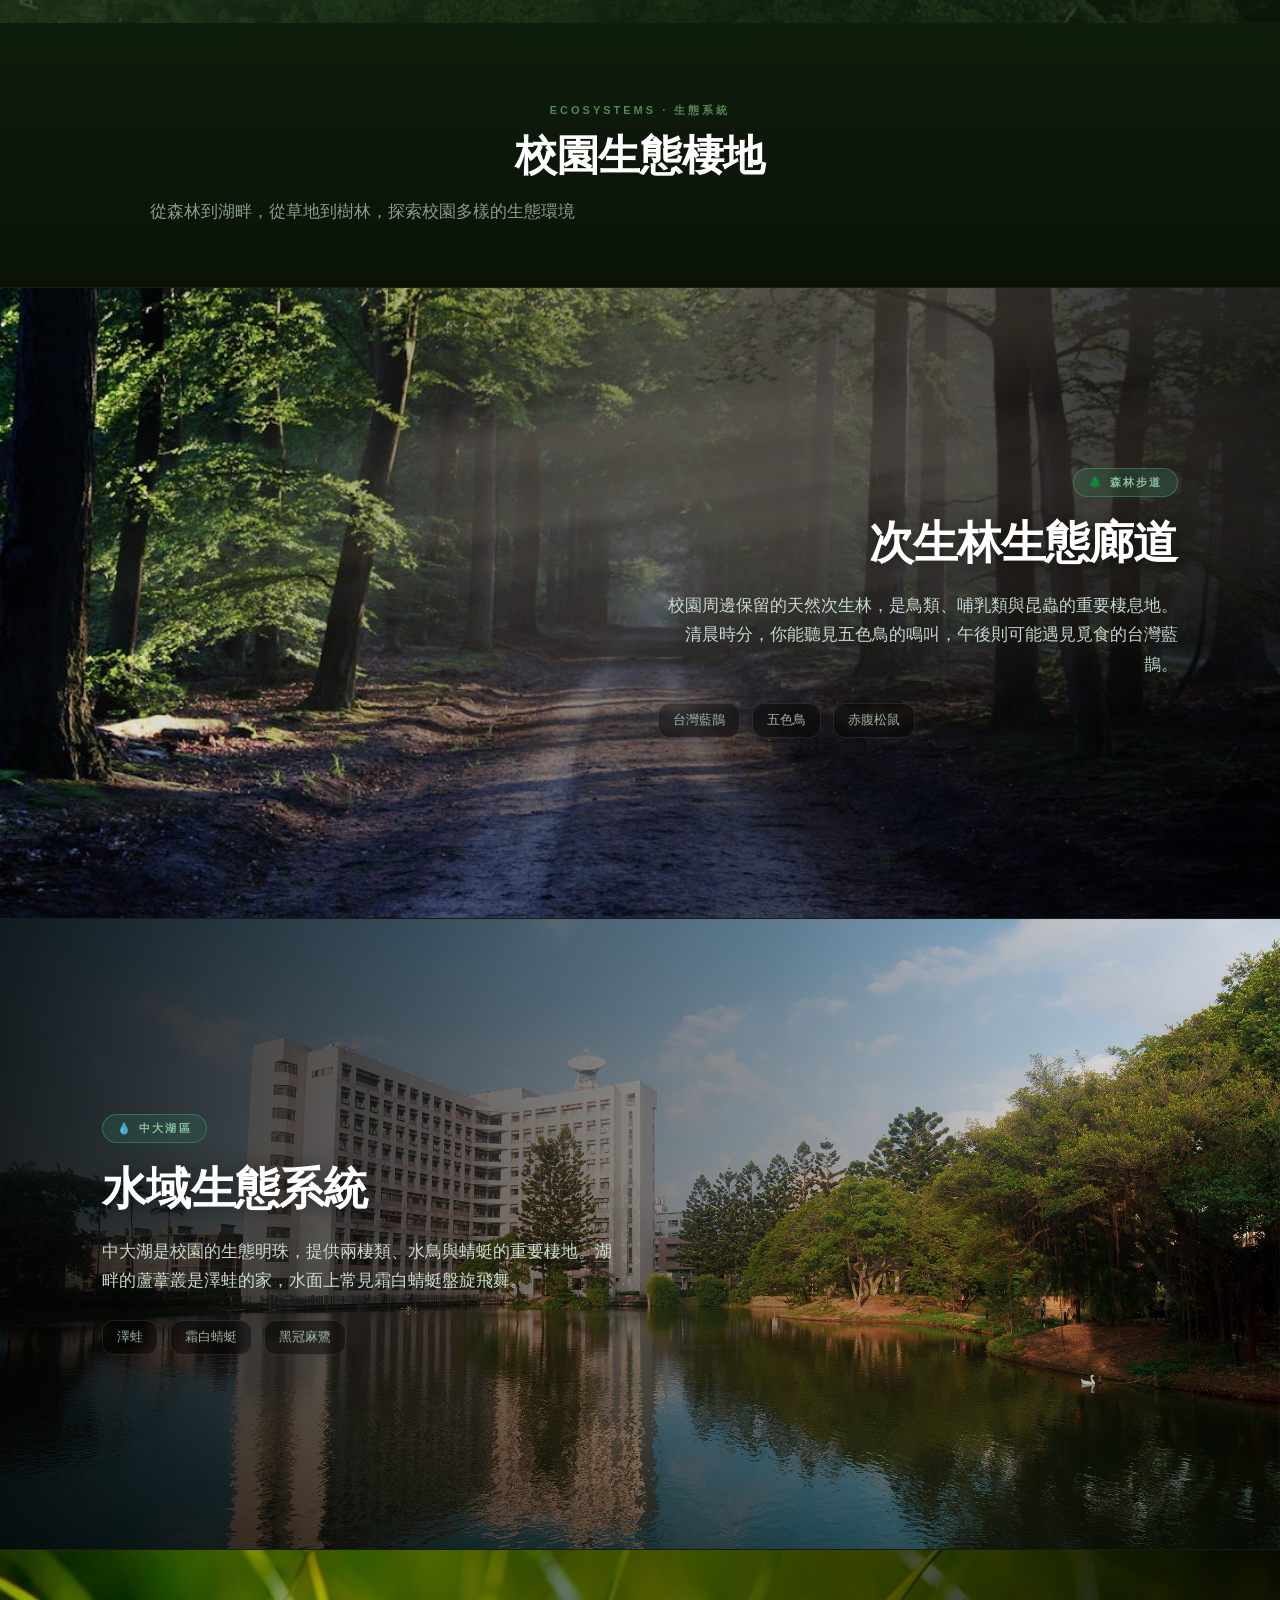
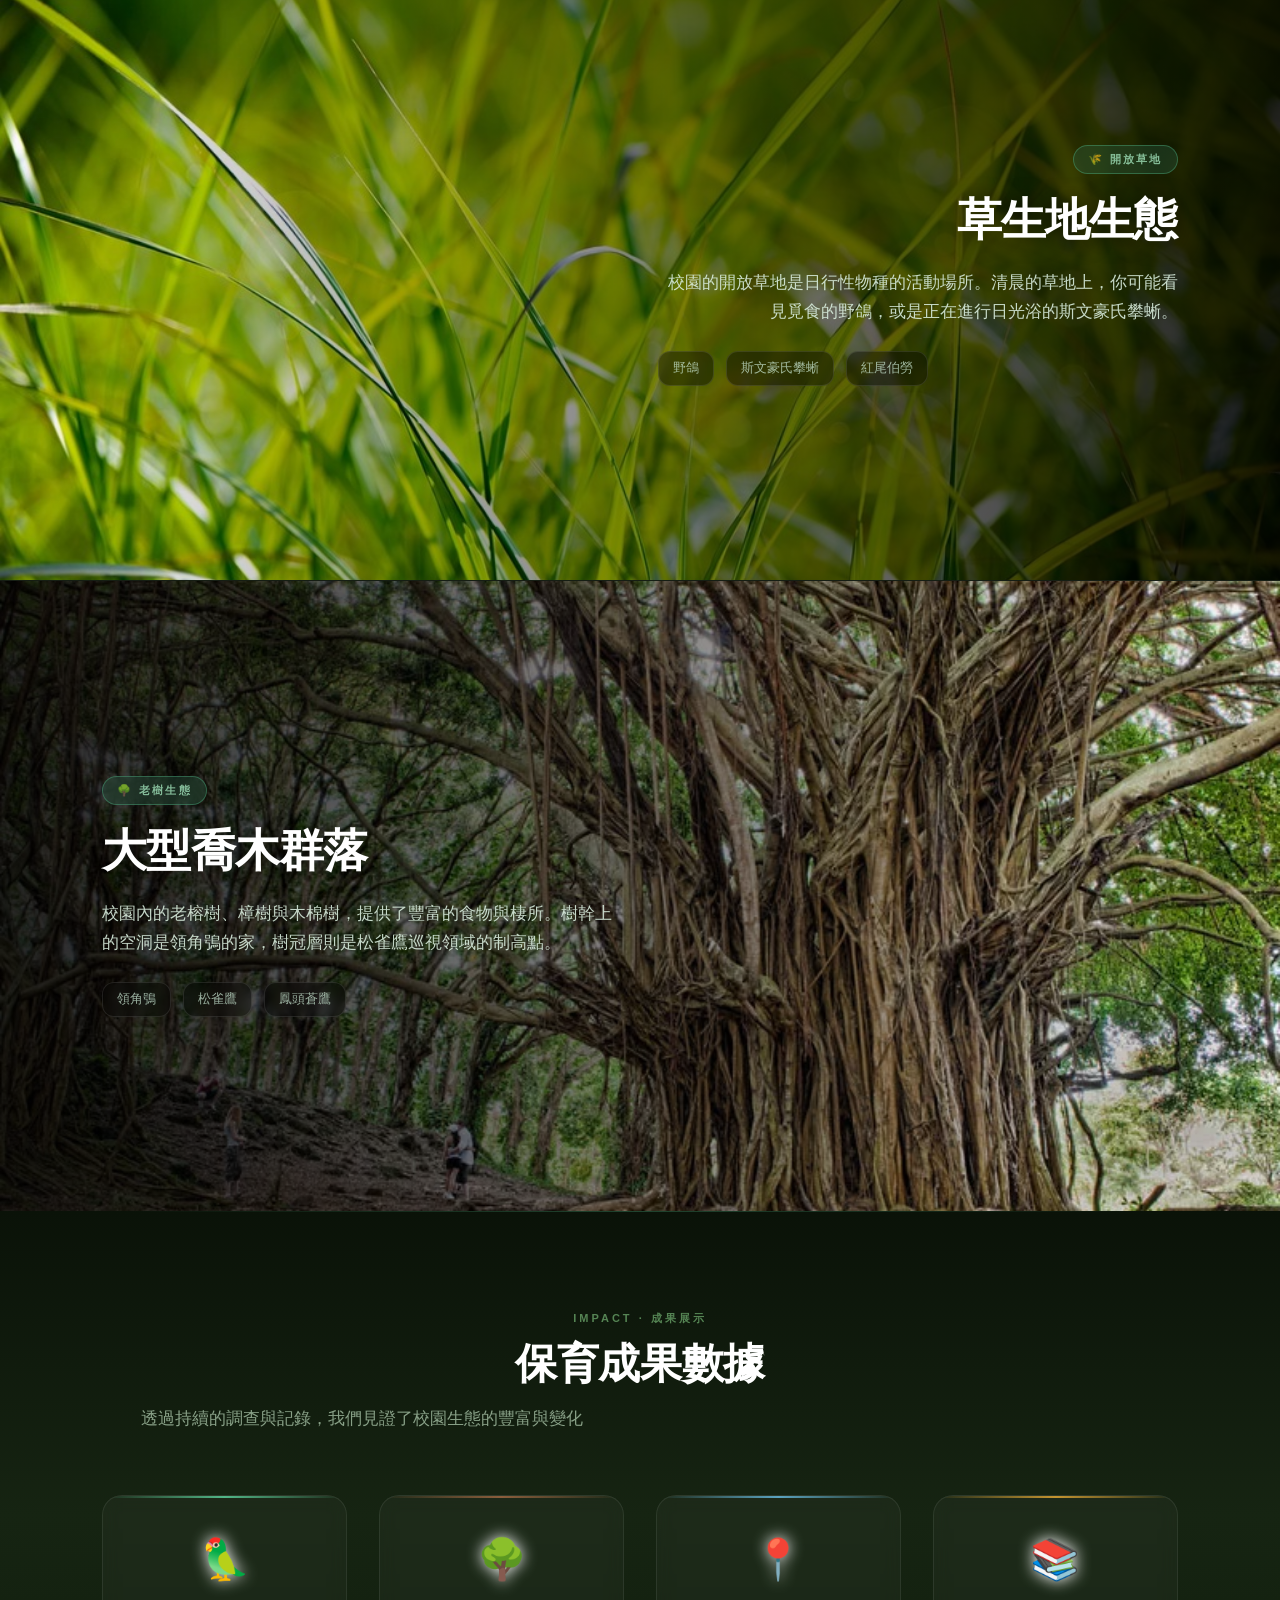
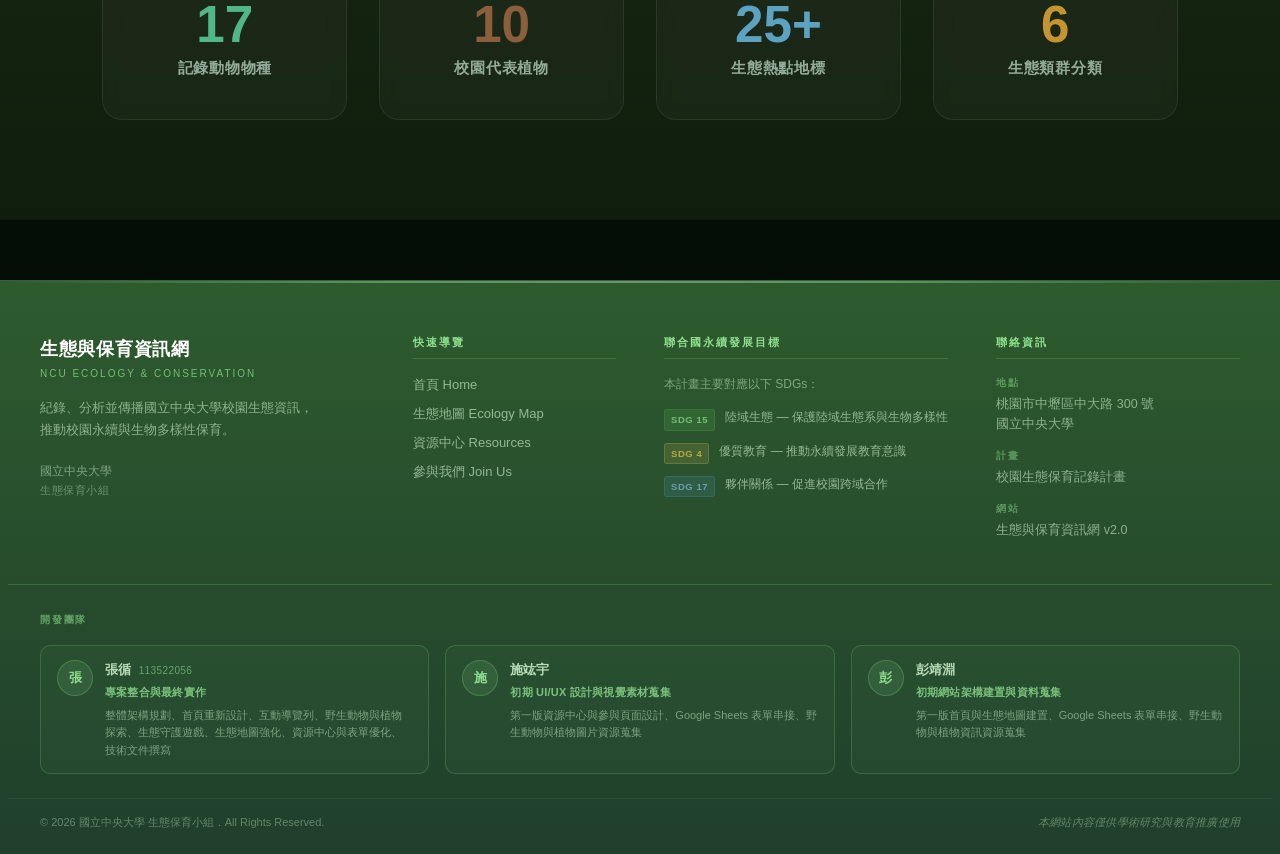
==== commit 0b015d5d: "feat: add team contributors section to footer" ====
--- a/index.html
+++ b/index.html
@@ -796,6 +796,41 @@
 
     </div>
 
+    <!-- Team Contributors -->
+    <div class="footer-team">
+        <h3 class="footer-team__heading">開發團隊</h3>
+        <div class="footer-team__grid">
+
+            <div class="footer-team__card">
+                <div class="footer-team__avatar">張</div>
+                <div class="footer-team__info">
+                    <p class="footer-team__name">張循 <span class="footer-team__id">113522056</span></p>
+                    <p class="footer-team__role">專案整合與最終實作</p>
+                    <p class="footer-team__desc">整體架構規劃、首頁重新設計、互動導覽列、野生動物與植物探索、生態守護遊戲、生態地圖強化、資源中心與表單優化、技術文件撰寫</p>
+                </div>
+            </div>
+
+            <div class="footer-team__card">
+                <div class="footer-team__avatar">施</div>
+                <div class="footer-team__info">
+                    <p class="footer-team__name">施竑宇</p>
+                    <p class="footer-team__role">初期 UI/UX 設計與視覺素材蒐集</p>
+                    <p class="footer-team__desc">第一版資源中心與參與頁面設計、Google Sheets 表單串接、野生動物與植物圖片資源蒐集</p>
+                </div>
+            </div>
+
+            <div class="footer-team__card">
+                <div class="footer-team__avatar">彭</div>
+                <div class="footer-team__info">
+                    <p class="footer-team__name">彭靖淵</p>
+                    <p class="footer-team__role">初期網站架構建置與資料蒐集</p>
+                    <p class="footer-team__desc">第一版首頁與生態地圖建置、Google Sheets 表單串接、野生動物與植物資訊資源蒐集</p>
+                </div>
+            </div>
+
+        </div>
+    </div>
+
     <!-- Bottom bar -->
     <div class="footer-bottom">
         <span>&copy; 2026 國立中央大學 生態保育小組．All Rights Reserved.</span>
--- a/css/shared.css
+++ b/css/shared.css
@@ -398,6 +398,105 @@
 }
 
 /* --- Bottom bar --- */
+.footer-team {
+    max-width: 1200px;
+    margin: 0 auto;
+    padding: 28px 32px 24px;
+    border-top: 1px solid var(--border-eco);
+}
+
+.footer-team__heading {
+    font-size: 10px;
+    font-weight: 700;
+    letter-spacing: 0.18em;
+    text-transform: uppercase;
+    color: var(--color-eco-green);
+    opacity: 0.6;
+    margin: 0 0 18px;
+}
+
+.footer-team__grid {
+    display: grid;
+    grid-template-columns: repeat(3, 1fr);
+    gap: 16px;
+}
+
+.footer-team__card {
+    display: flex;
+    gap: 12px;
+    align-items: flex-start;
+    background: rgba(143, 223, 143, 0.04);
+    border: 1px solid var(--border-eco);
+    border-radius: 10px;
+    padding: 14px 16px;
+}
+
+.footer-team__avatar {
+    flex-shrink: 0;
+    width: 34px;
+    height: 34px;
+    border-radius: 50%;
+    background: rgba(143, 223, 143, 0.12);
+    border: 1px solid rgba(143, 223, 143, 0.25);
+    display: flex;
+    align-items: center;
+    justify-content: center;
+    font-size: 13px;
+    font-weight: 700;
+    color: var(--color-eco-green);
+}
+
+.footer-team__info {
+    min-width: 0;
+}
+
+.footer-team__name {
+    margin: 0 0 3px;
+    font-size: 13px;
+    font-weight: 600;
+    color: var(--text-accent);
+}
+
+.footer-team__id {
+    font-size: 10px;
+    font-weight: 400;
+    color: var(--color-eco-green);
+    opacity: 0.6;
+    margin-left: 4px;
+    letter-spacing: 0.04em;
+}
+
+.footer-team__role {
+    margin: 0 0 5px;
+    font-size: 11px;
+    font-weight: 600;
+    color: var(--color-eco-green);
+    opacity: 0.8;
+    letter-spacing: 0.02em;
+}
+
+.footer-team__desc {
+    margin: 0;
+    font-size: 11px;
+    line-height: 1.6;
+    color: var(--color-eco-green-light);
+    opacity: 0.6;
+}
+
+@media (max-width: 1024px) {
+    .footer-team__grid {
+        grid-template-columns: 1fr;
+        gap: 12px;
+    }
+}
+
+@media (max-width: 600px) {
+    .footer-team {
+        padding: 24px 20px 20px;
+    }
+}
+
+/* --- Bottom bar --- */
 .footer-bottom {
     display: flex;
     align-items: center;
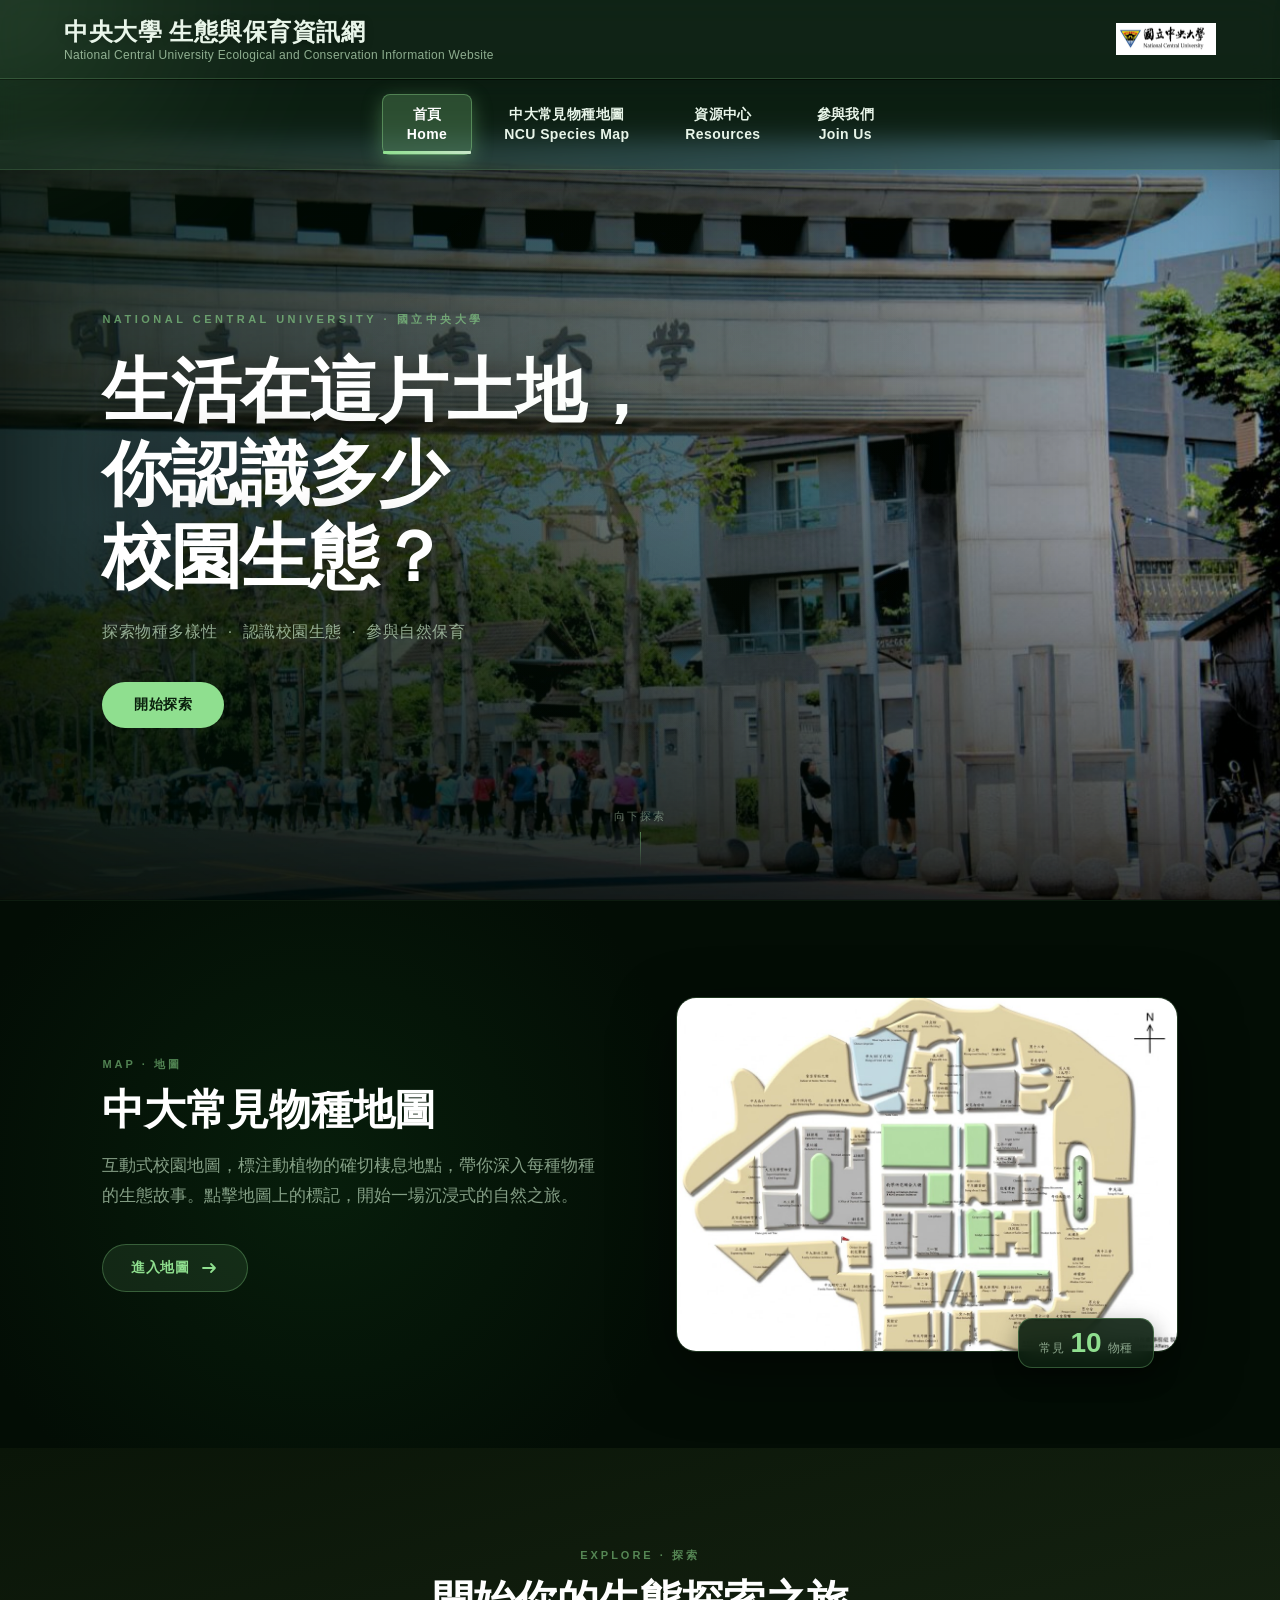
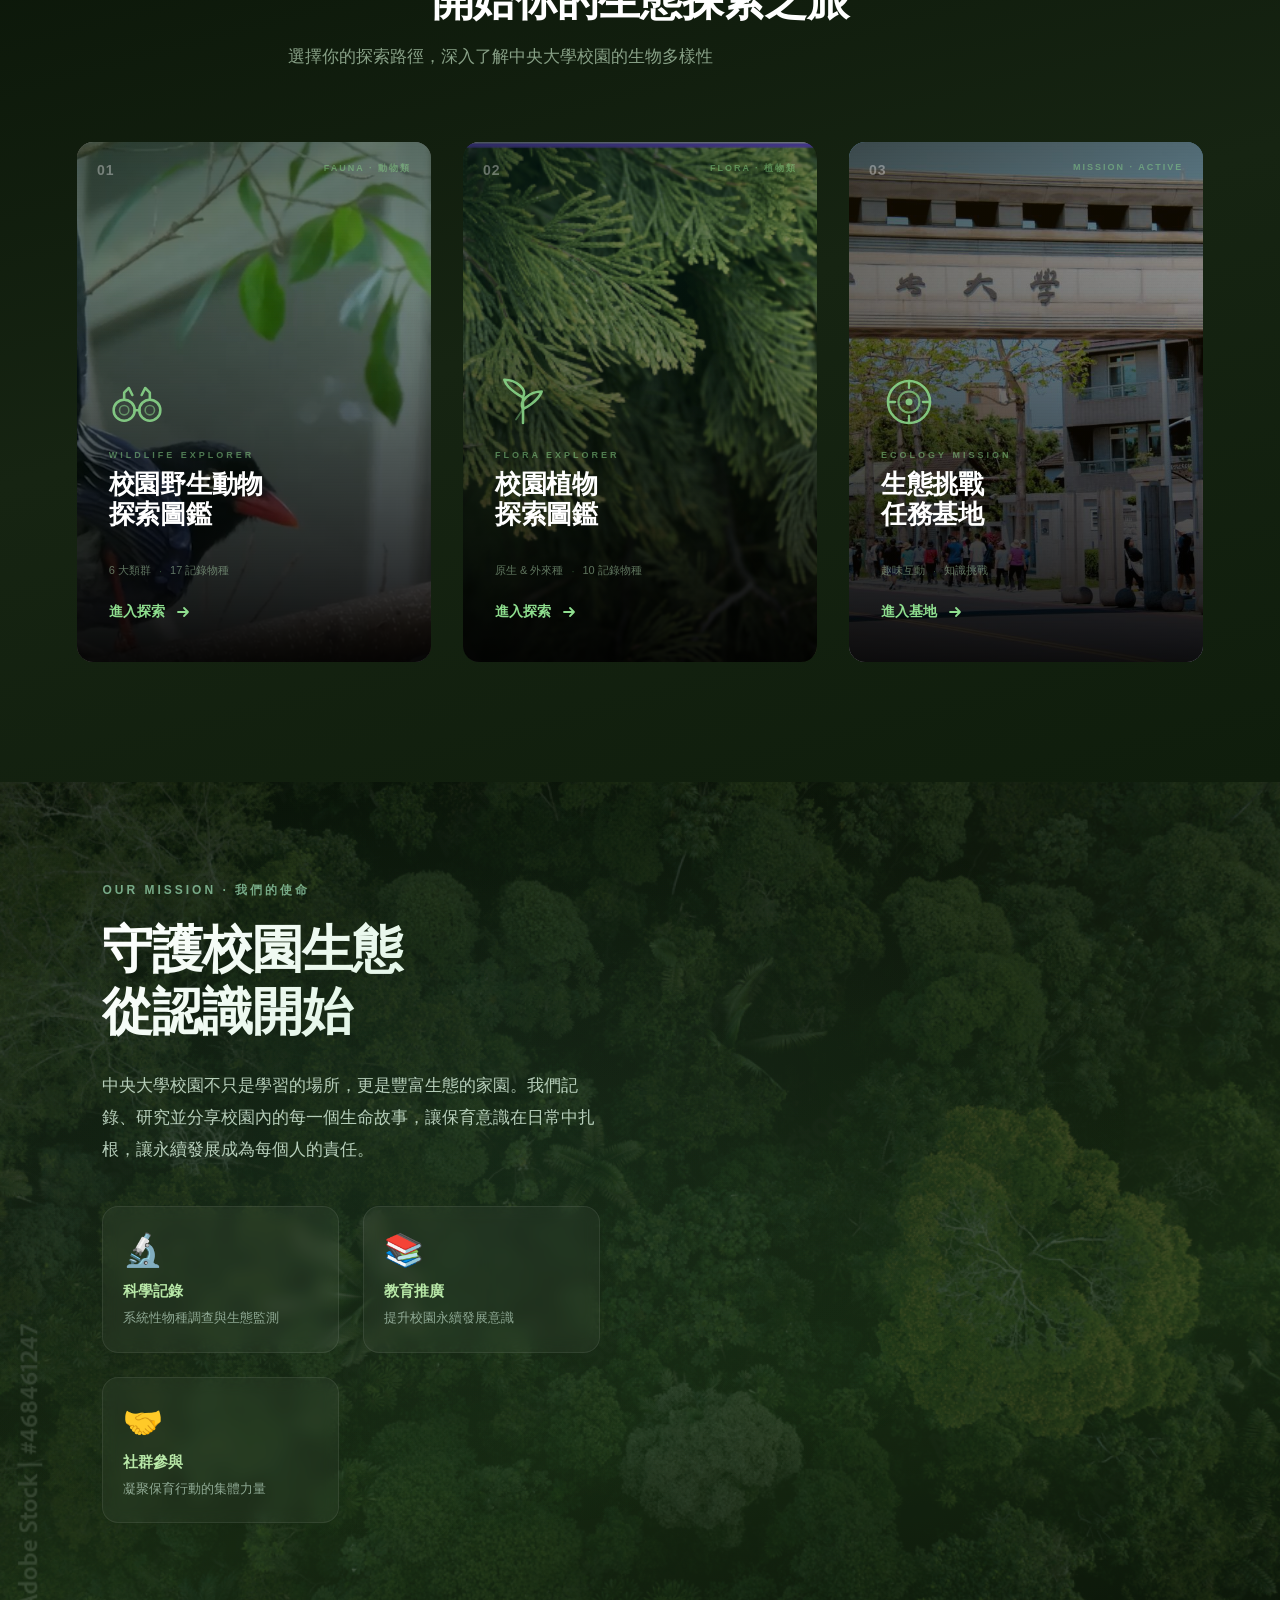
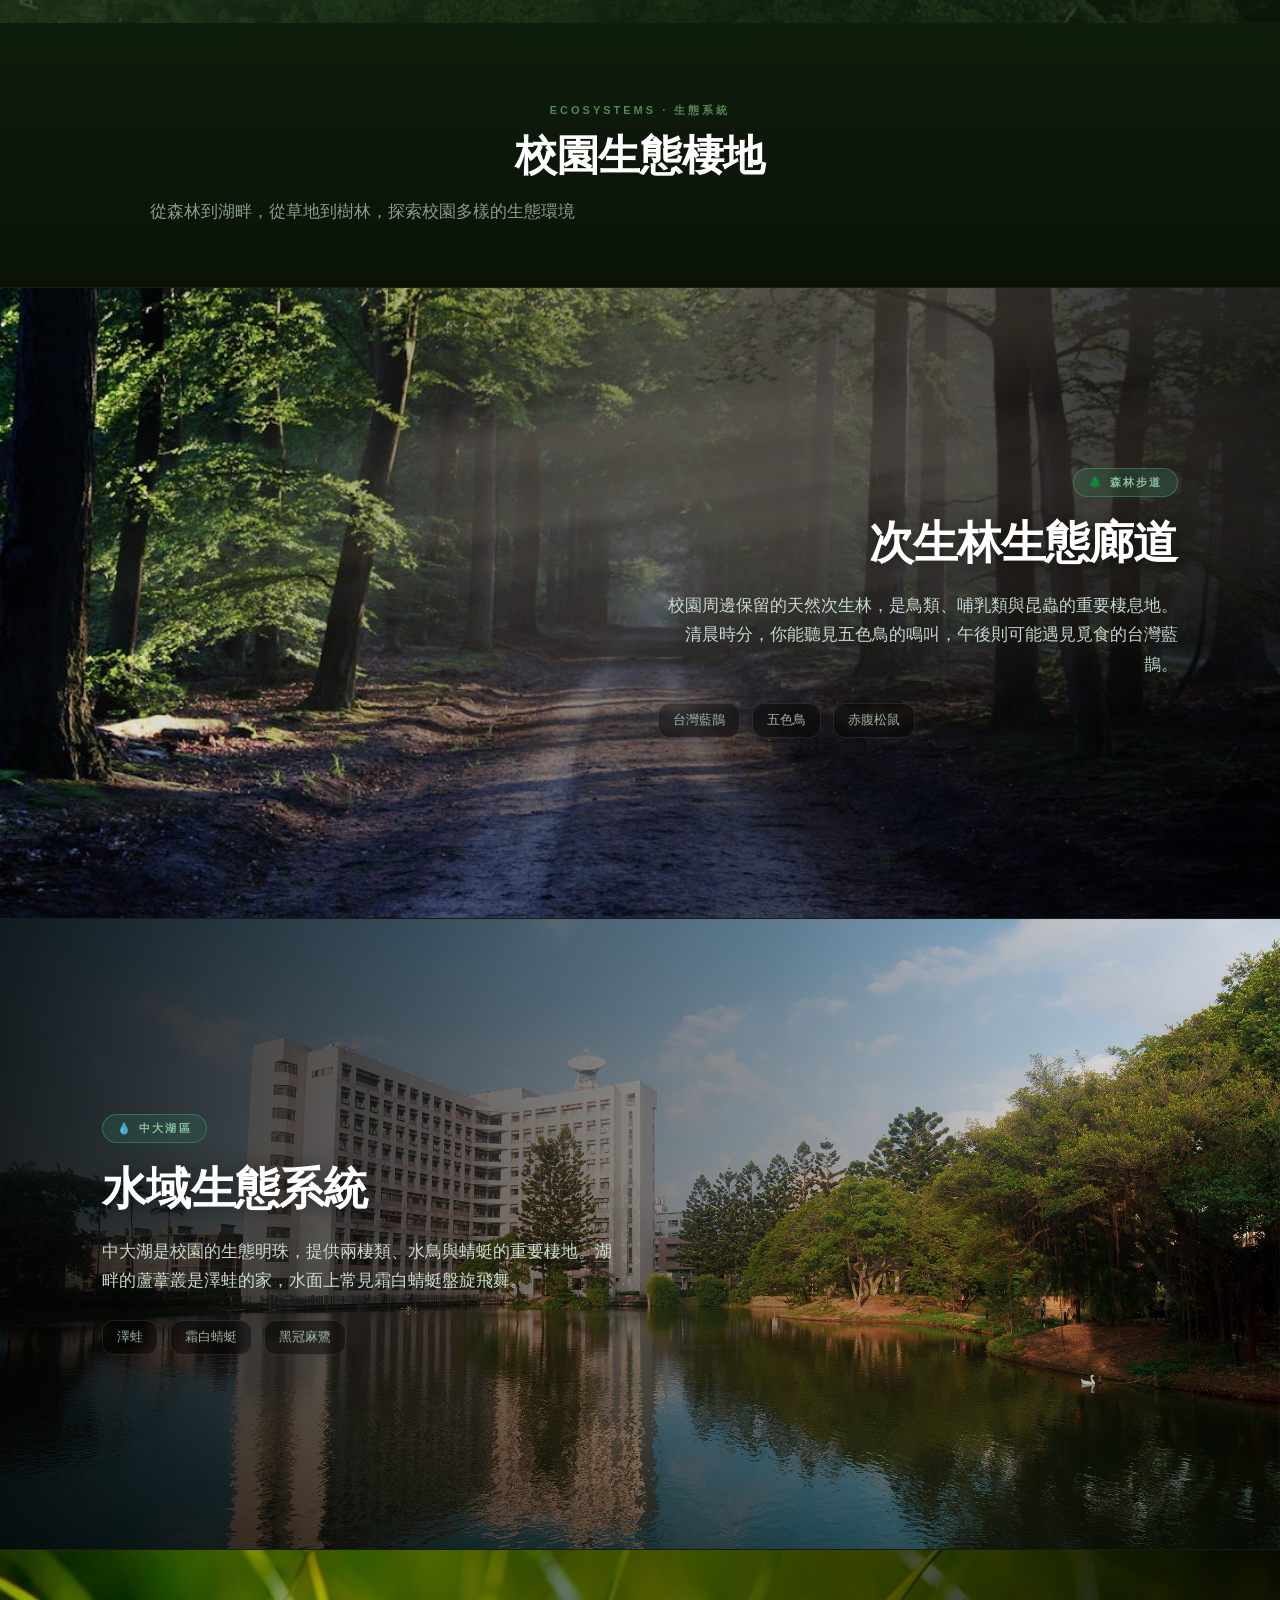
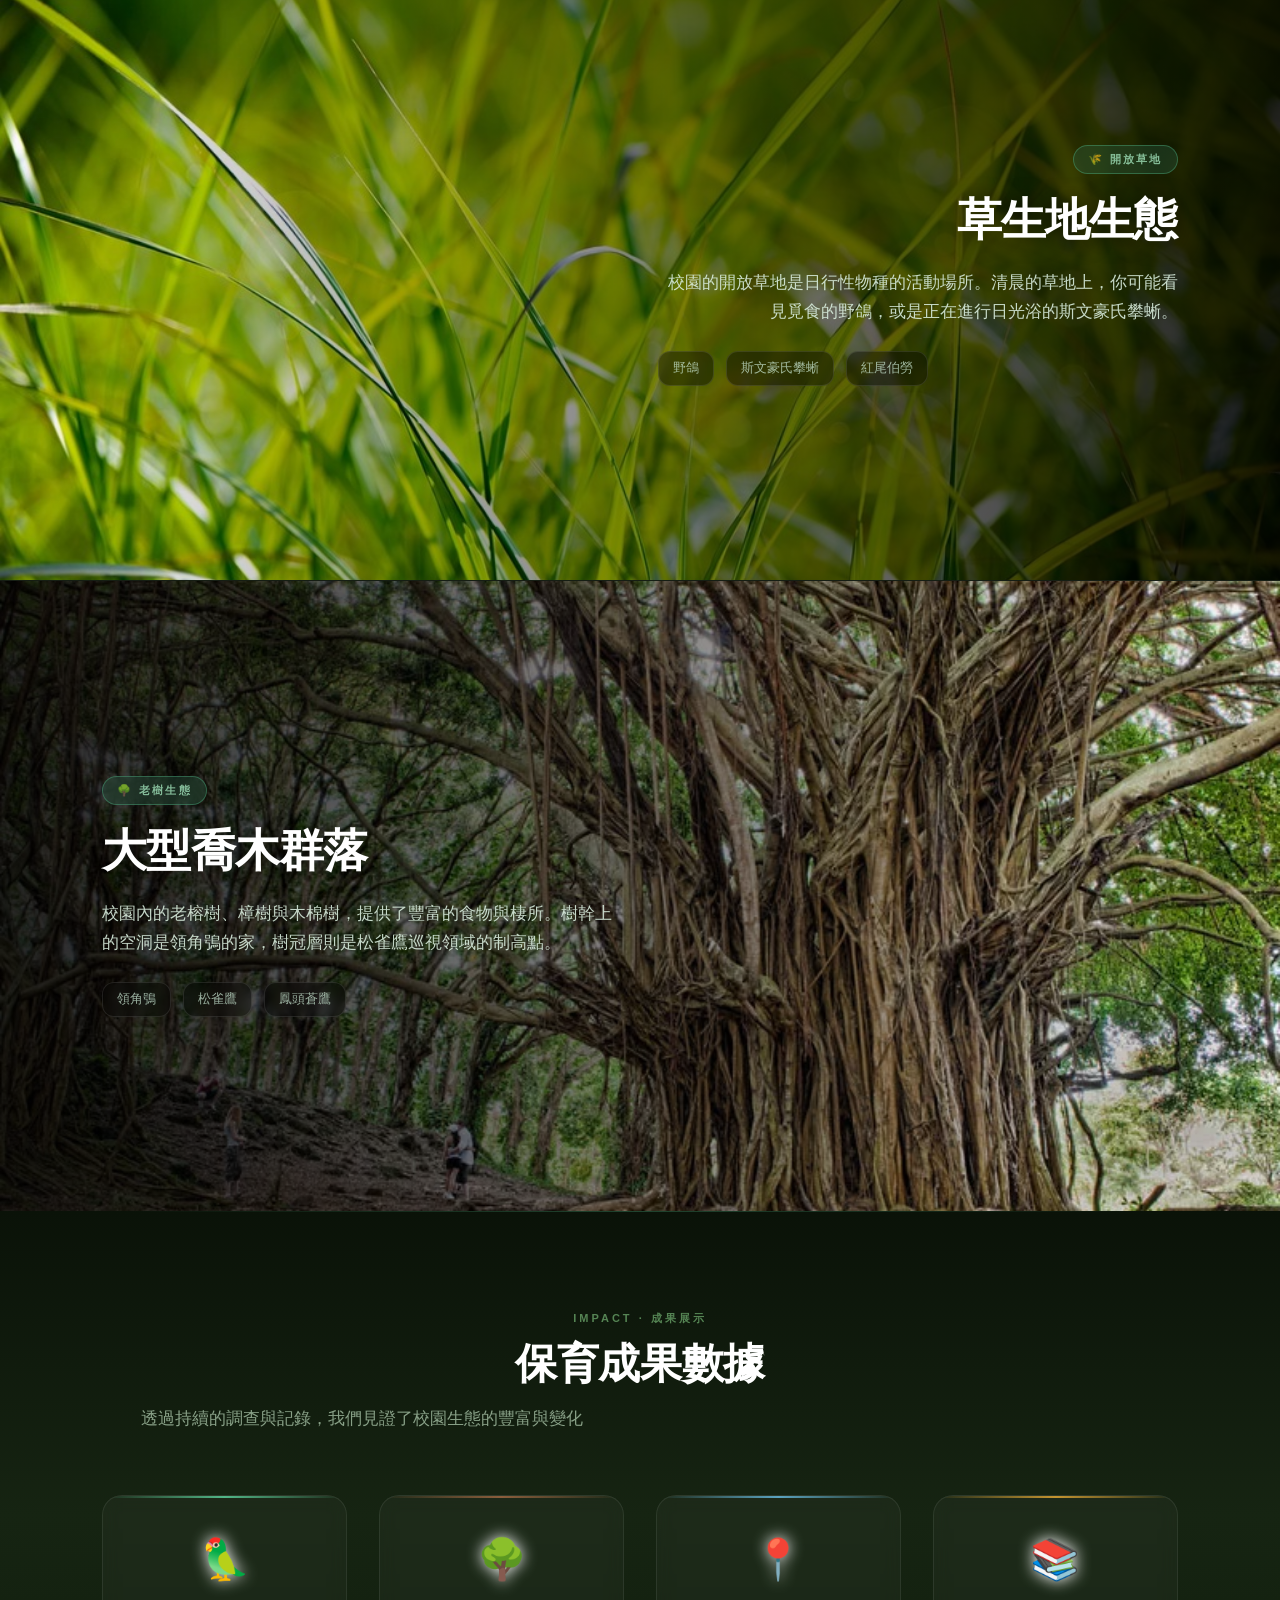
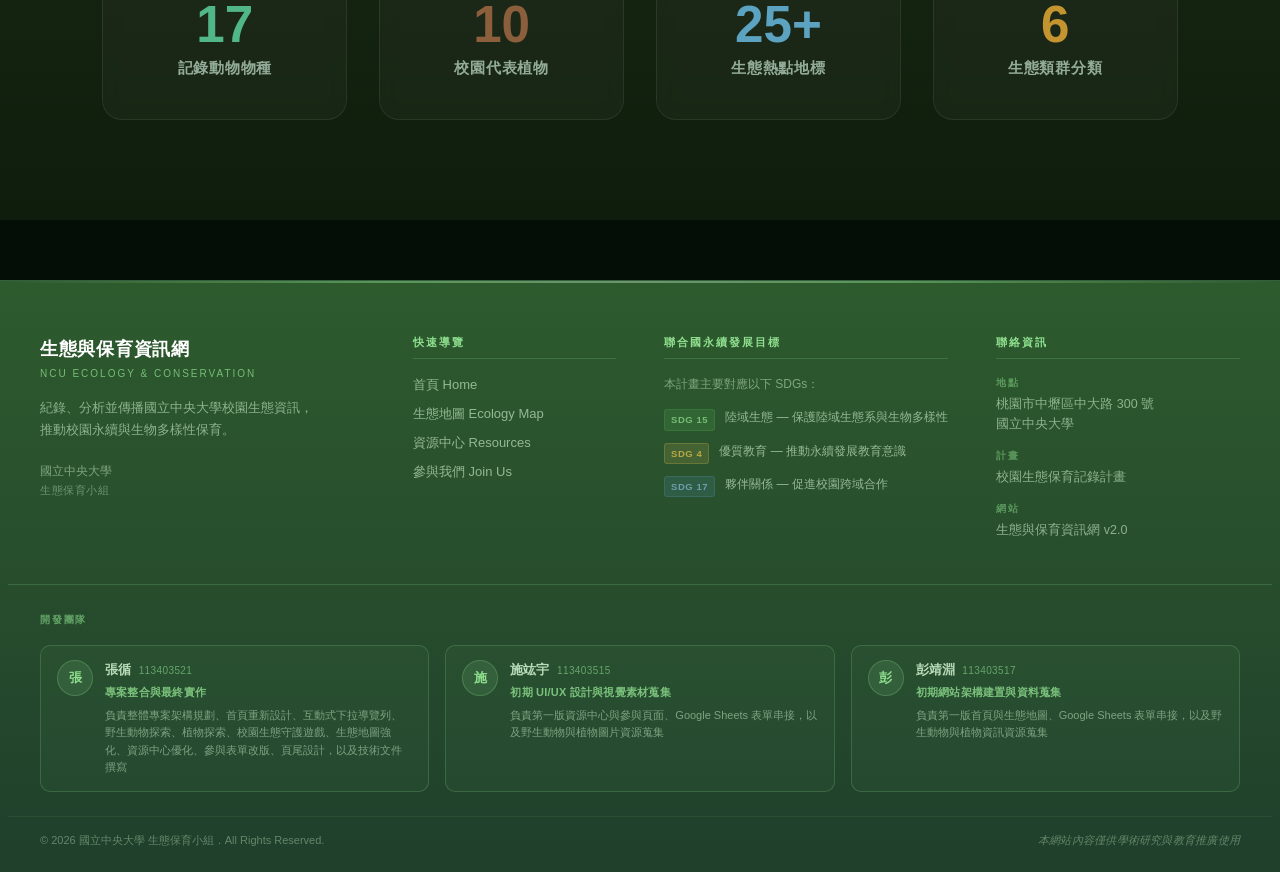
==== commit dc18698c: "fix: sync footer team descriptions with README" ====
--- a/index.html
+++ b/index.html
@@ -804,27 +804,27 @@
             <div class="footer-team__card">
                 <div class="footer-team__avatar">張</div>
                 <div class="footer-team__info">
-                    <p class="footer-team__name">張循 <span class="footer-team__id">113522056</span></p>
+                    <p class="footer-team__name">張循 <span class="footer-team__id">113403521</span></p>
                     <p class="footer-team__role">專案整合與最終實作</p>
-                    <p class="footer-team__desc">整體架構規劃、首頁重新設計、互動導覽列、野生動物與植物探索、生態守護遊戲、生態地圖強化、資源中心與表單優化、技術文件撰寫</p>
+                    <p class="footer-team__desc">負責整體專案架構規劃、首頁重新設計、互動式下拉導覽列、野生動物探索、植物探索、校園生態守護遊戲、生態地圖強化、資源中心優化、參與表單改版、頁尾設計，以及技術文件撰寫</p>
                 </div>
             </div>
 
             <div class="footer-team__card">
                 <div class="footer-team__avatar">施</div>
                 <div class="footer-team__info">
-                    <p class="footer-team__name">施竑宇</p>
+                    <p class="footer-team__name">施竑宇 <span class="footer-team__id">113403515</span></p>
                     <p class="footer-team__role">初期 UI/UX 設計與視覺素材蒐集</p>
-                    <p class="footer-team__desc">第一版資源中心與參與頁面設計、Google Sheets 表單串接、野生動物與植物圖片資源蒐集</p>
+                    <p class="footer-team__desc">負責第一版資源中心與參與頁面、Google Sheets 表單串接，以及野生動物與植物圖片資源蒐集</p>
                 </div>
             </div>
 
             <div class="footer-team__card">
                 <div class="footer-team__avatar">彭</div>
                 <div class="footer-team__info">
-                    <p class="footer-team__name">彭靖淵</p>
+                    <p class="footer-team__name">彭靖淵 <span class="footer-team__id">113403517</span></p>
                     <p class="footer-team__role">初期網站架構建置與資料蒐集</p>
-                    <p class="footer-team__desc">第一版首頁與生態地圖建置、Google Sheets 表單串接、野生動物與植物資訊資源蒐集</p>
+                    <p class="footer-team__desc">負責第一版首頁與生態地圖、Google Sheets 表單串接，以及野生動物與植物資訊資源蒐集</p>
                 </div>
             </div>
 
